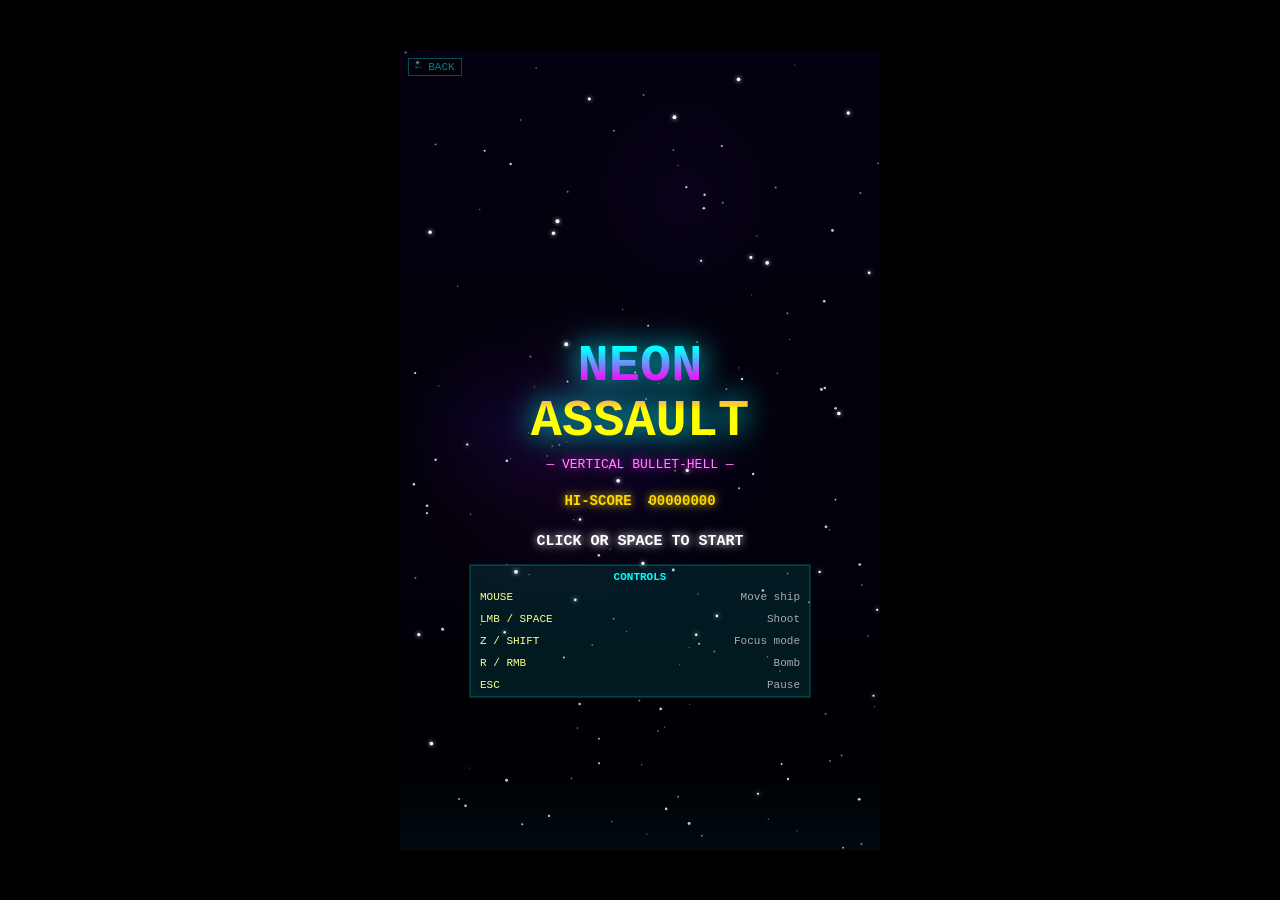
==== game.html @ c59f83ba "Swap shoot to right mouse button, bomb remains on R key / left click https://claude.ai/code/session_" ====
<!DOCTYPE html>
<html lang="en">
<head>
<meta charset="UTF-8"/>
<meta name="viewport" content="width=device-width, initial-scale=1.0"/>
<title>NEON ASSAULT</title>
<style>
  * { margin: 0; padding: 0; box-sizing: border-box; }
  body {
    background: #000;
    display: flex;
    justify-content: center;
    align-items: center;
    min-height: 100vh;
    overflow: hidden;
    font-family: 'Courier New', monospace;
  }
  #gameWrapper {
    position: relative;
    width: 480px;
    height: 800px;
  }
  canvas {
    display: block;
    width: 480px;
    height: 800px;
    image-rendering: pixelated;
  }
  #backBtn {
    position: absolute;
    top: 8px;
    left: 8px;
    color: rgba(0,255,255,0.5);
    text-decoration: none;
    font-size: 11px;
    font-family: 'Courier New', monospace;
    z-index: 10;
    padding: 2px 6px;
    border: 1px solid rgba(0,255,255,0.3);
    background: rgba(0,0,0,0.5);
    transition: color 0.2s, border-color 0.2s;
  }
  #backBtn:hover { color: #0ff; border-color: #0ff; }

  @media (max-height: 820px) {
    #gameWrapper { transform: scale(0.9); transform-origin: center center; }
  }
  @media (max-height: 740px) {
    #gameWrapper { transform: scale(0.8); transform-origin: center center; }
  }
  @media (max-width: 500px) {
    #gameWrapper { transform: scale(0.95); transform-origin: center center; }
  }
</style>
</head>
<body>
<div id="gameWrapper">
  <canvas id="c" width="480" height="800"></canvas>
  <a href="index.html" id="backBtn">&#8592; BACK</a>
</div>
<script>
// =============================================================
// NEON ASSAULT — Vertical Bullet-Hell Shoot-em-up
// =============================================================

var canvas = document.getElementById('c');
var ctx = canvas.getContext('2d');
var W = 480, H = 800;

// =============================================================
// UTILITIES
// =============================================================
function lerp(a, b, t) { return a + (b - a) * t; }
function clamp(v, lo, hi) { return Math.max(lo, Math.min(hi, v)); }
function rand(lo, hi) { return lo + Math.random() * (hi - lo); }
function randInt(lo, hi) { return Math.floor(rand(lo, hi + 1)); }
function dist(ax, ay, bx, by) { return Math.hypot(ax - bx, ay - by); }
function angTo(ax, ay, bx, by) { return Math.atan2(by - ay, bx - ax); }

function glow(color, size) {
  ctx.shadowColor = color;
  ctx.shadowBlur = size;
}
function noGlow() {
  ctx.shadowColor = 'transparent';
  ctx.shadowBlur = 0;
}

// =============================================================
// INPUT
// =============================================================
var keys = {};
var mouse = { x: W / 2, y: H - 150, down: false, rightDown: false };

canvas.addEventListener('mousemove', function(e) {
  var r = canvas.getBoundingClientRect();
  var scaleX = W / r.width;
  var scaleY = H / r.height;
  mouse.x = (e.clientX - r.left) * scaleX;
  mouse.y = (e.clientY - r.top) * scaleY;
});
canvas.addEventListener('mousedown', function(e) {
  if (e.button === 2) { mouse.down = true; e.preventDefault(); }
  if (e.button === 0) mouse.rightDown = true;
});
canvas.addEventListener('mouseup', function(e) {
  if (e.button === 2) mouse.down = false;
  if (e.button === 0) mouse.rightDown = false;
});
canvas.addEventListener('contextmenu', function(e) { e.preventDefault(); });
document.addEventListener('keydown', function(e) {
  keys[e.code] = true;
  keys[e.key] = true;
  if (e.code === 'Space') e.preventDefault();
});
document.addEventListener('keyup', function(e) {
  keys[e.code] = false;
  keys[e.key] = false;
});

// =============================================================
// GAME STATE
// =============================================================
var STATE = { MENU: 0, PLAYING: 1, STAGE_CLEAR: 2, GAME_OVER: 3, VICTORY: 4, PAUSED: 5 };
var gameState = STATE.MENU;
var score = 0;
var hiScore = 0;
var stage = 1;
var bossActive = false;
var bossDefeated = false;
var stageClearTimer = 0;
var stageAnnounceTimer = 0;
var bossAnnounceTimer = 0;
var screenShake = 0;
var gameOverTimer = 0;
var pressAnyTimer = 0;

// =============================================================
// PARALLAX STARFIELD
// =============================================================
var stars = [];
function initStars() {
  stars = [];
  var i;
  for (i = 0; i < 80; i++) stars.push({ x: rand(0, W), y: rand(0, H), r: rand(0.5, 1), speed: 0.3, layer: 0 });
  for (i = 0; i < 50; i++) stars.push({ x: rand(0, W), y: rand(0, H), r: rand(0.8, 1.5), speed: 0.7, layer: 1 });
  for (i = 0; i < 30; i++) stars.push({ x: rand(0, W), y: rand(0, H), r: rand(1, 2), speed: 1.4, layer: 2 });
}
initStars();

var nebulae = [];
function initNebulae() {
  nebulae = [];
  for (var i = 0; i < 5; i++) {
    nebulae.push({ x: rand(50, W - 50), y: rand(50, H - 50), r: rand(80, 180), hue: randInt(240, 300), alpha: rand(0.02, 0.06) });
  }
}
initNebulae();

function updateStars() {
  for (var i = 0; i < stars.length; i++) {
    stars[i].y += stars[i].speed;
    if (stars[i].y > H) { stars[i].y = 0; stars[i].x = rand(0, W); }
  }
}

function drawBackground() {
  var bgGrad = ctx.createLinearGradient(0, 0, 0, H);
  bgGrad.addColorStop(0, '#050010');
  bgGrad.addColorStop(1, '#000005');
  ctx.fillStyle = bgGrad;
  ctx.fillRect(0, 0, W, H);

  var i, n, grad;
  for (i = 0; i < nebulae.length; i++) {
    n = nebulae[i];
    grad = ctx.createRadialGradient(n.x, n.y, 0, n.x, n.y, n.r);
    grad.addColorStop(0, 'hsla(' + n.hue + ',80%,50%,' + (n.alpha * 2) + ')');
    grad.addColorStop(1, 'hsla(' + n.hue + ',80%,30%,0)');
    ctx.fillStyle = grad;
    ctx.beginPath();
    ctx.arc(n.x, n.y, n.r, 0, Math.PI * 2);
    ctx.fill();
  }

  var s;
  for (i = 0; i < stars.length; i++) {
    s = stars[i];
    var brightness = s.layer === 2 ? 1 : s.layer === 1 ? 0.8 : 0.5;
    if (s.layer === 2) glow('#fff', 4);
    ctx.fillStyle = 'rgba(255,255,255,' + brightness + ')';
    ctx.beginPath();
    ctx.arc(s.x, s.y, s.r, 0, Math.PI * 2);
    ctx.fill();
    if (s.layer === 2) noGlow();
  }

  var floorGrad = ctx.createLinearGradient(0, H - 80, 0, H);
  floorGrad.addColorStop(0, 'rgba(0,255,255,0)');
  floorGrad.addColorStop(1, 'rgba(0,255,255,0.04)');
  ctx.fillStyle = floorGrad;
  ctx.fillRect(0, H - 80, W, 80);
}

function drawScanlines() {
  ctx.fillStyle = 'rgba(0,0,0,0.03)';
  for (var y = 0; y < H; y += 3) ctx.fillRect(0, y, W, 1);
}

// =============================================================
// PARTICLES
// =============================================================
var particles = [];

function spawnParticles(x, y, count, color, speedMin, speedMax, lifeMin, lifeMax, sizeMin, sizeMax) {
  for (var i = 0; i < count; i++) {
    var a = rand(0, Math.PI * 2);
    var sp = rand(speedMin, speedMax);
    var life = rand(lifeMin, lifeMax);
    particles.push({ x: x, y: y, vx: Math.cos(a) * sp, vy: Math.sin(a) * sp, color: color, life: life, maxLife: life, size: rand(sizeMin, sizeMax), alpha: 1 });
  }
}

function spawnExplosion(x, y, color, count) {
  spawnParticles(x, y, count, color, 1, 6, 20, 50, 2, 5);
  spawnParticles(x, y, Math.floor(count / 2), '#ffffff', 0.5, 3, 10, 30, 1, 3);
}

function spawnEngineTrail(x, y) {
  if (Math.random() > 0.4) return;
  var life = rand(10, 20);
  particles.push({ x: x + rand(-3, 3), y: y + rand(0, 6), vx: rand(-0.3, 0.3), vy: rand(0.5, 1.5), color: '#00ffff', life: life, maxLife: life, size: rand(1, 3), alpha: 0.8 });
}

function spawnBombRing(x, y) {
  for (var i = 0; i < 60; i++) {
    var a = (i / 60) * Math.PI * 2;
    particles.push({ x: x, y: y, vx: Math.cos(a) * 8, vy: Math.sin(a) * 8, color: '#00ffff', life: 30, maxLife: 30, size: 3, alpha: 1 });
  }
}

function updateParticles() {
  for (var i = particles.length - 1; i >= 0; i--) {
    var p = particles[i];
    p.x += p.vx; p.y += p.vy; p.vy += 0.05;
    p.life--;
    p.alpha = p.life / p.maxLife;
    if (p.life <= 0) particles.splice(i, 1);
  }
}

function drawParticles() {
  for (var i = 0; i < particles.length; i++) {
    var p = particles[i];
    ctx.globalAlpha = p.alpha * 0.9;
    glow(p.color, 6);
    ctx.fillStyle = p.color;
    ctx.beginPath();
    ctx.arc(p.x, p.y, p.size, 0, Math.PI * 2);
    ctx.fill();
  }
  noGlow();
  ctx.globalAlpha = 1;
}

// =============================================================
// PLAYER
// =============================================================
var player = {
  x: W / 2, y: H - 150,
  lives: 3,
  weaponLevel: 1,
  bombs: 3,
  invincible: 0,
  fireTimer: 0,
  hitRadius: 6,
  alive: true,
  graze: 0
};

function resetPlayer() {
  player.x = W / 2; player.y = H - 150;
  player.invincible = 0; player.weaponLevel = 1;
  player.alive = true; player.fireTimer = 0; player.graze = 0;
}

function drawPlayerShip(px, py, focusMode) {
  ctx.save();
  ctx.translate(px, py);

  var engineGrad = ctx.createRadialGradient(0, 16, 0, 0, 20, 20);
  engineGrad.addColorStop(0, 'rgba(0,255,255,0.8)');
  engineGrad.addColorStop(1, 'rgba(0,100,255,0)');
  ctx.fillStyle = engineGrad;
  ctx.beginPath();
  ctx.ellipse(0, 18, 10, 16, 0, 0, Math.PI * 2);
  ctx.fill();

  glow('#00ffff', 12);
  ctx.strokeStyle = '#00aaff';
  ctx.lineWidth = 2;
  ctx.fillStyle = 'rgba(0,150,255,0.4)';

  ctx.beginPath();
  ctx.moveTo(0, -18); ctx.lineTo(-24, 8); ctx.lineTo(-16, 14); ctx.lineTo(-8, 6);
  ctx.closePath(); ctx.fill(); ctx.stroke();

  ctx.beginPath();
  ctx.moveTo(0, -18); ctx.lineTo(24, 8); ctx.lineTo(16, 14); ctx.lineTo(8, 6);
  ctx.closePath(); ctx.fill(); ctx.stroke();

  ctx.fillStyle = 'rgba(0,200,255,0.7)';
  ctx.strokeStyle = '#00ffff'; ctx.lineWidth = 2;
  ctx.beginPath();
  ctx.moveTo(0, -22); ctx.lineTo(-10, 12); ctx.lineTo(0, 8); ctx.lineTo(10, 12);
  ctx.closePath(); ctx.fill(); ctx.stroke();

  noGlow();
  ctx.fillStyle = '#ffffff';
  ctx.beginPath();
  ctx.moveTo(0, -14); ctx.lineTo(-4, 4); ctx.lineTo(0, 2); ctx.lineTo(4, 4);
  ctx.closePath(); ctx.fill();

  glow('#00ffff', 15);
  ctx.fillStyle = '#00ffff';
  ctx.beginPath(); ctx.arc(0, -22, 2.5, 0, Math.PI * 2); ctx.fill();
  noGlow();

  if (player.graze > 0) {
    ctx.globalAlpha = (player.graze / 20) * 0.6;
    glow('#ffff00', 20);
    ctx.strokeStyle = '#ffff00'; ctx.lineWidth = 2;
    ctx.beginPath(); ctx.arc(0, 0, 28, 0, Math.PI * 2); ctx.stroke();
    noGlow(); ctx.globalAlpha = 1;
  }

  if (focusMode) {
    ctx.globalAlpha = 0.9;
    glow('#ff0066', 8);
    ctx.strokeStyle = '#ff0066'; ctx.lineWidth = 1.5;
    ctx.beginPath(); ctx.arc(0, 0, player.hitRadius, 0, Math.PI * 2); ctx.stroke();
    ctx.fillStyle = 'rgba(255,0,100,0.3)'; ctx.fill();
    noGlow(); ctx.globalAlpha = 1;
  }

  ctx.restore();
}

function updatePlayer() {
  if (!player.alive) return;
  var focusMode = !!(keys['KeyZ'] || keys['ShiftLeft'] || keys['ShiftRight'] || keys['z'] || keys['Z']);
  var lerpSpeed = focusMode ? 0.055 : 0.11;

  player.x += (mouse.x - player.x) * lerpSpeed * 9;
  player.y += (mouse.y - player.y) * lerpSpeed * 9;
  player.x = clamp(player.x, 20, W - 20);
  player.y = clamp(player.y, 20, H - 20);

  spawnEngineTrail(player.x, player.y + 14);
  if (player.invincible > 0) player.invincible--;
  if (player.graze > 0) player.graze--;

  var firing = !!(mouse.down || keys['Space'] || keys[' ']);
  player.fireTimer++;
  var fireRate = Math.max(4, 8 - player.weaponLevel);
  if (firing && player.fireTimer >= fireRate) {
    player.fireTimer = 0;
    firePlayerBullets();
  }
}

// =============================================================
// PLAYER BULLETS
// =============================================================
var playerBullets = [];

function firePlayerBullets() {
  var wl = player.weaponLevel;
  var x = player.x, y = player.y - 22;
  addPlayerBullet(x, y, 0, -16);
  if (wl >= 2) { addPlayerBullet(x - 8, y, -0.5, -16); addPlayerBullet(x + 8, y, 0.5, -16); }
  if (wl >= 3) { addPlayerBullet(x - 4, y - 5, 0, -16); }
  if (wl >= 4) { addPlayerBullet(x - 14, y + 4, -1.5, -15); addPlayerBullet(x + 14, y + 4, 1.5, -15); }
  if (wl >= 5) { addPlayerBullet(x - 18, y + 8, -2.5, -14); addPlayerBullet(x + 18, y + 8, 2.5, -14); }
}

function addPlayerBullet(x, y, vx, vy) {
  playerBullets.push({ x: x, y: y, vx: vx, vy: vy, r: 4, damage: 1 });
}

function updatePlayerBullets() {
  for (var i = playerBullets.length - 1; i >= 0; i--) {
    var b = playerBullets[i];
    b.x += b.vx; b.y += b.vy;
    if (b.y < -20 || b.x < -20 || b.x > W + 20) playerBullets.splice(i, 1);
  }
}

function drawPlayerBullets() {
  glow('#00ffff', 12);
  for (var i = 0; i < playerBullets.length; i++) {
    var b = playerBullets[i];
    ctx.fillStyle = '#ffffff';
    ctx.beginPath(); ctx.ellipse(b.x, b.y, 2, 5, 0, 0, Math.PI * 2); ctx.fill();
    ctx.fillStyle = '#00ffff';
    ctx.beginPath(); ctx.ellipse(b.x, b.y, 1.5, 4, 0, 0, Math.PI * 2); ctx.fill();
  }
  noGlow();
}

// =============================================================
// ENEMY BULLETS
// =============================================================
var enemyBullets = [];

function addEnemyBullet(x, y, vx, vy, color, r) {
  enemyBullets.push({ x: x, y: y, vx: vx, vy: vy, color: color || '#ff4400', r: r || 5 });
}

function fireAimed(ex, ey, speed, color, spread) {
  var a = angTo(ex, ey, player.x, player.y);
  var s;
  if (spread) {
    for (s = -spread; s <= spread; s++) {
      var a2 = a + s * 0.25;
      addEnemyBullet(ex, ey, Math.cos(a2) * speed, Math.sin(a2) * speed, color);
    }
  } else {
    addEnemyBullet(ex, ey, Math.cos(a) * speed, Math.sin(a) * speed, color);
  }
}

function fireCircle(ex, ey, count, speed, color, offset) {
  for (var i = 0; i < count; i++) {
    var a = (i / count) * Math.PI * 2 + (offset || 0);
    addEnemyBullet(ex, ey, Math.cos(a) * speed, Math.sin(a) * speed, color, 5);
  }
}

function updateEnemyBullets() {
  var i, b, d;
  for (i = enemyBullets.length - 1; i >= 0; i--) {
    b = enemyBullets[i];
    b.x += b.vx; b.y += b.vy;
    if (b.y > H + 30 || b.y < -30 || b.x < -30 || b.x > W + 30) { enemyBullets.splice(i, 1); continue; }
    if (!player.alive || player.invincible > 0) continue;
    d = dist(b.x, b.y, player.x, player.y);
    if (d < player.hitRadius + b.r - 2) {
      killPlayer();
      enemyBullets.splice(i, 1);
    } else if (d < player.hitRadius + b.r + 20) {
      player.graze = 20;
      score += 10 * combo;
      floatingTexts.push({ x: player.x, y: player.y - 30, text: 'GRAZE!', color: '#ffff00', life: 40 });
    }
  }
}

function drawEnemyBullets() {
  var i, b;
  for (i = 0; i < enemyBullets.length; i++) {
    b = enemyBullets[i];
    glow(b.color, 10);
    ctx.fillStyle = '#ffffff';
    ctx.beginPath(); ctx.arc(b.x, b.y, b.r * 0.5, 0, Math.PI * 2); ctx.fill();
    ctx.fillStyle = b.color;
    ctx.globalAlpha = 0.8;
    ctx.beginPath(); ctx.arc(b.x, b.y, b.r, 0, Math.PI * 2); ctx.fill();
    ctx.globalAlpha = 1;
  }
  noGlow();
}

// =============================================================
// COMBO SYSTEM
// =============================================================
var combo = 1;
var comboTimer = 0;

function addKill(points) {
  var earned = points * combo;
  score += earned;
  combo = Math.min(combo + 1, 8);
  comboTimer = 180;
  if (combo > 2) floatingTexts.push({ x: W / 2, y: H / 2 - 50, text: 'x' + combo + ' COMBO!', color: '#ff00ff', life: 60 });
  return earned;
}

function updateCombo() {
  if (comboTimer > 0) { comboTimer--; if (comboTimer === 0) combo = 1; }
}

// =============================================================
// FLOATING TEXTS
// =============================================================
var floatingTexts = [];

function updateFloatingTexts() {
  for (var i = floatingTexts.length - 1; i >= 0; i--) {
    floatingTexts[i].y -= 0.5;
    floatingTexts[i].life--;
    if (floatingTexts[i].life <= 0) floatingTexts.splice(i, 1);
  }
}

function drawFloatingTexts() {
  for (var i = 0; i < floatingTexts.length; i++) {
    var t = floatingTexts[i];
    ctx.globalAlpha = Math.min(1, t.life / 20);
    glow(t.color, 10);
    ctx.fillStyle = t.color;
    ctx.font = 'bold 14px Courier New';
    ctx.textAlign = 'center';
    ctx.fillText(t.text, t.x, t.y);
  }
  noGlow(); ctx.globalAlpha = 1;
}

// =============================================================
// POWER-UPS
// =============================================================
var powerups = [];

function spawnPowerup(x, y) {
  if (Math.random() > 0.15) return;
  var r = Math.random();
  var type = r < 0.5 ? 'P' : r < 0.75 ? 'S' : 'B';
  if (Math.random() < 0.05) type = 'L';
  powerups.push({ x: x, y: y, type: type, vy: 1.2, life: 600 });
}

function spawnPowerupForce(x, y, type) {
  powerups.push({ x: x, y: y, type: type, vy: 1.2, life: 600 });
}

function updatePowerups() {
  for (var i = powerups.length - 1; i >= 0; i--) {
    var p = powerups[i];
    p.y += p.vy; p.life--;
    if (p.life <= 0 || p.y > H + 20) { powerups.splice(i, 1); continue; }
    if (player.alive && dist(p.x, p.y, player.x, player.y) < 20) { collectPowerup(p); powerups.splice(i, 1); }
  }
}

function collectPowerup(p) {
  if (p.type === 'P') {
    player.weaponLevel = Math.min(5, player.weaponLevel + 1);
    floatingTexts.push({ x: p.x, y: p.y, text: 'POWER UP!', color: '#00ffff', life: 60 });
  } else if (p.type === 'S') {
    player.invincible = 120;
    floatingTexts.push({ x: p.x, y: p.y, text: 'SHIELD!', color: '#00ff88', life: 60 });
  } else if (p.type === 'B') {
    player.bombs = Math.min(8, player.bombs + 1);
    floatingTexts.push({ x: p.x, y: p.y, text: 'BOMB +1', color: '#ffd700', life: 60 });
  } else if (p.type === 'L') {
    player.lives = Math.min(9, player.lives + 1);
    floatingTexts.push({ x: p.x, y: p.y, text: '1UP !!!', color: '#ff69b4', life: 80 });
  }
  score += 500;
}

var POWERUP_COLORS = { P: '#00ffff', S: '#00ff88', B: '#ffd700', L: '#ff69b4' };

function drawPowerups() {
  for (var i = 0; i < powerups.length; i++) {
    var p = powerups[i];
    var col = POWERUP_COLORS[p.type] || '#fff';
    if (p.life < 120 && Math.floor(p.life / 8) % 2 === 0) continue;
    glow(col, 15);
    ctx.fillStyle = col; ctx.strokeStyle = '#fff'; ctx.lineWidth = 1.5;
    ctx.beginPath(); ctx.arc(p.x, p.y, 10, 0, Math.PI * 2); ctx.fill(); ctx.stroke();
    noGlow();
    ctx.fillStyle = '#000'; ctx.font = 'bold 10px Courier New'; ctx.textAlign = 'center';
    ctx.fillText(p.type === 'L' ? '★' : p.type, p.x, p.y + 4);
  }
}

// =============================================================
// ENEMIES
// =============================================================
var enemies = [];

var ENEMY_DEFS = {
  DRONE:       { shape: 'diamond', color: '#9933ff', hp: 2,  score: 100, speed: 1.8, fireRate: 180, bulletSpeed: 3,   bulletColor: '#ff6600', size: 12 },
  WEAVER:      { shape: 'hex',     color: '#cc44ff', hp: 4,  score: 200, speed: 1.2, fireRate: 120, bulletSpeed: 3.5, bulletColor: '#ff4400', size: 15 },
  BOMBER:      { shape: 'rect',    color: '#990000', hp: 8,  score: 300, speed: 0.6, fireRate: 90,  bulletSpeed: 2.5, bulletColor: '#ff2200', size: 22 },
  INTERCEPTOR: { shape: 'tri',     color: '#ff8800', hp: 3,  score: 250, speed: 3,   fireRate: 100, bulletSpeed: 4,   bulletColor: '#ffaa00', size: 13 },
  TURRET:      { shape: 'oct',     color: '#668866', hp: 15, score: 500, speed: 0,   fireRate: 60,  bulletSpeed: 3,   bulletColor: '#88ff44', size: 18 }
};

function spawnEnemy(type, x, y, opts) {
  var def = ENEMY_DEFS[type];
  if (!def) return;
  var e = {
    type: type, x: x, y: y,
    vx: (opts && opts.vx !== undefined) ? opts.vx : 0,
    vy: (opts && opts.vy !== undefined) ? opts.vy : def.speed,
    hp: def.hp, maxHp: def.hp, score: def.score,
    fireTimer: Math.floor(Math.random() * def.fireRate),
    wavePhase: Math.random() * Math.PI * 2, hitFlash: 0,
    shape: def.shape, color: def.color, fireRate: def.fireRate,
    bulletSpeed: def.bulletSpeed, bulletColor: def.bulletColor, size: def.size,
    interceptPhase: null, interceptTimer: 0, fromLeft: false
  };
  if (type === 'INTERCEPTOR' && opts) {
    e.fromLeft = !!opts.fromLeft;
    e.vx = opts.fromLeft ? def.speed : -def.speed;
    e.vy = 0; e.interceptPhase = 'enter'; e.interceptTimer = 0;
  }
  enemies.push(e);
}

function updateEnemies() {
  var i, j, e, b;
  for (i = enemies.length - 1; i >= 0; i--) {
    e = enemies[i];
    e.wavePhase += 0.05;
    if (e.hitFlash > 0) e.hitFlash--;

    if (e.type === 'WEAVER') {
      e.x += Math.sin(e.wavePhase * 0.8) * 2; e.y += e.vy;
    } else if (e.type === 'INTERCEPTOR') {
      if (e.interceptPhase === 'enter') {
        e.x += e.vx; e.interceptTimer++;
        if (e.interceptTimer > 60) { e.interceptPhase = 'dive'; e.vx = 0; e.vy = 4; }
      } else { e.y += e.vy; }
    } else if (e.type === 'TURRET') {
      if (e.y < 80) e.y += 0.5;
    } else {
      e.x += e.vx; e.y += e.vy;
    }

    if (e.y > H + 60 || e.x < -80 || e.x > W + 80) { enemies.splice(i, 1); continue; }

    e.fireTimer++;
    if (e.fireTimer >= e.fireRate) { e.fireTimer = 0; enemyFire(e); }

    for (j = playerBullets.length - 1; j >= 0; j--) {
      b = playerBullets[j];
      if (dist(b.x, b.y, e.x, e.y) < e.size + 4) {
        e.hp -= b.damage; e.hitFlash = 8;
        playerBullets.splice(j, 1);
        if (e.hp <= 0) { killEnemy(e, i); break; }
      }
    }
  }
}

function enemyFire(e) {
  var spd = e.bulletSpeed * (1 + (stage - 1) * 0.15);
  var s;
  if (e.type === 'DRONE') { fireAimed(e.x, e.y, spd, e.bulletColor); }
  else if (e.type === 'WEAVER') { fireAimed(e.x, e.y, spd, e.bulletColor, 1); }
  else if (e.type === 'BOMBER') { for (s = -2; s <= 2; s++) addEnemyBullet(e.x + s * 10, e.y, s * 0.8, spd, e.bulletColor, 6); }
  else if (e.type === 'INTERCEPTOR') { fireAimed(e.x, e.y, spd, e.bulletColor); }
  else if (e.type === 'TURRET') { fireCircle(e.x, e.y, 8, spd, e.bulletColor, e.wavePhase); }
}

function killEnemy(e, idx) {
  addKill(e.score);
  spawnExplosion(e.x, e.y, e.color, 20);
  spawnPowerup(e.x, e.y);
  enemies.splice(idx, 1);
}

function drawEnemies() {
  var i, e, k, a, r;
  for (i = 0; i < enemies.length; i++) {
    e = enemies[i];
    ctx.save();
    ctx.translate(e.x, e.y);

    if (e.hitFlash > 0 && Math.floor(e.hitFlash / 2) % 2 === 0) {
      ctx.fillStyle = '#ffffff'; glow('#fff', 20);
    } else {
      ctx.fillStyle = e.color; glow(e.color, 12);
    }
    ctx.strokeStyle = '#ffffff'; ctx.lineWidth = 1.5;

    if (e.shape === 'diamond') {
      ctx.beginPath();
      ctx.moveTo(0, -e.size); ctx.lineTo(e.size * 0.7, 0);
      ctx.lineTo(0, e.size); ctx.lineTo(-e.size * 0.7, 0);
      ctx.closePath(); ctx.fill(); ctx.stroke();
    } else if (e.shape === 'hex') {
      ctx.beginPath();
      for (k = 0; k < 6; k++) {
        a = (k / 6) * Math.PI * 2 - Math.PI / 6;
        if (k === 0) ctx.moveTo(Math.cos(a) * e.size, Math.sin(a) * e.size);
        else ctx.lineTo(Math.cos(a) * e.size, Math.sin(a) * e.size);
      }
      ctx.closePath(); ctx.fill(); ctx.stroke();
    } else if (e.shape === 'rect') {
      ctx.fillRect(-e.size, -e.size * 0.5, e.size * 2, e.size);
      ctx.strokeRect(-e.size, -e.size * 0.5, e.size * 2, e.size);
    } else if (e.shape === 'tri') {
      ctx.beginPath();
      ctx.moveTo(0, -e.size); ctx.lineTo(e.size, e.size); ctx.lineTo(-e.size, e.size);
      ctx.closePath(); ctx.fill(); ctx.stroke();
    } else if (e.shape === 'oct') {
      ctx.beginPath();
      for (k = 0; k < 8; k++) {
        a = (k / 8) * Math.PI * 2 + e.wavePhase;
        if (k === 0) ctx.moveTo(Math.cos(a) * e.size, Math.sin(a) * e.size);
        else ctx.lineTo(Math.cos(a) * e.size, Math.sin(a) * e.size);
      }
      ctx.closePath(); ctx.fill(); ctx.stroke();
    }

    if (e.hp < e.maxHp) {
      noGlow();
      ctx.fillStyle = '#333'; ctx.fillRect(-e.size, e.size + 3, e.size * 2, 3);
      ctx.fillStyle = '#ff3300'; ctx.fillRect(-e.size, e.size + 3, e.size * 2 * (e.hp / e.maxHp), 3);
    }
    noGlow(); ctx.restore();
  }
}

// =============================================================
// BOSS
// =============================================================
var boss = null;
var bossCircleOffset = 0;

function spawnBoss() {
  bossActive = true; bossAnnounceTimer = 180;
  boss = {
    x: W / 2, y: -80, targetY: 120,
    hp: 300 * stage, maxHp: 300 * stage,
    phase: 1, fireTimer: 0, fireTimer2: 0, fireTimer3: 0,
    wavePhase: 0, hitFlash: 0, movePhase: 0, vx: 1,
    alive: true, size: 44, entering: true
  };
}

function updateBoss() {
  if (!boss || !boss.alive) return;
  boss.wavePhase += 0.02; boss.movePhase += 0.008; bossCircleOffset += 0.04;
  if (boss.hitFlash > 0) boss.hitFlash--;

  if (boss.entering) {
    boss.y = lerp(boss.y, boss.targetY, 0.03);
    if (Math.abs(boss.y - boss.targetY) < 2) boss.entering = false;
  } else {
    boss.x += boss.vx * 1.2;
    boss.y = boss.targetY + Math.sin(boss.movePhase) * 30;
    if (boss.x > W - 60 || boss.x < 60) boss.vx *= -1;
  }

  var hpRatio = boss.hp / boss.maxHp;
  if (hpRatio <= 0.25 && boss.phase < 3) boss.phase = 3;
  else if (hpRatio <= 0.5 && boss.phase < 2) boss.phase = 2;

  if (!boss.entering) {
    boss.fireTimer++;
    var rate1 = Math.max(25, 60 - stage * 5);
    if (boss.fireTimer >= rate1) {
      boss.fireTimer = 0;
      fireAimed(boss.x, boss.y, 3.5 + stage * 0.3, '#ff6600', 1);
      var s;
      for (s = -3; s <= 3; s++) addEnemyBullet(boss.x, boss.y, s * 1.2, 3, '#ff3300', 6);
    }
    if (boss.phase >= 2) {
      boss.fireTimer2++;
      if (boss.fireTimer2 >= 80) { boss.fireTimer2 = 0; fireCircle(boss.x, boss.y, 16, 3.5, '#ff00aa', bossCircleOffset); }
    }
    if (boss.phase >= 3) {
      boss.fireTimer3++;
      if (boss.fireTimer3 >= 30) {
        boss.fireTimer3 = 0;
        var k;
        for (k = 0; k < 8; k++) {
          var a = boss.wavePhase + (k / 8) * Math.PI * 2;
          addEnemyBullet(boss.x, boss.y, Math.cos(a) * 4, Math.sin(a) * 4, '#ff0000', 5);
        }
        fireAimed(boss.x, boss.y, 5, '#ffaa00');
      }
    }
  }

  var j, b;
  for (j = playerBullets.length - 1; j >= 0; j--) {
    b = playerBullets[j];
    if (dist(b.x, b.y, boss.x, boss.y) < boss.size + 6) {
      boss.hp -= b.damage; boss.hitFlash = 6;
      screenShake = Math.max(screenShake, 4);
      playerBullets.splice(j, 1);
      if (boss.hp <= 0) { killBoss(); return; }
    }
  }
}

function killBoss() {
  var bx = boss.x, by = boss.y;
  var idx;
  for (idx = 0; idx < 12; idx++) {
    (function(n) {
      setTimeout(function() {
        spawnExplosion(bx + rand(-60, 60), by + rand(-60, 60), '#ffd700', 30);
        screenShake = 10;
      }, n * 100);
    })(idx);
  }
  score += 5000 * stage;
  spawnPowerupForce(bx - 30, by, 'P');
  spawnPowerupForce(bx, by, 'B');
  spawnPowerupForce(bx + 30, by, 'S');
  if (Math.random() < 0.4) spawnPowerupForce(bx, by + 20, 'L');
  boss.alive = false; bossDefeated = true; bossActive = false;
  setTimeout(function() {
    if (score > hiScore) hiScore = score;
    if (stage >= 5) { gameState = STATE.VICTORY; }
    else { gameState = STATE.STAGE_CLEAR; stageClearTimer = 0; }
  }, 1500);
}

function drawBoss() {
  if (!boss || !boss.alive) return;
  ctx.save();
  ctx.translate(boss.x, boss.y);
  var flash = boss.hitFlash > 0 && Math.floor(boss.hitFlash / 2) % 2 === 0;
  glow(flash ? '#ffffff' : '#ffd700', 20);
  ctx.strokeStyle = '#fff'; ctx.lineWidth = 2.5;
  ctx.fillStyle = flash ? '#ffffff' : 'rgba(180,120,0,0.85)';

  var k, a, r;
  ctx.beginPath();
  for (k = 0; k < 8; k++) {
    a = (k / 8) * Math.PI * 2 + boss.wavePhase * 0.5;
    r = boss.size * (k % 2 === 0 ? 1 : 0.75);
    if (k === 0) ctx.moveTo(Math.cos(a) * r, Math.sin(a) * r);
    else ctx.lineTo(Math.cos(a) * r, Math.sin(a) * r);
  }
  ctx.closePath(); ctx.fill(); ctx.stroke();

  if (!flash) {
    var phaseCol = boss.phase === 3 ? '#ff0000' : boss.phase === 2 ? '#ff6600' : '#ffdd00';
    glow(phaseCol, 30); ctx.fillStyle = phaseCol;
    ctx.beginPath(); ctx.arc(0, 0, 18, 0, Math.PI * 2); ctx.fill();
  }

  noGlow(); glow('#ffd700', 8);
  ctx.strokeStyle = 'rgba(255,215,0,0.5)'; ctx.lineWidth = 1;
  ctx.beginPath(); ctx.arc(0, 0, boss.size + 12, 0, Math.PI * 2); ctx.stroke();
  for (k = 0; k < 8; k++) {
    a = bossCircleOffset + (k / 8) * Math.PI * 2;
    ctx.fillStyle = '#ffd700';
    ctx.beginPath(); ctx.arc(Math.cos(a) * (boss.size + 12), Math.sin(a) * (boss.size + 12), 3, 0, Math.PI * 2); ctx.fill();
  }
  noGlow(); ctx.restore();
}

// =============================================================
// WAVE / STAGE SPAWNING
// =============================================================
var spawnQueue = [];
var spawnTimer = 0;
var wavesDone = false;

function buildStageWaves(stg) {
  spawnQueue = []; wavesDone = false; bossDefeated = false;
  var t = 120;

  function pushFormation(spawns, duration) {
    var s;
    for (s = 0; s < spawns.length; s++) {
      spawnQueue.push({ time: t + spawns[s].delay, type: spawns[s].type, x: spawns[s].x, y: spawns[s].y, opts: spawns[s].opts || null });
    }
    t += duration;
  }

  function vFormation(type, cx, cy, count, spacing, startDelay) {
    var spawns = [], i;
    for (i = 0; i < count; i++) spawns.push({ type: type, x: cx + (i - Math.floor(count / 2)) * spacing, y: cy - Math.abs(i - Math.floor(count / 2)) * 25, delay: startDelay + i * 15 });
    return spawns;
  }
  function lineFormation(type, count, startDelay) {
    var spawns = [], i, spacing = (W - 80) / Math.max(1, count - 1);
    for (i = 0; i < count; i++) spawns.push({ type: type, x: 40 + i * spacing, y: -30, delay: startDelay + i * 20 });
    return spawns;
  }
  function diamondFormation(type, cx, cy, count) {
    var pos = [[0,0],[-1,1],[1,1],[-2,2],[0,2],[2,2],[-1,3],[1,3]], spawns = [], i;
    for (i = 0; i < Math.min(count, pos.length); i++) spawns.push({ type: type, x: cx + pos[i][0] * 35, y: cy - pos[i][1] * 25, delay: i * 25 });
    return spawns;
  }
  function scatterFormation(type, count) {
    var spawns = [], i;
    for (i = 0; i < count; i++) spawns.push({ type: type, x: rand(60, W - 60), y: rand(-60, -20), delay: i * 40 });
    return spawns;
  }
  function interceptorWave(count) {
    var spawns = [], i, fromLeft;
    for (i = 0; i < count; i++) {
      fromLeft = i % 2 === 0;
      spawns.push({ type: 'INTERCEPTOR', x: fromLeft ? -20 : W + 20, y: rand(60, 200), delay: i * 30, opts: { fromLeft: fromLeft, vx: fromLeft ? 3 : -3, vy: 0 } });
    }
    return spawns;
  }

  pushFormation(vFormation('DRONE', W/2, -20, 5, 40, 0), 300);
  pushFormation(lineFormation('DRONE', 6, 0), 250);
  pushFormation(vFormation('DRONE', W/4, -20, 4, 35, 0), 280);
  pushFormation(vFormation('DRONE', W*3/4, -20, 4, 35, 0), 280);
  pushFormation(diamondFormation('DRONE', W/2, -20, 6), 300);

  if (stg >= 2) {
    pushFormation(lineFormation('WEAVER', 4, 0), 300);
    pushFormation(vFormation('WEAVER', W/2, -20, 5, 45, 0), 350);
    pushFormation(scatterFormation('BOMBER', 3), 250);
    pushFormation(lineFormation('DRONE', 5, 0), 300);
    pushFormation(diamondFormation('WEAVER', W/2, -30, 5), 300);
  }
  if (stg >= 3) {
    pushFormation(interceptorWave(4), 200);
    pushFormation([{ type:'TURRET', x:W/4, y:-30, delay:0 }, { type:'TURRET', x:W*3/4, y:-30, delay:60 }], 300);
    pushFormation(vFormation('BOMBER', W/2, -20, 4, 50, 0), 350);
    pushFormation(interceptorWave(6), 250);
    pushFormation(lineFormation('WEAVER', 5, 0), 300);
  }
  if (stg >= 4) {
    pushFormation(scatterFormation('DRONE', 6), 300);
    pushFormation(interceptorWave(8), 250);
    pushFormation(lineFormation('BOMBER', 4, 0), 300);
    pushFormation([{ type:'TURRET', x:W/2, y:-30, delay:0 }, { type:'TURRET', x:W/4, y:-30, delay:50 }, { type:'TURRET', x:W*3/4, y:-30, delay:100 }], 350);
    pushFormation(vFormation('WEAVER', W/2, -20, 7, 35, 0), 300);
  }
  if (stg >= 5) {
    pushFormation(scatterFormation('DRONE', 8), 200);
    pushFormation(interceptorWave(10), 250);
    pushFormation(diamondFormation('BOMBER', W/2, -30, 7), 300);
    pushFormation(scatterFormation('WEAVER', 6), 200);
    pushFormation(lineFormation('DRONE', 8, 0), 300);
  }

  spawnQueue.push({ time: t, endMarker: true });
}

function processSpawnQueue() {
  spawnTimer++;
  var i, s;
  for (i = spawnQueue.length - 1; i >= 0; i--) {
    s = spawnQueue[i];
    if (spawnTimer >= s.time) {
      if (s.endMarker) { wavesDone = true; }
      else { spawnEnemy(s.type, s.x, s.y, s.opts); }
      spawnQueue.splice(i, 1);
    }
  }
  if (wavesDone && !bossActive && !bossDefeated && enemies.length === 0) spawnBoss();
}

// =============================================================
// BOMB
// =============================================================
var bombActive = false;
var bombTimer = 0;
var bombRadius = 0;
var bombCooldown = 0;

function useBomb() {
  if (player.bombs <= 0 || bombActive || bombCooldown > 0) return;
  player.bombs--;
  bombActive = true; bombTimer = 60; bombRadius = 0;
  spawnBombRing(player.x, player.y);
  screenShake = 8; player.invincible = 120;
}

function updateBomb() {
  if (!bombActive) return;
  bombTimer--;
  bombRadius = (1 - bombTimer / 60) * Math.max(W, H) * 1.5;
  var i;
  for (i = enemies.length - 1; i >= 0; i--) {
    enemies[i].hp -= 5; enemies[i].hitFlash = 8;
    if (enemies[i].hp <= 0) killEnemy(enemies[i], i);
  }
  if (boss && boss.alive) {
    boss.hp -= 15; boss.hitFlash = 8;
    if (boss.hp <= 0) killBoss();
  }
  enemyBullets = [];
  if (bombTimer <= 0) { bombActive = false; bombCooldown = 30; }
}

function drawBomb() {
  if (!bombActive) return;
  ctx.globalAlpha = (bombTimer / 60) * 0.4;
  glow('#00ffff', 30);
  ctx.strokeStyle = '#00ffff'; ctx.lineWidth = 3;
  ctx.beginPath(); ctx.arc(player.x, player.y, bombRadius, 0, Math.PI * 2); ctx.stroke();
  ctx.fillStyle = 'rgba(0,255,255,0.15)'; ctx.fillRect(0, 0, W, H);
  noGlow(); ctx.globalAlpha = 1;
}

// =============================================================
// PLAYER DEATH
// =============================================================
function killPlayer() {
  if (!player.alive || player.invincible > 0) return;
  player.alive = false; combo = 1; comboTimer = 0;
  spawnExplosion(player.x, player.y, '#ff6600', 40);
  spawnExplosion(player.x, player.y, '#ffffff', 20);
  screenShake = 15; player.lives--;
  if (player.lives <= 0) {
    setTimeout(function() {
      if (score > hiScore) hiScore = score;
      gameState = STATE.GAME_OVER; gameOverTimer = 0;
    }, 1500);
  } else {
    setTimeout(function() { resetPlayer(); player.invincible = 180; }, 1500);
  }
}

// =============================================================
// HUD
// =============================================================
function padScore(n) {
  var s = n.toString();
  while (s.length < 8) s = '0' + s;
  return s;
}

function drawHUD() {
  noGlow();
  glow('#00ffff', 8);
  ctx.fillStyle = '#00ffff'; ctx.font = 'bold 11px Courier New'; ctx.textAlign = 'left';
  ctx.fillText('LIVES', 10, 20);
  var i;
  for (i = 0; i < player.lives; i++) drawMiniShip(10 + i * 22, 28);
  noGlow();

  glow('#ffd700', 6);
  ctx.fillStyle = '#ffd700'; ctx.font = 'bold 11px Courier New'; ctx.textAlign = 'left';
  ctx.fillText('BOMB', 10, H - 40);
  for (i = 0; i < player.bombs; i++) {
    ctx.beginPath(); ctx.arc(10 + i * 16 + 8, H - 26, 5, 0, Math.PI * 2); ctx.fill();
  }
  noGlow();

  glow('#00ccff', 6);
  ctx.fillStyle = '#00ccff'; ctx.font = 'bold 10px Courier New'; ctx.textAlign = 'left';
  ctx.fillText('WPN LV.' + player.weaponLevel, 10, H - 10);
  noGlow();

  glow('#ffffff', 6);
  ctx.fillStyle = '#ffffff'; ctx.font = 'bold 13px Courier New'; ctx.textAlign = 'right';
  ctx.fillText(padScore(score), W - 10, 20);
  noGlow();

  ctx.fillStyle = '#aaaaaa'; ctx.font = '10px Courier New'; ctx.textAlign = 'right';
  ctx.fillText('HI ' + padScore(hiScore), W - 10, 34);

  glow('#ff88ff', 6);
  ctx.fillStyle = '#ff88ff'; ctx.font = 'bold 12px Courier New'; ctx.textAlign = 'right';
  ctx.fillText('STAGE ' + stage, W - 10, 50);
  noGlow();

  if (combo > 1) {
    var alpha = comboTimer > 30 ? 1 : comboTimer / 30;
    ctx.globalAlpha = alpha;
    glow('#ff00ff', 15); ctx.fillStyle = '#ff00ff';
    ctx.font = 'bold ' + (14 + combo) + 'px Courier New'; ctx.textAlign = 'center';
    ctx.fillText('x' + combo, W / 2, H / 2 - 20);
    noGlow(); ctx.globalAlpha = 1;
  }

  if (bossActive && boss && boss.alive) {
    var bw = W - 20, bx = 10, by = 60;
    glow('#ffd700', 8);
    ctx.fillStyle = '#111'; ctx.fillRect(bx, by, bw, 12);
    var hpRatio = boss.hp / boss.maxHp;
    ctx.fillStyle = hpRatio > 0.5 ? '#ffd700' : hpRatio > 0.25 ? '#ff8800' : '#ff0000';
    ctx.fillRect(bx, by, bw * hpRatio, 12);
    ctx.strokeStyle = '#ffd700'; ctx.lineWidth = 1; ctx.strokeRect(bx, by, bw, 12);
    ctx.fillStyle = '#fff'; ctx.font = 'bold 8px Courier New'; ctx.textAlign = 'center';
    ctx.fillText('BOSS', W / 2, by + 9);
    noGlow();
  }

  if (stageAnnounceTimer > 0) {
    var ann = Math.min(1, stageAnnounceTimer / 30);
    ctx.globalAlpha = ann;
    glow('#ff88ff', 20); ctx.fillStyle = '#ff88ff';
    ctx.font = 'bold 36px Courier New'; ctx.textAlign = 'center';
    ctx.fillText('STAGE ' + stage, W / 2, H / 2);
    noGlow(); ctx.globalAlpha = 1;
    stageAnnounceTimer--;
  }
  if (bossAnnounceTimer > 0) {
    var bann = Math.min(1, bossAnnounceTimer / 30);
    ctx.globalAlpha = bann;
    glow('#ff0000', 25); ctx.fillStyle = '#ff0000';
    ctx.font = 'bold 48px Courier New'; ctx.textAlign = 'center';
    ctx.fillText('BOSS!', W / 2, H / 2 - 20);
    noGlow(); ctx.globalAlpha = 1;
    bossAnnounceTimer--;
  }
}

function drawMiniShip(x, y) {
  ctx.save();
  ctx.translate(x + 8, y);
  ctx.fillStyle = '#00ffff';
  ctx.beginPath();
  ctx.moveTo(0, -7); ctx.lineTo(-6, 5); ctx.lineTo(0, 3); ctx.lineTo(6, 5);
  ctx.closePath(); ctx.fill();
  ctx.restore();
}

// =============================================================
// SCREEN SHAKE
// =============================================================
function applyScreenShake() {
  if (screenShake > 0) {
    ctx.translate(rand(-screenShake, screenShake), rand(-screenShake, screenShake));
    screenShake = Math.max(0, screenShake - 0.5);
  }
}

// =============================================================
// GAME MANAGEMENT
// =============================================================
function startNewGame() {
  score = 0; stage = 1;
  player.lives = 3; player.bombs = 3; player.weaponLevel = 1;
  resetPlayer();
  enemies = []; enemyBullets = []; playerBullets = [];
  powerups = []; particles = []; floatingTexts = [];
  boss = null; bossActive = false; bossDefeated = false;
  combo = 1; comboTimer = 0;
  bombActive = false; bombCooldown = 0;
  spawnTimer = 0; wavesDone = false;
  stageAnnounceTimer = 120; bossAnnounceTimer = 0;
  buildStageWaves(stage);
  gameState = STATE.PLAYING;
}

function nextStage() {
  stage++;
  enemies = []; enemyBullets = []; playerBullets = [];
  boss = null; bossActive = false; bossDefeated = false;
  spawnTimer = 0; wavesDone = false;
  stageAnnounceTimer = 120; bossAnnounceTimer = 0;
  buildStageWaves(stage);
  gameState = STATE.PLAYING;
}

// =============================================================
// MENU / SCREENS
// =============================================================
function drawMenu() {
  var titleGrad = ctx.createLinearGradient(0, H/2-100, 0, H/2-40);
  titleGrad.addColorStop(0, '#00ffff');
  titleGrad.addColorStop(0.5, '#ff00ff');
  titleGrad.addColorStop(1, '#ffff00');
  glow('#00ffff', 30);
  ctx.fillStyle = titleGrad; ctx.font = 'bold 52px Courier New'; ctx.textAlign = 'center';
  ctx.fillText('NEON', W/2, H/2-70);
  ctx.fillText('ASSAULT', W/2, H/2-15);
  noGlow();

  glow('#ff00ff', 10); ctx.fillStyle = '#ff88ff'; ctx.font = '13px Courier New';
  ctx.fillText('— VERTICAL BULLET-HELL —', W/2, H/2+18); noGlow();

  glow('#ffd700', 8); ctx.fillStyle = '#ffd700'; ctx.font = 'bold 14px Courier New';
  ctx.fillText('HI-SCORE  ' + padScore(hiScore), W/2, H/2+55); noGlow();

  if (Math.floor(pressAnyTimer / 30) % 2 === 0) {
    glow('#ffffff', 8); ctx.fillStyle = '#ffffff'; ctx.font = 'bold 15px Courier New';
    ctx.fillText('CLICK OR SPACE TO START', W/2, H/2+95); noGlow();
  }

  var controls = [['MOUSE','Move ship'],['LMB / SPACE','Shoot'],['Z / SHIFT','Focus mode'],['R / RMB','Bomb'],['ESC','Pause']];
  ctx.fillStyle = 'rgba(0,255,255,0.1)'; ctx.fillRect(W/2-170, H/2+115, 340, controls.length*22+22);
  ctx.strokeStyle = 'rgba(0,255,255,0.35)'; ctx.lineWidth = 1; ctx.strokeRect(W/2-170, H/2+115, 340, controls.length*22+22);
  ctx.fillStyle = '#00ffff'; ctx.font = 'bold 11px Courier New'; ctx.fillText('CONTROLS', W/2, H/2+130);
  ctx.font = '11px Courier New';
  var i;
  for (i = 0; i < controls.length; i++) {
    ctx.textAlign = 'left'; ctx.fillStyle = '#ffff88'; ctx.fillText(controls[i][0], W/2-160, H/2+150+i*22);
    ctx.textAlign = 'right'; ctx.fillStyle = '#aaaaaa'; ctx.fillText(controls[i][1], W/2+160, H/2+150+i*22);
  }
  ctx.textAlign = 'center';
}

function drawPauseScreen() {
  ctx.fillStyle = 'rgba(0,0,20,0.75)'; ctx.fillRect(0,0,W,H);
  glow('#00ffff', 20); ctx.fillStyle = '#00ffff'; ctx.font = 'bold 42px Courier New'; ctx.textAlign = 'center';
  ctx.fillText('PAUSED', W/2, H/2-20); noGlow();
  ctx.fillStyle = '#aaaaaa'; ctx.font = '14px Courier New';
  ctx.fillText('ESC / SPACE / CLICK to resume', W/2, H/2+20);
}

function drawStageClear() {
  ctx.fillStyle = 'rgba(0,0,20,0.7)'; ctx.fillRect(0,0,W,H);
  glow('#00ff88', 20); ctx.fillStyle = '#00ff88'; ctx.font = 'bold 36px Courier New'; ctx.textAlign = 'center';
  ctx.fillText('STAGE ' + stage, W/2, H/2-60);
  ctx.fillText('CLEAR!', W/2, H/2-15); noGlow();
  glow('#ffd700', 10); ctx.fillStyle = '#ffd700'; ctx.font = 'bold 18px Courier New';
  ctx.fillText('SCORE  ' + padScore(score), W/2, H/2+30); noGlow();
  if (stageClearTimer > 120 && Math.floor(pressAnyTimer/30) % 2 === 0) {
    ctx.fillStyle = '#fff'; ctx.font = '13px Courier New';
    ctx.fillText('CLICK OR SPACE TO CONTINUE', W/2, H/2+70);
  }
}

function drawGameOver() {
  ctx.fillStyle = 'rgba(20,0,0,0.8)'; ctx.fillRect(0,0,W,H);
  glow('#ff0000', 25); ctx.fillStyle = '#ff4400'; ctx.font = 'bold 48px Courier New'; ctx.textAlign = 'center';
  ctx.fillText('GAME OVER', W/2, H/2-60); noGlow();
  glow('#ffd700', 10); ctx.fillStyle = '#ffd700'; ctx.font = 'bold 18px Courier New';
  ctx.fillText('SCORE  ' + padScore(score), W/2, H/2-10);
  ctx.fillText('HI     ' + padScore(hiScore), W/2, H/2+20); noGlow();
  ctx.fillStyle = '#888'; ctx.font = '12px Courier New';
  ctx.fillText('Reached Stage ' + stage, W/2, H/2+55);
  if (gameOverTimer > 120 && Math.floor(pressAnyTimer/30) % 2 === 0) {
    ctx.fillStyle = '#fff'; ctx.font = '13px Courier New';
    ctx.fillText('CLICK OR SPACE TO RETRY', W/2, H/2+90);
  }
}

function drawVictory() {
  var grad = ctx.createLinearGradient(0,0,W,H);
  grad.addColorStop(0, 'rgba(0,0,40,0.9)'); grad.addColorStop(1, 'rgba(40,0,40,0.9)');
  ctx.fillStyle = grad; ctx.fillRect(0,0,W,H);
  glow('#ffd700', 30); ctx.fillStyle = '#ffd700'; ctx.font = 'bold 42px Courier New'; ctx.textAlign = 'center';
  ctx.fillText('VICTORY!', W/2, H/2-80); noGlow();
  glow('#ff00ff', 15); ctx.fillStyle = '#ff88ff'; ctx.font = 'bold 20px Courier New';
  ctx.fillText('ALL STAGES CLEARED!', W/2, H/2-30); noGlow();
  glow('#ffd700', 10); ctx.fillStyle = '#ffd700'; ctx.font = 'bold 18px Courier New';
  ctx.fillText('FINAL SCORE', W/2, H/2+20);
  ctx.fillText(padScore(score), W/2, H/2+48); noGlow();
  if (Math.floor(pressAnyTimer/30) % 2 === 0) {
    ctx.fillStyle = '#fff'; ctx.font = '13px Courier New';
    ctx.fillText('CLICK OR SPACE TO RETURN', W/2, H/2+90);
  }
  if (Math.random() < 0.3) {
    spawnExplosion(rand(50, W-50), rand(50, H*0.6), 'hsl(' + randInt(0,360) + ',100%,60%)', 8);
  }
}

// =============================================================
// MAIN GAME LOOP
// =============================================================
function gameLoop() {
  requestAnimationFrame(gameLoop);
  pressAnyTimer++;

  ctx.save();

  if (gameState === STATE.MENU) {
    updateStars();
    drawBackground(); drawScanlines(); drawMenu();
    ctx.restore();
    if (mouse.down || keys['Space'] || keys[' ']) { mouse.down = false; startNewGame(); }
    return;
  }

  if (gameState === STATE.PLAYING) {
    updateStars(); updateParticles(); updateCombo();
    updateFloatingTexts(); updatePowerups();
    if (player.alive) { updatePlayer(); updatePlayerBullets(); }
    updateEnemyBullets(); updateEnemies();
    if (bossActive && boss && boss.alive) updateBoss();
    processSpawnQueue(); updateBomb();
    if (bombCooldown > 0) bombCooldown--;

    if ((keys['KeyR'] || keys['r'] || keys['R'] || mouse.rightDown) && !bombActive) {
      useBomb(); keys['KeyR'] = false; keys['r'] = false; keys['R'] = false;
    }
    if (keys['Escape']) { keys['Escape'] = false; gameState = STATE.PAUSED; }

    applyScreenShake();
    drawBackground(); drawParticles(); drawPowerups();
    drawEnemies(); drawBoss(); drawEnemyBullets(); drawPlayerBullets(); drawBomb();

    if (player.alive) {
      var invFlicker = player.invincible > 0 && Math.floor(player.invincible / 5) % 2 === 0;
      if (!invFlicker) {
        var focusMode = !!(keys['KeyZ'] || keys['ShiftLeft'] || keys['ShiftRight'] || keys['z'] || keys['Z']);
        drawPlayerShip(player.x, player.y, focusMode);
      }
    }

    drawScanlines(); drawHUD(); drawFloatingTexts();
    ctx.restore();
    return;
  }

  if (gameState === STATE.PAUSED) {
    drawBackground(); drawScanlines(); drawPauseScreen();
    ctx.restore();
    if (keys['Escape'] || keys['Space'] || keys[' '] || mouse.down) {
      keys['Escape'] = false; keys['Space'] = false; keys[' '] = false; mouse.down = false;
      gameState = STATE.PLAYING;
    }
    return;
  }

  if (gameState === STATE.STAGE_CLEAR) {
    stageClearTimer++;
    updateStars(); updateParticles();
    drawBackground(); drawParticles(); drawScanlines(); drawStageClear();
    ctx.restore();
    if (stageClearTimer > 120 && (mouse.down || keys['Space'] || keys[' '])) {
      mouse.down = false; nextStage();
    }
    return;
  }

  if (gameState === STATE.GAME_OVER) {
    gameOverTimer++;
    updateStars(); updateParticles();
    drawBackground(); drawParticles(); drawScanlines(); drawGameOver();
    ctx.restore();
    if (gameOverTimer > 120 && (mouse.down || keys['Space'] || keys[' '])) {
      mouse.down = false; gameState = STATE.MENU;
    }
    return;
  }

  if (gameState === STATE.VICTORY) {
    updateStars(); updateParticles();
    drawBackground(); drawParticles(); drawScanlines(); drawVictory();
    ctx.restore();
    if (mouse.down || keys['Space'] || keys[' ']) {
      mouse.down = false;
      if (score > hiScore) hiScore = score;
      gameState = STATE.MENU;
    }
    return;
  }

  ctx.restore();
}

requestAnimationFrame(gameLoop);
</script>
</body>
</html>
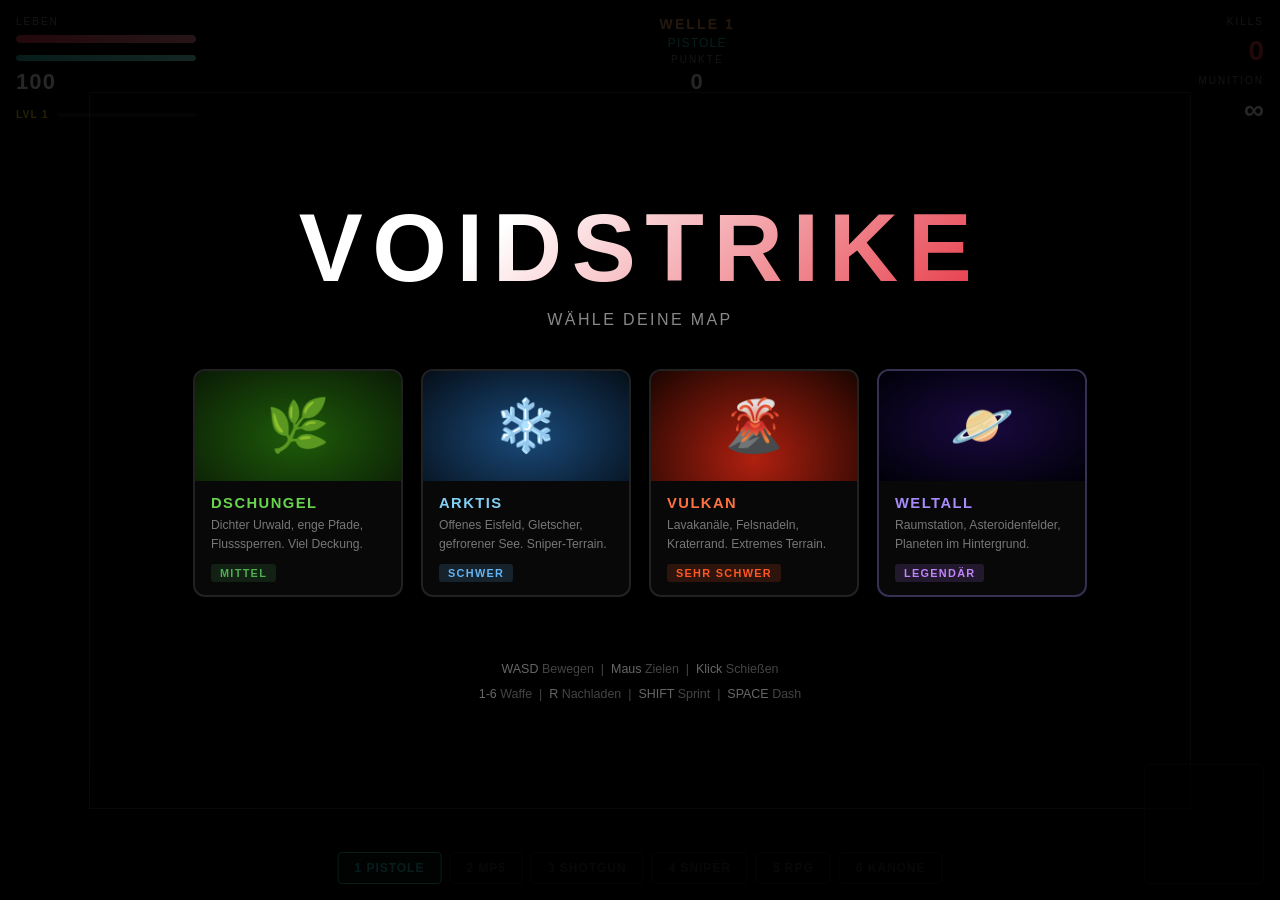
==== commit bf17096f: "Revert to VOIDSTRIKE top-down shooter https://claude.ai/code/session_01Rm9tBSxo6ha3b2U1DQVcdi" ====
--- a/game.html
+++ b/game.html
@@ -1,1341 +1,1875 @@
 <!DOCTYPE html>
-<html lang="en">
+<html lang="de">
 <head>
 <meta charset="UTF-8"/>
 <meta name="viewport" content="width=device-width, initial-scale=1.0"/>
-<title>NEON ASSAULT</title>
+<title>VOIDSTRIKE – Das Spiel</title>
 <style>
-  * { margin: 0; padding: 0; box-sizing: border-box; }
-  body {
-    background: #000;
-    display: flex;
-    justify-content: center;
-    align-items: center;
-    min-height: 100vh;
-    overflow: hidden;
-    font-family: 'Courier New', monospace;
-  }
-  #gameWrapper {
-    position: relative;
-    width: 480px;
-    height: 800px;
-  }
-  canvas {
-    display: block;
-    width: 480px;
-    height: 800px;
-    image-rendering: pixelated;
-  }
-  #backBtn {
-    position: absolute;
-    top: 8px;
-    left: 8px;
-    color: rgba(0,255,255,0.5);
-    text-decoration: none;
-    font-size: 11px;
-    font-family: 'Courier New', monospace;
-    z-index: 10;
-    padding: 2px 6px;
-    border: 1px solid rgba(0,255,255,0.3);
-    background: rgba(0,0,0,0.5);
-    transition: color 0.2s, border-color 0.2s;
-  }
-  #backBtn:hover { color: #0ff; border-color: #0ff; }
-
-  @media (max-height: 820px) {
-    #gameWrapper { transform: scale(0.9); transform-origin: center center; }
-  }
-  @media (max-height: 740px) {
-    #gameWrapper { transform: scale(0.8); transform-origin: center center; }
-  }
-  @media (max-width: 500px) {
-    #gameWrapper { transform: scale(0.95); transform-origin: center center; }
-  }
+  *{margin:0;padding:0;box-sizing:border-box;}
+  body{background:#000;display:flex;flex-direction:column;align-items:center;justify-content:center;height:100vh;overflow:hidden;font-family:'Segoe UI',sans-serif;color:#fff;}
+  #gameCanvas{display:block;cursor:crosshair;border:1px solid #333;max-width:100vw;max-height:100vh;}
+  #ui{position:fixed;top:0;left:0;right:0;bottom:0;pointer-events:none;}
+  #hud{position:absolute;top:16px;left:16px;right:16px;display:flex;justify-content:space-between;align-items:flex-start;}
+  .hud-left,.hud-right{display:flex;flex-direction:column;gap:8px;}
+  .hud-center{display:flex;flex-direction:column;align-items:center;gap:4px;}
+  .label{font-size:10px;letter-spacing:0.2em;color:#888;text-transform:uppercase;}
+  .value{font-size:22px;font-weight:900;letter-spacing:0.05em;}
+  #healthBar{width:180px;height:8px;background:rgba(255,255,255,0.1);border-radius:4px;overflow:hidden;}
+  #healthFill{height:100%;background:linear-gradient(90deg,#e63946,#ff8fa3);border-radius:4px;transition:width 0.2s;}
+  #armorBar{width:180px;height:6px;background:rgba(255,255,255,0.1);border-radius:3px;overflow:hidden;margin-top:4px;}
+  #armorFill{height:100%;background:linear-gradient(90deg,#2ec4b6,#80ffed);border-radius:3px;transition:width 0.2s;}
+  #ammoDisplay{font-size:28px;font-weight:900;color:#fff;}
+  #ammoDisplay span{font-size:14px;color:#666;}
+  #waveDisplay{font-size:14px;font-weight:700;letter-spacing:0.15em;color:#f4a261;}
+  #weaponDisplay{font-size:12px;letter-spacing:0.1em;color:#2ec4b6;}
+  #killDisplay{font-size:28px;font-weight:900;color:#e63946;}
+  #overlay{position:absolute;inset:0;display:flex;flex-direction:column;align-items:center;justify-content:center;background:rgba(0,0,0,0.85);pointer-events:all;}
+  #overlay.hidden{display:none;}
+  .overlay-title{font-size:clamp(3rem,8vw,6rem);font-weight:900;letter-spacing:0.1em;background:linear-gradient(135deg,#fff 30%,#e63946);-webkit-background-clip:text;-webkit-text-fill-color:transparent;background-clip:text;margin-bottom:8px;}
+  .overlay-sub{font-size:1rem;color:#888;letter-spacing:0.15em;margin-bottom:40px;}
+  .overlay-btn{background:#e63946;color:#fff;border:none;padding:16px 48px;font-size:1rem;font-weight:700;letter-spacing:0.1em;border-radius:4px;cursor:pointer;transition:all 0.2s;margin:6px;pointer-events:all;}
+  .overlay-btn:hover{background:#c1121f;transform:scale(1.04);}
+  .overlay-btn.sec{background:transparent;border:2px solid rgba(255,255,255,0.2);color:#ccc;}
+  .overlay-btn.sec:hover{border-color:#fff;color:#fff;}
+  .controls-hint{margin-top:32px;font-size:0.78rem;color:#444;text-align:center;line-height:2;}
+  .controls-hint span{color:#666;}
+  #waveAnnounce{position:absolute;top:50%;left:50%;transform:translate(-50%,-50%);font-size:clamp(1.5rem,4vw,3rem);font-weight:900;letter-spacing:0.2em;color:#f4a261;opacity:0;pointer-events:none;text-shadow:0 0 40px rgba(244,162,97,0.8);transition:opacity 0.4s;}
+  #crosshair{position:absolute;width:20px;height:20px;pointer-events:none;display:none;}
+  #minimap{position:absolute;bottom:16px;right:16px;width:120px;height:120px;border:1px solid rgba(255,255,255,0.1);border-radius:4px;overflow:hidden;background:rgba(0,0,0,0.5);}
+  #minimapCanvas{width:100%;height:100%;}
+  #scorePopups{position:absolute;inset:0;pointer-events:none;overflow:hidden;}
+  #weaponBar{position:absolute;bottom:16px;left:50%;transform:translateX(-50%);display:flex;gap:8px;}
+  .weapon-slot{padding:8px 16px;border:1px solid rgba(255,255,255,0.1);border-radius:4px;font-size:0.75rem;font-weight:700;letter-spacing:0.08em;color:#666;background:rgba(0,0,0,0.5);transition:all 0.2s;}
+  .weapon-slot.active{border-color:#2ec4b6;color:#2ec4b6;background:rgba(46,196,182,0.1);}
+  .weapon-slot.locked{color:#333;border-color:#222;}
+  /* MAP SELECT */
+  .map-select-grid{display:flex;gap:18px;justify-content:center;flex-wrap:wrap;margin-bottom:28px;}
+  .map-card-s{width:210px;border:2px solid rgba(255,255,255,0.1);border-radius:12px;overflow:hidden;cursor:pointer;transition:all 0.25s;background:rgba(255,255,255,0.03);}
+  .map-card-s:hover{transform:translateY(-6px);}
+  .map-card-s.jungle:hover{border-color:#4caf50;}
+  .map-card-s.arctic:hover{border-color:#64b5f6;}
+  .map-card-s.volcano:hover{border-color:#ff5722;}
+  .map-preview{height:110px;display:flex;align-items:center;justify-content:center;font-size:3.2rem;position:relative;overflow:hidden;}
+  .jungle-prev{background:radial-gradient(ellipse at 50% 60%,#1e5c0a,#0a1a05);}
+  .arctic-prev{background:radial-gradient(ellipse at 50% 60%,#1a4a7a,#050e18);}
+  .volcano-prev{background:radial-gradient(ellipse at 50% 80%,#b02010,#1a0500);}
+  .map-card-info{padding:14px 16px;}
+  .map-card-info h3{font-size:0.92rem;font-weight:900;letter-spacing:0.1em;margin-bottom:5px;}
+  .map-jungle h3{color:#69d44e;} .map-arctic h3{color:#82d0f5;} .map-volcano h3{color:#ff7043;}
+  .map-card-info p{font-size:0.76rem;color:#777;margin-bottom:10px;line-height:1.5;}
+  .map-diff{font-size:0.68rem;font-weight:700;letter-spacing:0.12em;padding:3px 9px;border-radius:3px;}
+  .diff-mid{background:rgba(76,175,80,0.15);color:#4caf50;}
+  .diff-hard{background:rgba(100,181,246,0.15);color:#64b5f6;}
+  .diff-xhard{background:rgba(255,87,34,0.15);color:#ff5722;}
+  .diff-legend{background:rgba(180,120,255,0.15);color:#c084fc;}
+  .map-space h3{color:#a78bfa;}
+  .space-prev{background:radial-gradient(ellipse at 50% 50%,#1a0a40,#000008);}
 </style>
 </head>
 <body>
-<div id="gameWrapper">
-  <canvas id="c" width="480" height="800"></canvas>
-  <a href="index.html" id="backBtn">&#8592; BACK</a>
+<canvas id="gameCanvas"></canvas>
+
+<div id="ui">
+  <div id="hud">
+    <div class="hud-left">
+      <div class="label">Leben</div>
+      <div id="healthBar"><div id="healthFill" style="width:100%"></div></div>
+      <div id="armorBar"><div id="armorFill" style="width:100%"></div></div>
+      <div class="value" id="hpValue">100</div>
+      <div id="xp-row" style="margin-top:6px;display:flex;align-items:center;gap:8px;">
+        <span style="font-size:0.65rem;color:#ffd700;font-weight:700;letter-spacing:0.1em;" id="hud-level">LVL 1</span>
+        <div style="flex:1;height:4px;background:rgba(255,255,255,0.1);border-radius:2px;overflow:hidden;">
+          <div id="xp-bar" style="height:100%;width:0%;background:linear-gradient(90deg,#ffd700,#ff8c00);border-radius:2px;transition:width 0.3s;"></div>
+        </div>
+      </div>
+    </div>
+    <div class="hud-center">
+      <div id="waveDisplay">WELLE 1</div>
+      <div id="weaponDisplay">PISTOLE</div>
+      <div class="label">Punkte</div>
+      <div class="value" id="scoreValue">0</div>
+    </div>
+    <div class="hud-right" style="align-items:flex-end;">
+      <div class="label">Kills</div>
+      <div id="killDisplay">0</div>
+      <div class="label">Munition</div>
+      <div id="ammoDisplay">∞</div>
+    </div>
+  </div>
+
+  <div id="weaponBar">
+    <div class="weapon-slot active" id="ws0">1 PISTOLE</div>
+    <div class="weapon-slot locked" id="ws1">2 MP5</div>
+    <div class="weapon-slot locked" id="ws2">3 SHOTGUN</div>
+    <div class="weapon-slot locked" id="ws3">4 SNIPER</div>
+    <div class="weapon-slot locked" id="ws4">5 RPG</div>
+    <div class="weapon-slot locked" id="ws5">6 KANONE</div>
+  </div>
+
+  <div id="minimap"><canvas id="minimapCanvas" width="120" height="120"></canvas></div>
+  <div id="waveAnnounce"></div>
+  <div id="scorePopups"></div>
+
+  <div id="overlay">
+    <div class="overlay-title">VOIDSTRIKE</div>
+    <div class="overlay-sub">WÄHLE DEINE MAP</div>
+    <div class="map-select-grid">
+      <div class="map-card-s jungle" onclick="startGame('jungle')">
+        <div class="map-preview jungle-prev">🌿</div>
+        <div class="map-card-info map-jungle">
+          <h3>DSCHUNGEL</h3>
+          <p>Dichter Urwald, enge Pfade, Flusssperren. Viel Deckung.</p>
+          <span class="map-diff diff-mid">MITTEL</span>
+        </div>
+      </div>
+      <div class="map-card-s arctic" onclick="startGame('arctic')">
+        <div class="map-preview arctic-prev">❄️</div>
+        <div class="map-card-info map-arctic">
+          <h3>ARKTIS</h3>
+          <p>Offenes Eisfeld, Gletscher, gefrorener See. Sniper-Terrain.</p>
+          <span class="map-diff diff-hard">SCHWER</span>
+        </div>
+      </div>
+      <div class="map-card-s volcano" onclick="startGame('volcano')">
+        <div class="map-preview volcano-prev">🌋</div>
+        <div class="map-card-info map-volcano">
+          <h3>VULKAN</h3>
+          <p>Lavakanäle, Felsnadeln, Kraterrand. Extremes Terrain.</p>
+          <span class="map-diff diff-xhard">SEHR SCHWER</span>
+        </div>
+      </div>
+      <div class="map-card-s" style="border-color:rgba(167,139,250,0.3)" onclick="startGame('space')">
+        <div class="map-preview space-prev">🪐</div>
+        <div class="map-card-info map-space">
+          <h3>WELTALL</h3>
+          <p>Raumstation, Asteroidenfelder, Planeten im Hintergrund.</p>
+          <span class="map-diff diff-legend">LEGENDÄR</span>
+        </div>
+      </div>
+    </div>
+    <div class="controls-hint">
+      <span>WASD</span> Bewegen &nbsp;|&nbsp; <span>Maus</span> Zielen &nbsp;|&nbsp; <span>Klick</span> Schießen<br>
+      <span>1-6</span> Waffe &nbsp;|&nbsp; <span>R</span> Nachladen &nbsp;|&nbsp; <span>SHIFT</span> Sprint &nbsp;|&nbsp; <span>SPACE</span> Dash
+    </div>
+  </div>
 </div>
+
 <script>
-// =============================================================
-// NEON ASSAULT — Vertical Bullet-Hell Shoot-em-up
-// =============================================================
-
-var canvas = document.getElementById('c');
-var ctx = canvas.getContext('2d');
-var W = 480, H = 800;
-
-// =============================================================
-// UTILITIES
-// =============================================================
-function lerp(a, b, t) { return a + (b - a) * t; }
-function clamp(v, lo, hi) { return Math.max(lo, Math.min(hi, v)); }
-function rand(lo, hi) { return lo + Math.random() * (hi - lo); }
-function randInt(lo, hi) { return Math.floor(rand(lo, hi + 1)); }
-function dist(ax, ay, bx, by) { return Math.hypot(ax - bx, ay - by); }
-function angTo(ax, ay, bx, by) { return Math.atan2(by - ay, bx - ax); }
-
-function glow(color, size) {
-  ctx.shadowColor = color;
-  ctx.shadowBlur = size;
-}
-function noGlow() {
-  ctx.shadowColor = 'transparent';
-  ctx.shadowBlur = 0;
-}
-
-// =============================================================
-// INPUT
-// =============================================================
-var keys = {};
-var mouse = { x: W / 2, y: H - 150, down: false, rightDown: false };
-
-canvas.addEventListener('mousemove', function(e) {
-  var r = canvas.getBoundingClientRect();
-  var scaleX = W / r.width;
-  var scaleY = H / r.height;
-  mouse.x = (e.clientX - r.left) * scaleX;
-  mouse.y = (e.clientY - r.top) * scaleY;
+const canvas = document.getElementById('gameCanvas');
+const ctx = canvas.getContext('2d');
+const mmCanvas = document.getElementById('minimapCanvas');
+const mmCtx = mmCanvas.getContext('2d');
+
+// ─── CANVAS RESIZE ───────────────────────────────────────────────
+function resize() {
+  const s = Math.min(window.innerWidth, window.innerHeight * 1.5, 1100);
+  canvas.width = Math.floor(s);
+  canvas.height = Math.floor(s * 0.65);
+}
+resize();
+window.addEventListener('resize', resize);
+
+// ─── CONSTANTS ───────────────────────────────────────────────────
+const MAP_W = 3200, MAP_H = 2000;
+const TILE = 64;
+
+const MAP_THEME = {
+  jungle:  { floor:'#0b1a07', grid:'rgba(0,180,0,0.04)',    wallFill:'#1e4a10', wallLine:'#2d6e1a', wallTop:'rgba(100,200,50,0.1)',  wallGlow:'#3a8a20', mmFloor:'#0d220a', mmWall:'#2a5a12' },
+  arctic:  { floor:'#08121e', grid:'rgba(140,210,255,0.04)', wallFill:'#5a9ab8', wallLine:'#90c8e8', wallTop:'rgba(200,235,255,0.2)', wallGlow:'#a0d8f8', mmFloor:'#0a1828', mmWall:'#4a8aaa' },
+  volcano: { floor:'#140800', grid:'rgba(255,80,0,0.05)',   wallFill:'#1e1208', wallLine:'#2e1c0a', wallTop:'rgba(255,90,0,0.06)',   wallGlow:'#ff4400', mmFloor:'#1a0a00', mmWall:'#2a1a08' },
+  space:   { floor:'#000008', grid:'rgba(80,60,180,0.03)',  wallFill:'#1a1a30', wallLine:'#3a3a60', wallTop:'rgba(120,140,255,0.1)',  wallGlow:'#6060ff', mmFloor:'#000010', mmWall:'#2a2a50' },
+};
+
+// ─── WEAPONS CONFIG ──────────────────────────────────────────────
+const WEAPONS = [
+  { id:0, name:'PISTOLE',  color:'#aaa',    damage:25,  rate:400,  speed:14, spread:0.04, ammo:-1,   maxAmmo:-1,  reloadTime:800,  burst:1, auto:false, unlockWave:1 },
+  { id:1, name:'MP5',      color:'#f4a261', damage:15,  rate:100,  speed:16, spread:0.10, ammo:30,   maxAmmo:30,  reloadTime:1500, burst:1, auto:true,  unlockWave:2 },
+  { id:2, name:'SHOTGUN',  color:'#e63946', damage:18,  rate:700,  speed:13, spread:0.25, ammo:8,    maxAmmo:8,   reloadTime:2000, burst:6, auto:false, unlockWave:3 },
+  { id:3, name:'SNIPER',   color:'#2ec4b6', damage:120, rate:1200, speed:22, spread:0.01, ammo:5,    maxAmmo:5,   reloadTime:2500, burst:1, auto:false, unlockWave:4 },
+  { id:4, name:'RPG',      color:'#ff6b35', damage:200, rate:2000, speed:8,  spread:0.00, ammo:3,    maxAmmo:3,   reloadTime:3000, burst:1, auto:false, unlockWave:6 },
+  { id:5, name:'KANONE',  color:'#ffd700', damage:350, rate:2500, speed:6,  spread:0.00, ammo:4,    maxAmmo:4,   reloadTime:3500, burst:1, auto:false, unlockWave:3 },
+];
+
+// ─── PERKS ───────────────────────────────────────────────────────
+const PERKS = [
+  { id:'dmg',      name:'SCHADEN+',      icon:'💥', desc:'×1.3 Schaden',         apply: p => p._dmgMult    *= 1.3 },
+  { id:'rate',     name:'FEUERRATE+',    icon:'⚡', desc:'×0.8 Schussintervall',  apply: p => p._rateMult   *= 0.8 },
+  { id:'reload',   name:'NACHLADEN+',    icon:'🔄', desc:'×0.75 Nachladezeit',    apply: p => p._reloadMult *= 0.75 },
+  { id:'speed',    name:'TEMPO+',        icon:'👟', desc:'×1.2 Bewegung',         apply: p => p._speedMult  *= 1.2 },
+  { id:'hp',       name:'LEBEN+',        icon:'❤️', desc:'+50 max HP',            apply: p => { p.maxHp += 50; p.hp = Math.min(p.hp+50, p.maxHp); } },
+  { id:'armor',    name:'RÜSTUNG+',      icon:'🛡️', desc:'+25 max Rüstung',       apply: p => { p.maxArmor += 25; p.armor = Math.min(p.armor+25, p.maxArmor); } },
+  { id:'spread',   name:'PRÄZISION+',    icon:'🎯', desc:'×0.7 Streuung',         apply: p => p._spreadMult *= 0.7 },
+  { id:'regen',    name:'REGENERATION',  icon:'💊', desc:'+2 HP/s',               apply: p => p._regen     += 2 },
+  { id:'vamp',     name:'VAMPIR',        icon:'🧛', desc:'+5 HP pro Kill',        apply: p => p._vamp      += 5 },
+  { id:'multishot',name:'MEHRFACHSCHUSS',icon:'🔱', desc:'+1 extra Kugel',        apply: p => p._multishot += 1 },
+  { id:'dmg2',     name:'SCHADEN++',     icon:'💢', desc:'×1.5 Schaden',         apply: p => p._dmgMult    *= 1.5 },
+  { id:'shield',   name:'SCHILD',        icon:'⚔️', desc:'+40 Rüstung sofort',    apply: p => { p.armor = Math.min(p.armor+40, p.maxArmor); } },
+];
+
+// ─── ENEMY TYPES ─────────────────────────────────────────────────
+const ENEMY_TYPES = [
+  { type:'grunt',   hp:60,  speed:1.2, size:14, color:'#e63946', score:10,  damage:8,  atk:800  },
+  { type:'runner',  hp:35,  speed:2.2, size:11, color:'#f4a261', score:15,  damage:5,  atk:600  },
+  { type:'heavy',   hp:200, speed:0.6, size:22, color:'#9b2226', score:30,  damage:20, atk:1200 },
+  { type:'sniper',  hp:50,  speed:0.8, size:12, color:'#a8dadc', score:25,  damage:30, atk:2000 },
+  { type:'exploder',hp:80,  speed:1.0, size:16, color:'#f77f00', score:20,  damage:50, atk:500  },
+  { type:'boss',    hp:800, speed:0.7, size:36, color:'#6a0572', score:200, damage:40, atk:1500 },
+];
+
+// ─── GAME STATE ──────────────────────────────────────────────────
+let G = {};
+function initState(mapType) {
+  G = {
+    running: false,
+    paused: false,
+    wave: 1,
+    score: 0,
+    kills: 0,
+    waveTimer: 0,
+    waveDelay: 3000,
+    waveActive: false,
+    enemies: [],
+    bullets: [],
+    particles: [],
+    drops: [],
+    walls: [],
+    decorations: [],
+    mapType: mapType || 'jungle',
+    lastTime: 0,
+    mx: 0, my: 0,
+    keys: {},
+    mouseDown: false,
+    camera: { x:0, y:0 },
+    player: {
+      x: MAP_W/2, y: MAP_H/2,
+      vx:0, vy:0,
+      hp:100, maxHp:100,
+      armor:0, maxArmor:100,
+      speed:3.2,
+      weapon: 0,
+      weapons: [{ ...WEAPONS[0], ammo:-1, reloading:false, reloadStart:0 }],
+      lastShot: 0,
+      invincible: 0,
+      dash: 0,
+      dashCooldown: 0,
+      activePerks: [],
+      _dmgMult:1, _rateMult:1, _reloadMult:1, _spreadMult:1, _speedMult:1,
+      _regen:0, _vamp:0, _multishot:1, _armor:0,
+    },
+    nextEnemyId: 0,
+    nextBulletId: 0,
+    shake: 0,
+    hitFlash: 0,
+    level: 1,
+    xp: 0,
+    xpToNext: 100,
+    activePerks: [],
+    pendingLevelUp: false,
+    levelFlash: 0,
+  };
+  generateMap();
+}
+
+// ─── MAP GENERATION ──────────────────────────────────────────────
+function generateMap() {
+  G.walls = [];
+  G.decorations = [];
+  const B = 40;
+  G.walls.push({x:0,y:0,w:MAP_W,h:B},{x:0,y:MAP_H-B,w:MAP_W,h:B},{x:0,y:0,w:B,h:MAP_H},{x:MAP_W-B,y:0,w:B,h:MAP_H});
+
+  if (G.mapType === 'jungle')       buildJungle();
+  else if (G.mapType === 'arctic')  buildArctic();
+  else if (G.mapType === 'volcano') buildVolcano();
+  else                              buildSpace();
+}
+
+function buildJungle() {
+  // Two rivers crossing the map with gaps for crossing
+  G.walls.push(
+    // Horizontal river at y≈730 — gap at x 1200-1420
+    {x:40,   y:728, w:1155, h:28},{x:1420, y:728, w:1740, h:28},
+    // Vertical river at x≈1580 — gap at y 750-950
+    {x:1573, y:40,  w:25,   h:688},{x:1573, y:952, w:25,  h:1008},
+    // NW grove — tree trunks
+    {x:180,y:100,w:32,h:150},{x:230,y:80,w:28,h:130},{x:310,y:120,w:32,h:160},{x:150,y:220,w:26,h:100},
+    {x:380,y:90,w:200,h:30}, // fallen log
+    {x:120,y:350,w:30,h:200},{x:170,y:370,w:25,h:180},
+    // NE grove
+    {x:1900,y:80,w:36,h:190},{x:1960,y:60,w:30,h:210},{x:2080,y:100,w:220,h:32}, // fallen log
+    {x:2380,y:80,w:34,h:180},{x:2460,y:110,w:28,h:150},{x:2600,y:70,w:36,h:220},
+    {x:2750,y:130,w:26,h:160},{x:2850,y:80,w:30,h:200},
+    // Center-west cover
+    {x:280,y:500,w:30,h:220},{x:340,y:520,w:26,h:200},
+    {x:500,y:460,w:180,h:30},{x:700,y:440,w:30,h:240},
+    // Center clearing — some logs
+    {x:1000,y:380,w:30,h:200},{x:1300,y:340,w:220,h:30},{x:1750,y:380,w:30,h:200},
+    // Center-east
+    {x:2100,y:480,w:28,h:210},{x:2250,y:440,w:170,h:30},{x:2500,y:400,w:30,h:250},
+    // South — dense undergrowth
+    {x:180,y:1000,w:150,h:30},{x:350,y:1000,w:30,h:220},{x:400,y:1030,w:26,h:190},
+    {x:600,y:960,w:30,h:260},{x:700,y:960,w:220,h:30},{x:950,y:940,w:30,h:300},
+    {x:1100,y:1100,w:30,h:200},{x:1200,y:1050,w:200,h:30},
+    // SE ruined compound
+    {x:2180,y:1150,w:440,h:38},{x:2180,y:1150,w:38,h:300},
+    {x:2582,y:1150,w:38,h:300},{x:2180,y:1410,w:170,h:38},{x:2448,y:1410,w:172,h:38},
+    // Far south
+    {x:300,y:1680,w:30,h:200},{x:600,y:1720,w:260,h:30},{x:1000,y:1640,w:30,h:240},
+    {x:1500,y:1700,w:38,h:200},{x:1900,y:1650,w:250,h:30},
+    {x:2400,y:1680,w:30,h:200},{x:2700,y:1600,w:30,h:280},
+  );
+  // Leaf decorations
+  const rng = seededRand(42);
+  for (let i=0;i<80;i++) G.decorations.push({type:'leaf',x:rng()*MAP_W,y:rng()*MAP_H,r:20+rng()*60,a:rng()});
+}
+
+function buildArctic() {
+  G.walls.push(
+    // Large glacier NW
+    {x:100,y:80,w:320,h:200},{x:80,y:380,w:180,h:260},{x:360,y:230,w:220,h:140},
+    // Large glacier NE
+    {x:2680,y:60,w:340,h:220},{x:2820,y:380,w:200,h:200},{x:2460,y:160,w:180,h:280},
+    // Ice ridges — long horizontal walls forcing flanking
+    {x:580,y:660,w:540,h:52},{x:2080,y:660,w:540,h:52},
+    {x:580,y:1288,w:540,h:52},{x:2080,y:1288,w:540,h:52},
+    // North ridges
+    {x:800,y:280,w:440,h:50},{x:1960,y:280,w:440,h:50},
+    // South ridges
+    {x:800,y:1680,w:440,h:50},{x:1960,y:1680,w:440,h:50},
+    // Center "frozen lake" corner pillars
+    {x:1100,y:580,w:110,h:110},{x:1990,y:580,w:110,h:110},
+    {x:1100,y:1310,w:110,h:110},{x:1990,y:1310,w:110,h:110},
+    // Lake centre obstacles
+    {x:1540,y:560,w:120,h:80},{x:1540,y:1360,w:120,h:80},
+    {x:1000,y:950,w:90,h:100},{x:2110,y:950,w:90,h:100},
+    // South glaciers
+    {x:80,y:1540,w:320,h:240},{x:480,y:1730,w:220,h:180},
+    {x:2740,y:1560,w:300,h:220},{x:2440,y:1740,w:220,h:160},
+    // Side corridors pillars
+    {x:700,y:940,w:80,h:120},{x:2420,y:940,w:80,h:120},
+    {x:200,y:760,w:120,h:80},{x:2880,y:760,w:120,h:80},
+    {x:200,y:1160,w:120,h:80},{x:2880,y:1160,w:120,h:80},
+  );
+  const rng = seededRand(77);
+  for (let i=0;i<50;i++) G.decorations.push({type:'snow',x:rng()*MAP_W,y:rng()*MAP_H,r:30+rng()*90,a:rng()});
+}
+
+function buildVolcano() {
+  G.walls.push(
+    // Central volcano mountain
+    {x:1380,y:820,w:440,h:360},
+    {x:1250,y:900,w:130,h:130},{x:1810,y:900,w:140,h:130},
+    {x:1430,y:700,w:340,h:120},
+    // Crater rim fragments
+    {x:1130,y:680,w:140,h:45},{x:1930,y:680,w:140,h:45},
+    {x:1130,y:1275,w:140,h:45},{x:1930,y:1275,w:140,h:45},
+    {x:1060,y:725,w:45,h:180},{x:2095,y:725,w:45,h:180},
+    {x:1060,y:1095,w:45,h:180},{x:2095,y:1095,w:45,h:180},
+    // Lava channels (thin long walls = channel banks)
+    {x:40,y:490,w:860,h:22},{x:2300,y:490,w:860,h:22},
+    {x:40,y:1488,w:860,h:22},{x:2300,y:1488,w:860,h:22},
+    {x:590,y:40,w:22,h:640},{x:2588,y:40,w:22,h:640},
+    {x:590,y:1320,w:22,h:640},{x:2588,y:1320,w:22,h:640},
+    // Rock spires — NW
+    {x:280,y:150,w:42,h:240},{x:360,y:100,w:30,h:280},
+    {x:160,y:280,w:34,h:320},{x:200,y:680,w:36,h:260},
+    // Rock spires — NE
+    {x:2878,y:150,w:42,h:240},{x:2810,y:100,w:30,h:280},
+    {x:3006,y:280,w:34,h:300},{x:2964,y:680,w:36,h:260},
+    // Rock spires — SW
+    {x:280,y:1600,w:42,h:260},{x:160,y:1440,w:34,h:280},
+    {x:200,y:1040,w:36,h:240},
+    // Rock spires — SE
+    {x:2878,y:1600,w:42,h:260},{x:3006,y:1440,w:34,h:280},
+    {x:2964,y:1040,w:36,h:240},
+    // Mid-field rocks
+    {x:880,y:380,w:36,h:230},{x:2284,y:380,w:36,h:230},
+    {x:880,y:1390,w:36,h:230},{x:2284,y:1390,w:36,h:230},
+    {x:1000,y:740,w:30,h:180},{x:2170,y:740,w:30,h:180},
+    {x:1000,y:1080,w:30,h:180},{x:2170,y:1080,w:30,h:180},
+  );
+  const rng = seededRand(13);
+  for (let i=0;i<60;i++) G.decorations.push({type:'lava',x:rng()*MAP_W,y:rng()*MAP_H,r:15+rng()*50,a:rng()});
+}
+
+function buildSpace() {
+  G.walls.push(
+    // Central space station hub
+    {x:1380,y:860,w:440,h:280},
+    {x:1200,y:960,w:180,h:80},{x:1820,y:960,w:180,h:80},
+    {x:1480,y:680,w:240,h:180},{x:1480,y:1140,w:240,h:180},
+    // Station corridor arms
+    {x:480, y:980,w:720,h:60},{x:2000,y:980,w:720,h:60},
+    {x:1540,y:180,w:120,h:500},{x:1540,y:1320,w:120,h:500},
+    // Station side modules
+    {x:160, y:820,w:240,h:320},{x:2800,y:820,w:240,h:320},
+    {x:1380,y:60, w:440,h:160},{x:1380,y:1780,w:440,h:160},
+    // Asteroid cluster NW
+    {x:200,y:100,w:110,h:90},{x:330,y:75,w:70,h:130},
+    {x:170,y:220,w:90,h:75},{x:460,y:130,w:55,h:110},
+    {x:110,y:360,w:130,h:70},{x:350,y:280,w:65,h:90},
+    // Asteroid cluster NE
+    {x:2850,y:100,w:110,h:90},{x:2740,y:75,w:70,h:130},
+    {x:2960,y:220,w:90,h:75},{x:2640,y:130,w:55,h:110},
+    {x:3010,y:360,w:130,h:70},{x:2780,y:280,w:65,h:90},
+    // Asteroid cluster SW
+    {x:200,y:1810,w:110,h:90},{x:330,y:1795,w:70,h:115},
+    {x:150,y:1660,w:90,h:100},{x:460,y:1830,w:130,h:70},
+    {x:110,y:1520,w:65,h:120},
+    // Asteroid cluster SE
+    {x:2850,y:1810,w:110,h:90},{x:2740,y:1795,w:70,h:115},
+    {x:2960,y:1660,w:90,h:100},{x:2540,y:1830,w:130,h:70},
+    {x:3010,y:1520,w:65,h:120},
+    // Mid-field debris
+    {x:620,y:420,w:75,h:75},{x:720,y:620,w:55,h:95},{x:520,y:680,w:90,h:55},
+    {x:2480,y:420,w:75,h:75},{x:2390,y:620,w:55,h:95},{x:2570,y:680,w:90,h:55},
+    {x:620,y:1250,w:75,h:75},{x:720,y:1380,w:55,h:95},
+    {x:2480,y:1250,w:75,h:75},{x:2390,y:1380,w:55,h:95},
+    {x:920,y:200,w:100,h:70},{x:2180,y:200,w:100,h:70},
+    {x:920,y:1730,w:100,h:70},{x:2180,y:1730,w:100,h:70},
+    {x:950,y:700,w:60,h:110},{x:2160,y:700,w:60,h:110},
+    {x:950,y:1190,w:60,h:110},{x:2160,y:1190,w:60,h:110},
+  );
+
+  // Stars — two parallax layers
+  const rng = seededRand(55);
+  for(let i=0;i<180;i++) G.decorations.push({
+    type:'star', x:rng()*MAP_W, y:rng()*MAP_H,
+    r: rng()<0.85 ? 0.8+rng()*1.2 : 2+rng()*2.5,
+    a: rng(), bright: rng()<0.08, pax: 0.08+rng()*0.25,
+    col: rng()<0.7?'#ffffff': rng()<0.5?'#ffd8a8':'#a8d8ff',
+  });
+
+  // Planets (parallax ~0.1 — very far background)
+  G.decorations.push(
+    {type:'planet',wx:580, wy:380, r:115,c1:'#e8a84a',c2:'#b07820',ring:true, ringC:'#c09040',tilt:0.32,glow:null},
+    {type:'planet',wx:2720,wy:320, r:88, c1:'#4a88e8',c2:'#2850b0',ring:false,glow:'#2060c0'},
+    {type:'planet',wx:380, wy:1620,r:68, c1:'#d04848',c2:'#901818',ring:false,glow:null},
+    {type:'planet',wx:2820,wy:1540,r:58, c1:'#a050d0',c2:'#6020a0',ring:false,glow:'#8030b8'},
+    {type:'planet',wx:1600,wy:90,  r:52, c1:'#50d090',c2:'#208858',ring:true, ringC:'#30a070',tilt:0.28,glow:null},
+    {type:'planet',wx:1600,wy:1910,r:46, c1:'#e05080',c2:'#901030',ring:false,glow:'#c02050'},
+  );
+}
+
+function tileRand(tx,ty){
+  let h=(tx*374761393+ty*668265263)|0;
+  h=((h^(h>>>13))*1274126177)|0;
+  return ((h>>>0)%1000)/1000;
+}
+
+function drawFloorTexture(ox,oy,cam){
+  const sx=Math.floor((cam.x-canvas.width/2)/TILE)*TILE;
+  const sy=Math.floor((cam.y-canvas.height/2)/TILE)*TILE;
+  for(let gx=sx;gx<cam.x+canvas.width/2+TILE;gx+=TILE){
+    for(let gy=sy;gy<cam.y+canvas.height/2+TILE;gy+=TILE){
+      const r=tileRand(gx/TILE|0,gy/TILE|0);
+      const tx=gx+ox, ty=gy+oy;
+      if(G.mapType==='jungle'){
+        if(r<0.4){ctx.fillStyle=`rgba(0,${40+r*60|0},0,${0.05+r*0.06})`;ctx.fillRect(tx,ty,TILE,TILE);}
+        if(r>0.85){ctx.fillStyle='rgba(20,80,0,0.06)';ctx.fillRect(tx+4,ty+4,TILE-8,TILE-8);}
+      } else if(G.mapType==='arctic'){
+        if(r<0.3){ctx.fillStyle=`rgba(180,220,255,${0.03+r*0.04})`;ctx.fillRect(tx,ty,TILE,TILE);}
+        if(r>0.9){ctx.fillStyle='rgba(220,240,255,0.06)';ctx.fillRect(tx,ty,TILE,6);}
+      } else if(G.mapType==='volcano'){
+        if(r>0.88){ctx.fillStyle='rgba(200,50,0,0.08)';ctx.fillRect(tx+TILE*0.3,ty+TILE*0.3,TILE*0.4,TILE*0.4);}
+        if(r<0.12){ctx.fillStyle='rgba(80,30,0,0.08)';ctx.fillRect(tx,ty,TILE,TILE);}
+      } else if(G.mapType==='space'){
+        if(r>0.95){ctx.fillStyle='rgba(100,100,200,0.05)';ctx.fillRect(tx,ty,TILE,TILE);}
+      }
+    }
+  }
+}
+
+function seededRand(seed) {
+  let s = seed;
+  return function() { s = (s*16807+0)%2147483647; return (s-1)/2147483646; };
+}
+
+// ─── WAVE SYSTEM ─────────────────────────────────────────────────
+function spawnWave(wave) {
+  const count = 5 + wave * 3;
+  const hasBoss = wave % 5 === 0;
+  const pool = ENEMY_TYPES.filter((e,i) => {
+    if (e.type === 'boss') return false;
+    if (e.type === 'heavy')   return wave >= 3;
+    if (e.type === 'sniper')  return wave >= 4;
+    if (e.type === 'exploder')return wave >= 5;
+    return true;
+  });
+
+  for (let i = 0; i < count; i++) {
+    const t = pool[Math.floor(Math.random() * pool.length)];
+    spawnEnemy(t, wave);
+  }
+  if (hasBoss) spawnEnemy(ENEMY_TYPES[5], wave);
+
+  showWaveAnnounce(wave);
+}
+
+function spawnEnemy(type, wave) {
+  let x, y;
+  do {
+    const edge = Math.floor(Math.random() * 4);
+    if (edge===0){x=60+Math.random()*(MAP_W-120);y=60;}
+    else if(edge===1){x=60+Math.random()*(MAP_W-120);y=MAP_H-60;}
+    else if(edge===2){x=60;y=60+Math.random()*(MAP_H-120);}
+    else{x=MAP_W-60;y=60+Math.random()*(MAP_H-120);}
+  } while (dist(x,y,G.player.x,G.player.y) < 300);
+
+  const hp = type.hp + wave * 10;
+  G.enemies.push({
+    id: G.nextEnemyId++,
+    ...type,
+    x, y, vx:0, vy:0,
+    hp, maxHp: hp,
+    lastAtk: 0,
+    stun: 0,
+    angle: 0,
+    trail: [],
+  });
+}
+
+// ─── COLLISION ───────────────────────────────────────────────────
+function circleRect(cx,cy,r,rx,ry,rw,rh){
+  const nx=Math.max(rx,Math.min(cx,rx+rw));
+  const ny=Math.max(ry,Math.min(cy,ry+rh));
+  return dist(cx,cy,nx,ny)<r;
+}
+
+function resolveCircleRect(obj,r,walls){
+  for(const w of walls){
+    if(!circleRect(obj.x,obj.y,r,w.x,w.y,w.w,w.h)) continue;
+    const l=obj.x-(w.x+w.w), ri=w.x-obj.x;
+    const t=obj.y-(w.y+w.h), bo=w.y-obj.y;
+    const ox=l>ri?l:ri, oy=t>bo?t:bo;
+    if(Math.abs(ox)<Math.abs(oy)) obj.x+=ox; else obj.y+=oy;
+  }
+}
+
+// ─── PLAYER UPDATE ───────────────────────────────────────────────
+function updatePlayer(dt) {
+  const p = G.player;
+  const sprint = G.keys['ShiftLeft'] || G.keys['ShiftRight'];
+  const spd = p.speed * p._speedMult * (sprint ? 1.7 : 1);
+
+  // Regen
+  if (p._regen > 0) {
+    p.hp = Math.min(p.hp + p._regen * dt / 1000, p.maxHp);
+  }
+
+  let dx = 0, dy = 0;
+  if(G.keys['KeyW']||G.keys['ArrowUp'])    dy=-1;
+  if(G.keys['KeyS']||G.keys['ArrowDown'])  dy= 1;
+  if(G.keys['KeyA']||G.keys['ArrowLeft'])  dx=-1;
+  if(G.keys['KeyD']||G.keys['ArrowRight']) dx= 1;
+  if(dx&&dy){dx*=0.707;dy*=0.707;}
+
+  // Dash
+  if((G.keys['Space']||G.keys['KeyQ']) && p.dashCooldown<=0 && (dx||dy)){
+    p.dash=200;
+    p.dashCooldown=1200;
+    addParticles(p.x,p.y,'#2ec4b6',6,3);
+  }
+  if(p.dash>0){ p.dash-=dt; dx*=3; dy*=3; }
+  if(p.dashCooldown>0) p.dashCooldown-=dt;
+
+  p.vx = dx * spd;
+  p.vy = dy * spd;
+  p.x += p.vx;
+  p.y += p.vy;
+
+  // Clamp
+  p.x=Math.max(50,Math.min(MAP_W-50,p.x));
+  p.y=Math.max(50,Math.min(MAP_H-50,p.y));
+  resolveCircleRect(p,14,G.walls);
+
+  if(p.invincible>0) p.invincible-=dt;
+
+  // Shooting
+  const w = G.player.weapons[p.weapon];
+  const now = performance.now();
+  const effectiveRate = w.rate * p._rateMult;
+  const effectiveReloadTime = w.reloadTime * p._reloadMult;
+  const canShoot = G.mouseDown && !w.reloading && w.ammo!==0 && (now-p.lastShot)>=effectiveRate;
+  if(canShoot && (w.auto || G.mouseJustDown)){
+    shoot(p, w, now);
+    G.mouseJustDown=false;
+  }
+
+  // Auto reload
+  if(w.ammo===0 && !w.reloading) startReload(w, now);
+  if(w.reloading && now-w.reloadStart>=effectiveReloadTime){
+    w.ammo=w.maxAmmo;
+    w.reloading=false;
+  }
+}
+
+function shoot(p, w, now) {
+  const wx = G.mx - canvas.width/2 + G.camera.x;
+  const wy = G.my - canvas.height/2 + G.camera.y;
+  const baseAngle = Math.atan2(wy - p.y, wx - p.x);
+  p.lastShot = now;
+  const effectiveSpread = w.spread * p._spreadMult;
+  const effectiveDamage = w.damage * p._dmgMult;
+
+  const totalShots = w.burst * p._multishot;
+  for(let b=0;b<totalShots;b++){
+    // For multishot extras, offset the angle slightly
+    const multishotOffset = p._multishot > 1 ? ((b % p._multishot) - (p._multishot-1)/2) * 0.08 : 0;
+    const angle = baseAngle + (Math.random()-0.5)*effectiveSpread*2 + multishotOffset;
+    const isExplosive = w.name==='RPG' || w.name==='KANONE';
+    G.bullets.push({
+      id: G.nextBulletId++,
+      x:p.x, y:p.y,
+      vx:Math.cos(angle)*w.speed,
+      vy:Math.sin(angle)*w.speed,
+      damage:effectiveDamage,
+      color:w.color,
+      fromPlayer:true,
+      life:1800,
+      size: w.name==='KANONE'?10:w.name==='RPG'?6:w.name==='SNIPER'?3:2,
+      explosive:isExplosive,
+      explodeRadius: w.name==='KANONE'?160:120,
+      trail:[],
+    });
+  }
+  if(w.ammo>0) w.ammo--;
+  addMuzzleFlash(p.x, p.y, w.color);
+}
+
+function startReload(w, now){
+  w.reloading=true;
+  w.reloadStart=now;
+}
+
+// ─── ENEMY UPDATE ────────────────────────────────────────────────
+function updateEnemies(dt) {
+  const now = performance.now();
+  for(let i=G.enemies.length-1;i>=0;i--){
+    const e=G.enemies[i];
+    if(e.stun>0){e.stun-=dt; continue;}
+
+    const dx=G.player.x-e.x, dy=G.player.y-e.y;
+    const d=Math.sqrt(dx*dx+dy*dy)||1;
+    const nx=dx/d, ny=dy/d;
+
+    // Sniper-type: keep distance
+    let spd=e.speed;
+    if(e.type==='sniper' && d<300) spd*=-0.5;
+
+    e.angle=Math.atan2(dy,dx);
+    e.vx=nx*spd;
+    e.vy=ny*spd;
+    e.x+=e.vx;
+    e.y+=e.vy;
+
+    e.x=Math.max(50,Math.min(MAP_W-50,e.x));
+    e.y=Math.max(50,Math.min(MAP_H-50,e.y));
+    resolveCircleRect(e,e.size,G.walls);
+
+    // Trail for boss/runner
+    if(e.type==='boss'||e.type==='runner'){
+      e.trail.push({x:e.x,y:e.y,t:now});
+      if(e.trail.length>8) e.trail.shift();
+    }
+
+    // Attack player
+    if(d<e.size+16 && now-e.lastAtk>e.atk){
+      e.lastAtk=now;
+      damagePlayer(e.damage);
+      if(e.type==='exploder'){
+        explode(e.x,e.y,80,e.damage);
+        G.enemies.splice(i,1);
+        continue;
+      }
+    }
+
+    // Sniper shoots
+    if(e.type==='sniper' && d<600 && now-e.lastAtk>e.atk){
+      e.lastAtk=now;
+      const a=Math.atan2(dy,dx)+((Math.random()-0.5)*0.08);
+      G.bullets.push({
+        id:G.nextBulletId++,
+        x:e.x,y:e.y,
+        vx:Math.cos(a)*12,vy:Math.sin(a)*12,
+        damage:e.damage, color:'#a8dadc',
+        fromPlayer:false, life:1500, size:3,
+        explosive:false, trail:[],
+      });
+    }
+  }
+}
+
+// ─── BULLET UPDATE ───────────────────────────────────────────────
+function updateBullets(dt) {
+  const now = performance.now();
+  for(let i=G.bullets.length-1;i>=0;i--){
+    const b=G.bullets[i];
+    b.trail.push({x:b.x,y:b.y});
+    if(b.trail.length>6) b.trail.shift();
+
+    b.x+=b.vx;
+    b.y+=b.vy;
+    b.life-=dt;
+
+    // Wall collision
+    let wallHit=false;
+    for(const w of G.walls){
+      if(b.x>w.x&&b.x<w.x+w.w&&b.y>w.y&&b.y<w.y+w.h){
+        wallHit=true; break;
+      }
+    }
+    if(wallHit||b.life<=0||b.x<0||b.x>MAP_W||b.y<0||b.y>MAP_H){
+      if(b.explosive) explode(b.x,b.y,b.explodeRadius||120,b.damage);
+      else addParticles(b.x,b.y,b.color,4,2);
+      G.bullets.splice(i,1); continue;
+    }
+
+    if(b.fromPlayer){
+      for(let j=G.enemies.length-1;j>=0;j--){
+        const e=G.enemies[j];
+        if(dist(b.x,b.y,e.x,e.y)<e.size+b.size){
+          if(b.explosive) explode(b.x,b.y,b.explodeRadius||120,b.damage);
+          else damageEnemy(e,b.damage,j);
+          addParticles(b.x,b.y,b.color,6,3);
+          G.bullets.splice(i,1); break;
+        }
+      }
+    } else {
+      if(dist(b.x,b.y,G.player.x,G.player.y)<14+b.size && G.player.invincible<=0){
+        damagePlayer(b.damage);
+        addParticles(b.x,b.y,b.color,6,3);
+        G.bullets.splice(i,1);
+      }
+    }
+  }
+}
+
+function explode(x,y,r,dmg){
+  G.shake = Math.min(18, G.shake + 10);
+  addParticles(x,y,'#ff6b35',24,6);
+  addParticles(x,y,'#f4a261',16,3.5);
+  addParticles(x,y,'#fff',8,8);
+  G.particles.push({type:'shockwave',x,y,r:10,maxR:r,life:500,maxLife:500});
+  G.particles.push({type:'shockwave',x,y,r:5,maxR:r*0.6,life:350,maxLife:350});
+
+  // damage enemies in radius
+  for(let j=G.enemies.length-1;j>=0;j--){
+    if(dist(x,y,G.enemies[j].x,G.enemies[j].y)<r){
+      damageEnemy(G.enemies[j],dmg,j);
+    }
+  }
+  // damage player
+  if(dist(x,y,G.player.x,G.player.y)<r && G.player.invincible<=0){
+    damagePlayer(dmg*0.5);
+  }
+}
+
+function damageEnemy(e,dmg,idx){
+  e.hp-=dmg;
+  e.stun=80;
+  showScore(e.x,e.y,dmg);
+  if(e.hp<=0){
+    G.kills++;
+    G.score+=e.score;
+    G.shake=Math.min(8,G.shake+3);
+    addParticles(e.x,e.y,e.color,14,5);
+    addParticles(e.x,e.y,'#fff',5,7);
+    addParticles(e.x,e.y,'#ffcc44',6,4);
+    if(Math.random()<0.3) dropItem(e.x,e.y);
+    gainXP(e.score);
+    if(G.player._vamp > 0) G.player.hp = Math.min(G.player.hp + G.player._vamp, G.player.maxHp);
+    G.enemies.splice(idx,1);
+    checkWaveComplete();
+  }
+}
+
+function damagePlayer(dmg){
+  const p=G.player;
+  if(p.armor>0){
+    const ab=Math.min(p.armor,dmg*0.6);
+    p.armor-=ab;
+    dmg-=ab;
+  }
+  p.hp=Math.max(0,p.hp-dmg);
+  p.invincible=400;
+  G.shake=Math.min(10,G.shake+5);
+  G.hitFlash=120;
+  addParticles(p.x,p.y,'#e63946',12,4);
+  addParticles(p.x,p.y,'#ff8888',6,6);
+  if(p.hp<=0) gameOver();
+}
+
+// ─── DROPS ───────────────────────────────────────────────────────
+function dropItem(x,y){
+  const types=['health','ammo','armor','weapon'];
+  const t=types[Math.floor(Math.random()*types.length)];
+  G.drops.push({x,y,type:t,life:8000,pulse:0});
+}
+
+function dropCannon(x,y){
+  G.drops.push({x,y,type:'cannon',life:30000,pulse:0});
+}
+
+function updateDrops(dt){
+  const now=performance.now();
+  for(let i=G.drops.length-1;i>=0;i--){
+    const d=G.drops[i];
+    d.life-=dt;
+    d.pulse=(d.pulse+dt*0.004)%(Math.PI*2);
+    if(d.life<=0){G.drops.splice(i,1);continue;}
+    if(dist(d.x,d.y,G.player.x,G.player.y)<24){
+      pickupDrop(d);
+      G.drops.splice(i,1);
+    }
+  }
+}
+
+function pickupDrop(d){
+  const p=G.player;
+  if(d.type==='health') p.hp=Math.min(p.maxHp,p.hp+40);
+  else if(d.type==='armor') p.armor=Math.min(p.maxArmor,p.armor+50);
+  else if(d.type==='ammo'){
+    const w=p.weapons[p.weapon];
+    if(w.maxAmmo>0) w.ammo=w.maxAmmo;
+  } else if(d.type==='cannon'){
+    const wDef=WEAPONS[5];
+    if(!p.weapons.find(pw=>pw.id===5)){
+      p.weapons.push({...wDef, ammo:wDef.maxAmmo, reloading:false, reloadStart:0});
+      showWaveAnnounce('💣 KANONE ERHALTEN!');
+    } else {
+      // Already have it — refill ammo
+      p.weapons.find(pw=>pw.id===5).ammo=wDef.maxAmmo;
+      showWaveAnnounce('💣 KANONENKUGELN NACHGELADEN!');
+    }
+  } else if(d.type==='weapon'){
+    const wave=G.wave;
+    const unlocked=WEAPONS.filter(w=>w.unlockWave<=wave && w.id!==5 && !p.weapons.find(pw=>pw.id===w.id));
+    if(unlocked.length>0){
+      const wDef=unlocked[Math.floor(Math.random()*unlocked.length)];
+      p.weapons.push({...wDef, ammo:wDef.maxAmmo, reloading:false, reloadStart:0});
+      showWaveAnnounce(`${wDef.name} ERHALTEN!`);
+    }
+  }
+  addParticles(d.x,d.y,'#ffff00',8,3);
+}
+
+// ─── PARTICLES ───────────────────────────────────────────────────
+function addParticles(x,y,color,count,speed){
+  for(let i=0;i<count;i++){
+    const a=Math.random()*Math.PI*2;
+    const s=speed*(0.5+Math.random());
+    G.particles.push({type:'dot',x,y,vx:Math.cos(a)*s,vy:Math.sin(a)*s,color,life:400+Math.random()*300,maxLife:700,size:2+Math.random()*2});
+  }
+}
+
+function addMuzzleFlash(x,y,color){
+  G.particles.push({type:'flash',x,y,color,life:80,maxLife:80,size:8});
+}
+
+function updateParticles(dt){
+  for(let i=G.particles.length-1;i>=0;i--){
+    const p=G.particles[i];
+    p.life-=dt;
+    if(p.life<=0){G.particles.splice(i,1);continue;}
+    if(p.type==='dot'){p.x+=p.vx;p.y+=p.vy;p.vx*=0.92;p.vy*=0.92;}
+    if(p.type==='shockwave') p.r=p.maxR*(1-p.life/p.maxLife);
+  }
+}
+
+// ─── CAMERA ──────────────────────────────────────────────────────
+function updateCamera(){
+  const p=G.player;
+  const tw=canvas.width/2, th=canvas.height/2;
+  G.camera.x=Math.max(tw,Math.min(MAP_W-tw, p.x));
+  G.camera.y=Math.max(th,Math.min(MAP_H-th, p.y));
+}
+
+// ─── WAVE MANAGEMENT ─────────────────────────────────────────────
+function unlockWavesWeapons(){
+  const p=G.player;
+  WEAPONS.forEach(w=>{
+    if(w.unlockWave<=G.wave && !p.weapons.find(pw=>pw.id===w.id)){
+      p.weapons.push({...w,ammo:w.maxAmmo,reloading:false,reloadStart:0});
+    }
+  });
+}
+
+function dist(x1,y1,x2,y2){
+  const dx=x2-x1,dy=y2-y1;
+  return Math.sqrt(dx*dx+dy*dy);
+}
+
+// ─── DRAWING ─────────────────────────────────────────────────────
+function drawMap(){
+  const c=G.camera;
+  const ox=canvas.width/2-c.x, oy=canvas.height/2-c.y;
+  const th=MAP_THEME[G.mapType];
+  const now=performance.now();
+
+  // Floor
+  ctx.fillStyle=th.floor;
+  ctx.fillRect(0,0,canvas.width,canvas.height);
+
+  // Floor tile texture (subtle per-tile variation)
+  drawFloorTexture(ox, oy, c);
+
+  // Decorations (behind grid)
+  drawDecorations(ox, oy, now, th);
+
+  // Grid
+  ctx.strokeStyle=th.grid;
+  ctx.lineWidth=1;
+  const sx=Math.floor((c.x-canvas.width/2)/TILE)*TILE;
+  const sy=Math.floor((c.y-canvas.height/2)/TILE)*TILE;
+  for(let gx=sx;gx<c.x+canvas.width/2+TILE;gx+=TILE){
+    ctx.beginPath();ctx.moveTo(gx+ox,0);ctx.lineTo(gx+ox,canvas.height);ctx.stroke();
+  }
+  for(let gy=sy;gy<c.y+canvas.height/2+TILE;gy+=TILE){
+    ctx.beginPath();ctx.moveTo(0,gy+oy);ctx.lineTo(canvas.width,gy+oy);ctx.stroke();
+  }
+
+  // Walls
+  for(const w of G.walls){
+    const wx=w.x+ox, wy=w.y+oy;
+    if(wx+w.w<0||wx>canvas.width||wy+w.h<0||wy>canvas.height) continue;
+
+    if(G.mapType==='jungle'){
+      ctx.fillStyle=th.wallFill;
+      ctx.fillRect(wx,wy,w.w,w.h);
+      ctx.strokeStyle=th.wallLine;ctx.lineWidth=2;ctx.strokeRect(wx,wy,w.w,w.h);
+      // Tree trunk look for narrow obstacles
+      if(w.w<=50&&w.h>w.w){
+        ctx.fillStyle='#2a5a14';
+        ctx.beginPath();ctx.ellipse(wx+w.w/2,wy+w.h/2,w.w*0.4,w.h*0.45,0,0,Math.PI*2);ctx.fill();
+        ctx.fillStyle='rgba(100,200,50,0.12)';
+        ctx.beginPath();ctx.ellipse(wx+w.w/2,wy-8,w.w*0.9,w.w*0.9,0,0,Math.PI*2);ctx.fill();
+      }
+      ctx.fillStyle=th.wallTop;ctx.fillRect(wx,wy,w.w,4);
+
+    } else if(G.mapType==='arctic'){
+      // Ice blocks — gradient effect
+      const grad=ctx.createLinearGradient(wx,wy,wx+w.w,wy+w.h);
+      grad.addColorStop(0,'#5a9ab8');grad.addColorStop(1,'#7abcd8');
+      ctx.fillStyle=grad;ctx.fillRect(wx,wy,w.w,w.h);
+      ctx.strokeStyle=th.wallLine;ctx.lineWidth=2;ctx.strokeRect(wx,wy,w.w,w.h);
+      // Ice crack lines
+      ctx.strokeStyle='rgba(180,230,255,0.25)';ctx.lineWidth=1;
+      ctx.beginPath();ctx.moveTo(wx+w.w*0.2,wy);ctx.lineTo(wx+w.w*0.4,wy+w.h*0.5);ctx.lineTo(wx+w.w*0.25,wy+w.h);ctx.stroke();
+      ctx.beginPath();ctx.moveTo(wx+w.w*0.7,wy);ctx.lineTo(wx+w.w*0.6,wy+w.h*0.4);ctx.stroke();
+      // Frost top
+      ctx.fillStyle='rgba(220,245,255,0.22)';ctx.fillRect(wx,wy,w.w,5);
+
+    } else if(G.mapType==='volcano'){
+      ctx.fillStyle=th.wallFill;ctx.fillRect(wx,wy,w.w,w.h);
+      ctx.strokeStyle=th.wallLine;ctx.lineWidth=2;ctx.strokeRect(wx,wy,w.w,w.h);
+      ctx.save();
+      ctx.shadowColor='#ff4400';ctx.shadowBlur=6;
+      ctx.strokeStyle='rgba(255,80,0,0.35)';ctx.lineWidth=1;
+      ctx.beginPath();ctx.moveTo(wx+w.w*0.3,wy+w.h*0.1);ctx.lineTo(wx+w.w*0.5,wy+w.h*0.6);ctx.lineTo(wx+w.w*0.7,wy+w.h*0.8);ctx.stroke();
+      ctx.restore();
+      ctx.fillStyle=th.wallTop;ctx.fillRect(wx,wy,w.w,4);
+
+    } else {
+      // Space — station panel or asteroid
+      const isStation = w.w>=100 || w.h>=100;
+      if(isStation){
+        const grad=ctx.createLinearGradient(wx,wy,wx+w.w,wy+w.h);
+        grad.addColorStop(0,'#22223a');grad.addColorStop(0.5,'#2e2e50');grad.addColorStop(1,'#18182e');
+        ctx.fillStyle=grad;ctx.fillRect(wx,wy,w.w,w.h);
+        ctx.strokeStyle='#4a4a80';ctx.lineWidth=2;ctx.strokeRect(wx,wy,w.w,w.h);
+        // Panel grid lines
+        ctx.strokeStyle='rgba(120,130,220,0.18)';ctx.lineWidth=1;
+        const step=28;
+        if(w.w>w.h){ for(let px=wx+step;px<wx+w.w-4;px+=step){ctx.beginPath();ctx.moveTo(px,wy);ctx.lineTo(px,wy+w.h);ctx.stroke();} }
+        else        { for(let py=wy+step;py<wy+w.h-4;py+=step){ctx.beginPath();ctx.moveTo(wx,py);ctx.lineTo(wx+w.w,py);ctx.stroke();} }
+        // Blue light strip
+        ctx.fillStyle='rgba(100,140,255,0.15)';ctx.fillRect(wx,wy,w.w,4);
+        ctx.fillStyle='rgba(100,140,255,0.08)';ctx.fillRect(wx,wy+w.h-4,w.w,4);
+        // Occasional orange warning light
+        ctx.fillStyle='rgba(255,140,0,0.2)';
+        ctx.fillRect(wx+w.w-8,wy+4,6,6);
+      } else {
+        // Asteroid — rocky dark
+        ctx.fillStyle='#18160e';ctx.fillRect(wx,wy,w.w,w.h);
+        ctx.strokeStyle='#28241a';ctx.lineWidth=2;ctx.strokeRect(wx,wy,w.w,w.h);
+        ctx.fillStyle='rgba(0,0,0,0.35)';
+        ctx.beginPath();ctx.arc(wx+w.w*0.3,wy+w.h*0.35,Math.min(w.w,w.h)*0.18,0,Math.PI*2);ctx.fill();
+        ctx.beginPath();ctx.arc(wx+w.w*0.65,wy+w.h*0.6,Math.min(w.w,w.h)*0.12,0,Math.PI*2);ctx.fill();
+        ctx.fillStyle='rgba(255,255,255,0.04)';ctx.fillRect(wx,wy,w.w,2);
+      }
+    }
+  }
+
+  // Ambient particles (screen-space)
+  drawAmbient(now);
+}
+
+function drawDecorations(ox, oy, now, th){
+  ctx.save();
+
+  // Planets first (very slow parallax, behind everything)
+  for(const d of G.decorations){
+    if(d.type!=='planet') continue;
+    const ppx = canvas.width/2  + (d.wx - G.camera.x)*0.10;
+    const ppy = canvas.height/2 + (d.wy - G.camera.y)*0.10;
+    if(ppx<-d.r*2||ppx>canvas.width+d.r*2||ppy<-d.r*2||ppy>canvas.height+d.r*2) continue;
+    drawPlanet(ppx, ppy, d, now);
+  }
+
+  // Stars (medium parallax)
+  for(const d of G.decorations){
+    if(d.type!=='star') continue;
+    const spx = canvas.width/2  + (d.x - G.camera.x)*d.pax;
+    const spy = canvas.height/2 + (d.y - G.camera.y)*d.pax;
+    if(spx<-8||spx>canvas.width+8||spy<-8||spy>canvas.height+8) continue;
+    const twinkle = 0.45+Math.sin(now*0.0025+d.a*9.4)*0.4;
+    ctx.globalAlpha = twinkle*(d.bright?1:0.65);
+    ctx.fillStyle = d.col||'#ffffff';
+    ctx.beginPath();ctx.arc(spx,spy,d.r,0,Math.PI*2);ctx.fill();
+    if(d.bright){
+      ctx.globalAlpha=twinkle*0.25;
+      ctx.fillStyle='#ffffcc';
+      ctx.beginPath();ctx.arc(spx,spy,d.r*3.5,0,Math.PI*2);ctx.fill();
+      // Cross flare
+      ctx.globalAlpha=twinkle*0.15;
+      ctx.strokeStyle='#ffffff';ctx.lineWidth=0.8;
+      ctx.beginPath();ctx.moveTo(spx-d.r*6,spy);ctx.lineTo(spx+d.r*6,spy);ctx.stroke();
+      ctx.beginPath();ctx.moveTo(spx,spy-d.r*6);ctx.lineTo(spx,spy+d.r*6);ctx.stroke();
+    }
+  }
+
+  // Ground-level decorations (normal parallax via ox/oy)
+  for(const d of G.decorations){
+    const px=d.x+ox, py=d.y+oy;
+    if(px<-120||px>canvas.width+120||py<-120||py>canvas.height+120) continue;
+    if(d.type==='leaf'){
+      ctx.globalAlpha=0.18+d.a*0.12;
+      ctx.fillStyle=d.a>0.5?'#2a6a12':'#3a8a1a';
+      ctx.beginPath();ctx.ellipse(px,py,d.r,d.r*0.5,d.a*Math.PI,0,Math.PI*2);ctx.fill();
+    } else if(d.type==='snow'){
+      ctx.globalAlpha=0.12+d.a*0.1;
+      ctx.fillStyle='#c8e8ff';
+      ctx.beginPath();ctx.ellipse(px,py,d.r,d.r*0.4,d.a*Math.PI*0.5,0,Math.PI*2);ctx.fill();
+    } else if(d.type==='lava'){
+      const pulse=Math.sin(now*0.002+d.a*Math.PI*2)*0.15;
+      ctx.globalAlpha=0.25+pulse;
+      ctx.fillStyle='#ff4400';
+      ctx.shadowColor='#ff4400';ctx.shadowBlur=12;
+      ctx.beginPath();ctx.ellipse(px,py,d.r,d.r*0.45,d.a*Math.PI,0,Math.PI*2);ctx.fill();
+      ctx.shadowBlur=0;
+    }
+  }
+  ctx.globalAlpha=1;
+  ctx.restore();
+}
+
+function drawPlanet(px, py, d, now) {
+  const r=d.r;
+  // Atmosphere / glow halo
+  if(d.glow){
+    const halo=ctx.createRadialGradient(px,py,r*0.8,px,py,r*1.5);
+    halo.addColorStop(0,d.glow+'55');halo.addColorStop(1,'transparent');
+    ctx.globalAlpha=0.7;
+    ctx.fillStyle=halo;
+    ctx.beginPath();ctx.arc(px,py,r*1.5,0,Math.PI*2);ctx.fill();
+  }
+  // Planet body gradient
+  const grad=ctx.createRadialGradient(px-r*0.32,py-r*0.32,r*0.06,px,py,r);
+  grad.addColorStop(0,d.c1);grad.addColorStop(0.65,d.c2);grad.addColorStop(1,'#000000');
+  ctx.globalAlpha=0.92;
+  ctx.beginPath();ctx.arc(px,py,r,0,Math.PI*2);
+  ctx.fillStyle=grad;ctx.fill();
+  // Surface bands
+  ctx.save();
+  ctx.beginPath();ctx.arc(px,py,r,0,Math.PI*2);ctx.clip();
+  ctx.globalAlpha=0.12;
+  for(let b=0;b<5;b++){
+    ctx.fillStyle=b%2===0?'#ffffff':'#000000';
+    ctx.fillRect(px-r,py-r*0.9+b*(r*0.38),r*2,r*0.2);
+  }
+  // Slow rotation feature (spot/storm)
+  const rot=now*0.00006;
+  ctx.globalAlpha=0.18;
+  ctx.fillStyle=d.c1;
+  ctx.beginPath();ctx.ellipse(px+Math.cos(rot)*r*0.35,py+Math.sin(rot)*r*0.2,r*0.22,r*0.14,rot,0,Math.PI*2);ctx.fill();
+  ctx.restore();
+  // Atmosphere rim
+  const rim=ctx.createRadialGradient(px,py,r*0.88,px,py,r*1.08);
+  rim.addColorStop(0,'transparent');rim.addColorStop(1,d.c1+'44');
+  ctx.globalAlpha=0.8;
+  ctx.fillStyle=rim;ctx.beginPath();ctx.arc(px,py,r*1.08,0,Math.PI*2);ctx.fill();
+  // Ring system
+  if(d.ring){
+    ctx.save();ctx.translate(px,py);
+    // Back half of ring (behind planet)
+    ctx.scale(1,d.tilt);
+    ctx.strokeStyle=d.ringC;ctx.lineWidth=r*0.28;ctx.globalAlpha=0.55;
+    ctx.beginPath();ctx.arc(0,0,r*1.72,Math.PI,0,true);ctx.stroke();
+    ctx.lineWidth=r*0.1;ctx.strokeStyle=d.ringC+'88';ctx.globalAlpha=0.35;
+    ctx.beginPath();ctx.arc(0,0,r*2.0,Math.PI,0,true);ctx.stroke();
+    // Redraw planet body over back ring
+    ctx.scale(1,1/d.tilt);
+    ctx.globalAlpha=0.92;
+    ctx.beginPath();ctx.arc(0,0,r,0,Math.PI*2);ctx.fillStyle=grad;ctx.fill();
+    // Front half of ring
+    ctx.scale(1,d.tilt);
+    ctx.strokeStyle=d.ringC;ctx.lineWidth=r*0.28;ctx.globalAlpha=0.72;
+    ctx.beginPath();ctx.arc(0,0,r*1.72,0,Math.PI,false);ctx.stroke();
+    ctx.lineWidth=r*0.1;ctx.strokeStyle=d.ringC+'aa';ctx.globalAlpha=0.45;
+    ctx.beginPath();ctx.arc(0,0,r*2.0,0,Math.PI,false);ctx.stroke();
+    ctx.restore();
+  }
+  ctx.globalAlpha=1;
+}
+
+function drawAmbient(now){
+  if(G.mapType==='jungle'){
+    ctx.globalAlpha=0.35;
+    for(let i=0;i<20;i++){
+      const lx=(i*487+now*0.015*(0.5+(i%3)*0.25))%canvas.width;
+      const ly=(i*317+now*0.025*(0.3+(i%4)*0.2))%canvas.height;
+      ctx.fillStyle=i%3===0?'#4caf50':'#388e3c';
+      ctx.beginPath();ctx.ellipse(lx,ly,5,3,now*0.0008*(i%5),0,Math.PI*2);ctx.fill();
+    }
+  } else if(G.mapType==='arctic'){
+    ctx.globalAlpha=0.55;ctx.fillStyle='#ddeeff';
+    for(let i=0;i<50;i++){
+      const sx=(i*379+(i%7)*canvas.width/7)%canvas.width;
+      const sy=(i*211+now*0.04*(0.4+(i%5)*0.15))%canvas.height;
+      ctx.beginPath();ctx.arc(sx,sy,1+(i%3)*0.6,0,Math.PI*2);ctx.fill();
+    }
+  } else if(G.mapType==='volcano'){
+    for(let i=0;i<22;i++){
+      const ex=(i*431+200)%canvas.width;
+      const ey=canvas.height-((i*313+now*0.07*(0.4+(i%4)*0.2))%canvas.height);
+      ctx.globalAlpha=0.5+Math.sin(now*0.003+i)*0.2;
+      ctx.fillStyle=i%2===0?'#ff6600':'#ff9900';
+      ctx.beginPath();ctx.arc(ex,ey,1.2+(i%3)*0.5,0,Math.PI*2);ctx.fill();
+    }
+  } else {
+    // Space: drifting nebula wisps + occasional shooting star
+    for(let i=0;i<8;i++){
+      const nx=(i*317+now*0.004*(0.2+(i%3)*0.1))%canvas.width;
+      const ny=(i*211+now*0.003*(0.1+(i%4)*0.08))%canvas.height;
+      ctx.globalAlpha=0.04+Math.sin(now*0.001+i)*0.02;
+      const nebCol=['rgba(80,0,180,1)','rgba(0,60,160,1)','rgba(140,0,100,1)'][i%3];
+      const ng=ctx.createRadialGradient(nx,ny,0,nx,ny,120+i*20);
+      ng.addColorStop(0,nebCol);ng.addColorStop(1,'transparent');
+      ctx.fillStyle=ng;ctx.beginPath();ctx.arc(nx,ny,140+i*20,0,Math.PI*2);ctx.fill();
+    }
+    // Shooting star
+    const period=7000;
+    const t=((now+1234)%period)/period;
+    if(t<0.04){
+      const prog=t/0.04;
+      ctx.globalAlpha=(1-prog)*0.9;
+      ctx.strokeStyle='#ffffff';ctx.lineWidth=1.5;
+      const sx=canvas.width*0.7-prog*300, sy=canvas.height*0.15+prog*80;
+      ctx.beginPath();ctx.moveTo(sx,sy);ctx.lineTo(sx+60*(1-prog),sy-20*(1-prog));ctx.stroke();
+    }
+  }
+  ctx.globalAlpha=1;
+}
+
+function drawDrops(){
+  const c=G.camera;
+  const ox=canvas.width/2-c.x, oy=canvas.height/2-c.y;
+  const colors={health:'#e63946',ammo:'#f4a261',armor:'#2ec4b6',weapon:'#a8dadc',cannon:'#ffd700'};
+  const icons={health:'❤',ammo:'🔸',armor:'🛡',weapon:'⚡',cannon:'💣'};
+
+  for(const d of G.drops){
+    const px=d.x+ox, py=d.y+oy;
+    const pulse=Math.sin(d.pulse)*3;
+    ctx.save();
+    ctx.shadowColor=colors[d.type];
+    ctx.shadowBlur=12+pulse;
+    ctx.beginPath();
+    ctx.arc(px,py,10+pulse*0.5,0,Math.PI*2);
+    ctx.fillStyle=colors[d.type]+'33';
+    ctx.fill();
+    ctx.strokeStyle=colors[d.type];
+    ctx.lineWidth=2;
+    ctx.stroke();
+    ctx.restore();
+    // Extra glow ring for cannon drop
+    if(d.type==='cannon'){
+      ctx.save();
+      ctx.strokeStyle='#ffd700';
+      ctx.lineWidth=2;
+      ctx.globalAlpha=0.4+Math.sin(d.pulse*2)*0.3;
+      ctx.beginPath();
+      ctx.arc(px,py,18+pulse,0,Math.PI*2);
+      ctx.stroke();
+      ctx.globalAlpha=1;
+      ctx.restore();
+    }
+    ctx.font='12px serif';
+    ctx.textAlign='center';
+    ctx.textBaseline='middle';
+    ctx.fillText(icons[d.type],px,py);
+    if(d.type==='cannon'){
+      ctx.font='bold 9px Segoe UI';
+      ctx.fillStyle='#ffd700';
+      ctx.fillText('KANONE',px,py+18);
+    }
+  }
+}
+
+function drawParticles(){
+  const c=G.camera;
+  const ox=canvas.width/2-c.x, oy=canvas.height/2-c.y;
+  for(const p of G.particles){
+    const px=p.x+ox, py=p.y+oy;
+    const alpha=p.life/p.maxLife;
+    if(p.type==='dot'){
+      ctx.globalAlpha=alpha;
+      ctx.fillStyle=p.color;
+      ctx.beginPath();
+      ctx.arc(px,py,p.size*(0.5+alpha*0.5),0,Math.PI*2);
+      ctx.fill();
+    } else if(p.type==='flash'){
+      ctx.globalAlpha=alpha*0.8;
+      ctx.fillStyle=p.color;
+      ctx.beginPath();
+      ctx.arc(px,py,p.size*(1-alpha*0.5),0,Math.PI*2);
+      ctx.fill();
+    } else if(p.type==='shockwave'){
+      ctx.globalAlpha=alpha*0.6;
+      ctx.save();
+      ctx.shadowColor='#ff8844';ctx.shadowBlur=12;
+      ctx.strokeStyle=`rgba(255,${100+alpha*100|0},30,${alpha})`;
+      ctx.lineWidth=3-alpha*1.5;
+      ctx.beginPath();ctx.arc(px,py,p.r,0,Math.PI*2);ctx.stroke();
+      ctx.restore();
+    }
+    ctx.globalAlpha=1;
+  }
+}
+
+function drawBullets(){
+  const c=G.camera;
+  const ox=canvas.width/2-c.x, oy=canvas.height/2-c.y;
+  for(const b of G.bullets){
+    const bx=b.x+ox, by=b.y+oy;
+    const angle=Math.atan2(b.vy,b.vx);
+    const spd=Math.sqrt(b.vx*b.vx+b.vy*b.vy);
+    const trailLen=Math.min(b.size===10?32:b.size===3?22:14, spd*2.5);
+
+    ctx.save();
+    ctx.translate(bx,by);
+    ctx.rotate(angle);
+
+    if(b.size>=10){
+      // KANONE — heavy iron ball with glow
+      ctx.shadowColor='#ffd700'; ctx.shadowBlur=20;
+      const cg=ctx.createRadialGradient(-b.size*0.3,-b.size*0.3,0,0,0,b.size);
+      cg.addColorStop(0,'#888'); cg.addColorStop(0.6,'#333'); cg.addColorStop(1,'#111');
+      ctx.fillStyle=cg;
+      ctx.beginPath();ctx.arc(0,0,b.size,0,Math.PI*2);ctx.fill();
+      ctx.strokeStyle='#ffd700';ctx.lineWidth=1.5;
+      ctx.beginPath();ctx.arc(0,0,b.size,0,Math.PI*2);ctx.stroke();
+      // Smoke trail
+      const sg=ctx.createLinearGradient(-trailLen,0,0,0);
+      sg.addColorStop(0,'rgba(100,100,100,0)');sg.addColorStop(1,'rgba(160,160,160,0.4)');
+      ctx.fillStyle=sg;ctx.shadowBlur=0;
+      ctx.beginPath();ctx.ellipse(-trailLen/2,0,trailLen/2,b.size*0.6,0,0,Math.PI*2);ctx.fill();
+    } else {
+      // Normal bullet — elongated with bright head and fading trail
+      ctx.shadowColor=b.color; ctx.shadowBlur=b.size===3?14:10;
+      const tg=ctx.createLinearGradient(-trailLen,0,b.size,0);
+      tg.addColorStop(0,'transparent');
+      tg.addColorStop(0.6,b.color+'88');
+      tg.addColorStop(1,b.color);
+      ctx.fillStyle=tg;
+      const hw=b.size*(b.fromPlayer?0.7:0.5);
+      ctx.beginPath();
+      ctx.moveTo(-trailLen,0);
+      ctx.quadraticCurveTo(-trailLen*0.3,hw,b.size,0);
+      ctx.quadraticCurveTo(-trailLen*0.3,-hw,-trailLen,0);
+      ctx.fill();
+      // Bright tip
+      ctx.shadowBlur=16;
+      ctx.fillStyle='#ffffff';
+      ctx.beginPath();ctx.arc(b.size*0.4,0,b.size*0.45,0,Math.PI*2);ctx.fill();
+    }
+    ctx.restore();
+  }
+}
+
+function drawEnemies(){
+  const c=G.camera;
+  const ox=canvas.width/2-c.x, oy=canvas.height/2-c.y;
+  for(const e of G.enemies){
+    const px=e.x+ox, py=e.y+oy;
+    if(px<-60||px>canvas.width+60||py<-60||py>canvas.height+60) continue;
+
+    // Trail
+    for(let t=0;t<e.trail.length;t++){
+      const tr=e.trail[t];
+      ctx.globalAlpha=(t/e.trail.length)*0.3;
+      ctx.fillStyle=e.color;
+      ctx.beginPath();
+      ctx.arc(tr.x+ox,tr.y+oy,e.size*0.6,0,Math.PI*2);
+      ctx.fill();
+    }
+    ctx.globalAlpha=1;
+
+    // Ground shadow
+    ctx.globalAlpha=0.28;
+    ctx.fillStyle='#000';
+    ctx.beginPath();ctx.ellipse(px,py+e.size*0.85,e.size*0.75,e.size*0.22,0,0,Math.PI*2);ctx.fill();
+    ctx.globalAlpha=1;
+
+    // Body glow + draw
+    ctx.save();
+    ctx.shadowColor=e.color;
+    ctx.shadowBlur=e.type==='boss'?30:e.stun>0?20:10;
+    ctx.translate(px,py);
+    ctx.rotate(e.angle+Math.PI/2);
+    // Stun tint — white flash
+    if(e.stun>60){ctx.globalAlpha=0.45;ctx.fillStyle='#fff';ctx.beginPath();ctx.arc(0,0,e.size*1.1,0,Math.PI*2);ctx.fill();ctx.globalAlpha=1;}
+    drawHumanFigure(e.type, e.color, e.size, {now: performance.now()});
+    ctx.restore();
+
+    // HP bar — rounded with gradient
+    const hw=e.size*2+8;
+    const hbx=px-hw/2, hby=py-e.size*1.6-8;
+    const hpFrac=e.hp/e.maxHp;
+    ctx.fillStyle='rgba(0,0,0,0.6)';
+    ctx.beginPath();ctx.roundRect(hbx-1,hby-1,hw+2,8,3);ctx.fill();
+    const hpG=ctx.createLinearGradient(hbx,hby,hbx+hw,hby);
+    if(hpFrac>0.5){hpG.addColorStop(0,'#1aaa8a');hpG.addColorStop(1,'#2ec4b6');}
+    else if(hpFrac>0.25){hpG.addColorStop(0,'#cc8800');hpG.addColorStop(1,'#ffcc00');}
+    else{hpG.addColorStop(0,'#aa1122');hpG.addColorStop(1,'#e63946');}
+    ctx.fillStyle=hpG;
+    ctx.beginPath();ctx.roundRect(hbx,hby,hw*hpFrac,6,2);ctx.fill();
+    // Type label for boss
+    if(e.type==='boss'){
+      ctx.font='bold 10px Segoe UI';ctx.textAlign='center';ctx.textBaseline='bottom';
+      ctx.fillStyle='#ffd700';ctx.fillText('BOSS',px,hby-2);
+    }
+  }
+}
+
+function drawHumanFigure(type, color, size, options={}) {
+  const s = size;
+  const now = options.now || 0;
+  const lw = Math.max(1.5, s * 0.18);
+  const walk = Math.sin(now * 0.007) * s * 0.22;
+  const skin = '#e8c49a';
+  const headR = s * 0.34;
+  const shoulderY = -s * 0.52;
+  const hipY = s * 0.2;
+  const footY = s * (type==='runner' ? 1.0 : 0.88);
+  const bw = (type==='heavy'||type==='boss') ? s*0.52 : s*0.36;
+
+  ctx.lineCap = 'round';
+  ctx.lineJoin = 'round';
+
+  // LEGS
+  ctx.strokeStyle = color;
+  ctx.lineWidth = lw * 1.1;
+  ctx.beginPath(); ctx.moveTo(-s*0.18, hipY); ctx.lineTo(-s*0.22 + walk, footY); ctx.stroke();
+  ctx.beginPath(); ctx.moveTo( s*0.18, hipY); ctx.lineTo( s*0.22 - walk, footY); ctx.stroke();
+
+  // Shoes
+  ctx.fillStyle = type==='boss'?'#6c3483':type==='heavy'?'#333':'#222';
+  ctx.beginPath(); ctx.ellipse(-s*0.22+walk, footY, s*0.17, s*0.08, 0, 0, Math.PI*2); ctx.fill();
+  ctx.beginPath(); ctx.ellipse( s*0.22-walk, footY, s*0.17, s*0.08, 0, 0, Math.PI*2); ctx.fill();
+
+  // TORSO
+  ctx.fillStyle = color;
+  ctx.beginPath();
+  ctx.moveTo(-bw, shoulderY);
+  ctx.lineTo( bw, shoulderY);
+  ctx.lineTo( bw*0.75, hipY);
+  ctx.lineTo(-bw*0.75, hipY);
+  ctx.closePath(); ctx.fill();
+  ctx.strokeStyle = 'rgba(0,0,0,0.18)'; ctx.lineWidth = 1; ctx.stroke();
+
+  // ARMS
+  ctx.lineWidth = lw;
+  if (options.gunColor) {
+    ctx.strokeStyle = skin;
+    ctx.beginPath(); ctx.moveTo(bw, shoulderY+s*0.05); ctx.lineTo(bw+s*0.28, shoulderY-s*0.3); ctx.stroke();
+    ctx.beginPath(); ctx.moveTo(-bw, shoulderY+s*0.05); ctx.lineTo(-bw-s*0.22, hipY-s*0.05+walk*0.4); ctx.stroke();
+    ctx.strokeStyle = options.gunColor; ctx.lineWidth = lw*0.85;
+    ctx.beginPath(); ctx.moveTo(bw+s*0.28, shoulderY-s*0.3); ctx.lineTo(bw+s*0.4, shoulderY-s*0.75); ctx.stroke();
+  } else {
+    ctx.strokeStyle = skin;
+    ctx.beginPath(); ctx.moveTo( bw, shoulderY+s*0.05); ctx.lineTo( bw+s*0.26, hipY-walk*0.35); ctx.stroke();
+    ctx.beginPath(); ctx.moveTo(-bw, shoulderY+s*0.05); ctx.lineTo(-bw-s*0.26, hipY+walk*0.35); ctx.stroke();
+  }
+
+  // NECK
+  ctx.strokeStyle = skin; ctx.lineWidth = lw*0.65;
+  ctx.beginPath(); ctx.moveTo(0, shoulderY); ctx.lineTo(0, -s*0.62+headR); ctx.stroke();
+
+  // HEAD
+  const headY = -s * 0.65;
+  ctx.beginPath(); ctx.arc(0, headY, headR, 0, Math.PI*2);
+  ctx.fillStyle = skin; ctx.fill();
+  ctx.strokeStyle = 'rgba(0,0,0,0.1)'; ctx.lineWidth = 1; ctx.stroke();
+
+  // HAIR / HELMET / ACCESSORY
+  if (type==='player') {
+    ctx.fillStyle = '#3d2b1f';
+    ctx.beginPath(); ctx.arc(0, headY, headR, Math.PI*1.05, Math.PI*1.95); ctx.fill();
+    ctx.fillStyle = '#2a1f17';
+    ctx.fillRect(-headR*1.1, headY-headR*0.18, headR*2.2, headR*0.22);
+  } else if (type==='grunt') {
+    ctx.fillStyle = '#1c1c1c';
+    ctx.beginPath(); ctx.arc(0, headY, headR, Math.PI, 0); ctx.fill();
+  } else if (type==='runner') {
+    ctx.fillStyle = '#7b0000';
+    ctx.beginPath(); ctx.arc(0, headY, headR, Math.PI*1.05, 0); ctx.fill();
+  } else if (type==='heavy') {
+    ctx.fillStyle = '#3a3a3a';
+    ctx.beginPath(); ctx.arc(0, headY, headR*1.15, Math.PI, 0); ctx.fill();
+    ctx.fillStyle = '#222'; ctx.fillRect(-headR*1.2, headY-headR*0.05, headR*2.4, headR*0.22);
+  } else if (type==='sniper') {
+    ctx.fillStyle = '#0a2a0a';
+    ctx.beginPath(); ctx.arc(0, headY, headR, Math.PI*1.05, Math.PI*1.95); ctx.fill();
+    ctx.fillStyle = '#1a3d1a';
+    ctx.fillRect(-headR*0.3, headY-headR*1.2, headR*0.6, headR*0.7);
+  } else if (type==='exploder') {
+    ctx.fillStyle = '#cc3300';
+    for (let i=0;i<6;i++){
+      const a=(i/6)*Math.PI-0.1;
+      ctx.beginPath();
+      ctx.moveTo(Math.cos(a-0.15)*headR*0.85, headY+Math.sin(a-0.15)*headR*0.85);
+      ctx.lineTo(Math.cos(a)*headR*1.7, headY+Math.sin(a)*headR*1.7);
+      ctx.lineTo(Math.cos(a+0.15)*headR*0.85, headY+Math.sin(a+0.15)*headR*0.85);
+      ctx.closePath(); ctx.fill();
+    }
+  } else if (type==='boss') {
+    ctx.fillStyle = '#5c1a8c';
+    ctx.beginPath(); ctx.arc(0, headY, headR, Math.PI, 0); ctx.fill();
+    ctx.fillStyle = '#ffd700';
+    for (let i=0;i<5;i++){
+      const bx = -headR + (i/4)*headR*2;
+      ctx.beginPath();
+      ctx.moveTo(bx-headR*0.18, headY-headR*0.08);
+      ctx.lineTo(bx, headY-headR*(0.55+(i%2)*0.38));
+      ctx.lineTo(bx+headR*0.18, headY-headR*0.08);
+      ctx.closePath(); ctx.fill();
+    }
+  }
+
+  // EYES
+  const eyeY = headY - headR*0.06;
+  const er = headR*0.22;
+  ctx.fillStyle = '#fff';
+  ctx.beginPath(); ctx.ellipse( headR*0.33, eyeY, er, er*0.85, 0, 0, Math.PI*2); ctx.fill();
+  ctx.beginPath(); ctx.ellipse(-headR*0.33, eyeY, er, er*0.85, 0, 0, Math.PI*2); ctx.fill();
+  const pupil = type==='boss'?'#9b59b6':type==='exploder'?'#ff2200':'#111';
+  ctx.fillStyle = pupil;
+  ctx.beginPath(); ctx.arc( headR*0.33, eyeY, er*0.48, 0, Math.PI*2); ctx.fill();
+  ctx.beginPath(); ctx.arc(-headR*0.33, eyeY, er*0.48, 0, Math.PI*2); ctx.fill();
+
+  // MOUTH
+  ctx.strokeStyle = 'rgba(0,0,0,0.32)'; ctx.lineWidth = headR*0.09;
+  ctx.beginPath();
+  if (type==='boss'||type==='heavy') {
+    ctx.arc(0, eyeY+headR*0.55, headR*0.22, 0.3, Math.PI-0.3);
+  } else {
+    ctx.moveTo(-headR*0.2, eyeY+headR*0.54); ctx.lineTo(headR*0.2, eyeY+headR*0.54);
+  }
+  ctx.stroke();
+
+  // BOSS shoulder pads
+  if (type==='boss') {
+    ctx.fillStyle = '#6c3483';
+    ctx.beginPath(); ctx.arc(-bw, shoulderY, s*0.18, 0, Math.PI*2); ctx.fill();
+    ctx.beginPath(); ctx.arc( bw, shoulderY, s*0.18, 0, Math.PI*2); ctx.fill();
+  }
+
+  // EXPLODER bomb vest
+  if (type==='exploder') {
+    ctx.fillStyle = '#ff8800';
+    ctx.font = `bold ${Math.max(7,s*0.34)}px monospace`;
+    ctx.textAlign = 'center'; ctx.textBaseline = 'middle';
+    ctx.fillText('!', 0, (shoulderY+hipY)*0.5);
+  }
+}
+
+function drawPlayer(){
+  const p=G.player;
+  const c=G.camera;
+  const ox=canvas.width/2-c.x, oy=canvas.height/2-c.y;
+  const px=p.x+ox, py=p.y+oy;
+  const wx=G.mx-canvas.width/2+c.x;
+  const wy=G.my-canvas.height/2+c.y;
+  const angle=Math.atan2(wy-p.y,wx-p.x);
+
+  // Invincible flicker
+  if(p.invincible>0 && Math.floor(p.invincible/80)%2===0) return;
+
+  // Ground shadow
+  ctx.globalAlpha=0.3;
+  ctx.fillStyle='#000';
+  ctx.beginPath();ctx.ellipse(px,py+12,14,5,0,0,Math.PI*2);ctx.fill();
+  ctx.globalAlpha=1;
+
+  ctx.save();
+  ctx.translate(px,py);
+  ctx.rotate(angle+Math.PI/2);
+  ctx.shadowColor='#2ec4b6';
+  ctx.shadowBlur=20;
+  const pw=G.player.weapons[G.player.weapon];
+  drawHumanFigure('player','#3a7bd5',14,{now:performance.now(),gunColor:pw.color});
+  ctx.restore();
+
+  // Dash cooldown arc
+  if(p.dashCooldown>0){
+    const frac=1-p.dashCooldown/1200;
+    ctx.strokeStyle='rgba(46,196,182,0.5)';
+    ctx.lineWidth=2;
+    ctx.beginPath();ctx.arc(px,py,20,-Math.PI/2,-Math.PI/2+frac*Math.PI*2);ctx.stroke();
+    // Dash ready flash
+    if(frac>0.99){
+      ctx.strokeStyle='rgba(46,196,182,0.8)';ctx.lineWidth=1;
+      ctx.beginPath();ctx.arc(px,py,22,0,Math.PI*2);ctx.stroke();
+    }
+  }
+}
+
+function drawCrosshair(){
+  const mx=G.mx, my=G.my;
+  const w=G.player.weapons[G.player.weapon];
+  const spread=w.spread*55;
+  const effectiveRT = w.reloadTime * (G.player._reloadMult||1);
+  const reloadProg=w.reloading?(performance.now()-w.reloadStart)/effectiveRT:0;
+  const col=w.reloading?'rgba(255,180,0,0.85)':'rgba(255,255,255,0.85)';
+  const s=7;
+
+  ctx.save();
+  ctx.shadowColor=w.color;ctx.shadowBlur=8;
+  ctx.strokeStyle=col;ctx.lineWidth=1.5;
+  ctx.beginPath();
+  ctx.moveTo(mx-s-spread,my);ctx.lineTo(mx-2,my);
+  ctx.moveTo(mx+2,my);      ctx.lineTo(mx+s+spread,my);
+  ctx.moveTo(mx,my-s-spread);ctx.lineTo(mx,my-2);
+  ctx.moveTo(mx,my+2);      ctx.lineTo(mx,my+s+spread);
+  ctx.stroke();
+  ctx.fillStyle=col;
+  ctx.beginPath();ctx.arc(mx,my,1.5,0,Math.PI*2);ctx.fill();
+  // Reload arc
+  if(w.reloading){
+    ctx.strokeStyle='rgba(255,180,0,0.7)';ctx.lineWidth=2;
+    ctx.beginPath();ctx.arc(mx,my,s+spread+6,-Math.PI/2,-Math.PI/2+reloadProg*Math.PI*2);ctx.stroke();
+  }
+  ctx.restore();
+}
+
+// ─── MINIMAP ─────────────────────────────────────────────────────
+function drawMinimap(){
+  const mm=mmCanvas;
+  const s=mm.width/MAP_W;
+  const th=MAP_THEME[G.mapType];
+  mmCtx.fillStyle=th.mmFloor;
+  mmCtx.fillRect(0,0,mm.width,mm.height);
+  mmCtx.fillStyle=th.mmWall;
+  for(const w of G.walls) mmCtx.fillRect(w.x*s,w.y*s,Math.max(1,w.w*s),Math.max(1,w.h*s));
+  for(const e of G.enemies){ mmCtx.fillStyle=e.color; mmCtx.fillRect(e.x*s-1,e.y*s-1,3,3); }
+  mmCtx.fillStyle='#2ec4b6';
+  mmCtx.beginPath();mmCtx.arc(G.player.x*s,G.player.y*s,3,0,Math.PI*2);mmCtx.fill();
+}
+
+// ─── HUD UPDATE ──────────────────────────────────────────────────
+function updateHUD(){
+  const p=G.player;
+  document.getElementById('healthFill').style.width=(p.hp/p.maxHp*100)+'%';
+  document.getElementById('armorFill').style.width=(p.armor/p.maxArmor*100)+'%';
+  document.getElementById('hpValue').textContent=Math.ceil(p.hp);
+  document.getElementById('scoreValue').textContent=G.score.toLocaleString('de');
+  document.getElementById('killDisplay').textContent=G.kills;
+  document.getElementById('waveDisplay').textContent='WELLE '+G.wave;
+
+  const w=p.weapons[p.weapon];
+  document.getElementById('weaponDisplay').textContent=w.name;
+  const ammoEl=document.getElementById('ammoDisplay');
+  if(w.ammo<0) ammoEl.innerHTML='∞';
+  else if(w.reloading) ammoEl.innerHTML='<span style="color:#f4a261">NACHLADEN...</span>';
+  else ammoEl.innerHTML=w.ammo+'<span>/'+w.maxAmmo+'</span>';
+
+  // XP / Level
+  document.getElementById('hud-level').textContent = `LVL ${G.level}`;
+  const xpPct = G.xp / G.xpToNext * 100;
+  document.getElementById('xp-bar').style.width = xpPct + '%';
+
+  // Weapon bar
+  for(let i=0;i<6;i++){
+    const slot=document.getElementById('ws'+i);
+    const wDef=WEAPONS[i];
+    const owned=p.weapons.find(pw=>pw.id===i);
+    const isActive=owned && p.weapons.indexOf(owned)===p.weapon;
+    slot.className='weapon-slot'+(owned?(isActive?' active':''):(wDef.unlockWave<=G.wave?' ':' locked'));
+    if(i===5 && owned) slot.style.borderColor='#ffd700'; else if(i!==5) slot.style.borderColor='';
+  }
+}
+
+// ─── OVERLAY EFFECTS ─────────────────────────────────────────────
+function drawVignette(){
+  // Static vignette
+  const vg=ctx.createRadialGradient(canvas.width/2,canvas.height/2,canvas.height*0.28,canvas.width/2,canvas.height/2,canvas.height*0.9);
+  vg.addColorStop(0,'transparent');vg.addColorStop(1,'rgba(0,0,0,0.55)');
+  ctx.fillStyle=vg;ctx.fillRect(0,0,canvas.width,canvas.height);
+
+  // Low health pulse
+  const p=G.player;
+  if(p.hp/p.maxHp<0.35){
+    const danger=(1-p.hp/p.maxHp)*0.55*(0.5+Math.sin(performance.now()*0.005)*0.5);
+    const dg=ctx.createRadialGradient(canvas.width/2,canvas.height/2,canvas.height*0.2,canvas.width/2,canvas.height/2,canvas.height);
+    dg.addColorStop(0,'transparent');dg.addColorStop(1,`rgba(180,0,0,${danger})`);
+    ctx.fillStyle=dg;ctx.fillRect(0,0,canvas.width,canvas.height);
+  }
+
+  // Hit flash
+  if(G.hitFlash>0){
+    ctx.globalAlpha=G.hitFlash/120*0.35;
+    ctx.fillStyle='#ff2222';ctx.fillRect(0,0,canvas.width,canvas.height);
+    ctx.globalAlpha=1;
+  }
+
+  // Level-up flash (gold)
+  if(G.levelFlash>0){
+    ctx.fillStyle=`rgba(255,215,0,${G.levelFlash*0.35})`;
+    ctx.fillRect(0,0,canvas.width,canvas.height);
+  }
+}
+
+// ─── SCORE POPUP ─────────────────────────────────────────────────
+function showScore(wx,wy,val){
+  const c=G.camera;
+  const sx=wx-c.x+canvas.width/2;
+  const sy=wy-c.y+canvas.height/2;
+  const el=document.createElement('div');
+  el.textContent='+'+val;
+  el.style.cssText=`position:absolute;left:${sx}px;top:${sy}px;font-size:14px;font-weight:900;color:#f4a261;pointer-events:none;animation:floatUp 0.8s ease forwards;transform:translateX(-50%);`;
+  document.getElementById('scorePopups').appendChild(el);
+  setTimeout(()=>el.remove(),800);
+}
+
+function showWaveAnnounce(text){
+  const el=document.getElementById('waveAnnounce');
+  el.textContent=typeof text==='number'?`WELLE ${text}`:text;
+  el.style.opacity='1';
+  clearTimeout(el._t);
+  el._t=setTimeout(()=>el.style.opacity='0',2000);
+}
+
+// ─── XP / LEVEL SYSTEM ──────────────────────────────────────────
+function gainXP(amount) {
+  G.xp += amount;
+  while (G.xp >= G.xpToNext) {
+    G.xp -= G.xpToNext;
+    G.level++;
+    G.xpToNext = Math.floor(80 * Math.pow(1.35, G.level - 1));
+    triggerLevelUp();
+  }
+  updateHUD();
+}
+
+function triggerLevelUp() {
+  const shuffled = [...PERKS].sort(() => Math.random() - 0.5);
+  showPerkOverlay(shuffled.slice(0, 3));
+}
+
+function showPerkOverlay(perks) {
+  const overlay = document.getElementById('level-up-overlay');
+  document.getElementById('level-up-num').textContent = `LEVEL ${G.level}`;
+  const container = document.getElementById('perk-cards');
+  container.innerHTML = '';
+  perks.forEach(perk => {
+    const card = document.createElement('div');
+    card.style.cssText = 'width:180px;background:#1a1a28;border:2px solid rgba(255,215,0,0.3);border-radius:12px;padding:28px 20px;text-align:center;cursor:pointer;transition:all 0.2s;';
+    card.innerHTML = `<div style="font-size:2.5rem;margin-bottom:12px;">${perk.icon}</div><div style="font-size:0.9rem;font-weight:900;color:#fff;letter-spacing:0.08em;margin-bottom:8px;">${perk.name}</div><div style="font-size:0.78rem;color:#aaa;">${perk.desc}</div>`;
+    card.onmouseenter = () => { card.style.borderColor='#ffd700'; card.style.transform='translateY(-4px)'; card.style.background='#24243a'; };
+    card.onmouseleave = () => { card.style.borderColor='rgba(255,215,0,0.3)'; card.style.transform=''; card.style.background='#1a1a28'; };
+    card.onclick = () => {
+      perk.apply(G.player);
+      G.player.activePerks.push(perk.id);
+      overlay.style.display = 'none';
+      G.paused = false;
+      G.levelFlash = 1.0;
+      requestAnimationFrame(gameLoop);
+    };
+    container.appendChild(card);
+  });
+  overlay.style.display = 'flex';
+  G.paused = true;
+}
+
+// ─── GAME LOOP ───────────────────────────────────────────────────
+function gameLoop(ts){
+  if(!G.running) return;
+  if(G.paused) return;
+  const dt=Math.min(ts-G.lastTime,50);
+  G.lastTime=ts;
+
+  // Wave timing
+  if(!G.waveActive){
+    G.waveTimer-=dt;
+    if(G.waveTimer<=0){
+      G.waveActive=true;
+      spawnWave(G.wave);
+    }
+  }
+
+  updatePlayer(dt);
+  updateEnemies(dt);
+  updateBullets(dt);
+  updateParticles(dt);
+  updateDrops(dt);
+  updateCamera();
+
+  // Decay effects
+  if(G.shake>0.3){ G.shake*=0.82; } else G.shake=0;
+  if(G.hitFlash>0) G.hitFlash-=dt;
+  if(G.levelFlash>0) G.levelFlash-=0.03;
+
+  // Draw
+  ctx.clearRect(0,0,canvas.width,canvas.height);
+  ctx.save();
+  if(G.shake>0.5){
+    ctx.translate((Math.random()-0.5)*G.shake,(Math.random()-0.5)*G.shake);
+  }
+  drawMap();
+  drawDrops();
+  drawParticles();
+  drawBullets();
+  drawEnemies();
+  drawPlayer();
+  ctx.restore();
+  drawVignette();
+  drawCrosshair();
+  updateHUD();
+  drawMinimap();
+
+  requestAnimationFrame(gameLoop);
+}
+
+// ─── GAME OVER / WIN ─────────────────────────────────────────────
+function gameOver(){
+  G.running=false;
+  const o=document.getElementById('overlay');
+  o.innerHTML=`
+    <div class="overlay-title" style="background:linear-gradient(135deg,#fff 30%,#e63946);-webkit-background-clip:text;-webkit-text-fill-color:transparent;background-clip:text;">GAME OVER</div>
+    <div class="overlay-sub">WELLE ${G.wave} &nbsp;|&nbsp; SCORE: ${G.score.toLocaleString('de')} &nbsp;|&nbsp; KILLS: ${G.kills}</div>
+    <button class="overlay-btn" onclick="startGame(G.mapType)">NOCHMAL SPIELEN</button>
+    <button class="overlay-btn sec" onclick="location.reload()">MAP WECHSELN</button>
+    <button class="overlay-btn sec" onclick="location.href='index.html'">ZUM MENÜ</button>
+  `;
+  o.classList.remove('hidden');
+}
+
+function nextWave(){
+  G.wave++;
+  G.waveTimer=G.waveDelay;
+  G.waveActive=false;
+}
+
+function checkWaveComplete(){
+  if(G.enemies.length===0 && G.waveActive){
+    G.waveActive=false;
+    G.score+=G.wave*50;
+    showWaveAnnounce('WELLE ABGESCHLOSSEN! +'+G.wave*50);
+    gainXP(G.wave * 20);
+    unlockWavesWeapons();
+    // Wave 3: drop the cannon near the player
+    if(G.wave===3){
+      setTimeout(()=>{
+        dropCannon(G.player.x + 60, G.player.y);
+        showWaveAnnounce('💣 KANONE IN DER NÄHE!');
+      }, 1500);
+    }
+    setTimeout(nextWave, G.waveDelay);
+  }
+}
+
+// ─── INPUT ───────────────────────────────────────────────────────
+window.addEventListener('keydown',e=>{
+  G.keys[e.code]=true;
+  if(!G.running) return;
+  // Weapon switch
+  if(e.code==='Digit1') switchWeapon(0);
+  if(e.code==='Digit2') switchWeapon(1);
+  if(e.code==='Digit3') switchWeapon(2);
+  if(e.code==='Digit4') switchWeapon(3);
+  if(e.code==='Digit5') switchWeapon(4);
+  if(e.code==='Digit6') switchWeapon(5);
+  // Reload
+  if(e.code==='KeyR'){
+    const w=G.player.weapons[G.player.weapon];
+    if(w.maxAmmo>0 && !w.reloading && w.ammo<w.maxAmmo) startReload(w,performance.now());
+  }
+  // Pick up
+  if(e.code==='KeyE'){
+    for(let i=G.drops.length-1;i>=0;i--){
+      if(dist(G.drops[i].x,G.drops[i].y,G.player.x,G.player.y)<50){
+        pickupDrop(G.drops[i]);
+        G.drops.splice(i,1);
+        break;
+      }
+    }
+  }
+  if(e.code==='Escape'){
+    if(G.paused) return; // level-up overlay open, ignore
+    G.running=!G.running;
+    if(G.running) requestAnimationFrame(gameLoop);
+  }
+  e.preventDefault();
 });
-canvas.addEventListener('mousedown', function(e) {
-  if (e.button === 2) { mouse.down = true; e.preventDefault(); }
-  if (e.button === 0) mouse.rightDown = true;
+window.addEventListener('keyup',e=>{G.keys[e.code]=false;});
+
+canvas.addEventListener('mousemove',e=>{
+  const r=canvas.getBoundingClientRect();
+  const scaleX=canvas.width/r.width;
+  const scaleY=canvas.height/r.height;
+  G.mx=(e.clientX-r.left)*scaleX;
+  G.my=(e.clientY-r.top)*scaleY;
 });
-canvas.addEventListener('mouseup', function(e) {
-  if (e.button === 2) mouse.down = false;
-  if (e.button === 0) mouse.rightDown = false;
+canvas.addEventListener('mousedown',e=>{if(e.button===0){G.mouseDown=true;G.mouseJustDown=true;}});
+canvas.addEventListener('mouseup',e=>{if(e.button===0)G.mouseDown=false;});
+canvas.addEventListener('contextmenu',e=>e.preventDefault());
+
+canvas.addEventListener('wheel',e=>{
+  if(!G.running) return;
+  const dir=e.deltaY>0?1:-1;
+  const p=G.player;
+  let idx=(p.weapon+dir+p.weapons.length)%p.weapons.length;
+  p.weapon=idx;
 });
-canvas.addEventListener('contextmenu', function(e) { e.preventDefault(); });
-document.addEventListener('keydown', function(e) {
-  keys[e.code] = true;
-  keys[e.key] = true;
-  if (e.code === 'Space') e.preventDefault();
-});
-document.addEventListener('keyup', function(e) {
-  keys[e.code] = false;
-  keys[e.key] = false;
-});
-
-// =============================================================
-// GAME STATE
-// =============================================================
-var STATE = { MENU: 0, PLAYING: 1, STAGE_CLEAR: 2, GAME_OVER: 3, VICTORY: 4, PAUSED: 5 };
-var gameState = STATE.MENU;
-var score = 0;
-var hiScore = 0;
-var stage = 1;
-var bossActive = false;
-var bossDefeated = false;
-var stageClearTimer = 0;
-var stageAnnounceTimer = 0;
-var bossAnnounceTimer = 0;
-var screenShake = 0;
-var gameOverTimer = 0;
-var pressAnyTimer = 0;
-
-// =============================================================
-// PARALLAX STARFIELD
-// =============================================================
-var stars = [];
-function initStars() {
-  stars = [];
-  var i;
-  for (i = 0; i < 80; i++) stars.push({ x: rand(0, W), y: rand(0, H), r: rand(0.5, 1), speed: 0.3, layer: 0 });
-  for (i = 0; i < 50; i++) stars.push({ x: rand(0, W), y: rand(0, H), r: rand(0.8, 1.5), speed: 0.7, layer: 1 });
-  for (i = 0; i < 30; i++) stars.push({ x: rand(0, W), y: rand(0, H), r: rand(1, 2), speed: 1.4, layer: 2 });
-}
-initStars();
-
-var nebulae = [];
-function initNebulae() {
-  nebulae = [];
-  for (var i = 0; i < 5; i++) {
-    nebulae.push({ x: rand(50, W - 50), y: rand(50, H - 50), r: rand(80, 180), hue: randInt(240, 300), alpha: rand(0.02, 0.06) });
-  }
-}
-initNebulae();
-
-function updateStars() {
-  for (var i = 0; i < stars.length; i++) {
-    stars[i].y += stars[i].speed;
-    if (stars[i].y > H) { stars[i].y = 0; stars[i].x = rand(0, W); }
-  }
-}
-
-function drawBackground() {
-  var bgGrad = ctx.createLinearGradient(0, 0, 0, H);
-  bgGrad.addColorStop(0, '#050010');
-  bgGrad.addColorStop(1, '#000005');
-  ctx.fillStyle = bgGrad;
-  ctx.fillRect(0, 0, W, H);
-
-  var i, n, grad;
-  for (i = 0; i < nebulae.length; i++) {
-    n = nebulae[i];
-    grad = ctx.createRadialGradient(n.x, n.y, 0, n.x, n.y, n.r);
-    grad.addColorStop(0, 'hsla(' + n.hue + ',80%,50%,' + (n.alpha * 2) + ')');
-    grad.addColorStop(1, 'hsla(' + n.hue + ',80%,30%,0)');
-    ctx.fillStyle = grad;
-    ctx.beginPath();
-    ctx.arc(n.x, n.y, n.r, 0, Math.PI * 2);
-    ctx.fill();
-  }
-
-  var s;
-  for (i = 0; i < stars.length; i++) {
-    s = stars[i];
-    var brightness = s.layer === 2 ? 1 : s.layer === 1 ? 0.8 : 0.5;
-    if (s.layer === 2) glow('#fff', 4);
-    ctx.fillStyle = 'rgba(255,255,255,' + brightness + ')';
-    ctx.beginPath();
-    ctx.arc(s.x, s.y, s.r, 0, Math.PI * 2);
-    ctx.fill();
-    if (s.layer === 2) noGlow();
-  }
-
-  var floorGrad = ctx.createLinearGradient(0, H - 80, 0, H);
-  floorGrad.addColorStop(0, 'rgba(0,255,255,0)');
-  floorGrad.addColorStop(1, 'rgba(0,255,255,0.04)');
-  ctx.fillStyle = floorGrad;
-  ctx.fillRect(0, H - 80, W, 80);
-}
-
-function drawScanlines() {
-  ctx.fillStyle = 'rgba(0,0,0,0.03)';
-  for (var y = 0; y < H; y += 3) ctx.fillRect(0, y, W, 1);
-}
-
-// =============================================================
-// PARTICLES
-// =============================================================
-var particles = [];
-
-function spawnParticles(x, y, count, color, speedMin, speedMax, lifeMin, lifeMax, sizeMin, sizeMax) {
-  for (var i = 0; i < count; i++) {
-    var a = rand(0, Math.PI * 2);
-    var sp = rand(speedMin, speedMax);
-    var life = rand(lifeMin, lifeMax);
-    particles.push({ x: x, y: y, vx: Math.cos(a) * sp, vy: Math.sin(a) * sp, color: color, life: life, maxLife: life, size: rand(sizeMin, sizeMax), alpha: 1 });
-  }
-}
-
-function spawnExplosion(x, y, color, count) {
-  spawnParticles(x, y, count, color, 1, 6, 20, 50, 2, 5);
-  spawnParticles(x, y, Math.floor(count / 2), '#ffffff', 0.5, 3, 10, 30, 1, 3);
-}
-
-function spawnEngineTrail(x, y) {
-  if (Math.random() > 0.4) return;
-  var life = rand(10, 20);
-  particles.push({ x: x + rand(-3, 3), y: y + rand(0, 6), vx: rand(-0.3, 0.3), vy: rand(0.5, 1.5), color: '#00ffff', life: life, maxLife: life, size: rand(1, 3), alpha: 0.8 });
-}
-
-function spawnBombRing(x, y) {
-  for (var i = 0; i < 60; i++) {
-    var a = (i / 60) * Math.PI * 2;
-    particles.push({ x: x, y: y, vx: Math.cos(a) * 8, vy: Math.sin(a) * 8, color: '#00ffff', life: 30, maxLife: 30, size: 3, alpha: 1 });
-  }
-}
-
-function updateParticles() {
-  for (var i = particles.length - 1; i >= 0; i--) {
-    var p = particles[i];
-    p.x += p.vx; p.y += p.vy; p.vy += 0.05;
-    p.life--;
-    p.alpha = p.life / p.maxLife;
-    if (p.life <= 0) particles.splice(i, 1);
-  }
-}
-
-function drawParticles() {
-  for (var i = 0; i < particles.length; i++) {
-    var p = particles[i];
-    ctx.globalAlpha = p.alpha * 0.9;
-    glow(p.color, 6);
-    ctx.fillStyle = p.color;
-    ctx.beginPath();
-    ctx.arc(p.x, p.y, p.size, 0, Math.PI * 2);
-    ctx.fill();
-  }
-  noGlow();
-  ctx.globalAlpha = 1;
-}
-
-// =============================================================
-// PLAYER
-// =============================================================
-var player = {
-  x: W / 2, y: H - 150,
-  lives: 3,
-  weaponLevel: 1,
-  bombs: 3,
-  invincible: 0,
-  fireTimer: 0,
-  hitRadius: 6,
-  alive: true,
-  graze: 0
-};
-
-function resetPlayer() {
-  player.x = W / 2; player.y = H - 150;
-  player.invincible = 0; player.weaponLevel = 1;
-  player.alive = true; player.fireTimer = 0; player.graze = 0;
-}
-
-function drawPlayerShip(px, py, focusMode) {
-  ctx.save();
-  ctx.translate(px, py);
-
-  var engineGrad = ctx.createRadialGradient(0, 16, 0, 0, 20, 20);
-  engineGrad.addColorStop(0, 'rgba(0,255,255,0.8)');
-  engineGrad.addColorStop(1, 'rgba(0,100,255,0)');
-  ctx.fillStyle = engineGrad;
-  ctx.beginPath();
-  ctx.ellipse(0, 18, 10, 16, 0, 0, Math.PI * 2);
-  ctx.fill();
-
-  glow('#00ffff', 12);
-  ctx.strokeStyle = '#00aaff';
-  ctx.lineWidth = 2;
-  ctx.fillStyle = 'rgba(0,150,255,0.4)';
-
-  ctx.beginPath();
-  ctx.moveTo(0, -18); ctx.lineTo(-24, 8); ctx.lineTo(-16, 14); ctx.lineTo(-8, 6);
-  ctx.closePath(); ctx.fill(); ctx.stroke();
-
-  ctx.beginPath();
-  ctx.moveTo(0, -18); ctx.lineTo(24, 8); ctx.lineTo(16, 14); ctx.lineTo(8, 6);
-  ctx.closePath(); ctx.fill(); ctx.stroke();
-
-  ctx.fillStyle = 'rgba(0,200,255,0.7)';
-  ctx.strokeStyle = '#00ffff'; ctx.lineWidth = 2;
-  ctx.beginPath();
-  ctx.moveTo(0, -22); ctx.lineTo(-10, 12); ctx.lineTo(0, 8); ctx.lineTo(10, 12);
-  ctx.closePath(); ctx.fill(); ctx.stroke();
-
-  noGlow();
-  ctx.fillStyle = '#ffffff';
-  ctx.beginPath();
-  ctx.moveTo(0, -14); ctx.lineTo(-4, 4); ctx.lineTo(0, 2); ctx.lineTo(4, 4);
-  ctx.closePath(); ctx.fill();
-
-  glow('#00ffff', 15);
-  ctx.fillStyle = '#00ffff';
-  ctx.beginPath(); ctx.arc(0, -22, 2.5, 0, Math.PI * 2); ctx.fill();
-  noGlow();
-
-  if (player.graze > 0) {
-    ctx.globalAlpha = (player.graze / 20) * 0.6;
-    glow('#ffff00', 20);
-    ctx.strokeStyle = '#ffff00'; ctx.lineWidth = 2;
-    ctx.beginPath(); ctx.arc(0, 0, 28, 0, Math.PI * 2); ctx.stroke();
-    noGlow(); ctx.globalAlpha = 1;
-  }
-
-  if (focusMode) {
-    ctx.globalAlpha = 0.9;
-    glow('#ff0066', 8);
-    ctx.strokeStyle = '#ff0066'; ctx.lineWidth = 1.5;
-    ctx.beginPath(); ctx.arc(0, 0, player.hitRadius, 0, Math.PI * 2); ctx.stroke();
-    ctx.fillStyle = 'rgba(255,0,100,0.3)'; ctx.fill();
-    noGlow(); ctx.globalAlpha = 1;
-  }
-
-  ctx.restore();
-}
-
-function updatePlayer() {
-  if (!player.alive) return;
-  var focusMode = !!(keys['KeyZ'] || keys['ShiftLeft'] || keys['ShiftRight'] || keys['z'] || keys['Z']);
-  var lerpSpeed = focusMode ? 0.055 : 0.11;
-
-  player.x += (mouse.x - player.x) * lerpSpeed * 9;
-  player.y += (mouse.y - player.y) * lerpSpeed * 9;
-  player.x = clamp(player.x, 20, W - 20);
-  player.y = clamp(player.y, 20, H - 20);
-
-  spawnEngineTrail(player.x, player.y + 14);
-  if (player.invincible > 0) player.invincible--;
-  if (player.graze > 0) player.graze--;
-
-  var firing = !!(mouse.down || keys['Space'] || keys[' ']);
-  player.fireTimer++;
-  var fireRate = Math.max(4, 8 - player.weaponLevel);
-  if (firing && player.fireTimer >= fireRate) {
-    player.fireTimer = 0;
-    firePlayerBullets();
-  }
-}
-
-// =============================================================
-// PLAYER BULLETS
-// =============================================================
-var playerBullets = [];
-
-function firePlayerBullets() {
-  var wl = player.weaponLevel;
-  var x = player.x, y = player.y - 22;
-  addPlayerBullet(x, y, 0, -16);
-  if (wl >= 2) { addPlayerBullet(x - 8, y, -0.5, -16); addPlayerBullet(x + 8, y, 0.5, -16); }
-  if (wl >= 3) { addPlayerBullet(x - 4, y - 5, 0, -16); }
-  if (wl >= 4) { addPlayerBullet(x - 14, y + 4, -1.5, -15); addPlayerBullet(x + 14, y + 4, 1.5, -15); }
-  if (wl >= 5) { addPlayerBullet(x - 18, y + 8, -2.5, -14); addPlayerBullet(x + 18, y + 8, 2.5, -14); }
-}
-
-function addPlayerBullet(x, y, vx, vy) {
-  playerBullets.push({ x: x, y: y, vx: vx, vy: vy, r: 4, damage: 1 });
-}
-
-function updatePlayerBullets() {
-  for (var i = playerBullets.length - 1; i >= 0; i--) {
-    var b = playerBullets[i];
-    b.x += b.vx; b.y += b.vy;
-    if (b.y < -20 || b.x < -20 || b.x > W + 20) playerBullets.splice(i, 1);
-  }
-}
-
-function drawPlayerBullets() {
-  glow('#00ffff', 12);
-  for (var i = 0; i < playerBullets.length; i++) {
-    var b = playerBullets[i];
-    ctx.fillStyle = '#ffffff';
-    ctx.beginPath(); ctx.ellipse(b.x, b.y, 2, 5, 0, 0, Math.PI * 2); ctx.fill();
-    ctx.fillStyle = '#00ffff';
-    ctx.beginPath(); ctx.ellipse(b.x, b.y, 1.5, 4, 0, 0, Math.PI * 2); ctx.fill();
-  }
-  noGlow();
-}
-
-// =============================================================
-// ENEMY BULLETS
-// =============================================================
-var enemyBullets = [];
-
-function addEnemyBullet(x, y, vx, vy, color, r) {
-  enemyBullets.push({ x: x, y: y, vx: vx, vy: vy, color: color || '#ff4400', r: r || 5 });
-}
-
-function fireAimed(ex, ey, speed, color, spread) {
-  var a = angTo(ex, ey, player.x, player.y);
-  var s;
-  if (spread) {
-    for (s = -spread; s <= spread; s++) {
-      var a2 = a + s * 0.25;
-      addEnemyBullet(ex, ey, Math.cos(a2) * speed, Math.sin(a2) * speed, color);
-    }
-  } else {
-    addEnemyBullet(ex, ey, Math.cos(a) * speed, Math.sin(a) * speed, color);
-  }
-}
-
-function fireCircle(ex, ey, count, speed, color, offset) {
-  for (var i = 0; i < count; i++) {
-    var a = (i / count) * Math.PI * 2 + (offset || 0);
-    addEnemyBullet(ex, ey, Math.cos(a) * speed, Math.sin(a) * speed, color, 5);
-  }
-}
-
-function updateEnemyBullets() {
-  var i, b, d;
-  for (i = enemyBullets.length - 1; i >= 0; i--) {
-    b = enemyBullets[i];
-    b.x += b.vx; b.y += b.vy;
-    if (b.y > H + 30 || b.y < -30 || b.x < -30 || b.x > W + 30) { enemyBullets.splice(i, 1); continue; }
-    if (!player.alive || player.invincible > 0) continue;
-    d = dist(b.x, b.y, player.x, player.y);
-    if (d < player.hitRadius + b.r - 2) {
-      killPlayer();
-      enemyBullets.splice(i, 1);
-    } else if (d < player.hitRadius + b.r + 20) {
-      player.graze = 20;
-      score += 10 * combo;
-      floatingTexts.push({ x: player.x, y: player.y - 30, text: 'GRAZE!', color: '#ffff00', life: 40 });
-    }
-  }
-}
-
-function drawEnemyBullets() {
-  var i, b;
-  for (i = 0; i < enemyBullets.length; i++) {
-    b = enemyBullets[i];
-    glow(b.color, 10);
-    ctx.fillStyle = '#ffffff';
-    ctx.beginPath(); ctx.arc(b.x, b.y, b.r * 0.5, 0, Math.PI * 2); ctx.fill();
-    ctx.fillStyle = b.color;
-    ctx.globalAlpha = 0.8;
-    ctx.beginPath(); ctx.arc(b.x, b.y, b.r, 0, Math.PI * 2); ctx.fill();
-    ctx.globalAlpha = 1;
-  }
-  noGlow();
-}
-
-// =============================================================
-// COMBO SYSTEM
-// =============================================================
-var combo = 1;
-var comboTimer = 0;
-
-function addKill(points) {
-  var earned = points * combo;
-  score += earned;
-  combo = Math.min(combo + 1, 8);
-  comboTimer = 180;
-  if (combo > 2) floatingTexts.push({ x: W / 2, y: H / 2 - 50, text: 'x' + combo + ' COMBO!', color: '#ff00ff', life: 60 });
-  return earned;
-}
-
-function updateCombo() {
-  if (comboTimer > 0) { comboTimer--; if (comboTimer === 0) combo = 1; }
-}
-
-// =============================================================
-// FLOATING TEXTS
-// =============================================================
-var floatingTexts = [];
-
-function updateFloatingTexts() {
-  for (var i = floatingTexts.length - 1; i >= 0; i--) {
-    floatingTexts[i].y -= 0.5;
-    floatingTexts[i].life--;
-    if (floatingTexts[i].life <= 0) floatingTexts.splice(i, 1);
-  }
-}
-
-function drawFloatingTexts() {
-  for (var i = 0; i < floatingTexts.length; i++) {
-    var t = floatingTexts[i];
-    ctx.globalAlpha = Math.min(1, t.life / 20);
-    glow(t.color, 10);
-    ctx.fillStyle = t.color;
-    ctx.font = 'bold 14px Courier New';
-    ctx.textAlign = 'center';
-    ctx.fillText(t.text, t.x, t.y);
-  }
-  noGlow(); ctx.globalAlpha = 1;
-}
-
-// =============================================================
-// POWER-UPS
-// =============================================================
-var powerups = [];
-
-function spawnPowerup(x, y) {
-  if (Math.random() > 0.15) return;
-  var r = Math.random();
-  var type = r < 0.5 ? 'P' : r < 0.75 ? 'S' : 'B';
-  if (Math.random() < 0.05) type = 'L';
-  powerups.push({ x: x, y: y, type: type, vy: 1.2, life: 600 });
-}
-
-function spawnPowerupForce(x, y, type) {
-  powerups.push({ x: x, y: y, type: type, vy: 1.2, life: 600 });
-}
-
-function updatePowerups() {
-  for (var i = powerups.length - 1; i >= 0; i--) {
-    var p = powerups[i];
-    p.y += p.vy; p.life--;
-    if (p.life <= 0 || p.y > H + 20) { powerups.splice(i, 1); continue; }
-    if (player.alive && dist(p.x, p.y, player.x, player.y) < 20) { collectPowerup(p); powerups.splice(i, 1); }
-  }
-}
-
-function collectPowerup(p) {
-  if (p.type === 'P') {
-    player.weaponLevel = Math.min(5, player.weaponLevel + 1);
-    floatingTexts.push({ x: p.x, y: p.y, text: 'POWER UP!', color: '#00ffff', life: 60 });
-  } else if (p.type === 'S') {
-    player.invincible = 120;
-    floatingTexts.push({ x: p.x, y: p.y, text: 'SHIELD!', color: '#00ff88', life: 60 });
-  } else if (p.type === 'B') {
-    player.bombs = Math.min(8, player.bombs + 1);
-    floatingTexts.push({ x: p.x, y: p.y, text: 'BOMB +1', color: '#ffd700', life: 60 });
-  } else if (p.type === 'L') {
-    player.lives = Math.min(9, player.lives + 1);
-    floatingTexts.push({ x: p.x, y: p.y, text: '1UP !!!', color: '#ff69b4', life: 80 });
-  }
-  score += 500;
-}
-
-var POWERUP_COLORS = { P: '#00ffff', S: '#00ff88', B: '#ffd700', L: '#ff69b4' };
-
-function drawPowerups() {
-  for (var i = 0; i < powerups.length; i++) {
-    var p = powerups[i];
-    var col = POWERUP_COLORS[p.type] || '#fff';
-    if (p.life < 120 && Math.floor(p.life / 8) % 2 === 0) continue;
-    glow(col, 15);
-    ctx.fillStyle = col; ctx.strokeStyle = '#fff'; ctx.lineWidth = 1.5;
-    ctx.beginPath(); ctx.arc(p.x, p.y, 10, 0, Math.PI * 2); ctx.fill(); ctx.stroke();
-    noGlow();
-    ctx.fillStyle = '#000'; ctx.font = 'bold 10px Courier New'; ctx.textAlign = 'center';
-    ctx.fillText(p.type === 'L' ? '★' : p.type, p.x, p.y + 4);
-  }
-}
-
-// =============================================================
-// ENEMIES
-// =============================================================
-var enemies = [];
-
-var ENEMY_DEFS = {
-  DRONE:       { shape: 'diamond', color: '#9933ff', hp: 2,  score: 100, speed: 1.8, fireRate: 180, bulletSpeed: 3,   bulletColor: '#ff6600', size: 12 },
-  WEAVER:      { shape: 'hex',     color: '#cc44ff', hp: 4,  score: 200, speed: 1.2, fireRate: 120, bulletSpeed: 3.5, bulletColor: '#ff4400', size: 15 },
-  BOMBER:      { shape: 'rect',    color: '#990000', hp: 8,  score: 300, speed: 0.6, fireRate: 90,  bulletSpeed: 2.5, bulletColor: '#ff2200', size: 22 },
-  INTERCEPTOR: { shape: 'tri',     color: '#ff8800', hp: 3,  score: 250, speed: 3,   fireRate: 100, bulletSpeed: 4,   bulletColor: '#ffaa00', size: 13 },
-  TURRET:      { shape: 'oct',     color: '#668866', hp: 15, score: 500, speed: 0,   fireRate: 60,  bulletSpeed: 3,   bulletColor: '#88ff44', size: 18 }
-};
-
-function spawnEnemy(type, x, y, opts) {
-  var def = ENEMY_DEFS[type];
-  if (!def) return;
-  var e = {
-    type: type, x: x, y: y,
-    vx: (opts && opts.vx !== undefined) ? opts.vx : 0,
-    vy: (opts && opts.vy !== undefined) ? opts.vy : def.speed,
-    hp: def.hp, maxHp: def.hp, score: def.score,
-    fireTimer: Math.floor(Math.random() * def.fireRate),
-    wavePhase: Math.random() * Math.PI * 2, hitFlash: 0,
-    shape: def.shape, color: def.color, fireRate: def.fireRate,
-    bulletSpeed: def.bulletSpeed, bulletColor: def.bulletColor, size: def.size,
-    interceptPhase: null, interceptTimer: 0, fromLeft: false
-  };
-  if (type === 'INTERCEPTOR' && opts) {
-    e.fromLeft = !!opts.fromLeft;
-    e.vx = opts.fromLeft ? def.speed : -def.speed;
-    e.vy = 0; e.interceptPhase = 'enter'; e.interceptTimer = 0;
-  }
-  enemies.push(e);
-}
-
-function updateEnemies() {
-  var i, j, e, b;
-  for (i = enemies.length - 1; i >= 0; i--) {
-    e = enemies[i];
-    e.wavePhase += 0.05;
-    if (e.hitFlash > 0) e.hitFlash--;
-
-    if (e.type === 'WEAVER') {
-      e.x += Math.sin(e.wavePhase * 0.8) * 2; e.y += e.vy;
-    } else if (e.type === 'INTERCEPTOR') {
-      if (e.interceptPhase === 'enter') {
-        e.x += e.vx; e.interceptTimer++;
-        if (e.interceptTimer > 60) { e.interceptPhase = 'dive'; e.vx = 0; e.vy = 4; }
-      } else { e.y += e.vy; }
-    } else if (e.type === 'TURRET') {
-      if (e.y < 80) e.y += 0.5;
-    } else {
-      e.x += e.vx; e.y += e.vy;
-    }
-
-    if (e.y > H + 60 || e.x < -80 || e.x > W + 80) { enemies.splice(i, 1); continue; }
-
-    e.fireTimer++;
-    if (e.fireTimer >= e.fireRate) { e.fireTimer = 0; enemyFire(e); }
-
-    for (j = playerBullets.length - 1; j >= 0; j--) {
-      b = playerBullets[j];
-      if (dist(b.x, b.y, e.x, e.y) < e.size + 4) {
-        e.hp -= b.damage; e.hitFlash = 8;
-        playerBullets.splice(j, 1);
-        if (e.hp <= 0) { killEnemy(e, i); break; }
-      }
-    }
-  }
-}
-
-function enemyFire(e) {
-  var spd = e.bulletSpeed * (1 + (stage - 1) * 0.15);
-  var s;
-  if (e.type === 'DRONE') { fireAimed(e.x, e.y, spd, e.bulletColor); }
-  else if (e.type === 'WEAVER') { fireAimed(e.x, e.y, spd, e.bulletColor, 1); }
-  else if (e.type === 'BOMBER') { for (s = -2; s <= 2; s++) addEnemyBullet(e.x + s * 10, e.y, s * 0.8, spd, e.bulletColor, 6); }
-  else if (e.type === 'INTERCEPTOR') { fireAimed(e.x, e.y, spd, e.bulletColor); }
-  else if (e.type === 'TURRET') { fireCircle(e.x, e.y, 8, spd, e.bulletColor, e.wavePhase); }
-}
-
-function killEnemy(e, idx) {
-  addKill(e.score);
-  spawnExplosion(e.x, e.y, e.color, 20);
-  spawnPowerup(e.x, e.y);
-  enemies.splice(idx, 1);
-}
-
-function drawEnemies() {
-  var i, e, k, a, r;
-  for (i = 0; i < enemies.length; i++) {
-    e = enemies[i];
-    ctx.save();
-    ctx.translate(e.x, e.y);
-
-    if (e.hitFlash > 0 && Math.floor(e.hitFlash / 2) % 2 === 0) {
-      ctx.fillStyle = '#ffffff'; glow('#fff', 20);
-    } else {
-      ctx.fillStyle = e.color; glow(e.color, 12);
-    }
-    ctx.strokeStyle = '#ffffff'; ctx.lineWidth = 1.5;
-
-    if (e.shape === 'diamond') {
-      ctx.beginPath();
-      ctx.moveTo(0, -e.size); ctx.lineTo(e.size * 0.7, 0);
-      ctx.lineTo(0, e.size); ctx.lineTo(-e.size * 0.7, 0);
-      ctx.closePath(); ctx.fill(); ctx.stroke();
-    } else if (e.shape === 'hex') {
-      ctx.beginPath();
-      for (k = 0; k < 6; k++) {
-        a = (k / 6) * Math.PI * 2 - Math.PI / 6;
-        if (k === 0) ctx.moveTo(Math.cos(a) * e.size, Math.sin(a) * e.size);
-        else ctx.lineTo(Math.cos(a) * e.size, Math.sin(a) * e.size);
-      }
-      ctx.closePath(); ctx.fill(); ctx.stroke();
-    } else if (e.shape === 'rect') {
-      ctx.fillRect(-e.size, -e.size * 0.5, e.size * 2, e.size);
-      ctx.strokeRect(-e.size, -e.size * 0.5, e.size * 2, e.size);
-    } else if (e.shape === 'tri') {
-      ctx.beginPath();
-      ctx.moveTo(0, -e.size); ctx.lineTo(e.size, e.size); ctx.lineTo(-e.size, e.size);
-      ctx.closePath(); ctx.fill(); ctx.stroke();
-    } else if (e.shape === 'oct') {
-      ctx.beginPath();
-      for (k = 0; k < 8; k++) {
-        a = (k / 8) * Math.PI * 2 + e.wavePhase;
-        if (k === 0) ctx.moveTo(Math.cos(a) * e.size, Math.sin(a) * e.size);
-        else ctx.lineTo(Math.cos(a) * e.size, Math.sin(a) * e.size);
-      }
-      ctx.closePath(); ctx.fill(); ctx.stroke();
-    }
-
-    if (e.hp < e.maxHp) {
-      noGlow();
-      ctx.fillStyle = '#333'; ctx.fillRect(-e.size, e.size + 3, e.size * 2, 3);
-      ctx.fillStyle = '#ff3300'; ctx.fillRect(-e.size, e.size + 3, e.size * 2 * (e.hp / e.maxHp), 3);
-    }
-    noGlow(); ctx.restore();
-  }
-}
-
-// =============================================================
-// BOSS
-// =============================================================
-var boss = null;
-var bossCircleOffset = 0;
-
-function spawnBoss() {
-  bossActive = true; bossAnnounceTimer = 180;
-  boss = {
-    x: W / 2, y: -80, targetY: 120,
-    hp: 300 * stage, maxHp: 300 * stage,
-    phase: 1, fireTimer: 0, fireTimer2: 0, fireTimer3: 0,
-    wavePhase: 0, hitFlash: 0, movePhase: 0, vx: 1,
-    alive: true, size: 44, entering: true
-  };
-}
-
-function updateBoss() {
-  if (!boss || !boss.alive) return;
-  boss.wavePhase += 0.02; boss.movePhase += 0.008; bossCircleOffset += 0.04;
-  if (boss.hitFlash > 0) boss.hitFlash--;
-
-  if (boss.entering) {
-    boss.y = lerp(boss.y, boss.targetY, 0.03);
-    if (Math.abs(boss.y - boss.targetY) < 2) boss.entering = false;
-  } else {
-    boss.x += boss.vx * 1.2;
-    boss.y = boss.targetY + Math.sin(boss.movePhase) * 30;
-    if (boss.x > W - 60 || boss.x < 60) boss.vx *= -1;
-  }
-
-  var hpRatio = boss.hp / boss.maxHp;
-  if (hpRatio <= 0.25 && boss.phase < 3) boss.phase = 3;
-  else if (hpRatio <= 0.5 && boss.phase < 2) boss.phase = 2;
-
-  if (!boss.entering) {
-    boss.fireTimer++;
-    var rate1 = Math.max(25, 60 - stage * 5);
-    if (boss.fireTimer >= rate1) {
-      boss.fireTimer = 0;
-      fireAimed(boss.x, boss.y, 3.5 + stage * 0.3, '#ff6600', 1);
-      var s;
-      for (s = -3; s <= 3; s++) addEnemyBullet(boss.x, boss.y, s * 1.2, 3, '#ff3300', 6);
-    }
-    if (boss.phase >= 2) {
-      boss.fireTimer2++;
-      if (boss.fireTimer2 >= 80) { boss.fireTimer2 = 0; fireCircle(boss.x, boss.y, 16, 3.5, '#ff00aa', bossCircleOffset); }
-    }
-    if (boss.phase >= 3) {
-      boss.fireTimer3++;
-      if (boss.fireTimer3 >= 30) {
-        boss.fireTimer3 = 0;
-        var k;
-        for (k = 0; k < 8; k++) {
-          var a = boss.wavePhase + (k / 8) * Math.PI * 2;
-          addEnemyBullet(boss.x, boss.y, Math.cos(a) * 4, Math.sin(a) * 4, '#ff0000', 5);
-        }
-        fireAimed(boss.x, boss.y, 5, '#ffaa00');
-      }
-    }
-  }
-
-  var j, b;
-  for (j = playerBullets.length - 1; j >= 0; j--) {
-    b = playerBullets[j];
-    if (dist(b.x, b.y, boss.x, boss.y) < boss.size + 6) {
-      boss.hp -= b.damage; boss.hitFlash = 6;
-      screenShake = Math.max(screenShake, 4);
-      playerBullets.splice(j, 1);
-      if (boss.hp <= 0) { killBoss(); return; }
-    }
-  }
-}
-
-function killBoss() {
-  var bx = boss.x, by = boss.y;
-  var idx;
-  for (idx = 0; idx < 12; idx++) {
-    (function(n) {
-      setTimeout(function() {
-        spawnExplosion(bx + rand(-60, 60), by + rand(-60, 60), '#ffd700', 30);
-        screenShake = 10;
-      }, n * 100);
-    })(idx);
-  }
-  score += 5000 * stage;
-  spawnPowerupForce(bx - 30, by, 'P');
-  spawnPowerupForce(bx, by, 'B');
-  spawnPowerupForce(bx + 30, by, 'S');
-  if (Math.random() < 0.4) spawnPowerupForce(bx, by + 20, 'L');
-  boss.alive = false; bossDefeated = true; bossActive = false;
-  setTimeout(function() {
-    if (score > hiScore) hiScore = score;
-    if (stage >= 5) { gameState = STATE.VICTORY; }
-    else { gameState = STATE.STAGE_CLEAR; stageClearTimer = 0; }
-  }, 1500);
-}
-
-function drawBoss() {
-  if (!boss || !boss.alive) return;
-  ctx.save();
-  ctx.translate(boss.x, boss.y);
-  var flash = boss.hitFlash > 0 && Math.floor(boss.hitFlash / 2) % 2 === 0;
-  glow(flash ? '#ffffff' : '#ffd700', 20);
-  ctx.strokeStyle = '#fff'; ctx.lineWidth = 2.5;
-  ctx.fillStyle = flash ? '#ffffff' : 'rgba(180,120,0,0.85)';
-
-  var k, a, r;
-  ctx.beginPath();
-  for (k = 0; k < 8; k++) {
-    a = (k / 8) * Math.PI * 2 + boss.wavePhase * 0.5;
-    r = boss.size * (k % 2 === 0 ? 1 : 0.75);
-    if (k === 0) ctx.moveTo(Math.cos(a) * r, Math.sin(a) * r);
-    else ctx.lineTo(Math.cos(a) * r, Math.sin(a) * r);
-  }
-  ctx.closePath(); ctx.fill(); ctx.stroke();
-
-  if (!flash) {
-    var phaseCol = boss.phase === 3 ? '#ff0000' : boss.phase === 2 ? '#ff6600' : '#ffdd00';
-    glow(phaseCol, 30); ctx.fillStyle = phaseCol;
-    ctx.beginPath(); ctx.arc(0, 0, 18, 0, Math.PI * 2); ctx.fill();
-  }
-
-  noGlow(); glow('#ffd700', 8);
-  ctx.strokeStyle = 'rgba(255,215,0,0.5)'; ctx.lineWidth = 1;
-  ctx.beginPath(); ctx.arc(0, 0, boss.size + 12, 0, Math.PI * 2); ctx.stroke();
-  for (k = 0; k < 8; k++) {
-    a = bossCircleOffset + (k / 8) * Math.PI * 2;
-    ctx.fillStyle = '#ffd700';
-    ctx.beginPath(); ctx.arc(Math.cos(a) * (boss.size + 12), Math.sin(a) * (boss.size + 12), 3, 0, Math.PI * 2); ctx.fill();
-  }
-  noGlow(); ctx.restore();
-}
-
-// =============================================================
-// WAVE / STAGE SPAWNING
-// =============================================================
-var spawnQueue = [];
-var spawnTimer = 0;
-var wavesDone = false;
-
-function buildStageWaves(stg) {
-  spawnQueue = []; wavesDone = false; bossDefeated = false;
-  var t = 120;
-
-  function pushFormation(spawns, duration) {
-    var s;
-    for (s = 0; s < spawns.length; s++) {
-      spawnQueue.push({ time: t + spawns[s].delay, type: spawns[s].type, x: spawns[s].x, y: spawns[s].y, opts: spawns[s].opts || null });
-    }
-    t += duration;
-  }
-
-  function vFormation(type, cx, cy, count, spacing, startDelay) {
-    var spawns = [], i;
-    for (i = 0; i < count; i++) spawns.push({ type: type, x: cx + (i - Math.floor(count / 2)) * spacing, y: cy - Math.abs(i - Math.floor(count / 2)) * 25, delay: startDelay + i * 15 });
-    return spawns;
-  }
-  function lineFormation(type, count, startDelay) {
-    var spawns = [], i, spacing = (W - 80) / Math.max(1, count - 1);
-    for (i = 0; i < count; i++) spawns.push({ type: type, x: 40 + i * spacing, y: -30, delay: startDelay + i * 20 });
-    return spawns;
-  }
-  function diamondFormation(type, cx, cy, count) {
-    var pos = [[0,0],[-1,1],[1,1],[-2,2],[0,2],[2,2],[-1,3],[1,3]], spawns = [], i;
-    for (i = 0; i < Math.min(count, pos.length); i++) spawns.push({ type: type, x: cx + pos[i][0] * 35, y: cy - pos[i][1] * 25, delay: i * 25 });
-    return spawns;
-  }
-  function scatterFormation(type, count) {
-    var spawns = [], i;
-    for (i = 0; i < count; i++) spawns.push({ type: type, x: rand(60, W - 60), y: rand(-60, -20), delay: i * 40 });
-    return spawns;
-  }
-  function interceptorWave(count) {
-    var spawns = [], i, fromLeft;
-    for (i = 0; i < count; i++) {
-      fromLeft = i % 2 === 0;
-      spawns.push({ type: 'INTERCEPTOR', x: fromLeft ? -20 : W + 20, y: rand(60, 200), delay: i * 30, opts: { fromLeft: fromLeft, vx: fromLeft ? 3 : -3, vy: 0 } });
-    }
-    return spawns;
-  }
-
-  pushFormation(vFormation('DRONE', W/2, -20, 5, 40, 0), 300);
-  pushFormation(lineFormation('DRONE', 6, 0), 250);
-  pushFormation(vFormation('DRONE', W/4, -20, 4, 35, 0), 280);
-  pushFormation(vFormation('DRONE', W*3/4, -20, 4, 35, 0), 280);
-  pushFormation(diamondFormation('DRONE', W/2, -20, 6), 300);
-
-  if (stg >= 2) {
-    pushFormation(lineFormation('WEAVER', 4, 0), 300);
-    pushFormation(vFormation('WEAVER', W/2, -20, 5, 45, 0), 350);
-    pushFormation(scatterFormation('BOMBER', 3), 250);
-    pushFormation(lineFormation('DRONE', 5, 0), 300);
-    pushFormation(diamondFormation('WEAVER', W/2, -30, 5), 300);
-  }
-  if (stg >= 3) {
-    pushFormation(interceptorWave(4), 200);
-    pushFormation([{ type:'TURRET', x:W/4, y:-30, delay:0 }, { type:'TURRET', x:W*3/4, y:-30, delay:60 }], 300);
-    pushFormation(vFormation('BOMBER', W/2, -20, 4, 50, 0), 350);
-    pushFormation(interceptorWave(6), 250);
-    pushFormation(lineFormation('WEAVER', 5, 0), 300);
-  }
-  if (stg >= 4) {
-    pushFormation(scatterFormation('DRONE', 6), 300);
-    pushFormation(interceptorWave(8), 250);
-    pushFormation(lineFormation('BOMBER', 4, 0), 300);
-    pushFormation([{ type:'TURRET', x:W/2, y:-30, delay:0 }, { type:'TURRET', x:W/4, y:-30, delay:50 }, { type:'TURRET', x:W*3/4, y:-30, delay:100 }], 350);
-    pushFormation(vFormation('WEAVER', W/2, -20, 7, 35, 0), 300);
-  }
-  if (stg >= 5) {
-    pushFormation(scatterFormation('DRONE', 8), 200);
-    pushFormation(interceptorWave(10), 250);
-    pushFormation(diamondFormation('BOMBER', W/2, -30, 7), 300);
-    pushFormation(scatterFormation('WEAVER', 6), 200);
-    pushFormation(lineFormation('DRONE', 8, 0), 300);
-  }
-
-  spawnQueue.push({ time: t, endMarker: true });
-}
-
-function processSpawnQueue() {
-  spawnTimer++;
-  var i, s;
-  for (i = spawnQueue.length - 1; i >= 0; i--) {
-    s = spawnQueue[i];
-    if (spawnTimer >= s.time) {
-      if (s.endMarker) { wavesDone = true; }
-      else { spawnEnemy(s.type, s.x, s.y, s.opts); }
-      spawnQueue.splice(i, 1);
-    }
-  }
-  if (wavesDone && !bossActive && !bossDefeated && enemies.length === 0) spawnBoss();
-}
-
-// =============================================================
-// BOMB
-// =============================================================
-var bombActive = false;
-var bombTimer = 0;
-var bombRadius = 0;
-var bombCooldown = 0;
-
-function useBomb() {
-  if (player.bombs <= 0 || bombActive || bombCooldown > 0) return;
-  player.bombs--;
-  bombActive = true; bombTimer = 60; bombRadius = 0;
-  spawnBombRing(player.x, player.y);
-  screenShake = 8; player.invincible = 120;
-}
-
-function updateBomb() {
-  if (!bombActive) return;
-  bombTimer--;
-  bombRadius = (1 - bombTimer / 60) * Math.max(W, H) * 1.5;
-  var i;
-  for (i = enemies.length - 1; i >= 0; i--) {
-    enemies[i].hp -= 5; enemies[i].hitFlash = 8;
-    if (enemies[i].hp <= 0) killEnemy(enemies[i], i);
-  }
-  if (boss && boss.alive) {
-    boss.hp -= 15; boss.hitFlash = 8;
-    if (boss.hp <= 0) killBoss();
-  }
-  enemyBullets = [];
-  if (bombTimer <= 0) { bombActive = false; bombCooldown = 30; }
-}
-
-function drawBomb() {
-  if (!bombActive) return;
-  ctx.globalAlpha = (bombTimer / 60) * 0.4;
-  glow('#00ffff', 30);
-  ctx.strokeStyle = '#00ffff'; ctx.lineWidth = 3;
-  ctx.beginPath(); ctx.arc(player.x, player.y, bombRadius, 0, Math.PI * 2); ctx.stroke();
-  ctx.fillStyle = 'rgba(0,255,255,0.15)'; ctx.fillRect(0, 0, W, H);
-  noGlow(); ctx.globalAlpha = 1;
-}
-
-// =============================================================
-// PLAYER DEATH
-// =============================================================
-function killPlayer() {
-  if (!player.alive || player.invincible > 0) return;
-  player.alive = false; combo = 1; comboTimer = 0;
-  spawnExplosion(player.x, player.y, '#ff6600', 40);
-  spawnExplosion(player.x, player.y, '#ffffff', 20);
-  screenShake = 15; player.lives--;
-  if (player.lives <= 0) {
-    setTimeout(function() {
-      if (score > hiScore) hiScore = score;
-      gameState = STATE.GAME_OVER; gameOverTimer = 0;
-    }, 1500);
-  } else {
-    setTimeout(function() { resetPlayer(); player.invincible = 180; }, 1500);
-  }
-}
-
-// =============================================================
-// HUD
-// =============================================================
-function padScore(n) {
-  var s = n.toString();
-  while (s.length < 8) s = '0' + s;
-  return s;
-}
-
-function drawHUD() {
-  noGlow();
-  glow('#00ffff', 8);
-  ctx.fillStyle = '#00ffff'; ctx.font = 'bold 11px Courier New'; ctx.textAlign = 'left';
-  ctx.fillText('LIVES', 10, 20);
-  var i;
-  for (i = 0; i < player.lives; i++) drawMiniShip(10 + i * 22, 28);
-  noGlow();
-
-  glow('#ffd700', 6);
-  ctx.fillStyle = '#ffd700'; ctx.font = 'bold 11px Courier New'; ctx.textAlign = 'left';
-  ctx.fillText('BOMB', 10, H - 40);
-  for (i = 0; i < player.bombs; i++) {
-    ctx.beginPath(); ctx.arc(10 + i * 16 + 8, H - 26, 5, 0, Math.PI * 2); ctx.fill();
-  }
-  noGlow();
-
-  glow('#00ccff', 6);
-  ctx.fillStyle = '#00ccff'; ctx.font = 'bold 10px Courier New'; ctx.textAlign = 'left';
-  ctx.fillText('WPN LV.' + player.weaponLevel, 10, H - 10);
-  noGlow();
-
-  glow('#ffffff', 6);
-  ctx.fillStyle = '#ffffff'; ctx.font = 'bold 13px Courier New'; ctx.textAlign = 'right';
-  ctx.fillText(padScore(score), W - 10, 20);
-  noGlow();
-
-  ctx.fillStyle = '#aaaaaa'; ctx.font = '10px Courier New'; ctx.textAlign = 'right';
-  ctx.fillText('HI ' + padScore(hiScore), W - 10, 34);
-
-  glow('#ff88ff', 6);
-  ctx.fillStyle = '#ff88ff'; ctx.font = 'bold 12px Courier New'; ctx.textAlign = 'right';
-  ctx.fillText('STAGE ' + stage, W - 10, 50);
-  noGlow();
-
-  if (combo > 1) {
-    var alpha = comboTimer > 30 ? 1 : comboTimer / 30;
-    ctx.globalAlpha = alpha;
-    glow('#ff00ff', 15); ctx.fillStyle = '#ff00ff';
-    ctx.font = 'bold ' + (14 + combo) + 'px Courier New'; ctx.textAlign = 'center';
-    ctx.fillText('x' + combo, W / 2, H / 2 - 20);
-    noGlow(); ctx.globalAlpha = 1;
-  }
-
-  if (bossActive && boss && boss.alive) {
-    var bw = W - 20, bx = 10, by = 60;
-    glow('#ffd700', 8);
-    ctx.fillStyle = '#111'; ctx.fillRect(bx, by, bw, 12);
-    var hpRatio = boss.hp / boss.maxHp;
-    ctx.fillStyle = hpRatio > 0.5 ? '#ffd700' : hpRatio > 0.25 ? '#ff8800' : '#ff0000';
-    ctx.fillRect(bx, by, bw * hpRatio, 12);
-    ctx.strokeStyle = '#ffd700'; ctx.lineWidth = 1; ctx.strokeRect(bx, by, bw, 12);
-    ctx.fillStyle = '#fff'; ctx.font = 'bold 8px Courier New'; ctx.textAlign = 'center';
-    ctx.fillText('BOSS', W / 2, by + 9);
-    noGlow();
-  }
-
-  if (stageAnnounceTimer > 0) {
-    var ann = Math.min(1, stageAnnounceTimer / 30);
-    ctx.globalAlpha = ann;
-    glow('#ff88ff', 20); ctx.fillStyle = '#ff88ff';
-    ctx.font = 'bold 36px Courier New'; ctx.textAlign = 'center';
-    ctx.fillText('STAGE ' + stage, W / 2, H / 2);
-    noGlow(); ctx.globalAlpha = 1;
-    stageAnnounceTimer--;
-  }
-  if (bossAnnounceTimer > 0) {
-    var bann = Math.min(1, bossAnnounceTimer / 30);
-    ctx.globalAlpha = bann;
-    glow('#ff0000', 25); ctx.fillStyle = '#ff0000';
-    ctx.font = 'bold 48px Courier New'; ctx.textAlign = 'center';
-    ctx.fillText('BOSS!', W / 2, H / 2 - 20);
-    noGlow(); ctx.globalAlpha = 1;
-    bossAnnounceTimer--;
-  }
-}
-
-function drawMiniShip(x, y) {
-  ctx.save();
-  ctx.translate(x + 8, y);
-  ctx.fillStyle = '#00ffff';
-  ctx.beginPath();
-  ctx.moveTo(0, -7); ctx.lineTo(-6, 5); ctx.lineTo(0, 3); ctx.lineTo(6, 5);
-  ctx.closePath(); ctx.fill();
-  ctx.restore();
-}
-
-// =============================================================
-// SCREEN SHAKE
-// =============================================================
-function applyScreenShake() {
-  if (screenShake > 0) {
-    ctx.translate(rand(-screenShake, screenShake), rand(-screenShake, screenShake));
-    screenShake = Math.max(0, screenShake - 0.5);
-  }
-}
-
-// =============================================================
-// GAME MANAGEMENT
-// =============================================================
-function startNewGame() {
-  score = 0; stage = 1;
-  player.lives = 3; player.bombs = 3; player.weaponLevel = 1;
-  resetPlayer();
-  enemies = []; enemyBullets = []; playerBullets = [];
-  powerups = []; particles = []; floatingTexts = [];
-  boss = null; bossActive = false; bossDefeated = false;
-  combo = 1; comboTimer = 0;
-  bombActive = false; bombCooldown = 0;
-  spawnTimer = 0; wavesDone = false;
-  stageAnnounceTimer = 120; bossAnnounceTimer = 0;
-  buildStageWaves(stage);
-  gameState = STATE.PLAYING;
-}
-
-function nextStage() {
-  stage++;
-  enemies = []; enemyBullets = []; playerBullets = [];
-  boss = null; bossActive = false; bossDefeated = false;
-  spawnTimer = 0; wavesDone = false;
-  stageAnnounceTimer = 120; bossAnnounceTimer = 0;
-  buildStageWaves(stage);
-  gameState = STATE.PLAYING;
-}
-
-// =============================================================
-// MENU / SCREENS
-// =============================================================
-function drawMenu() {
-  var titleGrad = ctx.createLinearGradient(0, H/2-100, 0, H/2-40);
-  titleGrad.addColorStop(0, '#00ffff');
-  titleGrad.addColorStop(0.5, '#ff00ff');
-  titleGrad.addColorStop(1, '#ffff00');
-  glow('#00ffff', 30);
-  ctx.fillStyle = titleGrad; ctx.font = 'bold 52px Courier New'; ctx.textAlign = 'center';
-  ctx.fillText('NEON', W/2, H/2-70);
-  ctx.fillText('ASSAULT', W/2, H/2-15);
-  noGlow();
-
-  glow('#ff00ff', 10); ctx.fillStyle = '#ff88ff'; ctx.font = '13px Courier New';
-  ctx.fillText('— VERTICAL BULLET-HELL —', W/2, H/2+18); noGlow();
-
-  glow('#ffd700', 8); ctx.fillStyle = '#ffd700'; ctx.font = 'bold 14px Courier New';
-  ctx.fillText('HI-SCORE  ' + padScore(hiScore), W/2, H/2+55); noGlow();
-
-  if (Math.floor(pressAnyTimer / 30) % 2 === 0) {
-    glow('#ffffff', 8); ctx.fillStyle = '#ffffff'; ctx.font = 'bold 15px Courier New';
-    ctx.fillText('CLICK OR SPACE TO START', W/2, H/2+95); noGlow();
-  }
-
-  var controls = [['MOUSE','Move ship'],['LMB / SPACE','Shoot'],['Z / SHIFT','Focus mode'],['R / RMB','Bomb'],['ESC','Pause']];
-  ctx.fillStyle = 'rgba(0,255,255,0.1)'; ctx.fillRect(W/2-170, H/2+115, 340, controls.length*22+22);
-  ctx.strokeStyle = 'rgba(0,255,255,0.35)'; ctx.lineWidth = 1; ctx.strokeRect(W/2-170, H/2+115, 340, controls.length*22+22);
-  ctx.fillStyle = '#00ffff'; ctx.font = 'bold 11px Courier New'; ctx.fillText('CONTROLS', W/2, H/2+130);
-  ctx.font = '11px Courier New';
-  var i;
-  for (i = 0; i < controls.length; i++) {
-    ctx.textAlign = 'left'; ctx.fillStyle = '#ffff88'; ctx.fillText(controls[i][0], W/2-160, H/2+150+i*22);
-    ctx.textAlign = 'right'; ctx.fillStyle = '#aaaaaa'; ctx.fillText(controls[i][1], W/2+160, H/2+150+i*22);
-  }
-  ctx.textAlign = 'center';
-}
-
-function drawPauseScreen() {
-  ctx.fillStyle = 'rgba(0,0,20,0.75)'; ctx.fillRect(0,0,W,H);
-  glow('#00ffff', 20); ctx.fillStyle = '#00ffff'; ctx.font = 'bold 42px Courier New'; ctx.textAlign = 'center';
-  ctx.fillText('PAUSED', W/2, H/2-20); noGlow();
-  ctx.fillStyle = '#aaaaaa'; ctx.font = '14px Courier New';
-  ctx.fillText('ESC / SPACE / CLICK to resume', W/2, H/2+20);
-}
-
-function drawStageClear() {
-  ctx.fillStyle = 'rgba(0,0,20,0.7)'; ctx.fillRect(0,0,W,H);
-  glow('#00ff88', 20); ctx.fillStyle = '#00ff88'; ctx.font = 'bold 36px Courier New'; ctx.textAlign = 'center';
-  ctx.fillText('STAGE ' + stage, W/2, H/2-60);
-  ctx.fillText('CLEAR!', W/2, H/2-15); noGlow();
-  glow('#ffd700', 10); ctx.fillStyle = '#ffd700'; ctx.font = 'bold 18px Courier New';
-  ctx.fillText('SCORE  ' + padScore(score), W/2, H/2+30); noGlow();
-  if (stageClearTimer > 120 && Math.floor(pressAnyTimer/30) % 2 === 0) {
-    ctx.fillStyle = '#fff'; ctx.font = '13px Courier New';
-    ctx.fillText('CLICK OR SPACE TO CONTINUE', W/2, H/2+70);
-  }
-}
-
-function drawGameOver() {
-  ctx.fillStyle = 'rgba(20,0,0,0.8)'; ctx.fillRect(0,0,W,H);
-  glow('#ff0000', 25); ctx.fillStyle = '#ff4400'; ctx.font = 'bold 48px Courier New'; ctx.textAlign = 'center';
-  ctx.fillText('GAME OVER', W/2, H/2-60); noGlow();
-  glow('#ffd700', 10); ctx.fillStyle = '#ffd700'; ctx.font = 'bold 18px Courier New';
-  ctx.fillText('SCORE  ' + padScore(score), W/2, H/2-10);
-  ctx.fillText('HI     ' + padScore(hiScore), W/2, H/2+20); noGlow();
-  ctx.fillStyle = '#888'; ctx.font = '12px Courier New';
-  ctx.fillText('Reached Stage ' + stage, W/2, H/2+55);
-  if (gameOverTimer > 120 && Math.floor(pressAnyTimer/30) % 2 === 0) {
-    ctx.fillStyle = '#fff'; ctx.font = '13px Courier New';
-    ctx.fillText('CLICK OR SPACE TO RETRY', W/2, H/2+90);
-  }
-}
-
-function drawVictory() {
-  var grad = ctx.createLinearGradient(0,0,W,H);
-  grad.addColorStop(0, 'rgba(0,0,40,0.9)'); grad.addColorStop(1, 'rgba(40,0,40,0.9)');
-  ctx.fillStyle = grad; ctx.fillRect(0,0,W,H);
-  glow('#ffd700', 30); ctx.fillStyle = '#ffd700'; ctx.font = 'bold 42px Courier New'; ctx.textAlign = 'center';
-  ctx.fillText('VICTORY!', W/2, H/2-80); noGlow();
-  glow('#ff00ff', 15); ctx.fillStyle = '#ff88ff'; ctx.font = 'bold 20px Courier New';
-  ctx.fillText('ALL STAGES CLEARED!', W/2, H/2-30); noGlow();
-  glow('#ffd700', 10); ctx.fillStyle = '#ffd700'; ctx.font = 'bold 18px Courier New';
-  ctx.fillText('FINAL SCORE', W/2, H/2+20);
-  ctx.fillText(padScore(score), W/2, H/2+48); noGlow();
-  if (Math.floor(pressAnyTimer/30) % 2 === 0) {
-    ctx.fillStyle = '#fff'; ctx.font = '13px Courier New';
-    ctx.fillText('CLICK OR SPACE TO RETURN', W/2, H/2+90);
-  }
-  if (Math.random() < 0.3) {
-    spawnExplosion(rand(50, W-50), rand(50, H*0.6), 'hsl(' + randInt(0,360) + ',100%,60%)', 8);
-  }
-}
-
-// =============================================================
-// MAIN GAME LOOP
-// =============================================================
-function gameLoop() {
+
+function switchWeapon(id){
+  const p=G.player;
+  const idx=p.weapons.findIndex(w=>w.id===id);
+  if(idx>=0) p.weapon=idx;
+}
+
+// ─── START ───────────────────────────────────────────────────────
+function startGame(mapType){
+  document.getElementById('overlay').classList.add('hidden');
+  initState(mapType||'jungle');
+  G.running=true;
+  G.lastTime=performance.now();
   requestAnimationFrame(gameLoop);
-  pressAnyTimer++;
-
-  ctx.save();
-
-  if (gameState === STATE.MENU) {
-    updateStars();
-    drawBackground(); drawScanlines(); drawMenu();
-    ctx.restore();
-    if (mouse.down || keys['Space'] || keys[' ']) { mouse.down = false; startNewGame(); }
-    return;
-  }
-
-  if (gameState === STATE.PLAYING) {
-    updateStars(); updateParticles(); updateCombo();
-    updateFloatingTexts(); updatePowerups();
-    if (player.alive) { updatePlayer(); updatePlayerBullets(); }
-    updateEnemyBullets(); updateEnemies();
-    if (bossActive && boss && boss.alive) updateBoss();
-    processSpawnQueue(); updateBomb();
-    if (bombCooldown > 0) bombCooldown--;
-
-    if ((keys['KeyR'] || keys['r'] || keys['R'] || mouse.rightDown) && !bombActive) {
-      useBomb(); keys['KeyR'] = false; keys['r'] = false; keys['R'] = false;
-    }
-    if (keys['Escape']) { keys['Escape'] = false; gameState = STATE.PAUSED; }
-
-    applyScreenShake();
-    drawBackground(); drawParticles(); drawPowerups();
-    drawEnemies(); drawBoss(); drawEnemyBullets(); drawPlayerBullets(); drawBomb();
-
-    if (player.alive) {
-      var invFlicker = player.invincible > 0 && Math.floor(player.invincible / 5) % 2 === 0;
-      if (!invFlicker) {
-        var focusMode = !!(keys['KeyZ'] || keys['ShiftLeft'] || keys['ShiftRight'] || keys['z'] || keys['Z']);
-        drawPlayerShip(player.x, player.y, focusMode);
-      }
-    }
-
-    drawScanlines(); drawHUD(); drawFloatingTexts();
-    ctx.restore();
-    return;
-  }
-
-  if (gameState === STATE.PAUSED) {
-    drawBackground(); drawScanlines(); drawPauseScreen();
-    ctx.restore();
-    if (keys['Escape'] || keys['Space'] || keys[' '] || mouse.down) {
-      keys['Escape'] = false; keys['Space'] = false; keys[' '] = false; mouse.down = false;
-      gameState = STATE.PLAYING;
-    }
-    return;
-  }
-
-  if (gameState === STATE.STAGE_CLEAR) {
-    stageClearTimer++;
-    updateStars(); updateParticles();
-    drawBackground(); drawParticles(); drawScanlines(); drawStageClear();
-    ctx.restore();
-    if (stageClearTimer > 120 && (mouse.down || keys['Space'] || keys[' '])) {
-      mouse.down = false; nextStage();
-    }
-    return;
-  }
-
-  if (gameState === STATE.GAME_OVER) {
-    gameOverTimer++;
-    updateStars(); updateParticles();
-    drawBackground(); drawParticles(); drawScanlines(); drawGameOver();
-    ctx.restore();
-    if (gameOverTimer > 120 && (mouse.down || keys['Space'] || keys[' '])) {
-      mouse.down = false; gameState = STATE.MENU;
-    }
-    return;
-  }
-
-  if (gameState === STATE.VICTORY) {
-    updateStars(); updateParticles();
-    drawBackground(); drawParticles(); drawScanlines(); drawVictory();
-    ctx.restore();
-    if (mouse.down || keys['Space'] || keys[' ']) {
-      mouse.down = false;
-      if (score > hiScore) hiScore = score;
-      gameState = STATE.MENU;
-    }
-    return;
-  }
-
-  ctx.restore();
-}
-
-requestAnimationFrame(gameLoop);
+}
+
+// CSS animation for score popups
+const style=document.createElement('style');
+style.textContent=`@keyframes floatUp{0%{opacity:1;transform:translateX(-50%) translateY(0)}100%{opacity:0;transform:translateX(-50%) translateY(-40px)}}`;
+document.head.appendChild(style);
 </script>
+
+<div id="level-up-overlay" style="display:none;position:fixed;inset:0;background:rgba(0,0,0,0.82);z-index:200;flex-direction:column;align-items:center;justify-content:center;gap:32px;">
+  <div style="text-align:center;">
+    <div id="level-up-title" style="font-size:2.5rem;font-weight:900;color:#ffd700;letter-spacing:0.15em;text-shadow:0 0 30px #ffd700;">LEVEL UP!</div>
+    <div id="level-up-num" style="font-size:1.1rem;color:#aaa;margin-top:8px;letter-spacing:0.1em;">LEVEL 2</div>
+    <div style="font-size:0.85rem;color:#888;margin-top:4px;">Wähle eine Verbesserung</div>
+  </div>
+  <div id="perk-cards" style="display:flex;gap:20px;flex-wrap:wrap;justify-content:center;"></div>
+</div>
 </body>
 </html>
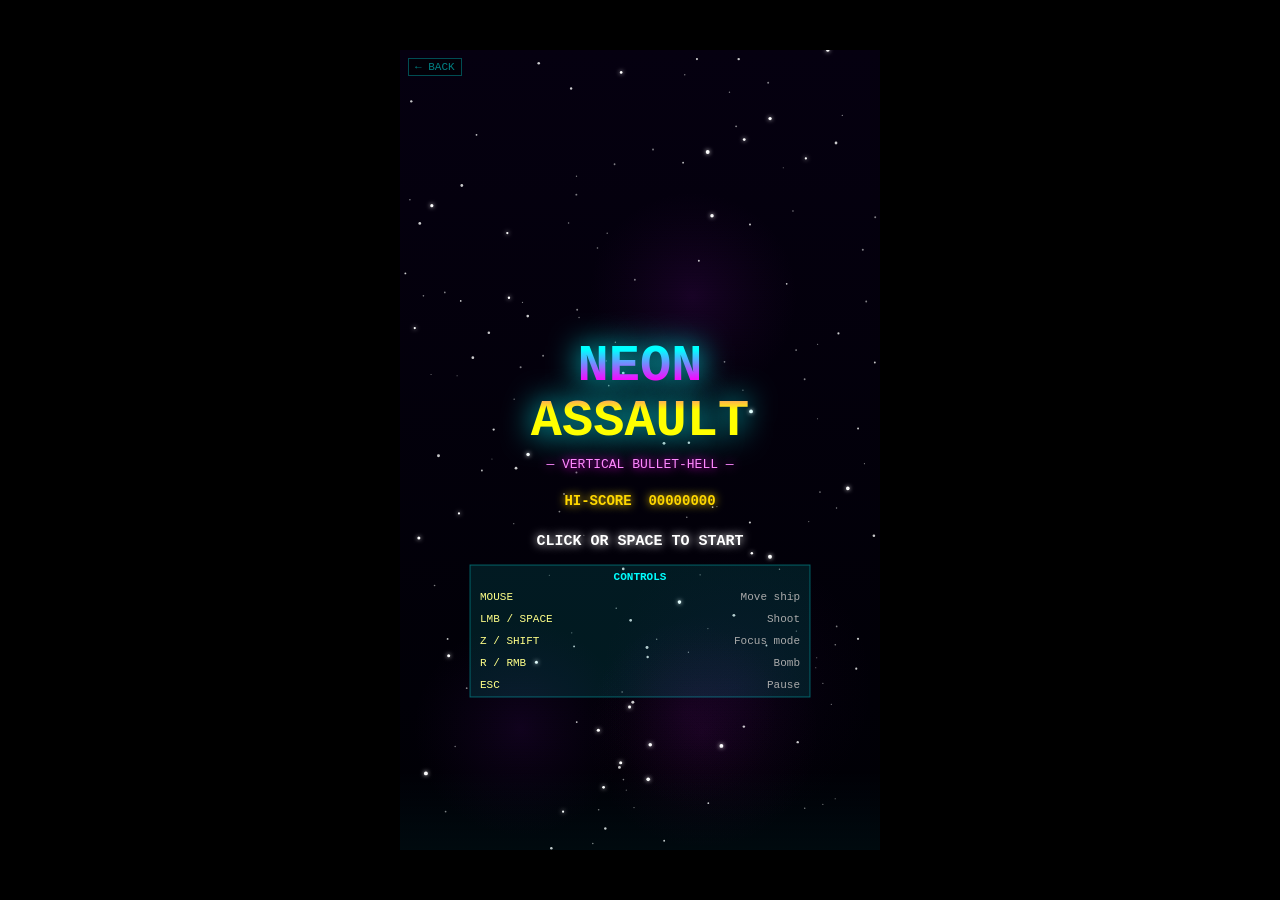
==== commit 84518768: "Restore NEON ASSAULT bullet-hell shmup https://claude.ai/code/session_01Rm9tBSxo6ha3b2U1DQVcdi" ====
--- a/game.html
+++ b/game.html
@@ -1,1875 +1,1341 @@
 <!DOCTYPE html>
-<html lang="de">
+<html lang="en">
 <head>
 <meta charset="UTF-8"/>
 <meta name="viewport" content="width=device-width, initial-scale=1.0"/>
-<title>VOIDSTRIKE – Das Spiel</title>
+<title>NEON ASSAULT</title>
 <style>
-  *{margin:0;padding:0;box-sizing:border-box;}
-  body{background:#000;display:flex;flex-direction:column;align-items:center;justify-content:center;height:100vh;overflow:hidden;font-family:'Segoe UI',sans-serif;color:#fff;}
-  #gameCanvas{display:block;cursor:crosshair;border:1px solid #333;max-width:100vw;max-height:100vh;}
-  #ui{position:fixed;top:0;left:0;right:0;bottom:0;pointer-events:none;}
-  #hud{position:absolute;top:16px;left:16px;right:16px;display:flex;justify-content:space-between;align-items:flex-start;}
-  .hud-left,.hud-right{display:flex;flex-direction:column;gap:8px;}
-  .hud-center{display:flex;flex-direction:column;align-items:center;gap:4px;}
-  .label{font-size:10px;letter-spacing:0.2em;color:#888;text-transform:uppercase;}
-  .value{font-size:22px;font-weight:900;letter-spacing:0.05em;}
-  #healthBar{width:180px;height:8px;background:rgba(255,255,255,0.1);border-radius:4px;overflow:hidden;}
-  #healthFill{height:100%;background:linear-gradient(90deg,#e63946,#ff8fa3);border-radius:4px;transition:width 0.2s;}
-  #armorBar{width:180px;height:6px;background:rgba(255,255,255,0.1);border-radius:3px;overflow:hidden;margin-top:4px;}
-  #armorFill{height:100%;background:linear-gradient(90deg,#2ec4b6,#80ffed);border-radius:3px;transition:width 0.2s;}
-  #ammoDisplay{font-size:28px;font-weight:900;color:#fff;}
-  #ammoDisplay span{font-size:14px;color:#666;}
-  #waveDisplay{font-size:14px;font-weight:700;letter-spacing:0.15em;color:#f4a261;}
-  #weaponDisplay{font-size:12px;letter-spacing:0.1em;color:#2ec4b6;}
-  #killDisplay{font-size:28px;font-weight:900;color:#e63946;}
-  #overlay{position:absolute;inset:0;display:flex;flex-direction:column;align-items:center;justify-content:center;background:rgba(0,0,0,0.85);pointer-events:all;}
-  #overlay.hidden{display:none;}
-  .overlay-title{font-size:clamp(3rem,8vw,6rem);font-weight:900;letter-spacing:0.1em;background:linear-gradient(135deg,#fff 30%,#e63946);-webkit-background-clip:text;-webkit-text-fill-color:transparent;background-clip:text;margin-bottom:8px;}
-  .overlay-sub{font-size:1rem;color:#888;letter-spacing:0.15em;margin-bottom:40px;}
-  .overlay-btn{background:#e63946;color:#fff;border:none;padding:16px 48px;font-size:1rem;font-weight:700;letter-spacing:0.1em;border-radius:4px;cursor:pointer;transition:all 0.2s;margin:6px;pointer-events:all;}
-  .overlay-btn:hover{background:#c1121f;transform:scale(1.04);}
-  .overlay-btn.sec{background:transparent;border:2px solid rgba(255,255,255,0.2);color:#ccc;}
-  .overlay-btn.sec:hover{border-color:#fff;color:#fff;}
-  .controls-hint{margin-top:32px;font-size:0.78rem;color:#444;text-align:center;line-height:2;}
-  .controls-hint span{color:#666;}
-  #waveAnnounce{position:absolute;top:50%;left:50%;transform:translate(-50%,-50%);font-size:clamp(1.5rem,4vw,3rem);font-weight:900;letter-spacing:0.2em;color:#f4a261;opacity:0;pointer-events:none;text-shadow:0 0 40px rgba(244,162,97,0.8);transition:opacity 0.4s;}
-  #crosshair{position:absolute;width:20px;height:20px;pointer-events:none;display:none;}
-  #minimap{position:absolute;bottom:16px;right:16px;width:120px;height:120px;border:1px solid rgba(255,255,255,0.1);border-radius:4px;overflow:hidden;background:rgba(0,0,0,0.5);}
-  #minimapCanvas{width:100%;height:100%;}
-  #scorePopups{position:absolute;inset:0;pointer-events:none;overflow:hidden;}
-  #weaponBar{position:absolute;bottom:16px;left:50%;transform:translateX(-50%);display:flex;gap:8px;}
-  .weapon-slot{padding:8px 16px;border:1px solid rgba(255,255,255,0.1);border-radius:4px;font-size:0.75rem;font-weight:700;letter-spacing:0.08em;color:#666;background:rgba(0,0,0,0.5);transition:all 0.2s;}
-  .weapon-slot.active{border-color:#2ec4b6;color:#2ec4b6;background:rgba(46,196,182,0.1);}
-  .weapon-slot.locked{color:#333;border-color:#222;}
-  /* MAP SELECT */
-  .map-select-grid{display:flex;gap:18px;justify-content:center;flex-wrap:wrap;margin-bottom:28px;}
-  .map-card-s{width:210px;border:2px solid rgba(255,255,255,0.1);border-radius:12px;overflow:hidden;cursor:pointer;transition:all 0.25s;background:rgba(255,255,255,0.03);}
-  .map-card-s:hover{transform:translateY(-6px);}
-  .map-card-s.jungle:hover{border-color:#4caf50;}
-  .map-card-s.arctic:hover{border-color:#64b5f6;}
-  .map-card-s.volcano:hover{border-color:#ff5722;}
-  .map-preview{height:110px;display:flex;align-items:center;justify-content:center;font-size:3.2rem;position:relative;overflow:hidden;}
-  .jungle-prev{background:radial-gradient(ellipse at 50% 60%,#1e5c0a,#0a1a05);}
-  .arctic-prev{background:radial-gradient(ellipse at 50% 60%,#1a4a7a,#050e18);}
-  .volcano-prev{background:radial-gradient(ellipse at 50% 80%,#b02010,#1a0500);}
-  .map-card-info{padding:14px 16px;}
-  .map-card-info h3{font-size:0.92rem;font-weight:900;letter-spacing:0.1em;margin-bottom:5px;}
-  .map-jungle h3{color:#69d44e;} .map-arctic h3{color:#82d0f5;} .map-volcano h3{color:#ff7043;}
-  .map-card-info p{font-size:0.76rem;color:#777;margin-bottom:10px;line-height:1.5;}
-  .map-diff{font-size:0.68rem;font-weight:700;letter-spacing:0.12em;padding:3px 9px;border-radius:3px;}
-  .diff-mid{background:rgba(76,175,80,0.15);color:#4caf50;}
-  .diff-hard{background:rgba(100,181,246,0.15);color:#64b5f6;}
-  .diff-xhard{background:rgba(255,87,34,0.15);color:#ff5722;}
-  .diff-legend{background:rgba(180,120,255,0.15);color:#c084fc;}
-  .map-space h3{color:#a78bfa;}
-  .space-prev{background:radial-gradient(ellipse at 50% 50%,#1a0a40,#000008);}
+  * { margin: 0; padding: 0; box-sizing: border-box; }
+  body {
+    background: #000;
+    display: flex;
+    justify-content: center;
+    align-items: center;
+    min-height: 100vh;
+    overflow: hidden;
+    font-family: 'Courier New', monospace;
+  }
+  #gameWrapper {
+    position: relative;
+    width: 480px;
+    height: 800px;
+  }
+  canvas {
+    display: block;
+    width: 480px;
+    height: 800px;
+    image-rendering: pixelated;
+  }
+  #backBtn {
+    position: absolute;
+    top: 8px;
+    left: 8px;
+    color: rgba(0,255,255,0.5);
+    text-decoration: none;
+    font-size: 11px;
+    font-family: 'Courier New', monospace;
+    z-index: 10;
+    padding: 2px 6px;
+    border: 1px solid rgba(0,255,255,0.3);
+    background: rgba(0,0,0,0.5);
+    transition: color 0.2s, border-color 0.2s;
+  }
+  #backBtn:hover { color: #0ff; border-color: #0ff; }
+
+  @media (max-height: 820px) {
+    #gameWrapper { transform: scale(0.9); transform-origin: center center; }
+  }
+  @media (max-height: 740px) {
+    #gameWrapper { transform: scale(0.8); transform-origin: center center; }
+  }
+  @media (max-width: 500px) {
+    #gameWrapper { transform: scale(0.95); transform-origin: center center; }
+  }
 </style>
 </head>
 <body>
-<canvas id="gameCanvas"></canvas>
-
-<div id="ui">
-  <div id="hud">
-    <div class="hud-left">
-      <div class="label">Leben</div>
-      <div id="healthBar"><div id="healthFill" style="width:100%"></div></div>
-      <div id="armorBar"><div id="armorFill" style="width:100%"></div></div>
-      <div class="value" id="hpValue">100</div>
-      <div id="xp-row" style="margin-top:6px;display:flex;align-items:center;gap:8px;">
-        <span style="font-size:0.65rem;color:#ffd700;font-weight:700;letter-spacing:0.1em;" id="hud-level">LVL 1</span>
-        <div style="flex:1;height:4px;background:rgba(255,255,255,0.1);border-radius:2px;overflow:hidden;">
-          <div id="xp-bar" style="height:100%;width:0%;background:linear-gradient(90deg,#ffd700,#ff8c00);border-radius:2px;transition:width 0.3s;"></div>
-        </div>
-      </div>
-    </div>
-    <div class="hud-center">
-      <div id="waveDisplay">WELLE 1</div>
-      <div id="weaponDisplay">PISTOLE</div>
-      <div class="label">Punkte</div>
-      <div class="value" id="scoreValue">0</div>
-    </div>
-    <div class="hud-right" style="align-items:flex-end;">
-      <div class="label">Kills</div>
-      <div id="killDisplay">0</div>
-      <div class="label">Munition</div>
-      <div id="ammoDisplay">∞</div>
-    </div>
-  </div>
-
-  <div id="weaponBar">
-    <div class="weapon-slot active" id="ws0">1 PISTOLE</div>
-    <div class="weapon-slot locked" id="ws1">2 MP5</div>
-    <div class="weapon-slot locked" id="ws2">3 SHOTGUN</div>
-    <div class="weapon-slot locked" id="ws3">4 SNIPER</div>
-    <div class="weapon-slot locked" id="ws4">5 RPG</div>
-    <div class="weapon-slot locked" id="ws5">6 KANONE</div>
-  </div>
-
-  <div id="minimap"><canvas id="minimapCanvas" width="120" height="120"></canvas></div>
-  <div id="waveAnnounce"></div>
-  <div id="scorePopups"></div>
-
-  <div id="overlay">
-    <div class="overlay-title">VOIDSTRIKE</div>
-    <div class="overlay-sub">WÄHLE DEINE MAP</div>
-    <div class="map-select-grid">
-      <div class="map-card-s jungle" onclick="startGame('jungle')">
-        <div class="map-preview jungle-prev">🌿</div>
-        <div class="map-card-info map-jungle">
-          <h3>DSCHUNGEL</h3>
-          <p>Dichter Urwald, enge Pfade, Flusssperren. Viel Deckung.</p>
-          <span class="map-diff diff-mid">MITTEL</span>
-        </div>
-      </div>
-      <div class="map-card-s arctic" onclick="startGame('arctic')">
-        <div class="map-preview arctic-prev">❄️</div>
-        <div class="map-card-info map-arctic">
-          <h3>ARKTIS</h3>
-          <p>Offenes Eisfeld, Gletscher, gefrorener See. Sniper-Terrain.</p>
-          <span class="map-diff diff-hard">SCHWER</span>
-        </div>
-      </div>
-      <div class="map-card-s volcano" onclick="startGame('volcano')">
-        <div class="map-preview volcano-prev">🌋</div>
-        <div class="map-card-info map-volcano">
-          <h3>VULKAN</h3>
-          <p>Lavakanäle, Felsnadeln, Kraterrand. Extremes Terrain.</p>
-          <span class="map-diff diff-xhard">SEHR SCHWER</span>
-        </div>
-      </div>
-      <div class="map-card-s" style="border-color:rgba(167,139,250,0.3)" onclick="startGame('space')">
-        <div class="map-preview space-prev">🪐</div>
-        <div class="map-card-info map-space">
-          <h3>WELTALL</h3>
-          <p>Raumstation, Asteroidenfelder, Planeten im Hintergrund.</p>
-          <span class="map-diff diff-legend">LEGENDÄR</span>
-        </div>
-      </div>
-    </div>
-    <div class="controls-hint">
-      <span>WASD</span> Bewegen &nbsp;|&nbsp; <span>Maus</span> Zielen &nbsp;|&nbsp; <span>Klick</span> Schießen<br>
-      <span>1-6</span> Waffe &nbsp;|&nbsp; <span>R</span> Nachladen &nbsp;|&nbsp; <span>SHIFT</span> Sprint &nbsp;|&nbsp; <span>SPACE</span> Dash
-    </div>
-  </div>
+<div id="gameWrapper">
+  <canvas id="c" width="480" height="800"></canvas>
+  <a href="index.html" id="backBtn">&#8592; BACK</a>
 </div>
-
 <script>
-const canvas = document.getElementById('gameCanvas');
-const ctx = canvas.getContext('2d');
-const mmCanvas = document.getElementById('minimapCanvas');
-const mmCtx = mmCanvas.getContext('2d');
-
-// ─── CANVAS RESIZE ───────────────────────────────────────────────
-function resize() {
-  const s = Math.min(window.innerWidth, window.innerHeight * 1.5, 1100);
-  canvas.width = Math.floor(s);
-  canvas.height = Math.floor(s * 0.65);
-}
-resize();
-window.addEventListener('resize', resize);
-
-// ─── CONSTANTS ───────────────────────────────────────────────────
-const MAP_W = 3200, MAP_H = 2000;
-const TILE = 64;
-
-const MAP_THEME = {
-  jungle:  { floor:'#0b1a07', grid:'rgba(0,180,0,0.04)',    wallFill:'#1e4a10', wallLine:'#2d6e1a', wallTop:'rgba(100,200,50,0.1)',  wallGlow:'#3a8a20', mmFloor:'#0d220a', mmWall:'#2a5a12' },
-  arctic:  { floor:'#08121e', grid:'rgba(140,210,255,0.04)', wallFill:'#5a9ab8', wallLine:'#90c8e8', wallTop:'rgba(200,235,255,0.2)', wallGlow:'#a0d8f8', mmFloor:'#0a1828', mmWall:'#4a8aaa' },
-  volcano: { floor:'#140800', grid:'rgba(255,80,0,0.05)',   wallFill:'#1e1208', wallLine:'#2e1c0a', wallTop:'rgba(255,90,0,0.06)',   wallGlow:'#ff4400', mmFloor:'#1a0a00', mmWall:'#2a1a08' },
-  space:   { floor:'#000008', grid:'rgba(80,60,180,0.03)',  wallFill:'#1a1a30', wallLine:'#3a3a60', wallTop:'rgba(120,140,255,0.1)',  wallGlow:'#6060ff', mmFloor:'#000010', mmWall:'#2a2a50' },
+// =============================================================
+// NEON ASSAULT — Vertical Bullet-Hell Shoot-em-up
+// =============================================================
+
+var canvas = document.getElementById('c');
+var ctx = canvas.getContext('2d');
+var W = 480, H = 800;
+
+// =============================================================
+// UTILITIES
+// =============================================================
+function lerp(a, b, t) { return a + (b - a) * t; }
+function clamp(v, lo, hi) { return Math.max(lo, Math.min(hi, v)); }
+function rand(lo, hi) { return lo + Math.random() * (hi - lo); }
+function randInt(lo, hi) { return Math.floor(rand(lo, hi + 1)); }
+function dist(ax, ay, bx, by) { return Math.hypot(ax - bx, ay - by); }
+function angTo(ax, ay, bx, by) { return Math.atan2(by - ay, bx - ax); }
+
+function glow(color, size) {
+  ctx.shadowColor = color;
+  ctx.shadowBlur = size;
+}
+function noGlow() {
+  ctx.shadowColor = 'transparent';
+  ctx.shadowBlur = 0;
+}
+
+// =============================================================
+// INPUT
+// =============================================================
+var keys = {};
+var mouse = { x: W / 2, y: H - 150, down: false, rightDown: false };
+
+canvas.addEventListener('mousemove', function(e) {
+  var r = canvas.getBoundingClientRect();
+  var scaleX = W / r.width;
+  var scaleY = H / r.height;
+  mouse.x = (e.clientX - r.left) * scaleX;
+  mouse.y = (e.clientY - r.top) * scaleY;
+});
+canvas.addEventListener('mousedown', function(e) {
+  if (e.button === 0) mouse.down = true;
+  if (e.button === 2) { mouse.rightDown = true; e.preventDefault(); }
+});
+canvas.addEventListener('mouseup', function(e) {
+  if (e.button === 0) mouse.down = false;
+  if (e.button === 2) mouse.rightDown = false;
+});
+canvas.addEventListener('contextmenu', function(e) { e.preventDefault(); });
+document.addEventListener('keydown', function(e) {
+  keys[e.code] = true;
+  keys[e.key] = true;
+  if (e.code === 'Space') e.preventDefault();
+});
+document.addEventListener('keyup', function(e) {
+  keys[e.code] = false;
+  keys[e.key] = false;
+});
+
+// =============================================================
+// GAME STATE
+// =============================================================
+var STATE = { MENU: 0, PLAYING: 1, STAGE_CLEAR: 2, GAME_OVER: 3, VICTORY: 4, PAUSED: 5 };
+var gameState = STATE.MENU;
+var score = 0;
+var hiScore = 0;
+var stage = 1;
+var bossActive = false;
+var bossDefeated = false;
+var stageClearTimer = 0;
+var stageAnnounceTimer = 0;
+var bossAnnounceTimer = 0;
+var screenShake = 0;
+var gameOverTimer = 0;
+var pressAnyTimer = 0;
+
+// =============================================================
+// PARALLAX STARFIELD
+// =============================================================
+var stars = [];
+function initStars() {
+  stars = [];
+  var i;
+  for (i = 0; i < 80; i++) stars.push({ x: rand(0, W), y: rand(0, H), r: rand(0.5, 1), speed: 0.3, layer: 0 });
+  for (i = 0; i < 50; i++) stars.push({ x: rand(0, W), y: rand(0, H), r: rand(0.8, 1.5), speed: 0.7, layer: 1 });
+  for (i = 0; i < 30; i++) stars.push({ x: rand(0, W), y: rand(0, H), r: rand(1, 2), speed: 1.4, layer: 2 });
+}
+initStars();
+
+var nebulae = [];
+function initNebulae() {
+  nebulae = [];
+  for (var i = 0; i < 5; i++) {
+    nebulae.push({ x: rand(50, W - 50), y: rand(50, H - 50), r: rand(80, 180), hue: randInt(240, 300), alpha: rand(0.02, 0.06) });
+  }
+}
+initNebulae();
+
+function updateStars() {
+  for (var i = 0; i < stars.length; i++) {
+    stars[i].y += stars[i].speed;
+    if (stars[i].y > H) { stars[i].y = 0; stars[i].x = rand(0, W); }
+  }
+}
+
+function drawBackground() {
+  var bgGrad = ctx.createLinearGradient(0, 0, 0, H);
+  bgGrad.addColorStop(0, '#050010');
+  bgGrad.addColorStop(1, '#000005');
+  ctx.fillStyle = bgGrad;
+  ctx.fillRect(0, 0, W, H);
+
+  var i, n, grad;
+  for (i = 0; i < nebulae.length; i++) {
+    n = nebulae[i];
+    grad = ctx.createRadialGradient(n.x, n.y, 0, n.x, n.y, n.r);
+    grad.addColorStop(0, 'hsla(' + n.hue + ',80%,50%,' + (n.alpha * 2) + ')');
+    grad.addColorStop(1, 'hsla(' + n.hue + ',80%,30%,0)');
+    ctx.fillStyle = grad;
+    ctx.beginPath();
+    ctx.arc(n.x, n.y, n.r, 0, Math.PI * 2);
+    ctx.fill();
+  }
+
+  var s;
+  for (i = 0; i < stars.length; i++) {
+    s = stars[i];
+    var brightness = s.layer === 2 ? 1 : s.layer === 1 ? 0.8 : 0.5;
+    if (s.layer === 2) glow('#fff', 4);
+    ctx.fillStyle = 'rgba(255,255,255,' + brightness + ')';
+    ctx.beginPath();
+    ctx.arc(s.x, s.y, s.r, 0, Math.PI * 2);
+    ctx.fill();
+    if (s.layer === 2) noGlow();
+  }
+
+  var floorGrad = ctx.createLinearGradient(0, H - 80, 0, H);
+  floorGrad.addColorStop(0, 'rgba(0,255,255,0)');
+  floorGrad.addColorStop(1, 'rgba(0,255,255,0.04)');
+  ctx.fillStyle = floorGrad;
+  ctx.fillRect(0, H - 80, W, 80);
+}
+
+function drawScanlines() {
+  ctx.fillStyle = 'rgba(0,0,0,0.03)';
+  for (var y = 0; y < H; y += 3) ctx.fillRect(0, y, W, 1);
+}
+
+// =============================================================
+// PARTICLES
+// =============================================================
+var particles = [];
+
+function spawnParticles(x, y, count, color, speedMin, speedMax, lifeMin, lifeMax, sizeMin, sizeMax) {
+  for (var i = 0; i < count; i++) {
+    var a = rand(0, Math.PI * 2);
+    var sp = rand(speedMin, speedMax);
+    var life = rand(lifeMin, lifeMax);
+    particles.push({ x: x, y: y, vx: Math.cos(a) * sp, vy: Math.sin(a) * sp, color: color, life: life, maxLife: life, size: rand(sizeMin, sizeMax), alpha: 1 });
+  }
+}
+
+function spawnExplosion(x, y, color, count) {
+  spawnParticles(x, y, count, color, 1, 6, 20, 50, 2, 5);
+  spawnParticles(x, y, Math.floor(count / 2), '#ffffff', 0.5, 3, 10, 30, 1, 3);
+}
+
+function spawnEngineTrail(x, y) {
+  if (Math.random() > 0.4) return;
+  var life = rand(10, 20);
+  particles.push({ x: x + rand(-3, 3), y: y + rand(0, 6), vx: rand(-0.3, 0.3), vy: rand(0.5, 1.5), color: '#00ffff', life: life, maxLife: life, size: rand(1, 3), alpha: 0.8 });
+}
+
+function spawnBombRing(x, y) {
+  for (var i = 0; i < 60; i++) {
+    var a = (i / 60) * Math.PI * 2;
+    particles.push({ x: x, y: y, vx: Math.cos(a) * 8, vy: Math.sin(a) * 8, color: '#00ffff', life: 30, maxLife: 30, size: 3, alpha: 1 });
+  }
+}
+
+function updateParticles() {
+  for (var i = particles.length - 1; i >= 0; i--) {
+    var p = particles[i];
+    p.x += p.vx; p.y += p.vy; p.vy += 0.05;
+    p.life--;
+    p.alpha = p.life / p.maxLife;
+    if (p.life <= 0) particles.splice(i, 1);
+  }
+}
+
+function drawParticles() {
+  for (var i = 0; i < particles.length; i++) {
+    var p = particles[i];
+    ctx.globalAlpha = p.alpha * 0.9;
+    glow(p.color, 6);
+    ctx.fillStyle = p.color;
+    ctx.beginPath();
+    ctx.arc(p.x, p.y, p.size, 0, Math.PI * 2);
+    ctx.fill();
+  }
+  noGlow();
+  ctx.globalAlpha = 1;
+}
+
+// =============================================================
+// PLAYER
+// =============================================================
+var player = {
+  x: W / 2, y: H - 150,
+  lives: 3,
+  weaponLevel: 1,
+  bombs: 3,
+  invincible: 0,
+  fireTimer: 0,
+  hitRadius: 6,
+  alive: true,
+  graze: 0
 };
 
-// ─── WEAPONS CONFIG ──────────────────────────────────────────────
-const WEAPONS = [
-  { id:0, name:'PISTOLE',  color:'#aaa',    damage:25,  rate:400,  speed:14, spread:0.04, ammo:-1,   maxAmmo:-1,  reloadTime:800,  burst:1, auto:false, unlockWave:1 },
-  { id:1, name:'MP5',      color:'#f4a261', damage:15,  rate:100,  speed:16, spread:0.10, ammo:30,   maxAmmo:30,  reloadTime:1500, burst:1, auto:true,  unlockWave:2 },
-  { id:2, name:'SHOTGUN',  color:'#e63946', damage:18,  rate:700,  speed:13, spread:0.25, ammo:8,    maxAmmo:8,   reloadTime:2000, burst:6, auto:false, unlockWave:3 },
-  { id:3, name:'SNIPER',   color:'#2ec4b6', damage:120, rate:1200, speed:22, spread:0.01, ammo:5,    maxAmmo:5,   reloadTime:2500, burst:1, auto:false, unlockWave:4 },
-  { id:4, name:'RPG',      color:'#ff6b35', damage:200, rate:2000, speed:8,  spread:0.00, ammo:3,    maxAmmo:3,   reloadTime:3000, burst:1, auto:false, unlockWave:6 },
-  { id:5, name:'KANONE',  color:'#ffd700', damage:350, rate:2500, speed:6,  spread:0.00, ammo:4,    maxAmmo:4,   reloadTime:3500, burst:1, auto:false, unlockWave:3 },
-];
-
-// ─── PERKS ───────────────────────────────────────────────────────
-const PERKS = [
-  { id:'dmg',      name:'SCHADEN+',      icon:'💥', desc:'×1.3 Schaden',         apply: p => p._dmgMult    *= 1.3 },
-  { id:'rate',     name:'FEUERRATE+',    icon:'⚡', desc:'×0.8 Schussintervall',  apply: p => p._rateMult   *= 0.8 },
-  { id:'reload',   name:'NACHLADEN+',    icon:'🔄', desc:'×0.75 Nachladezeit',    apply: p => p._reloadMult *= 0.75 },
-  { id:'speed',    name:'TEMPO+',        icon:'👟', desc:'×1.2 Bewegung',         apply: p => p._speedMult  *= 1.2 },
-  { id:'hp',       name:'LEBEN+',        icon:'❤️', desc:'+50 max HP',            apply: p => { p.maxHp += 50; p.hp = Math.min(p.hp+50, p.maxHp); } },
-  { id:'armor',    name:'RÜSTUNG+',      icon:'🛡️', desc:'+25 max Rüstung',       apply: p => { p.maxArmor += 25; p.armor = Math.min(p.armor+25, p.maxArmor); } },
-  { id:'spread',   name:'PRÄZISION+',    icon:'🎯', desc:'×0.7 Streuung',         apply: p => p._spreadMult *= 0.7 },
-  { id:'regen',    name:'REGENERATION',  icon:'💊', desc:'+2 HP/s',               apply: p => p._regen     += 2 },
-  { id:'vamp',     name:'VAMPIR',        icon:'🧛', desc:'+5 HP pro Kill',        apply: p => p._vamp      += 5 },
-  { id:'multishot',name:'MEHRFACHSCHUSS',icon:'🔱', desc:'+1 extra Kugel',        apply: p => p._multishot += 1 },
-  { id:'dmg2',     name:'SCHADEN++',     icon:'💢', desc:'×1.5 Schaden',         apply: p => p._dmgMult    *= 1.5 },
-  { id:'shield',   name:'SCHILD',        icon:'⚔️', desc:'+40 Rüstung sofort',    apply: p => { p.armor = Math.min(p.armor+40, p.maxArmor); } },
-];
-
-// ─── ENEMY TYPES ─────────────────────────────────────────────────
-const ENEMY_TYPES = [
-  { type:'grunt',   hp:60,  speed:1.2, size:14, color:'#e63946', score:10,  damage:8,  atk:800  },
-  { type:'runner',  hp:35,  speed:2.2, size:11, color:'#f4a261', score:15,  damage:5,  atk:600  },
-  { type:'heavy',   hp:200, speed:0.6, size:22, color:'#9b2226', score:30,  damage:20, atk:1200 },
-  { type:'sniper',  hp:50,  speed:0.8, size:12, color:'#a8dadc', score:25,  damage:30, atk:2000 },
-  { type:'exploder',hp:80,  speed:1.0, size:16, color:'#f77f00', score:20,  damage:50, atk:500  },
-  { type:'boss',    hp:800, speed:0.7, size:36, color:'#6a0572', score:200, damage:40, atk:1500 },
-];
-
-// ─── GAME STATE ──────────────────────────────────────────────────
-let G = {};
-function initState(mapType) {
-  G = {
-    running: false,
-    paused: false,
-    wave: 1,
-    score: 0,
-    kills: 0,
-    waveTimer: 0,
-    waveDelay: 3000,
-    waveActive: false,
-    enemies: [],
-    bullets: [],
-    particles: [],
-    drops: [],
-    walls: [],
-    decorations: [],
-    mapType: mapType || 'jungle',
-    lastTime: 0,
-    mx: 0, my: 0,
-    keys: {},
-    mouseDown: false,
-    camera: { x:0, y:0 },
-    player: {
-      x: MAP_W/2, y: MAP_H/2,
-      vx:0, vy:0,
-      hp:100, maxHp:100,
-      armor:0, maxArmor:100,
-      speed:3.2,
-      weapon: 0,
-      weapons: [{ ...WEAPONS[0], ammo:-1, reloading:false, reloadStart:0 }],
-      lastShot: 0,
-      invincible: 0,
-      dash: 0,
-      dashCooldown: 0,
-      activePerks: [],
-      _dmgMult:1, _rateMult:1, _reloadMult:1, _spreadMult:1, _speedMult:1,
-      _regen:0, _vamp:0, _multishot:1, _armor:0,
-    },
-    nextEnemyId: 0,
-    nextBulletId: 0,
-    shake: 0,
-    hitFlash: 0,
-    level: 1,
-    xp: 0,
-    xpToNext: 100,
-    activePerks: [],
-    pendingLevelUp: false,
-    levelFlash: 0,
+function resetPlayer() {
+  player.x = W / 2; player.y = H - 150;
+  player.invincible = 0; player.weaponLevel = 1;
+  player.alive = true; player.fireTimer = 0; player.graze = 0;
+}
+
+function drawPlayerShip(px, py, focusMode) {
+  ctx.save();
+  ctx.translate(px, py);
+
+  var engineGrad = ctx.createRadialGradient(0, 16, 0, 0, 20, 20);
+  engineGrad.addColorStop(0, 'rgba(0,255,255,0.8)');
+  engineGrad.addColorStop(1, 'rgba(0,100,255,0)');
+  ctx.fillStyle = engineGrad;
+  ctx.beginPath();
+  ctx.ellipse(0, 18, 10, 16, 0, 0, Math.PI * 2);
+  ctx.fill();
+
+  glow('#00ffff', 12);
+  ctx.strokeStyle = '#00aaff';
+  ctx.lineWidth = 2;
+  ctx.fillStyle = 'rgba(0,150,255,0.4)';
+
+  ctx.beginPath();
+  ctx.moveTo(0, -18); ctx.lineTo(-24, 8); ctx.lineTo(-16, 14); ctx.lineTo(-8, 6);
+  ctx.closePath(); ctx.fill(); ctx.stroke();
+
+  ctx.beginPath();
+  ctx.moveTo(0, -18); ctx.lineTo(24, 8); ctx.lineTo(16, 14); ctx.lineTo(8, 6);
+  ctx.closePath(); ctx.fill(); ctx.stroke();
+
+  ctx.fillStyle = 'rgba(0,200,255,0.7)';
+  ctx.strokeStyle = '#00ffff'; ctx.lineWidth = 2;
+  ctx.beginPath();
+  ctx.moveTo(0, -22); ctx.lineTo(-10, 12); ctx.lineTo(0, 8); ctx.lineTo(10, 12);
+  ctx.closePath(); ctx.fill(); ctx.stroke();
+
+  noGlow();
+  ctx.fillStyle = '#ffffff';
+  ctx.beginPath();
+  ctx.moveTo(0, -14); ctx.lineTo(-4, 4); ctx.lineTo(0, 2); ctx.lineTo(4, 4);
+  ctx.closePath(); ctx.fill();
+
+  glow('#00ffff', 15);
+  ctx.fillStyle = '#00ffff';
+  ctx.beginPath(); ctx.arc(0, -22, 2.5, 0, Math.PI * 2); ctx.fill();
+  noGlow();
+
+  if (player.graze > 0) {
+    ctx.globalAlpha = (player.graze / 20) * 0.6;
+    glow('#ffff00', 20);
+    ctx.strokeStyle = '#ffff00'; ctx.lineWidth = 2;
+    ctx.beginPath(); ctx.arc(0, 0, 28, 0, Math.PI * 2); ctx.stroke();
+    noGlow(); ctx.globalAlpha = 1;
+  }
+
+  if (focusMode) {
+    ctx.globalAlpha = 0.9;
+    glow('#ff0066', 8);
+    ctx.strokeStyle = '#ff0066'; ctx.lineWidth = 1.5;
+    ctx.beginPath(); ctx.arc(0, 0, player.hitRadius, 0, Math.PI * 2); ctx.stroke();
+    ctx.fillStyle = 'rgba(255,0,100,0.3)'; ctx.fill();
+    noGlow(); ctx.globalAlpha = 1;
+  }
+
+  ctx.restore();
+}
+
+function updatePlayer() {
+  if (!player.alive) return;
+  var focusMode = !!(keys['KeyZ'] || keys['ShiftLeft'] || keys['ShiftRight'] || keys['z'] || keys['Z']);
+  var lerpSpeed = focusMode ? 0.055 : 0.11;
+
+  player.x += (mouse.x - player.x) * lerpSpeed * 9;
+  player.y += (mouse.y - player.y) * lerpSpeed * 9;
+  player.x = clamp(player.x, 20, W - 20);
+  player.y = clamp(player.y, 20, H - 20);
+
+  spawnEngineTrail(player.x, player.y + 14);
+  if (player.invincible > 0) player.invincible--;
+  if (player.graze > 0) player.graze--;
+
+  var firing = !!(mouse.down || keys['Space'] || keys[' ']);
+  player.fireTimer++;
+  var fireRate = Math.max(4, 8 - player.weaponLevel);
+  if (firing && player.fireTimer >= fireRate) {
+    player.fireTimer = 0;
+    firePlayerBullets();
+  }
+}
+
+// =============================================================
+// PLAYER BULLETS
+// =============================================================
+var playerBullets = [];
+
+function firePlayerBullets() {
+  var wl = player.weaponLevel;
+  var x = player.x, y = player.y - 22;
+  addPlayerBullet(x, y, 0, -16);
+  if (wl >= 2) { addPlayerBullet(x - 8, y, -0.5, -16); addPlayerBullet(x + 8, y, 0.5, -16); }
+  if (wl >= 3) { addPlayerBullet(x - 4, y - 5, 0, -16); }
+  if (wl >= 4) { addPlayerBullet(x - 14, y + 4, -1.5, -15); addPlayerBullet(x + 14, y + 4, 1.5, -15); }
+  if (wl >= 5) { addPlayerBullet(x - 18, y + 8, -2.5, -14); addPlayerBullet(x + 18, y + 8, 2.5, -14); }
+}
+
+function addPlayerBullet(x, y, vx, vy) {
+  playerBullets.push({ x: x, y: y, vx: vx, vy: vy, r: 4, damage: 1 });
+}
+
+function updatePlayerBullets() {
+  for (var i = playerBullets.length - 1; i >= 0; i--) {
+    var b = playerBullets[i];
+    b.x += b.vx; b.y += b.vy;
+    if (b.y < -20 || b.x < -20 || b.x > W + 20) playerBullets.splice(i, 1);
+  }
+}
+
+function drawPlayerBullets() {
+  glow('#00ffff', 12);
+  for (var i = 0; i < playerBullets.length; i++) {
+    var b = playerBullets[i];
+    ctx.fillStyle = '#ffffff';
+    ctx.beginPath(); ctx.ellipse(b.x, b.y, 2, 5, 0, 0, Math.PI * 2); ctx.fill();
+    ctx.fillStyle = '#00ffff';
+    ctx.beginPath(); ctx.ellipse(b.x, b.y, 1.5, 4, 0, 0, Math.PI * 2); ctx.fill();
+  }
+  noGlow();
+}
+
+// =============================================================
+// ENEMY BULLETS
+// =============================================================
+var enemyBullets = [];
+
+function addEnemyBullet(x, y, vx, vy, color, r) {
+  enemyBullets.push({ x: x, y: y, vx: vx, vy: vy, color: color || '#ff4400', r: r || 5 });
+}
+
+function fireAimed(ex, ey, speed, color, spread) {
+  var a = angTo(ex, ey, player.x, player.y);
+  var s;
+  if (spread) {
+    for (s = -spread; s <= spread; s++) {
+      var a2 = a + s * 0.25;
+      addEnemyBullet(ex, ey, Math.cos(a2) * speed, Math.sin(a2) * speed, color);
+    }
+  } else {
+    addEnemyBullet(ex, ey, Math.cos(a) * speed, Math.sin(a) * speed, color);
+  }
+}
+
+function fireCircle(ex, ey, count, speed, color, offset) {
+  for (var i = 0; i < count; i++) {
+    var a = (i / count) * Math.PI * 2 + (offset || 0);
+    addEnemyBullet(ex, ey, Math.cos(a) * speed, Math.sin(a) * speed, color, 5);
+  }
+}
+
+function updateEnemyBullets() {
+  var i, b, d;
+  for (i = enemyBullets.length - 1; i >= 0; i--) {
+    b = enemyBullets[i];
+    b.x += b.vx; b.y += b.vy;
+    if (b.y > H + 30 || b.y < -30 || b.x < -30 || b.x > W + 30) { enemyBullets.splice(i, 1); continue; }
+    if (!player.alive || player.invincible > 0) continue;
+    d = dist(b.x, b.y, player.x, player.y);
+    if (d < player.hitRadius + b.r - 2) {
+      killPlayer();
+      enemyBullets.splice(i, 1);
+    } else if (d < player.hitRadius + b.r + 20) {
+      player.graze = 20;
+      score += 10 * combo;
+      floatingTexts.push({ x: player.x, y: player.y - 30, text: 'GRAZE!', color: '#ffff00', life: 40 });
+    }
+  }
+}
+
+function drawEnemyBullets() {
+  var i, b;
+  for (i = 0; i < enemyBullets.length; i++) {
+    b = enemyBullets[i];
+    glow(b.color, 10);
+    ctx.fillStyle = '#ffffff';
+    ctx.beginPath(); ctx.arc(b.x, b.y, b.r * 0.5, 0, Math.PI * 2); ctx.fill();
+    ctx.fillStyle = b.color;
+    ctx.globalAlpha = 0.8;
+    ctx.beginPath(); ctx.arc(b.x, b.y, b.r, 0, Math.PI * 2); ctx.fill();
+    ctx.globalAlpha = 1;
+  }
+  noGlow();
+}
+
+// =============================================================
+// COMBO SYSTEM
+// =============================================================
+var combo = 1;
+var comboTimer = 0;
+
+function addKill(points) {
+  var earned = points * combo;
+  score += earned;
+  combo = Math.min(combo + 1, 8);
+  comboTimer = 180;
+  if (combo > 2) floatingTexts.push({ x: W / 2, y: H / 2 - 50, text: 'x' + combo + ' COMBO!', color: '#ff00ff', life: 60 });
+  return earned;
+}
+
+function updateCombo() {
+  if (comboTimer > 0) { comboTimer--; if (comboTimer === 0) combo = 1; }
+}
+
+// =============================================================
+// FLOATING TEXTS
+// =============================================================
+var floatingTexts = [];
+
+function updateFloatingTexts() {
+  for (var i = floatingTexts.length - 1; i >= 0; i--) {
+    floatingTexts[i].y -= 0.5;
+    floatingTexts[i].life--;
+    if (floatingTexts[i].life <= 0) floatingTexts.splice(i, 1);
+  }
+}
+
+function drawFloatingTexts() {
+  for (var i = 0; i < floatingTexts.length; i++) {
+    var t = floatingTexts[i];
+    ctx.globalAlpha = Math.min(1, t.life / 20);
+    glow(t.color, 10);
+    ctx.fillStyle = t.color;
+    ctx.font = 'bold 14px Courier New';
+    ctx.textAlign = 'center';
+    ctx.fillText(t.text, t.x, t.y);
+  }
+  noGlow(); ctx.globalAlpha = 1;
+}
+
+// =============================================================
+// POWER-UPS
+// =============================================================
+var powerups = [];
+
+function spawnPowerup(x, y) {
+  if (Math.random() > 0.15) return;
+  var r = Math.random();
+  var type = r < 0.5 ? 'P' : r < 0.75 ? 'S' : 'B';
+  if (Math.random() < 0.05) type = 'L';
+  powerups.push({ x: x, y: y, type: type, vy: 1.2, life: 600 });
+}
+
+function spawnPowerupForce(x, y, type) {
+  powerups.push({ x: x, y: y, type: type, vy: 1.2, life: 600 });
+}
+
+function updatePowerups() {
+  for (var i = powerups.length - 1; i >= 0; i--) {
+    var p = powerups[i];
+    p.y += p.vy; p.life--;
+    if (p.life <= 0 || p.y > H + 20) { powerups.splice(i, 1); continue; }
+    if (player.alive && dist(p.x, p.y, player.x, player.y) < 20) { collectPowerup(p); powerups.splice(i, 1); }
+  }
+}
+
+function collectPowerup(p) {
+  if (p.type === 'P') {
+    player.weaponLevel = Math.min(5, player.weaponLevel + 1);
+    floatingTexts.push({ x: p.x, y: p.y, text: 'POWER UP!', color: '#00ffff', life: 60 });
+  } else if (p.type === 'S') {
+    player.invincible = 120;
+    floatingTexts.push({ x: p.x, y: p.y, text: 'SHIELD!', color: '#00ff88', life: 60 });
+  } else if (p.type === 'B') {
+    player.bombs = Math.min(8, player.bombs + 1);
+    floatingTexts.push({ x: p.x, y: p.y, text: 'BOMB +1', color: '#ffd700', life: 60 });
+  } else if (p.type === 'L') {
+    player.lives = Math.min(9, player.lives + 1);
+    floatingTexts.push({ x: p.x, y: p.y, text: '1UP !!!', color: '#ff69b4', life: 80 });
+  }
+  score += 500;
+}
+
+var POWERUP_COLORS = { P: '#00ffff', S: '#00ff88', B: '#ffd700', L: '#ff69b4' };
+
+function drawPowerups() {
+  for (var i = 0; i < powerups.length; i++) {
+    var p = powerups[i];
+    var col = POWERUP_COLORS[p.type] || '#fff';
+    if (p.life < 120 && Math.floor(p.life / 8) % 2 === 0) continue;
+    glow(col, 15);
+    ctx.fillStyle = col; ctx.strokeStyle = '#fff'; ctx.lineWidth = 1.5;
+    ctx.beginPath(); ctx.arc(p.x, p.y, 10, 0, Math.PI * 2); ctx.fill(); ctx.stroke();
+    noGlow();
+    ctx.fillStyle = '#000'; ctx.font = 'bold 10px Courier New'; ctx.textAlign = 'center';
+    ctx.fillText(p.type === 'L' ? '★' : p.type, p.x, p.y + 4);
+  }
+}
+
+// =============================================================
+// ENEMIES
+// =============================================================
+var enemies = [];
+
+var ENEMY_DEFS = {
+  DRONE:       { shape: 'diamond', color: '#9933ff', hp: 2,  score: 100, speed: 1.8, fireRate: 180, bulletSpeed: 3,   bulletColor: '#ff6600', size: 12 },
+  WEAVER:      { shape: 'hex',     color: '#cc44ff', hp: 4,  score: 200, speed: 1.2, fireRate: 120, bulletSpeed: 3.5, bulletColor: '#ff4400', size: 15 },
+  BOMBER:      { shape: 'rect',    color: '#990000', hp: 8,  score: 300, speed: 0.6, fireRate: 90,  bulletSpeed: 2.5, bulletColor: '#ff2200', size: 22 },
+  INTERCEPTOR: { shape: 'tri',     color: '#ff8800', hp: 3,  score: 250, speed: 3,   fireRate: 100, bulletSpeed: 4,   bulletColor: '#ffaa00', size: 13 },
+  TURRET:      { shape: 'oct',     color: '#668866', hp: 15, score: 500, speed: 0,   fireRate: 60,  bulletSpeed: 3,   bulletColor: '#88ff44', size: 18 }
+};
+
+function spawnEnemy(type, x, y, opts) {
+  var def = ENEMY_DEFS[type];
+  if (!def) return;
+  var e = {
+    type: type, x: x, y: y,
+    vx: (opts && opts.vx !== undefined) ? opts.vx : 0,
+    vy: (opts && opts.vy !== undefined) ? opts.vy : def.speed,
+    hp: def.hp, maxHp: def.hp, score: def.score,
+    fireTimer: Math.floor(Math.random() * def.fireRate),
+    wavePhase: Math.random() * Math.PI * 2, hitFlash: 0,
+    shape: def.shape, color: def.color, fireRate: def.fireRate,
+    bulletSpeed: def.bulletSpeed, bulletColor: def.bulletColor, size: def.size,
+    interceptPhase: null, interceptTimer: 0, fromLeft: false
   };
-  generateMap();
-}
-
-// ─── MAP GENERATION ──────────────────────────────────────────────
-function generateMap() {
-  G.walls = [];
-  G.decorations = [];
-  const B = 40;
-  G.walls.push({x:0,y:0,w:MAP_W,h:B},{x:0,y:MAP_H-B,w:MAP_W,h:B},{x:0,y:0,w:B,h:MAP_H},{x:MAP_W-B,y:0,w:B,h:MAP_H});
-
-  if (G.mapType === 'jungle')       buildJungle();
-  else if (G.mapType === 'arctic')  buildArctic();
-  else if (G.mapType === 'volcano') buildVolcano();
-  else                              buildSpace();
-}
-
-function buildJungle() {
-  // Two rivers crossing the map with gaps for crossing
-  G.walls.push(
-    // Horizontal river at y≈730 — gap at x 1200-1420
-    {x:40,   y:728, w:1155, h:28},{x:1420, y:728, w:1740, h:28},
-    // Vertical river at x≈1580 — gap at y 750-950
-    {x:1573, y:40,  w:25,   h:688},{x:1573, y:952, w:25,  h:1008},
-    // NW grove — tree trunks
-    {x:180,y:100,w:32,h:150},{x:230,y:80,w:28,h:130},{x:310,y:120,w:32,h:160},{x:150,y:220,w:26,h:100},
-    {x:380,y:90,w:200,h:30}, // fallen log
-    {x:120,y:350,w:30,h:200},{x:170,y:370,w:25,h:180},
-    // NE grove
-    {x:1900,y:80,w:36,h:190},{x:1960,y:60,w:30,h:210},{x:2080,y:100,w:220,h:32}, // fallen log
-    {x:2380,y:80,w:34,h:180},{x:2460,y:110,w:28,h:150},{x:2600,y:70,w:36,h:220},
-    {x:2750,y:130,w:26,h:160},{x:2850,y:80,w:30,h:200},
-    // Center-west cover
-    {x:280,y:500,w:30,h:220},{x:340,y:520,w:26,h:200},
-    {x:500,y:460,w:180,h:30},{x:700,y:440,w:30,h:240},
-    // Center clearing — some logs
-    {x:1000,y:380,w:30,h:200},{x:1300,y:340,w:220,h:30},{x:1750,y:380,w:30,h:200},
-    // Center-east
-    {x:2100,y:480,w:28,h:210},{x:2250,y:440,w:170,h:30},{x:2500,y:400,w:30,h:250},
-    // South — dense undergrowth
-    {x:180,y:1000,w:150,h:30},{x:350,y:1000,w:30,h:220},{x:400,y:1030,w:26,h:190},
-    {x:600,y:960,w:30,h:260},{x:700,y:960,w:220,h:30},{x:950,y:940,w:30,h:300},
-    {x:1100,y:1100,w:30,h:200},{x:1200,y:1050,w:200,h:30},
-    // SE ruined compound
-    {x:2180,y:1150,w:440,h:38},{x:2180,y:1150,w:38,h:300},
-    {x:2582,y:1150,w:38,h:300},{x:2180,y:1410,w:170,h:38},{x:2448,y:1410,w:172,h:38},
-    // Far south
-    {x:300,y:1680,w:30,h:200},{x:600,y:1720,w:260,h:30},{x:1000,y:1640,w:30,h:240},
-    {x:1500,y:1700,w:38,h:200},{x:1900,y:1650,w:250,h:30},
-    {x:2400,y:1680,w:30,h:200},{x:2700,y:1600,w:30,h:280},
-  );
-  // Leaf decorations
-  const rng = seededRand(42);
-  for (let i=0;i<80;i++) G.decorations.push({type:'leaf',x:rng()*MAP_W,y:rng()*MAP_H,r:20+rng()*60,a:rng()});
-}
-
-function buildArctic() {
-  G.walls.push(
-    // Large glacier NW
-    {x:100,y:80,w:320,h:200},{x:80,y:380,w:180,h:260},{x:360,y:230,w:220,h:140},
-    // Large glacier NE
-    {x:2680,y:60,w:340,h:220},{x:2820,y:380,w:200,h:200},{x:2460,y:160,w:180,h:280},
-    // Ice ridges — long horizontal walls forcing flanking
-    {x:580,y:660,w:540,h:52},{x:2080,y:660,w:540,h:52},
-    {x:580,y:1288,w:540,h:52},{x:2080,y:1288,w:540,h:52},
-    // North ridges
-    {x:800,y:280,w:440,h:50},{x:1960,y:280,w:440,h:50},
-    // South ridges
-    {x:800,y:1680,w:440,h:50},{x:1960,y:1680,w:440,h:50},
-    // Center "frozen lake" corner pillars
-    {x:1100,y:580,w:110,h:110},{x:1990,y:580,w:110,h:110},
-    {x:1100,y:1310,w:110,h:110},{x:1990,y:1310,w:110,h:110},
-    // Lake centre obstacles
-    {x:1540,y:560,w:120,h:80},{x:1540,y:1360,w:120,h:80},
-    {x:1000,y:950,w:90,h:100},{x:2110,y:950,w:90,h:100},
-    // South glaciers
-    {x:80,y:1540,w:320,h:240},{x:480,y:1730,w:220,h:180},
-    {x:2740,y:1560,w:300,h:220},{x:2440,y:1740,w:220,h:160},
-    // Side corridors pillars
-    {x:700,y:940,w:80,h:120},{x:2420,y:940,w:80,h:120},
-    {x:200,y:760,w:120,h:80},{x:2880,y:760,w:120,h:80},
-    {x:200,y:1160,w:120,h:80},{x:2880,y:1160,w:120,h:80},
-  );
-  const rng = seededRand(77);
-  for (let i=0;i<50;i++) G.decorations.push({type:'snow',x:rng()*MAP_W,y:rng()*MAP_H,r:30+rng()*90,a:rng()});
-}
-
-function buildVolcano() {
-  G.walls.push(
-    // Central volcano mountain
-    {x:1380,y:820,w:440,h:360},
-    {x:1250,y:900,w:130,h:130},{x:1810,y:900,w:140,h:130},
-    {x:1430,y:700,w:340,h:120},
-    // Crater rim fragments
-    {x:1130,y:680,w:140,h:45},{x:1930,y:680,w:140,h:45},
-    {x:1130,y:1275,w:140,h:45},{x:1930,y:1275,w:140,h:45},
-    {x:1060,y:725,w:45,h:180},{x:2095,y:725,w:45,h:180},
-    {x:1060,y:1095,w:45,h:180},{x:2095,y:1095,w:45,h:180},
-    // Lava channels (thin long walls = channel banks)
-    {x:40,y:490,w:860,h:22},{x:2300,y:490,w:860,h:22},
-    {x:40,y:1488,w:860,h:22},{x:2300,y:1488,w:860,h:22},
-    {x:590,y:40,w:22,h:640},{x:2588,y:40,w:22,h:640},
-    {x:590,y:1320,w:22,h:640},{x:2588,y:1320,w:22,h:640},
-    // Rock spires — NW
-    {x:280,y:150,w:42,h:240},{x:360,y:100,w:30,h:280},
-    {x:160,y:280,w:34,h:320},{x:200,y:680,w:36,h:260},
-    // Rock spires — NE
-    {x:2878,y:150,w:42,h:240},{x:2810,y:100,w:30,h:280},
-    {x:3006,y:280,w:34,h:300},{x:2964,y:680,w:36,h:260},
-    // Rock spires — SW
-    {x:280,y:1600,w:42,h:260},{x:160,y:1440,w:34,h:280},
-    {x:200,y:1040,w:36,h:240},
-    // Rock spires — SE
-    {x:2878,y:1600,w:42,h:260},{x:3006,y:1440,w:34,h:280},
-    {x:2964,y:1040,w:36,h:240},
-    // Mid-field rocks
-    {x:880,y:380,w:36,h:230},{x:2284,y:380,w:36,h:230},
-    {x:880,y:1390,w:36,h:230},{x:2284,y:1390,w:36,h:230},
-    {x:1000,y:740,w:30,h:180},{x:2170,y:740,w:30,h:180},
-    {x:1000,y:1080,w:30,h:180},{x:2170,y:1080,w:30,h:180},
-  );
-  const rng = seededRand(13);
-  for (let i=0;i<60;i++) G.decorations.push({type:'lava',x:rng()*MAP_W,y:rng()*MAP_H,r:15+rng()*50,a:rng()});
-}
-
-function buildSpace() {
-  G.walls.push(
-    // Central space station hub
-    {x:1380,y:860,w:440,h:280},
-    {x:1200,y:960,w:180,h:80},{x:1820,y:960,w:180,h:80},
-    {x:1480,y:680,w:240,h:180},{x:1480,y:1140,w:240,h:180},
-    // Station corridor arms
-    {x:480, y:980,w:720,h:60},{x:2000,y:980,w:720,h:60},
-    {x:1540,y:180,w:120,h:500},{x:1540,y:1320,w:120,h:500},
-    // Station side modules
-    {x:160, y:820,w:240,h:320},{x:2800,y:820,w:240,h:320},
-    {x:1380,y:60, w:440,h:160},{x:1380,y:1780,w:440,h:160},
-    // Asteroid cluster NW
-    {x:200,y:100,w:110,h:90},{x:330,y:75,w:70,h:130},
-    {x:170,y:220,w:90,h:75},{x:460,y:130,w:55,h:110},
-    {x:110,y:360,w:130,h:70},{x:350,y:280,w:65,h:90},
-    // Asteroid cluster NE
-    {x:2850,y:100,w:110,h:90},{x:2740,y:75,w:70,h:130},
-    {x:2960,y:220,w:90,h:75},{x:2640,y:130,w:55,h:110},
-    {x:3010,y:360,w:130,h:70},{x:2780,y:280,w:65,h:90},
-    // Asteroid cluster SW
-    {x:200,y:1810,w:110,h:90},{x:330,y:1795,w:70,h:115},
-    {x:150,y:1660,w:90,h:100},{x:460,y:1830,w:130,h:70},
-    {x:110,y:1520,w:65,h:120},
-    // Asteroid cluster SE
-    {x:2850,y:1810,w:110,h:90},{x:2740,y:1795,w:70,h:115},
-    {x:2960,y:1660,w:90,h:100},{x:2540,y:1830,w:130,h:70},
-    {x:3010,y:1520,w:65,h:120},
-    // Mid-field debris
-    {x:620,y:420,w:75,h:75},{x:720,y:620,w:55,h:95},{x:520,y:680,w:90,h:55},
-    {x:2480,y:420,w:75,h:75},{x:2390,y:620,w:55,h:95},{x:2570,y:680,w:90,h:55},
-    {x:620,y:1250,w:75,h:75},{x:720,y:1380,w:55,h:95},
-    {x:2480,y:1250,w:75,h:75},{x:2390,y:1380,w:55,h:95},
-    {x:920,y:200,w:100,h:70},{x:2180,y:200,w:100,h:70},
-    {x:920,y:1730,w:100,h:70},{x:2180,y:1730,w:100,h:70},
-    {x:950,y:700,w:60,h:110},{x:2160,y:700,w:60,h:110},
-    {x:950,y:1190,w:60,h:110},{x:2160,y:1190,w:60,h:110},
-  );
-
-  // Stars — two parallax layers
-  const rng = seededRand(55);
-  for(let i=0;i<180;i++) G.decorations.push({
-    type:'star', x:rng()*MAP_W, y:rng()*MAP_H,
-    r: rng()<0.85 ? 0.8+rng()*1.2 : 2+rng()*2.5,
-    a: rng(), bright: rng()<0.08, pax: 0.08+rng()*0.25,
-    col: rng()<0.7?'#ffffff': rng()<0.5?'#ffd8a8':'#a8d8ff',
-  });
-
-  // Planets (parallax ~0.1 — very far background)
-  G.decorations.push(
-    {type:'planet',wx:580, wy:380, r:115,c1:'#e8a84a',c2:'#b07820',ring:true, ringC:'#c09040',tilt:0.32,glow:null},
-    {type:'planet',wx:2720,wy:320, r:88, c1:'#4a88e8',c2:'#2850b0',ring:false,glow:'#2060c0'},
-    {type:'planet',wx:380, wy:1620,r:68, c1:'#d04848',c2:'#901818',ring:false,glow:null},
-    {type:'planet',wx:2820,wy:1540,r:58, c1:'#a050d0',c2:'#6020a0',ring:false,glow:'#8030b8'},
-    {type:'planet',wx:1600,wy:90,  r:52, c1:'#50d090',c2:'#208858',ring:true, ringC:'#30a070',tilt:0.28,glow:null},
-    {type:'planet',wx:1600,wy:1910,r:46, c1:'#e05080',c2:'#901030',ring:false,glow:'#c02050'},
-  );
-}
-
-function tileRand(tx,ty){
-  let h=(tx*374761393+ty*668265263)|0;
-  h=((h^(h>>>13))*1274126177)|0;
-  return ((h>>>0)%1000)/1000;
-}
-
-function drawFloorTexture(ox,oy,cam){
-  const sx=Math.floor((cam.x-canvas.width/2)/TILE)*TILE;
-  const sy=Math.floor((cam.y-canvas.height/2)/TILE)*TILE;
-  for(let gx=sx;gx<cam.x+canvas.width/2+TILE;gx+=TILE){
-    for(let gy=sy;gy<cam.y+canvas.height/2+TILE;gy+=TILE){
-      const r=tileRand(gx/TILE|0,gy/TILE|0);
-      const tx=gx+ox, ty=gy+oy;
-      if(G.mapType==='jungle'){
-        if(r<0.4){ctx.fillStyle=`rgba(0,${40+r*60|0},0,${0.05+r*0.06})`;ctx.fillRect(tx,ty,TILE,TILE);}
-        if(r>0.85){ctx.fillStyle='rgba(20,80,0,0.06)';ctx.fillRect(tx+4,ty+4,TILE-8,TILE-8);}
-      } else if(G.mapType==='arctic'){
-        if(r<0.3){ctx.fillStyle=`rgba(180,220,255,${0.03+r*0.04})`;ctx.fillRect(tx,ty,TILE,TILE);}
-        if(r>0.9){ctx.fillStyle='rgba(220,240,255,0.06)';ctx.fillRect(tx,ty,TILE,6);}
-      } else if(G.mapType==='volcano'){
-        if(r>0.88){ctx.fillStyle='rgba(200,50,0,0.08)';ctx.fillRect(tx+TILE*0.3,ty+TILE*0.3,TILE*0.4,TILE*0.4);}
-        if(r<0.12){ctx.fillStyle='rgba(80,30,0,0.08)';ctx.fillRect(tx,ty,TILE,TILE);}
-      } else if(G.mapType==='space'){
-        if(r>0.95){ctx.fillStyle='rgba(100,100,200,0.05)';ctx.fillRect(tx,ty,TILE,TILE);}
+  if (type === 'INTERCEPTOR' && opts) {
+    e.fromLeft = !!opts.fromLeft;
+    e.vx = opts.fromLeft ? def.speed : -def.speed;
+    e.vy = 0; e.interceptPhase = 'enter'; e.interceptTimer = 0;
+  }
+  enemies.push(e);
+}
+
+function updateEnemies() {
+  var i, j, e, b;
+  for (i = enemies.length - 1; i >= 0; i--) {
+    e = enemies[i];
+    e.wavePhase += 0.05;
+    if (e.hitFlash > 0) e.hitFlash--;
+
+    if (e.type === 'WEAVER') {
+      e.x += Math.sin(e.wavePhase * 0.8) * 2; e.y += e.vy;
+    } else if (e.type === 'INTERCEPTOR') {
+      if (e.interceptPhase === 'enter') {
+        e.x += e.vx; e.interceptTimer++;
+        if (e.interceptTimer > 60) { e.interceptPhase = 'dive'; e.vx = 0; e.vy = 4; }
+      } else { e.y += e.vy; }
+    } else if (e.type === 'TURRET') {
+      if (e.y < 80) e.y += 0.5;
+    } else {
+      e.x += e.vx; e.y += e.vy;
+    }
+
+    if (e.y > H + 60 || e.x < -80 || e.x > W + 80) { enemies.splice(i, 1); continue; }
+
+    e.fireTimer++;
+    if (e.fireTimer >= e.fireRate) { e.fireTimer = 0; enemyFire(e); }
+
+    for (j = playerBullets.length - 1; j >= 0; j--) {
+      b = playerBullets[j];
+      if (dist(b.x, b.y, e.x, e.y) < e.size + 4) {
+        e.hp -= b.damage; e.hitFlash = 8;
+        playerBullets.splice(j, 1);
+        if (e.hp <= 0) { killEnemy(e, i); break; }
       }
     }
   }
 }
 
-function seededRand(seed) {
-  let s = seed;
-  return function() { s = (s*16807+0)%2147483647; return (s-1)/2147483646; };
-}
-
-// ─── WAVE SYSTEM ─────────────────────────────────────────────────
-function spawnWave(wave) {
-  const count = 5 + wave * 3;
-  const hasBoss = wave % 5 === 0;
-  const pool = ENEMY_TYPES.filter((e,i) => {
-    if (e.type === 'boss') return false;
-    if (e.type === 'heavy')   return wave >= 3;
-    if (e.type === 'sniper')  return wave >= 4;
-    if (e.type === 'exploder')return wave >= 5;
-    return true;
-  });
-
-  for (let i = 0; i < count; i++) {
-    const t = pool[Math.floor(Math.random() * pool.length)];
-    spawnEnemy(t, wave);
-  }
-  if (hasBoss) spawnEnemy(ENEMY_TYPES[5], wave);
-
-  showWaveAnnounce(wave);
-}
-
-function spawnEnemy(type, wave) {
-  let x, y;
-  do {
-    const edge = Math.floor(Math.random() * 4);
-    if (edge===0){x=60+Math.random()*(MAP_W-120);y=60;}
-    else if(edge===1){x=60+Math.random()*(MAP_W-120);y=MAP_H-60;}
-    else if(edge===2){x=60;y=60+Math.random()*(MAP_H-120);}
-    else{x=MAP_W-60;y=60+Math.random()*(MAP_H-120);}
-  } while (dist(x,y,G.player.x,G.player.y) < 300);
-
-  const hp = type.hp + wave * 10;
-  G.enemies.push({
-    id: G.nextEnemyId++,
-    ...type,
-    x, y, vx:0, vy:0,
-    hp, maxHp: hp,
-    lastAtk: 0,
-    stun: 0,
-    angle: 0,
-    trail: [],
-  });
-}
-
-// ─── COLLISION ───────────────────────────────────────────────────
-function circleRect(cx,cy,r,rx,ry,rw,rh){
-  const nx=Math.max(rx,Math.min(cx,rx+rw));
-  const ny=Math.max(ry,Math.min(cy,ry+rh));
-  return dist(cx,cy,nx,ny)<r;
-}
-
-function resolveCircleRect(obj,r,walls){
-  for(const w of walls){
-    if(!circleRect(obj.x,obj.y,r,w.x,w.y,w.w,w.h)) continue;
-    const l=obj.x-(w.x+w.w), ri=w.x-obj.x;
-    const t=obj.y-(w.y+w.h), bo=w.y-obj.y;
-    const ox=l>ri?l:ri, oy=t>bo?t:bo;
-    if(Math.abs(ox)<Math.abs(oy)) obj.x+=ox; else obj.y+=oy;
-  }
-}
-
-// ─── PLAYER UPDATE ───────────────────────────────────────────────
-function updatePlayer(dt) {
-  const p = G.player;
-  const sprint = G.keys['ShiftLeft'] || G.keys['ShiftRight'];
-  const spd = p.speed * p._speedMult * (sprint ? 1.7 : 1);
-
-  // Regen
-  if (p._regen > 0) {
-    p.hp = Math.min(p.hp + p._regen * dt / 1000, p.maxHp);
-  }
-
-  let dx = 0, dy = 0;
-  if(G.keys['KeyW']||G.keys['ArrowUp'])    dy=-1;
-  if(G.keys['KeyS']||G.keys['ArrowDown'])  dy= 1;
-  if(G.keys['KeyA']||G.keys['ArrowLeft'])  dx=-1;
-  if(G.keys['KeyD']||G.keys['ArrowRight']) dx= 1;
-  if(dx&&dy){dx*=0.707;dy*=0.707;}
-
-  // Dash
-  if((G.keys['Space']||G.keys['KeyQ']) && p.dashCooldown<=0 && (dx||dy)){
-    p.dash=200;
-    p.dashCooldown=1200;
-    addParticles(p.x,p.y,'#2ec4b6',6,3);
-  }
-  if(p.dash>0){ p.dash-=dt; dx*=3; dy*=3; }
-  if(p.dashCooldown>0) p.dashCooldown-=dt;
-
-  p.vx = dx * spd;
-  p.vy = dy * spd;
-  p.x += p.vx;
-  p.y += p.vy;
-
-  // Clamp
-  p.x=Math.max(50,Math.min(MAP_W-50,p.x));
-  p.y=Math.max(50,Math.min(MAP_H-50,p.y));
-  resolveCircleRect(p,14,G.walls);
-
-  if(p.invincible>0) p.invincible-=dt;
-
-  // Shooting
-  const w = G.player.weapons[p.weapon];
-  const now = performance.now();
-  const effectiveRate = w.rate * p._rateMult;
-  const effectiveReloadTime = w.reloadTime * p._reloadMult;
-  const canShoot = G.mouseDown && !w.reloading && w.ammo!==0 && (now-p.lastShot)>=effectiveRate;
-  if(canShoot && (w.auto || G.mouseJustDown)){
-    shoot(p, w, now);
-    G.mouseJustDown=false;
-  }
-
-  // Auto reload
-  if(w.ammo===0 && !w.reloading) startReload(w, now);
-  if(w.reloading && now-w.reloadStart>=effectiveReloadTime){
-    w.ammo=w.maxAmmo;
-    w.reloading=false;
-  }
-}
-
-function shoot(p, w, now) {
-  const wx = G.mx - canvas.width/2 + G.camera.x;
-  const wy = G.my - canvas.height/2 + G.camera.y;
-  const baseAngle = Math.atan2(wy - p.y, wx - p.x);
-  p.lastShot = now;
-  const effectiveSpread = w.spread * p._spreadMult;
-  const effectiveDamage = w.damage * p._dmgMult;
-
-  const totalShots = w.burst * p._multishot;
-  for(let b=0;b<totalShots;b++){
-    // For multishot extras, offset the angle slightly
-    const multishotOffset = p._multishot > 1 ? ((b % p._multishot) - (p._multishot-1)/2) * 0.08 : 0;
-    const angle = baseAngle + (Math.random()-0.5)*effectiveSpread*2 + multishotOffset;
-    const isExplosive = w.name==='RPG' || w.name==='KANONE';
-    G.bullets.push({
-      id: G.nextBulletId++,
-      x:p.x, y:p.y,
-      vx:Math.cos(angle)*w.speed,
-      vy:Math.sin(angle)*w.speed,
-      damage:effectiveDamage,
-      color:w.color,
-      fromPlayer:true,
-      life:1800,
-      size: w.name==='KANONE'?10:w.name==='RPG'?6:w.name==='SNIPER'?3:2,
-      explosive:isExplosive,
-      explodeRadius: w.name==='KANONE'?160:120,
-      trail:[],
-    });
-  }
-  if(w.ammo>0) w.ammo--;
-  addMuzzleFlash(p.x, p.y, w.color);
-}
-
-function startReload(w, now){
-  w.reloading=true;
-  w.reloadStart=now;
-}
-
-// ─── ENEMY UPDATE ────────────────────────────────────────────────
-function updateEnemies(dt) {
-  const now = performance.now();
-  for(let i=G.enemies.length-1;i>=0;i--){
-    const e=G.enemies[i];
-    if(e.stun>0){e.stun-=dt; continue;}
-
-    const dx=G.player.x-e.x, dy=G.player.y-e.y;
-    const d=Math.sqrt(dx*dx+dy*dy)||1;
-    const nx=dx/d, ny=dy/d;
-
-    // Sniper-type: keep distance
-    let spd=e.speed;
-    if(e.type==='sniper' && d<300) spd*=-0.5;
-
-    e.angle=Math.atan2(dy,dx);
-    e.vx=nx*spd;
-    e.vy=ny*spd;
-    e.x+=e.vx;
-    e.y+=e.vy;
-
-    e.x=Math.max(50,Math.min(MAP_W-50,e.x));
-    e.y=Math.max(50,Math.min(MAP_H-50,e.y));
-    resolveCircleRect(e,e.size,G.walls);
-
-    // Trail for boss/runner
-    if(e.type==='boss'||e.type==='runner'){
-      e.trail.push({x:e.x,y:e.y,t:now});
-      if(e.trail.length>8) e.trail.shift();
-    }
-
-    // Attack player
-    if(d<e.size+16 && now-e.lastAtk>e.atk){
-      e.lastAtk=now;
-      damagePlayer(e.damage);
-      if(e.type==='exploder'){
-        explode(e.x,e.y,80,e.damage);
-        G.enemies.splice(i,1);
-        continue;
+function enemyFire(e) {
+  var spd = e.bulletSpeed * (1 + (stage - 1) * 0.15);
+  var s;
+  if (e.type === 'DRONE') { fireAimed(e.x, e.y, spd, e.bulletColor); }
+  else if (e.type === 'WEAVER') { fireAimed(e.x, e.y, spd, e.bulletColor, 1); }
+  else if (e.type === 'BOMBER') { for (s = -2; s <= 2; s++) addEnemyBullet(e.x + s * 10, e.y, s * 0.8, spd, e.bulletColor, 6); }
+  else if (e.type === 'INTERCEPTOR') { fireAimed(e.x, e.y, spd, e.bulletColor); }
+  else if (e.type === 'TURRET') { fireCircle(e.x, e.y, 8, spd, e.bulletColor, e.wavePhase); }
+}
+
+function killEnemy(e, idx) {
+  addKill(e.score);
+  spawnExplosion(e.x, e.y, e.color, 20);
+  spawnPowerup(e.x, e.y);
+  enemies.splice(idx, 1);
+}
+
+function drawEnemies() {
+  var i, e, k, a, r;
+  for (i = 0; i < enemies.length; i++) {
+    e = enemies[i];
+    ctx.save();
+    ctx.translate(e.x, e.y);
+
+    if (e.hitFlash > 0 && Math.floor(e.hitFlash / 2) % 2 === 0) {
+      ctx.fillStyle = '#ffffff'; glow('#fff', 20);
+    } else {
+      ctx.fillStyle = e.color; glow(e.color, 12);
+    }
+    ctx.strokeStyle = '#ffffff'; ctx.lineWidth = 1.5;
+
+    if (e.shape === 'diamond') {
+      ctx.beginPath();
+      ctx.moveTo(0, -e.size); ctx.lineTo(e.size * 0.7, 0);
+      ctx.lineTo(0, e.size); ctx.lineTo(-e.size * 0.7, 0);
+      ctx.closePath(); ctx.fill(); ctx.stroke();
+    } else if (e.shape === 'hex') {
+      ctx.beginPath();
+      for (k = 0; k < 6; k++) {
+        a = (k / 6) * Math.PI * 2 - Math.PI / 6;
+        if (k === 0) ctx.moveTo(Math.cos(a) * e.size, Math.sin(a) * e.size);
+        else ctx.lineTo(Math.cos(a) * e.size, Math.sin(a) * e.size);
       }
-    }
-
-    // Sniper shoots
-    if(e.type==='sniper' && d<600 && now-e.lastAtk>e.atk){
-      e.lastAtk=now;
-      const a=Math.atan2(dy,dx)+((Math.random()-0.5)*0.08);
-      G.bullets.push({
-        id:G.nextBulletId++,
-        x:e.x,y:e.y,
-        vx:Math.cos(a)*12,vy:Math.sin(a)*12,
-        damage:e.damage, color:'#a8dadc',
-        fromPlayer:false, life:1500, size:3,
-        explosive:false, trail:[],
-      });
-    }
-  }
-}
-
-// ─── BULLET UPDATE ───────────────────────────────────────────────
-function updateBullets(dt) {
-  const now = performance.now();
-  for(let i=G.bullets.length-1;i>=0;i--){
-    const b=G.bullets[i];
-    b.trail.push({x:b.x,y:b.y});
-    if(b.trail.length>6) b.trail.shift();
-
-    b.x+=b.vx;
-    b.y+=b.vy;
-    b.life-=dt;
-
-    // Wall collision
-    let wallHit=false;
-    for(const w of G.walls){
-      if(b.x>w.x&&b.x<w.x+w.w&&b.y>w.y&&b.y<w.y+w.h){
-        wallHit=true; break;
+      ctx.closePath(); ctx.fill(); ctx.stroke();
+    } else if (e.shape === 'rect') {
+      ctx.fillRect(-e.size, -e.size * 0.5, e.size * 2, e.size);
+      ctx.strokeRect(-e.size, -e.size * 0.5, e.size * 2, e.size);
+    } else if (e.shape === 'tri') {
+      ctx.beginPath();
+      ctx.moveTo(0, -e.size); ctx.lineTo(e.size, e.size); ctx.lineTo(-e.size, e.size);
+      ctx.closePath(); ctx.fill(); ctx.stroke();
+    } else if (e.shape === 'oct') {
+      ctx.beginPath();
+      for (k = 0; k < 8; k++) {
+        a = (k / 8) * Math.PI * 2 + e.wavePhase;
+        if (k === 0) ctx.moveTo(Math.cos(a) * e.size, Math.sin(a) * e.size);
+        else ctx.lineTo(Math.cos(a) * e.size, Math.sin(a) * e.size);
       }
-    }
-    if(wallHit||b.life<=0||b.x<0||b.x>MAP_W||b.y<0||b.y>MAP_H){
-      if(b.explosive) explode(b.x,b.y,b.explodeRadius||120,b.damage);
-      else addParticles(b.x,b.y,b.color,4,2);
-      G.bullets.splice(i,1); continue;
-    }
-
-    if(b.fromPlayer){
-      for(let j=G.enemies.length-1;j>=0;j--){
-        const e=G.enemies[j];
-        if(dist(b.x,b.y,e.x,e.y)<e.size+b.size){
-          if(b.explosive) explode(b.x,b.y,b.explodeRadius||120,b.damage);
-          else damageEnemy(e,b.damage,j);
-          addParticles(b.x,b.y,b.color,6,3);
-          G.bullets.splice(i,1); break;
+      ctx.closePath(); ctx.fill(); ctx.stroke();
+    }
+
+    if (e.hp < e.maxHp) {
+      noGlow();
+      ctx.fillStyle = '#333'; ctx.fillRect(-e.size, e.size + 3, e.size * 2, 3);
+      ctx.fillStyle = '#ff3300'; ctx.fillRect(-e.size, e.size + 3, e.size * 2 * (e.hp / e.maxHp), 3);
+    }
+    noGlow(); ctx.restore();
+  }
+}
+
+// =============================================================
+// BOSS
+// =============================================================
+var boss = null;
+var bossCircleOffset = 0;
+
+function spawnBoss() {
+  bossActive = true; bossAnnounceTimer = 180;
+  boss = {
+    x: W / 2, y: -80, targetY: 120,
+    hp: 300 * stage, maxHp: 300 * stage,
+    phase: 1, fireTimer: 0, fireTimer2: 0, fireTimer3: 0,
+    wavePhase: 0, hitFlash: 0, movePhase: 0, vx: 1,
+    alive: true, size: 44, entering: true
+  };
+}
+
+function updateBoss() {
+  if (!boss || !boss.alive) return;
+  boss.wavePhase += 0.02; boss.movePhase += 0.008; bossCircleOffset += 0.04;
+  if (boss.hitFlash > 0) boss.hitFlash--;
+
+  if (boss.entering) {
+    boss.y = lerp(boss.y, boss.targetY, 0.03);
+    if (Math.abs(boss.y - boss.targetY) < 2) boss.entering = false;
+  } else {
+    boss.x += boss.vx * 1.2;
+    boss.y = boss.targetY + Math.sin(boss.movePhase) * 30;
+    if (boss.x > W - 60 || boss.x < 60) boss.vx *= -1;
+  }
+
+  var hpRatio = boss.hp / boss.maxHp;
+  if (hpRatio <= 0.25 && boss.phase < 3) boss.phase = 3;
+  else if (hpRatio <= 0.5 && boss.phase < 2) boss.phase = 2;
+
+  if (!boss.entering) {
+    boss.fireTimer++;
+    var rate1 = Math.max(25, 60 - stage * 5);
+    if (boss.fireTimer >= rate1) {
+      boss.fireTimer = 0;
+      fireAimed(boss.x, boss.y, 3.5 + stage * 0.3, '#ff6600', 1);
+      var s;
+      for (s = -3; s <= 3; s++) addEnemyBullet(boss.x, boss.y, s * 1.2, 3, '#ff3300', 6);
+    }
+    if (boss.phase >= 2) {
+      boss.fireTimer2++;
+      if (boss.fireTimer2 >= 80) { boss.fireTimer2 = 0; fireCircle(boss.x, boss.y, 16, 3.5, '#ff00aa', bossCircleOffset); }
+    }
+    if (boss.phase >= 3) {
+      boss.fireTimer3++;
+      if (boss.fireTimer3 >= 30) {
+        boss.fireTimer3 = 0;
+        var k;
+        for (k = 0; k < 8; k++) {
+          var a = boss.wavePhase + (k / 8) * Math.PI * 2;
+          addEnemyBullet(boss.x, boss.y, Math.cos(a) * 4, Math.sin(a) * 4, '#ff0000', 5);
         }
+        fireAimed(boss.x, boss.y, 5, '#ffaa00');
       }
-    } else {
-      if(dist(b.x,b.y,G.player.x,G.player.y)<14+b.size && G.player.invincible<=0){
-        damagePlayer(b.damage);
-        addParticles(b.x,b.y,b.color,6,3);
-        G.bullets.splice(i,1);
+    }
+  }
+
+  var j, b;
+  for (j = playerBullets.length - 1; j >= 0; j--) {
+    b = playerBullets[j];
+    if (dist(b.x, b.y, boss.x, boss.y) < boss.size + 6) {
+      boss.hp -= b.damage; boss.hitFlash = 6;
+      screenShake = Math.max(screenShake, 4);
+      playerBullets.splice(j, 1);
+      if (boss.hp <= 0) { killBoss(); return; }
+    }
+  }
+}
+
+function killBoss() {
+  var bx = boss.x, by = boss.y;
+  var idx;
+  for (idx = 0; idx < 12; idx++) {
+    (function(n) {
+      setTimeout(function() {
+        spawnExplosion(bx + rand(-60, 60), by + rand(-60, 60), '#ffd700', 30);
+        screenShake = 10;
+      }, n * 100);
+    })(idx);
+  }
+  score += 5000 * stage;
+  spawnPowerupForce(bx - 30, by, 'P');
+  spawnPowerupForce(bx, by, 'B');
+  spawnPowerupForce(bx + 30, by, 'S');
+  if (Math.random() < 0.4) spawnPowerupForce(bx, by + 20, 'L');
+  boss.alive = false; bossDefeated = true; bossActive = false;
+  setTimeout(function() {
+    if (score > hiScore) hiScore = score;
+    if (stage >= 5) { gameState = STATE.VICTORY; }
+    else { gameState = STATE.STAGE_CLEAR; stageClearTimer = 0; }
+  }, 1500);
+}
+
+function drawBoss() {
+  if (!boss || !boss.alive) return;
+  ctx.save();
+  ctx.translate(boss.x, boss.y);
+  var flash = boss.hitFlash > 0 && Math.floor(boss.hitFlash / 2) % 2 === 0;
+  glow(flash ? '#ffffff' : '#ffd700', 20);
+  ctx.strokeStyle = '#fff'; ctx.lineWidth = 2.5;
+  ctx.fillStyle = flash ? '#ffffff' : 'rgba(180,120,0,0.85)';
+
+  var k, a, r;
+  ctx.beginPath();
+  for (k = 0; k < 8; k++) {
+    a = (k / 8) * Math.PI * 2 + boss.wavePhase * 0.5;
+    r = boss.size * (k % 2 === 0 ? 1 : 0.75);
+    if (k === 0) ctx.moveTo(Math.cos(a) * r, Math.sin(a) * r);
+    else ctx.lineTo(Math.cos(a) * r, Math.sin(a) * r);
+  }
+  ctx.closePath(); ctx.fill(); ctx.stroke();
+
+  if (!flash) {
+    var phaseCol = boss.phase === 3 ? '#ff0000' : boss.phase === 2 ? '#ff6600' : '#ffdd00';
+    glow(phaseCol, 30); ctx.fillStyle = phaseCol;
+    ctx.beginPath(); ctx.arc(0, 0, 18, 0, Math.PI * 2); ctx.fill();
+  }
+
+  noGlow(); glow('#ffd700', 8);
+  ctx.strokeStyle = 'rgba(255,215,0,0.5)'; ctx.lineWidth = 1;
+  ctx.beginPath(); ctx.arc(0, 0, boss.size + 12, 0, Math.PI * 2); ctx.stroke();
+  for (k = 0; k < 8; k++) {
+    a = bossCircleOffset + (k / 8) * Math.PI * 2;
+    ctx.fillStyle = '#ffd700';
+    ctx.beginPath(); ctx.arc(Math.cos(a) * (boss.size + 12), Math.sin(a) * (boss.size + 12), 3, 0, Math.PI * 2); ctx.fill();
+  }
+  noGlow(); ctx.restore();
+}
+
+// =============================================================
+// WAVE / STAGE SPAWNING
+// =============================================================
+var spawnQueue = [];
+var spawnTimer = 0;
+var wavesDone = false;
+
+function buildStageWaves(stg) {
+  spawnQueue = []; wavesDone = false; bossDefeated = false;
+  var t = 120;
+
+  function pushFormation(spawns, duration) {
+    var s;
+    for (s = 0; s < spawns.length; s++) {
+      spawnQueue.push({ time: t + spawns[s].delay, type: spawns[s].type, x: spawns[s].x, y: spawns[s].y, opts: spawns[s].opts || null });
+    }
+    t += duration;
+  }
+
+  function vFormation(type, cx, cy, count, spacing, startDelay) {
+    var spawns = [], i;
+    for (i = 0; i < count; i++) spawns.push({ type: type, x: cx + (i - Math.floor(count / 2)) * spacing, y: cy - Math.abs(i - Math.floor(count / 2)) * 25, delay: startDelay + i * 15 });
+    return spawns;
+  }
+  function lineFormation(type, count, startDelay) {
+    var spawns = [], i, spacing = (W - 80) / Math.max(1, count - 1);
+    for (i = 0; i < count; i++) spawns.push({ type: type, x: 40 + i * spacing, y: -30, delay: startDelay + i * 20 });
+    return spawns;
+  }
+  function diamondFormation(type, cx, cy, count) {
+    var pos = [[0,0],[-1,1],[1,1],[-2,2],[0,2],[2,2],[-1,3],[1,3]], spawns = [], i;
+    for (i = 0; i < Math.min(count, pos.length); i++) spawns.push({ type: type, x: cx + pos[i][0] * 35, y: cy - pos[i][1] * 25, delay: i * 25 });
+    return spawns;
+  }
+  function scatterFormation(type, count) {
+    var spawns = [], i;
+    for (i = 0; i < count; i++) spawns.push({ type: type, x: rand(60, W - 60), y: rand(-60, -20), delay: i * 40 });
+    return spawns;
+  }
+  function interceptorWave(count) {
+    var spawns = [], i, fromLeft;
+    for (i = 0; i < count; i++) {
+      fromLeft = i % 2 === 0;
+      spawns.push({ type: 'INTERCEPTOR', x: fromLeft ? -20 : W + 20, y: rand(60, 200), delay: i * 30, opts: { fromLeft: fromLeft, vx: fromLeft ? 3 : -3, vy: 0 } });
+    }
+    return spawns;
+  }
+
+  pushFormation(vFormation('DRONE', W/2, -20, 5, 40, 0), 300);
+  pushFormation(lineFormation('DRONE', 6, 0), 250);
+  pushFormation(vFormation('DRONE', W/4, -20, 4, 35, 0), 280);
+  pushFormation(vFormation('DRONE', W*3/4, -20, 4, 35, 0), 280);
+  pushFormation(diamondFormation('DRONE', W/2, -20, 6), 300);
+
+  if (stg >= 2) {
+    pushFormation(lineFormation('WEAVER', 4, 0), 300);
+    pushFormation(vFormation('WEAVER', W/2, -20, 5, 45, 0), 350);
+    pushFormation(scatterFormation('BOMBER', 3), 250);
+    pushFormation(lineFormation('DRONE', 5, 0), 300);
+    pushFormation(diamondFormation('WEAVER', W/2, -30, 5), 300);
+  }
+  if (stg >= 3) {
+    pushFormation(interceptorWave(4), 200);
+    pushFormation([{ type:'TURRET', x:W/4, y:-30, delay:0 }, { type:'TURRET', x:W*3/4, y:-30, delay:60 }], 300);
+    pushFormation(vFormation('BOMBER', W/2, -20, 4, 50, 0), 350);
+    pushFormation(interceptorWave(6), 250);
+    pushFormation(lineFormation('WEAVER', 5, 0), 300);
+  }
+  if (stg >= 4) {
+    pushFormation(scatterFormation('DRONE', 6), 300);
+    pushFormation(interceptorWave(8), 250);
+    pushFormation(lineFormation('BOMBER', 4, 0), 300);
+    pushFormation([{ type:'TURRET', x:W/2, y:-30, delay:0 }, { type:'TURRET', x:W/4, y:-30, delay:50 }, { type:'TURRET', x:W*3/4, y:-30, delay:100 }], 350);
+    pushFormation(vFormation('WEAVER', W/2, -20, 7, 35, 0), 300);
+  }
+  if (stg >= 5) {
+    pushFormation(scatterFormation('DRONE', 8), 200);
+    pushFormation(interceptorWave(10), 250);
+    pushFormation(diamondFormation('BOMBER', W/2, -30, 7), 300);
+    pushFormation(scatterFormation('WEAVER', 6), 200);
+    pushFormation(lineFormation('DRONE', 8, 0), 300);
+  }
+
+  spawnQueue.push({ time: t, endMarker: true });
+}
+
+function processSpawnQueue() {
+  spawnTimer++;
+  var i, s;
+  for (i = spawnQueue.length - 1; i >= 0; i--) {
+    s = spawnQueue[i];
+    if (spawnTimer >= s.time) {
+      if (s.endMarker) { wavesDone = true; }
+      else { spawnEnemy(s.type, s.x, s.y, s.opts); }
+      spawnQueue.splice(i, 1);
+    }
+  }
+  if (wavesDone && !bossActive && !bossDefeated && enemies.length === 0) spawnBoss();
+}
+
+// =============================================================
+// BOMB
+// =============================================================
+var bombActive = false;
+var bombTimer = 0;
+var bombRadius = 0;
+var bombCooldown = 0;
+
+function useBomb() {
+  if (player.bombs <= 0 || bombActive || bombCooldown > 0) return;
+  player.bombs--;
+  bombActive = true; bombTimer = 60; bombRadius = 0;
+  spawnBombRing(player.x, player.y);
+  screenShake = 8; player.invincible = 120;
+}
+
+function updateBomb() {
+  if (!bombActive) return;
+  bombTimer--;
+  bombRadius = (1 - bombTimer / 60) * Math.max(W, H) * 1.5;
+  var i;
+  for (i = enemies.length - 1; i >= 0; i--) {
+    enemies[i].hp -= 5; enemies[i].hitFlash = 8;
+    if (enemies[i].hp <= 0) killEnemy(enemies[i], i);
+  }
+  if (boss && boss.alive) {
+    boss.hp -= 15; boss.hitFlash = 8;
+    if (boss.hp <= 0) killBoss();
+  }
+  enemyBullets = [];
+  if (bombTimer <= 0) { bombActive = false; bombCooldown = 30; }
+}
+
+function drawBomb() {
+  if (!bombActive) return;
+  ctx.globalAlpha = (bombTimer / 60) * 0.4;
+  glow('#00ffff', 30);
+  ctx.strokeStyle = '#00ffff'; ctx.lineWidth = 3;
+  ctx.beginPath(); ctx.arc(player.x, player.y, bombRadius, 0, Math.PI * 2); ctx.stroke();
+  ctx.fillStyle = 'rgba(0,255,255,0.15)'; ctx.fillRect(0, 0, W, H);
+  noGlow(); ctx.globalAlpha = 1;
+}
+
+// =============================================================
+// PLAYER DEATH
+// =============================================================
+function killPlayer() {
+  if (!player.alive || player.invincible > 0) return;
+  player.alive = false; combo = 1; comboTimer = 0;
+  spawnExplosion(player.x, player.y, '#ff6600', 40);
+  spawnExplosion(player.x, player.y, '#ffffff', 20);
+  screenShake = 15; player.lives--;
+  if (player.lives <= 0) {
+    setTimeout(function() {
+      if (score > hiScore) hiScore = score;
+      gameState = STATE.GAME_OVER; gameOverTimer = 0;
+    }, 1500);
+  } else {
+    setTimeout(function() { resetPlayer(); player.invincible = 180; }, 1500);
+  }
+}
+
+// =============================================================
+// HUD
+// =============================================================
+function padScore(n) {
+  var s = n.toString();
+  while (s.length < 8) s = '0' + s;
+  return s;
+}
+
+function drawHUD() {
+  noGlow();
+  glow('#00ffff', 8);
+  ctx.fillStyle = '#00ffff'; ctx.font = 'bold 11px Courier New'; ctx.textAlign = 'left';
+  ctx.fillText('LIVES', 10, 20);
+  var i;
+  for (i = 0; i < player.lives; i++) drawMiniShip(10 + i * 22, 28);
+  noGlow();
+
+  glow('#ffd700', 6);
+  ctx.fillStyle = '#ffd700'; ctx.font = 'bold 11px Courier New'; ctx.textAlign = 'left';
+  ctx.fillText('BOMB', 10, H - 40);
+  for (i = 0; i < player.bombs; i++) {
+    ctx.beginPath(); ctx.arc(10 + i * 16 + 8, H - 26, 5, 0, Math.PI * 2); ctx.fill();
+  }
+  noGlow();
+
+  glow('#00ccff', 6);
+  ctx.fillStyle = '#00ccff'; ctx.font = 'bold 10px Courier New'; ctx.textAlign = 'left';
+  ctx.fillText('WPN LV.' + player.weaponLevel, 10, H - 10);
+  noGlow();
+
+  glow('#ffffff', 6);
+  ctx.fillStyle = '#ffffff'; ctx.font = 'bold 13px Courier New'; ctx.textAlign = 'right';
+  ctx.fillText(padScore(score), W - 10, 20);
+  noGlow();
+
+  ctx.fillStyle = '#aaaaaa'; ctx.font = '10px Courier New'; ctx.textAlign = 'right';
+  ctx.fillText('HI ' + padScore(hiScore), W - 10, 34);
+
+  glow('#ff88ff', 6);
+  ctx.fillStyle = '#ff88ff'; ctx.font = 'bold 12px Courier New'; ctx.textAlign = 'right';
+  ctx.fillText('STAGE ' + stage, W - 10, 50);
+  noGlow();
+
+  if (combo > 1) {
+    var alpha = comboTimer > 30 ? 1 : comboTimer / 30;
+    ctx.globalAlpha = alpha;
+    glow('#ff00ff', 15); ctx.fillStyle = '#ff00ff';
+    ctx.font = 'bold ' + (14 + combo) + 'px Courier New'; ctx.textAlign = 'center';
+    ctx.fillText('x' + combo, W / 2, H / 2 - 20);
+    noGlow(); ctx.globalAlpha = 1;
+  }
+
+  if (bossActive && boss && boss.alive) {
+    var bw = W - 20, bx = 10, by = 60;
+    glow('#ffd700', 8);
+    ctx.fillStyle = '#111'; ctx.fillRect(bx, by, bw, 12);
+    var hpRatio = boss.hp / boss.maxHp;
+    ctx.fillStyle = hpRatio > 0.5 ? '#ffd700' : hpRatio > 0.25 ? '#ff8800' : '#ff0000';
+    ctx.fillRect(bx, by, bw * hpRatio, 12);
+    ctx.strokeStyle = '#ffd700'; ctx.lineWidth = 1; ctx.strokeRect(bx, by, bw, 12);
+    ctx.fillStyle = '#fff'; ctx.font = 'bold 8px Courier New'; ctx.textAlign = 'center';
+    ctx.fillText('BOSS', W / 2, by + 9);
+    noGlow();
+  }
+
+  if (stageAnnounceTimer > 0) {
+    var ann = Math.min(1, stageAnnounceTimer / 30);
+    ctx.globalAlpha = ann;
+    glow('#ff88ff', 20); ctx.fillStyle = '#ff88ff';
+    ctx.font = 'bold 36px Courier New'; ctx.textAlign = 'center';
+    ctx.fillText('STAGE ' + stage, W / 2, H / 2);
+    noGlow(); ctx.globalAlpha = 1;
+    stageAnnounceTimer--;
+  }
+  if (bossAnnounceTimer > 0) {
+    var bann = Math.min(1, bossAnnounceTimer / 30);
+    ctx.globalAlpha = bann;
+    glow('#ff0000', 25); ctx.fillStyle = '#ff0000';
+    ctx.font = 'bold 48px Courier New'; ctx.textAlign = 'center';
+    ctx.fillText('BOSS!', W / 2, H / 2 - 20);
+    noGlow(); ctx.globalAlpha = 1;
+    bossAnnounceTimer--;
+  }
+}
+
+function drawMiniShip(x, y) {
+  ctx.save();
+  ctx.translate(x + 8, y);
+  ctx.fillStyle = '#00ffff';
+  ctx.beginPath();
+  ctx.moveTo(0, -7); ctx.lineTo(-6, 5); ctx.lineTo(0, 3); ctx.lineTo(6, 5);
+  ctx.closePath(); ctx.fill();
+  ctx.restore();
+}
+
+// =============================================================
+// SCREEN SHAKE
+// =============================================================
+function applyScreenShake() {
+  if (screenShake > 0) {
+    ctx.translate(rand(-screenShake, screenShake), rand(-screenShake, screenShake));
+    screenShake = Math.max(0, screenShake - 0.5);
+  }
+}
+
+// =============================================================
+// GAME MANAGEMENT
+// =============================================================
+function startNewGame() {
+  score = 0; stage = 1;
+  player.lives = 3; player.bombs = 3; player.weaponLevel = 1;
+  resetPlayer();
+  enemies = []; enemyBullets = []; playerBullets = [];
+  powerups = []; particles = []; floatingTexts = [];
+  boss = null; bossActive = false; bossDefeated = false;
+  combo = 1; comboTimer = 0;
+  bombActive = false; bombCooldown = 0;
+  spawnTimer = 0; wavesDone = false;
+  stageAnnounceTimer = 120; bossAnnounceTimer = 0;
+  buildStageWaves(stage);
+  gameState = STATE.PLAYING;
+}
+
+function nextStage() {
+  stage++;
+  enemies = []; enemyBullets = []; playerBullets = [];
+  boss = null; bossActive = false; bossDefeated = false;
+  spawnTimer = 0; wavesDone = false;
+  stageAnnounceTimer = 120; bossAnnounceTimer = 0;
+  buildStageWaves(stage);
+  gameState = STATE.PLAYING;
+}
+
+// =============================================================
+// MENU / SCREENS
+// =============================================================
+function drawMenu() {
+  var titleGrad = ctx.createLinearGradient(0, H/2-100, 0, H/2-40);
+  titleGrad.addColorStop(0, '#00ffff');
+  titleGrad.addColorStop(0.5, '#ff00ff');
+  titleGrad.addColorStop(1, '#ffff00');
+  glow('#00ffff', 30);
+  ctx.fillStyle = titleGrad; ctx.font = 'bold 52px Courier New'; ctx.textAlign = 'center';
+  ctx.fillText('NEON', W/2, H/2-70);
+  ctx.fillText('ASSAULT', W/2, H/2-15);
+  noGlow();
+
+  glow('#ff00ff', 10); ctx.fillStyle = '#ff88ff'; ctx.font = '13px Courier New';
+  ctx.fillText('— VERTICAL BULLET-HELL —', W/2, H/2+18); noGlow();
+
+  glow('#ffd700', 8); ctx.fillStyle = '#ffd700'; ctx.font = 'bold 14px Courier New';
+  ctx.fillText('HI-SCORE  ' + padScore(hiScore), W/2, H/2+55); noGlow();
+
+  if (Math.floor(pressAnyTimer / 30) % 2 === 0) {
+    glow('#ffffff', 8); ctx.fillStyle = '#ffffff'; ctx.font = 'bold 15px Courier New';
+    ctx.fillText('CLICK OR SPACE TO START', W/2, H/2+95); noGlow();
+  }
+
+  var controls = [['MOUSE','Move ship'],['LMB / SPACE','Shoot'],['Z / SHIFT','Focus mode'],['R / RMB','Bomb'],['ESC','Pause']];
+  ctx.fillStyle = 'rgba(0,255,255,0.1)'; ctx.fillRect(W/2-170, H/2+115, 340, controls.length*22+22);
+  ctx.strokeStyle = 'rgba(0,255,255,0.35)'; ctx.lineWidth = 1; ctx.strokeRect(W/2-170, H/2+115, 340, controls.length*22+22);
+  ctx.fillStyle = '#00ffff'; ctx.font = 'bold 11px Courier New'; ctx.fillText('CONTROLS', W/2, H/2+130);
+  ctx.font = '11px Courier New';
+  var i;
+  for (i = 0; i < controls.length; i++) {
+    ctx.textAlign = 'left'; ctx.fillStyle = '#ffff88'; ctx.fillText(controls[i][0], W/2-160, H/2+150+i*22);
+    ctx.textAlign = 'right'; ctx.fillStyle = '#aaaaaa'; ctx.fillText(controls[i][1], W/2+160, H/2+150+i*22);
+  }
+  ctx.textAlign = 'center';
+}
+
+function drawPauseScreen() {
+  ctx.fillStyle = 'rgba(0,0,20,0.75)'; ctx.fillRect(0,0,W,H);
+  glow('#00ffff', 20); ctx.fillStyle = '#00ffff'; ctx.font = 'bold 42px Courier New'; ctx.textAlign = 'center';
+  ctx.fillText('PAUSED', W/2, H/2-20); noGlow();
+  ctx.fillStyle = '#aaaaaa'; ctx.font = '14px Courier New';
+  ctx.fillText('ESC / SPACE / CLICK to resume', W/2, H/2+20);
+}
+
+function drawStageClear() {
+  ctx.fillStyle = 'rgba(0,0,20,0.7)'; ctx.fillRect(0,0,W,H);
+  glow('#00ff88', 20); ctx.fillStyle = '#00ff88'; ctx.font = 'bold 36px Courier New'; ctx.textAlign = 'center';
+  ctx.fillText('STAGE ' + stage, W/2, H/2-60);
+  ctx.fillText('CLEAR!', W/2, H/2-15); noGlow();
+  glow('#ffd700', 10); ctx.fillStyle = '#ffd700'; ctx.font = 'bold 18px Courier New';
+  ctx.fillText('SCORE  ' + padScore(score), W/2, H/2+30); noGlow();
+  if (stageClearTimer > 120 && Math.floor(pressAnyTimer/30) % 2 === 0) {
+    ctx.fillStyle = '#fff'; ctx.font = '13px Courier New';
+    ctx.fillText('CLICK OR SPACE TO CONTINUE', W/2, H/2+70);
+  }
+}
+
+function drawGameOver() {
+  ctx.fillStyle = 'rgba(20,0,0,0.8)'; ctx.fillRect(0,0,W,H);
+  glow('#ff0000', 25); ctx.fillStyle = '#ff4400'; ctx.font = 'bold 48px Courier New'; ctx.textAlign = 'center';
+  ctx.fillText('GAME OVER', W/2, H/2-60); noGlow();
+  glow('#ffd700', 10); ctx.fillStyle = '#ffd700'; ctx.font = 'bold 18px Courier New';
+  ctx.fillText('SCORE  ' + padScore(score), W/2, H/2-10);
+  ctx.fillText('HI     ' + padScore(hiScore), W/2, H/2+20); noGlow();
+  ctx.fillStyle = '#888'; ctx.font = '12px Courier New';
+  ctx.fillText('Reached Stage ' + stage, W/2, H/2+55);
+  if (gameOverTimer > 120 && Math.floor(pressAnyTimer/30) % 2 === 0) {
+    ctx.fillStyle = '#fff'; ctx.font = '13px Courier New';
+    ctx.fillText('CLICK OR SPACE TO RETRY', W/2, H/2+90);
+  }
+}
+
+function drawVictory() {
+  var grad = ctx.createLinearGradient(0,0,W,H);
+  grad.addColorStop(0, 'rgba(0,0,40,0.9)'); grad.addColorStop(1, 'rgba(40,0,40,0.9)');
+  ctx.fillStyle = grad; ctx.fillRect(0,0,W,H);
+  glow('#ffd700', 30); ctx.fillStyle = '#ffd700'; ctx.font = 'bold 42px Courier New'; ctx.textAlign = 'center';
+  ctx.fillText('VICTORY!', W/2, H/2-80); noGlow();
+  glow('#ff00ff', 15); ctx.fillStyle = '#ff88ff'; ctx.font = 'bold 20px Courier New';
+  ctx.fillText('ALL STAGES CLEARED!', W/2, H/2-30); noGlow();
+  glow('#ffd700', 10); ctx.fillStyle = '#ffd700'; ctx.font = 'bold 18px Courier New';
+  ctx.fillText('FINAL SCORE', W/2, H/2+20);
+  ctx.fillText(padScore(score), W/2, H/2+48); noGlow();
+  if (Math.floor(pressAnyTimer/30) % 2 === 0) {
+    ctx.fillStyle = '#fff'; ctx.font = '13px Courier New';
+    ctx.fillText('CLICK OR SPACE TO RETURN', W/2, H/2+90);
+  }
+  if (Math.random() < 0.3) {
+    spawnExplosion(rand(50, W-50), rand(50, H*0.6), 'hsl(' + randInt(0,360) + ',100%,60%)', 8);
+  }
+}
+
+// =============================================================
+// MAIN GAME LOOP
+// =============================================================
+function gameLoop() {
+  requestAnimationFrame(gameLoop);
+  pressAnyTimer++;
+
+  ctx.save();
+
+  if (gameState === STATE.MENU) {
+    updateStars();
+    drawBackground(); drawScanlines(); drawMenu();
+    ctx.restore();
+    if (mouse.down || keys['Space'] || keys[' ']) { mouse.down = false; startNewGame(); }
+    return;
+  }
+
+  if (gameState === STATE.PLAYING) {
+    updateStars(); updateParticles(); updateCombo();
+    updateFloatingTexts(); updatePowerups();
+    if (player.alive) { updatePlayer(); updatePlayerBullets(); }
+    updateEnemyBullets(); updateEnemies();
+    if (bossActive && boss && boss.alive) updateBoss();
+    processSpawnQueue(); updateBomb();
+    if (bombCooldown > 0) bombCooldown--;
+
+    if ((keys['KeyR'] || keys['r'] || keys['R'] || mouse.rightDown) && !bombActive) {
+      useBomb(); keys['KeyR'] = false; keys['r'] = false; keys['R'] = false;
+    }
+    if (keys['Escape']) { keys['Escape'] = false; gameState = STATE.PAUSED; }
+
+    applyScreenShake();
+    drawBackground(); drawParticles(); drawPowerups();
+    drawEnemies(); drawBoss(); drawEnemyBullets(); drawPlayerBullets(); drawBomb();
+
+    if (player.alive) {
+      var invFlicker = player.invincible > 0 && Math.floor(player.invincible / 5) % 2 === 0;
+      if (!invFlicker) {
+        var focusMode = !!(keys['KeyZ'] || keys['ShiftLeft'] || keys['ShiftRight'] || keys['z'] || keys['Z']);
+        drawPlayerShip(player.x, player.y, focusMode);
       }
     }
-  }
-}
-
-function explode(x,y,r,dmg){
-  G.shake = Math.min(18, G.shake + 10);
-  addParticles(x,y,'#ff6b35',24,6);
-  addParticles(x,y,'#f4a261',16,3.5);
-  addParticles(x,y,'#fff',8,8);
-  G.particles.push({type:'shockwave',x,y,r:10,maxR:r,life:500,maxLife:500});
-  G.particles.push({type:'shockwave',x,y,r:5,maxR:r*0.6,life:350,maxLife:350});
-
-  // damage enemies in radius
-  for(let j=G.enemies.length-1;j>=0;j--){
-    if(dist(x,y,G.enemies[j].x,G.enemies[j].y)<r){
-      damageEnemy(G.enemies[j],dmg,j);
-    }
-  }
-  // damage player
-  if(dist(x,y,G.player.x,G.player.y)<r && G.player.invincible<=0){
-    damagePlayer(dmg*0.5);
-  }
-}
-
-function damageEnemy(e,dmg,idx){
-  e.hp-=dmg;
-  e.stun=80;
-  showScore(e.x,e.y,dmg);
-  if(e.hp<=0){
-    G.kills++;
-    G.score+=e.score;
-    G.shake=Math.min(8,G.shake+3);
-    addParticles(e.x,e.y,e.color,14,5);
-    addParticles(e.x,e.y,'#fff',5,7);
-    addParticles(e.x,e.y,'#ffcc44',6,4);
-    if(Math.random()<0.3) dropItem(e.x,e.y);
-    gainXP(e.score);
-    if(G.player._vamp > 0) G.player.hp = Math.min(G.player.hp + G.player._vamp, G.player.maxHp);
-    G.enemies.splice(idx,1);
-    checkWaveComplete();
-  }
-}
-
-function damagePlayer(dmg){
-  const p=G.player;
-  if(p.armor>0){
-    const ab=Math.min(p.armor,dmg*0.6);
-    p.armor-=ab;
-    dmg-=ab;
-  }
-  p.hp=Math.max(0,p.hp-dmg);
-  p.invincible=400;
-  G.shake=Math.min(10,G.shake+5);
-  G.hitFlash=120;
-  addParticles(p.x,p.y,'#e63946',12,4);
-  addParticles(p.x,p.y,'#ff8888',6,6);
-  if(p.hp<=0) gameOver();
-}
-
-// ─── DROPS ───────────────────────────────────────────────────────
-function dropItem(x,y){
-  const types=['health','ammo','armor','weapon'];
-  const t=types[Math.floor(Math.random()*types.length)];
-  G.drops.push({x,y,type:t,life:8000,pulse:0});
-}
-
-function dropCannon(x,y){
-  G.drops.push({x,y,type:'cannon',life:30000,pulse:0});
-}
-
-function updateDrops(dt){
-  const now=performance.now();
-  for(let i=G.drops.length-1;i>=0;i--){
-    const d=G.drops[i];
-    d.life-=dt;
-    d.pulse=(d.pulse+dt*0.004)%(Math.PI*2);
-    if(d.life<=0){G.drops.splice(i,1);continue;}
-    if(dist(d.x,d.y,G.player.x,G.player.y)<24){
-      pickupDrop(d);
-      G.drops.splice(i,1);
-    }
-  }
-}
-
-function pickupDrop(d){
-  const p=G.player;
-  if(d.type==='health') p.hp=Math.min(p.maxHp,p.hp+40);
-  else if(d.type==='armor') p.armor=Math.min(p.maxArmor,p.armor+50);
-  else if(d.type==='ammo'){
-    const w=p.weapons[p.weapon];
-    if(w.maxAmmo>0) w.ammo=w.maxAmmo;
-  } else if(d.type==='cannon'){
-    const wDef=WEAPONS[5];
-    if(!p.weapons.find(pw=>pw.id===5)){
-      p.weapons.push({...wDef, ammo:wDef.maxAmmo, reloading:false, reloadStart:0});
-      showWaveAnnounce('💣 KANONE ERHALTEN!');
-    } else {
-      // Already have it — refill ammo
-      p.weapons.find(pw=>pw.id===5).ammo=wDef.maxAmmo;
-      showWaveAnnounce('💣 KANONENKUGELN NACHGELADEN!');
-    }
-  } else if(d.type==='weapon'){
-    const wave=G.wave;
-    const unlocked=WEAPONS.filter(w=>w.unlockWave<=wave && w.id!==5 && !p.weapons.find(pw=>pw.id===w.id));
-    if(unlocked.length>0){
-      const wDef=unlocked[Math.floor(Math.random()*unlocked.length)];
-      p.weapons.push({...wDef, ammo:wDef.maxAmmo, reloading:false, reloadStart:0});
-      showWaveAnnounce(`${wDef.name} ERHALTEN!`);
-    }
-  }
-  addParticles(d.x,d.y,'#ffff00',8,3);
-}
-
-// ─── PARTICLES ───────────────────────────────────────────────────
-function addParticles(x,y,color,count,speed){
-  for(let i=0;i<count;i++){
-    const a=Math.random()*Math.PI*2;
-    const s=speed*(0.5+Math.random());
-    G.particles.push({type:'dot',x,y,vx:Math.cos(a)*s,vy:Math.sin(a)*s,color,life:400+Math.random()*300,maxLife:700,size:2+Math.random()*2});
-  }
-}
-
-function addMuzzleFlash(x,y,color){
-  G.particles.push({type:'flash',x,y,color,life:80,maxLife:80,size:8});
-}
-
-function updateParticles(dt){
-  for(let i=G.particles.length-1;i>=0;i--){
-    const p=G.particles[i];
-    p.life-=dt;
-    if(p.life<=0){G.particles.splice(i,1);continue;}
-    if(p.type==='dot'){p.x+=p.vx;p.y+=p.vy;p.vx*=0.92;p.vy*=0.92;}
-    if(p.type==='shockwave') p.r=p.maxR*(1-p.life/p.maxLife);
-  }
-}
-
-// ─── CAMERA ──────────────────────────────────────────────────────
-function updateCamera(){
-  const p=G.player;
-  const tw=canvas.width/2, th=canvas.height/2;
-  G.camera.x=Math.max(tw,Math.min(MAP_W-tw, p.x));
-  G.camera.y=Math.max(th,Math.min(MAP_H-th, p.y));
-}
-
-// ─── WAVE MANAGEMENT ─────────────────────────────────────────────
-function unlockWavesWeapons(){
-  const p=G.player;
-  WEAPONS.forEach(w=>{
-    if(w.unlockWave<=G.wave && !p.weapons.find(pw=>pw.id===w.id)){
-      p.weapons.push({...w,ammo:w.maxAmmo,reloading:false,reloadStart:0});
-    }
-  });
-}
-
-function dist(x1,y1,x2,y2){
-  const dx=x2-x1,dy=y2-y1;
-  return Math.sqrt(dx*dx+dy*dy);
-}
-
-// ─── DRAWING ─────────────────────────────────────────────────────
-function drawMap(){
-  const c=G.camera;
-  const ox=canvas.width/2-c.x, oy=canvas.height/2-c.y;
-  const th=MAP_THEME[G.mapType];
-  const now=performance.now();
-
-  // Floor
-  ctx.fillStyle=th.floor;
-  ctx.fillRect(0,0,canvas.width,canvas.height);
-
-  // Floor tile texture (subtle per-tile variation)
-  drawFloorTexture(ox, oy, c);
-
-  // Decorations (behind grid)
-  drawDecorations(ox, oy, now, th);
-
-  // Grid
-  ctx.strokeStyle=th.grid;
-  ctx.lineWidth=1;
-  const sx=Math.floor((c.x-canvas.width/2)/TILE)*TILE;
-  const sy=Math.floor((c.y-canvas.height/2)/TILE)*TILE;
-  for(let gx=sx;gx<c.x+canvas.width/2+TILE;gx+=TILE){
-    ctx.beginPath();ctx.moveTo(gx+ox,0);ctx.lineTo(gx+ox,canvas.height);ctx.stroke();
-  }
-  for(let gy=sy;gy<c.y+canvas.height/2+TILE;gy+=TILE){
-    ctx.beginPath();ctx.moveTo(0,gy+oy);ctx.lineTo(canvas.width,gy+oy);ctx.stroke();
-  }
-
-  // Walls
-  for(const w of G.walls){
-    const wx=w.x+ox, wy=w.y+oy;
-    if(wx+w.w<0||wx>canvas.width||wy+w.h<0||wy>canvas.height) continue;
-
-    if(G.mapType==='jungle'){
-      ctx.fillStyle=th.wallFill;
-      ctx.fillRect(wx,wy,w.w,w.h);
-      ctx.strokeStyle=th.wallLine;ctx.lineWidth=2;ctx.strokeRect(wx,wy,w.w,w.h);
-      // Tree trunk look for narrow obstacles
-      if(w.w<=50&&w.h>w.w){
-        ctx.fillStyle='#2a5a14';
-        ctx.beginPath();ctx.ellipse(wx+w.w/2,wy+w.h/2,w.w*0.4,w.h*0.45,0,0,Math.PI*2);ctx.fill();
-        ctx.fillStyle='rgba(100,200,50,0.12)';
-        ctx.beginPath();ctx.ellipse(wx+w.w/2,wy-8,w.w*0.9,w.w*0.9,0,0,Math.PI*2);ctx.fill();
-      }
-      ctx.fillStyle=th.wallTop;ctx.fillRect(wx,wy,w.w,4);
-
-    } else if(G.mapType==='arctic'){
-      // Ice blocks — gradient effect
-      const grad=ctx.createLinearGradient(wx,wy,wx+w.w,wy+w.h);
-      grad.addColorStop(0,'#5a9ab8');grad.addColorStop(1,'#7abcd8');
-      ctx.fillStyle=grad;ctx.fillRect(wx,wy,w.w,w.h);
-      ctx.strokeStyle=th.wallLine;ctx.lineWidth=2;ctx.strokeRect(wx,wy,w.w,w.h);
-      // Ice crack lines
-      ctx.strokeStyle='rgba(180,230,255,0.25)';ctx.lineWidth=1;
-      ctx.beginPath();ctx.moveTo(wx+w.w*0.2,wy);ctx.lineTo(wx+w.w*0.4,wy+w.h*0.5);ctx.lineTo(wx+w.w*0.25,wy+w.h);ctx.stroke();
-      ctx.beginPath();ctx.moveTo(wx+w.w*0.7,wy);ctx.lineTo(wx+w.w*0.6,wy+w.h*0.4);ctx.stroke();
-      // Frost top
-      ctx.fillStyle='rgba(220,245,255,0.22)';ctx.fillRect(wx,wy,w.w,5);
-
-    } else if(G.mapType==='volcano'){
-      ctx.fillStyle=th.wallFill;ctx.fillRect(wx,wy,w.w,w.h);
-      ctx.strokeStyle=th.wallLine;ctx.lineWidth=2;ctx.strokeRect(wx,wy,w.w,w.h);
-      ctx.save();
-      ctx.shadowColor='#ff4400';ctx.shadowBlur=6;
-      ctx.strokeStyle='rgba(255,80,0,0.35)';ctx.lineWidth=1;
-      ctx.beginPath();ctx.moveTo(wx+w.w*0.3,wy+w.h*0.1);ctx.lineTo(wx+w.w*0.5,wy+w.h*0.6);ctx.lineTo(wx+w.w*0.7,wy+w.h*0.8);ctx.stroke();
-      ctx.restore();
-      ctx.fillStyle=th.wallTop;ctx.fillRect(wx,wy,w.w,4);
-
-    } else {
-      // Space — station panel or asteroid
-      const isStation = w.w>=100 || w.h>=100;
-      if(isStation){
-        const grad=ctx.createLinearGradient(wx,wy,wx+w.w,wy+w.h);
-        grad.addColorStop(0,'#22223a');grad.addColorStop(0.5,'#2e2e50');grad.addColorStop(1,'#18182e');
-        ctx.fillStyle=grad;ctx.fillRect(wx,wy,w.w,w.h);
-        ctx.strokeStyle='#4a4a80';ctx.lineWidth=2;ctx.strokeRect(wx,wy,w.w,w.h);
-        // Panel grid lines
-        ctx.strokeStyle='rgba(120,130,220,0.18)';ctx.lineWidth=1;
-        const step=28;
-        if(w.w>w.h){ for(let px=wx+step;px<wx+w.w-4;px+=step){ctx.beginPath();ctx.moveTo(px,wy);ctx.lineTo(px,wy+w.h);ctx.stroke();} }
-        else        { for(let py=wy+step;py<wy+w.h-4;py+=step){ctx.beginPath();ctx.moveTo(wx,py);ctx.lineTo(wx+w.w,py);ctx.stroke();} }
-        // Blue light strip
-        ctx.fillStyle='rgba(100,140,255,0.15)';ctx.fillRect(wx,wy,w.w,4);
-        ctx.fillStyle='rgba(100,140,255,0.08)';ctx.fillRect(wx,wy+w.h-4,w.w,4);
-        // Occasional orange warning light
-        ctx.fillStyle='rgba(255,140,0,0.2)';
-        ctx.fillRect(wx+w.w-8,wy+4,6,6);
-      } else {
-        // Asteroid — rocky dark
-        ctx.fillStyle='#18160e';ctx.fillRect(wx,wy,w.w,w.h);
-        ctx.strokeStyle='#28241a';ctx.lineWidth=2;ctx.strokeRect(wx,wy,w.w,w.h);
-        ctx.fillStyle='rgba(0,0,0,0.35)';
-        ctx.beginPath();ctx.arc(wx+w.w*0.3,wy+w.h*0.35,Math.min(w.w,w.h)*0.18,0,Math.PI*2);ctx.fill();
-        ctx.beginPath();ctx.arc(wx+w.w*0.65,wy+w.h*0.6,Math.min(w.w,w.h)*0.12,0,Math.PI*2);ctx.fill();
-        ctx.fillStyle='rgba(255,255,255,0.04)';ctx.fillRect(wx,wy,w.w,2);
-      }
-    }
-  }
-
-  // Ambient particles (screen-space)
-  drawAmbient(now);
-}
-
-function drawDecorations(ox, oy, now, th){
-  ctx.save();
-
-  // Planets first (very slow parallax, behind everything)
-  for(const d of G.decorations){
-    if(d.type!=='planet') continue;
-    const ppx = canvas.width/2  + (d.wx - G.camera.x)*0.10;
-    const ppy = canvas.height/2 + (d.wy - G.camera.y)*0.10;
-    if(ppx<-d.r*2||ppx>canvas.width+d.r*2||ppy<-d.r*2||ppy>canvas.height+d.r*2) continue;
-    drawPlanet(ppx, ppy, d, now);
-  }
-
-  // Stars (medium parallax)
-  for(const d of G.decorations){
-    if(d.type!=='star') continue;
-    const spx = canvas.width/2  + (d.x - G.camera.x)*d.pax;
-    const spy = canvas.height/2 + (d.y - G.camera.y)*d.pax;
-    if(spx<-8||spx>canvas.width+8||spy<-8||spy>canvas.height+8) continue;
-    const twinkle = 0.45+Math.sin(now*0.0025+d.a*9.4)*0.4;
-    ctx.globalAlpha = twinkle*(d.bright?1:0.65);
-    ctx.fillStyle = d.col||'#ffffff';
-    ctx.beginPath();ctx.arc(spx,spy,d.r,0,Math.PI*2);ctx.fill();
-    if(d.bright){
-      ctx.globalAlpha=twinkle*0.25;
-      ctx.fillStyle='#ffffcc';
-      ctx.beginPath();ctx.arc(spx,spy,d.r*3.5,0,Math.PI*2);ctx.fill();
-      // Cross flare
-      ctx.globalAlpha=twinkle*0.15;
-      ctx.strokeStyle='#ffffff';ctx.lineWidth=0.8;
-      ctx.beginPath();ctx.moveTo(spx-d.r*6,spy);ctx.lineTo(spx+d.r*6,spy);ctx.stroke();
-      ctx.beginPath();ctx.moveTo(spx,spy-d.r*6);ctx.lineTo(spx,spy+d.r*6);ctx.stroke();
-    }
-  }
-
-  // Ground-level decorations (normal parallax via ox/oy)
-  for(const d of G.decorations){
-    const px=d.x+ox, py=d.y+oy;
-    if(px<-120||px>canvas.width+120||py<-120||py>canvas.height+120) continue;
-    if(d.type==='leaf'){
-      ctx.globalAlpha=0.18+d.a*0.12;
-      ctx.fillStyle=d.a>0.5?'#2a6a12':'#3a8a1a';
-      ctx.beginPath();ctx.ellipse(px,py,d.r,d.r*0.5,d.a*Math.PI,0,Math.PI*2);ctx.fill();
-    } else if(d.type==='snow'){
-      ctx.globalAlpha=0.12+d.a*0.1;
-      ctx.fillStyle='#c8e8ff';
-      ctx.beginPath();ctx.ellipse(px,py,d.r,d.r*0.4,d.a*Math.PI*0.5,0,Math.PI*2);ctx.fill();
-    } else if(d.type==='lava'){
-      const pulse=Math.sin(now*0.002+d.a*Math.PI*2)*0.15;
-      ctx.globalAlpha=0.25+pulse;
-      ctx.fillStyle='#ff4400';
-      ctx.shadowColor='#ff4400';ctx.shadowBlur=12;
-      ctx.beginPath();ctx.ellipse(px,py,d.r,d.r*0.45,d.a*Math.PI,0,Math.PI*2);ctx.fill();
-      ctx.shadowBlur=0;
-    }
-  }
-  ctx.globalAlpha=1;
+
+    drawScanlines(); drawHUD(); drawFloatingTexts();
+    ctx.restore();
+    return;
+  }
+
+  if (gameState === STATE.PAUSED) {
+    drawBackground(); drawScanlines(); drawPauseScreen();
+    ctx.restore();
+    if (keys['Escape'] || keys['Space'] || keys[' '] || mouse.down) {
+      keys['Escape'] = false; keys['Space'] = false; keys[' '] = false; mouse.down = false;
+      gameState = STATE.PLAYING;
+    }
+    return;
+  }
+
+  if (gameState === STATE.STAGE_CLEAR) {
+    stageClearTimer++;
+    updateStars(); updateParticles();
+    drawBackground(); drawParticles(); drawScanlines(); drawStageClear();
+    ctx.restore();
+    if (stageClearTimer > 120 && (mouse.down || keys['Space'] || keys[' '])) {
+      mouse.down = false; nextStage();
+    }
+    return;
+  }
+
+  if (gameState === STATE.GAME_OVER) {
+    gameOverTimer++;
+    updateStars(); updateParticles();
+    drawBackground(); drawParticles(); drawScanlines(); drawGameOver();
+    ctx.restore();
+    if (gameOverTimer > 120 && (mouse.down || keys['Space'] || keys[' '])) {
+      mouse.down = false; gameState = STATE.MENU;
+    }
+    return;
+  }
+
+  if (gameState === STATE.VICTORY) {
+    updateStars(); updateParticles();
+    drawBackground(); drawParticles(); drawScanlines(); drawVictory();
+    ctx.restore();
+    if (mouse.down || keys['Space'] || keys[' ']) {
+      mouse.down = false;
+      if (score > hiScore) hiScore = score;
+      gameState = STATE.MENU;
+    }
+    return;
+  }
+
   ctx.restore();
 }
 
-function drawPlanet(px, py, d, now) {
-  const r=d.r;
-  // Atmosphere / glow halo
-  if(d.glow){
-    const halo=ctx.createRadialGradient(px,py,r*0.8,px,py,r*1.5);
-    halo.addColorStop(0,d.glow+'55');halo.addColorStop(1,'transparent');
-    ctx.globalAlpha=0.7;
-    ctx.fillStyle=halo;
-    ctx.beginPath();ctx.arc(px,py,r*1.5,0,Math.PI*2);ctx.fill();
-  }
-  // Planet body gradient
-  const grad=ctx.createRadialGradient(px-r*0.32,py-r*0.32,r*0.06,px,py,r);
-  grad.addColorStop(0,d.c1);grad.addColorStop(0.65,d.c2);grad.addColorStop(1,'#000000');
-  ctx.globalAlpha=0.92;
-  ctx.beginPath();ctx.arc(px,py,r,0,Math.PI*2);
-  ctx.fillStyle=grad;ctx.fill();
-  // Surface bands
-  ctx.save();
-  ctx.beginPath();ctx.arc(px,py,r,0,Math.PI*2);ctx.clip();
-  ctx.globalAlpha=0.12;
-  for(let b=0;b<5;b++){
-    ctx.fillStyle=b%2===0?'#ffffff':'#000000';
-    ctx.fillRect(px-r,py-r*0.9+b*(r*0.38),r*2,r*0.2);
-  }
-  // Slow rotation feature (spot/storm)
-  const rot=now*0.00006;
-  ctx.globalAlpha=0.18;
-  ctx.fillStyle=d.c1;
-  ctx.beginPath();ctx.ellipse(px+Math.cos(rot)*r*0.35,py+Math.sin(rot)*r*0.2,r*0.22,r*0.14,rot,0,Math.PI*2);ctx.fill();
-  ctx.restore();
-  // Atmosphere rim
-  const rim=ctx.createRadialGradient(px,py,r*0.88,px,py,r*1.08);
-  rim.addColorStop(0,'transparent');rim.addColorStop(1,d.c1+'44');
-  ctx.globalAlpha=0.8;
-  ctx.fillStyle=rim;ctx.beginPath();ctx.arc(px,py,r*1.08,0,Math.PI*2);ctx.fill();
-  // Ring system
-  if(d.ring){
-    ctx.save();ctx.translate(px,py);
-    // Back half of ring (behind planet)
-    ctx.scale(1,d.tilt);
-    ctx.strokeStyle=d.ringC;ctx.lineWidth=r*0.28;ctx.globalAlpha=0.55;
-    ctx.beginPath();ctx.arc(0,0,r*1.72,Math.PI,0,true);ctx.stroke();
-    ctx.lineWidth=r*0.1;ctx.strokeStyle=d.ringC+'88';ctx.globalAlpha=0.35;
-    ctx.beginPath();ctx.arc(0,0,r*2.0,Math.PI,0,true);ctx.stroke();
-    // Redraw planet body over back ring
-    ctx.scale(1,1/d.tilt);
-    ctx.globalAlpha=0.92;
-    ctx.beginPath();ctx.arc(0,0,r,0,Math.PI*2);ctx.fillStyle=grad;ctx.fill();
-    // Front half of ring
-    ctx.scale(1,d.tilt);
-    ctx.strokeStyle=d.ringC;ctx.lineWidth=r*0.28;ctx.globalAlpha=0.72;
-    ctx.beginPath();ctx.arc(0,0,r*1.72,0,Math.PI,false);ctx.stroke();
-    ctx.lineWidth=r*0.1;ctx.strokeStyle=d.ringC+'aa';ctx.globalAlpha=0.45;
-    ctx.beginPath();ctx.arc(0,0,r*2.0,0,Math.PI,false);ctx.stroke();
-    ctx.restore();
-  }
-  ctx.globalAlpha=1;
-}
-
-function drawAmbient(now){
-  if(G.mapType==='jungle'){
-    ctx.globalAlpha=0.35;
-    for(let i=0;i<20;i++){
-      const lx=(i*487+now*0.015*(0.5+(i%3)*0.25))%canvas.width;
-      const ly=(i*317+now*0.025*(0.3+(i%4)*0.2))%canvas.height;
-      ctx.fillStyle=i%3===0?'#4caf50':'#388e3c';
-      ctx.beginPath();ctx.ellipse(lx,ly,5,3,now*0.0008*(i%5),0,Math.PI*2);ctx.fill();
-    }
-  } else if(G.mapType==='arctic'){
-    ctx.globalAlpha=0.55;ctx.fillStyle='#ddeeff';
-    for(let i=0;i<50;i++){
-      const sx=(i*379+(i%7)*canvas.width/7)%canvas.width;
-      const sy=(i*211+now*0.04*(0.4+(i%5)*0.15))%canvas.height;
-      ctx.beginPath();ctx.arc(sx,sy,1+(i%3)*0.6,0,Math.PI*2);ctx.fill();
-    }
-  } else if(G.mapType==='volcano'){
-    for(let i=0;i<22;i++){
-      const ex=(i*431+200)%canvas.width;
-      const ey=canvas.height-((i*313+now*0.07*(0.4+(i%4)*0.2))%canvas.height);
-      ctx.globalAlpha=0.5+Math.sin(now*0.003+i)*0.2;
-      ctx.fillStyle=i%2===0?'#ff6600':'#ff9900';
-      ctx.beginPath();ctx.arc(ex,ey,1.2+(i%3)*0.5,0,Math.PI*2);ctx.fill();
-    }
-  } else {
-    // Space: drifting nebula wisps + occasional shooting star
-    for(let i=0;i<8;i++){
-      const nx=(i*317+now*0.004*(0.2+(i%3)*0.1))%canvas.width;
-      const ny=(i*211+now*0.003*(0.1+(i%4)*0.08))%canvas.height;
-      ctx.globalAlpha=0.04+Math.sin(now*0.001+i)*0.02;
-      const nebCol=['rgba(80,0,180,1)','rgba(0,60,160,1)','rgba(140,0,100,1)'][i%3];
-      const ng=ctx.createRadialGradient(nx,ny,0,nx,ny,120+i*20);
-      ng.addColorStop(0,nebCol);ng.addColorStop(1,'transparent');
-      ctx.fillStyle=ng;ctx.beginPath();ctx.arc(nx,ny,140+i*20,0,Math.PI*2);ctx.fill();
-    }
-    // Shooting star
-    const period=7000;
-    const t=((now+1234)%period)/period;
-    if(t<0.04){
-      const prog=t/0.04;
-      ctx.globalAlpha=(1-prog)*0.9;
-      ctx.strokeStyle='#ffffff';ctx.lineWidth=1.5;
-      const sx=canvas.width*0.7-prog*300, sy=canvas.height*0.15+prog*80;
-      ctx.beginPath();ctx.moveTo(sx,sy);ctx.lineTo(sx+60*(1-prog),sy-20*(1-prog));ctx.stroke();
-    }
-  }
-  ctx.globalAlpha=1;
-}
-
-function drawDrops(){
-  const c=G.camera;
-  const ox=canvas.width/2-c.x, oy=canvas.height/2-c.y;
-  const colors={health:'#e63946',ammo:'#f4a261',armor:'#2ec4b6',weapon:'#a8dadc',cannon:'#ffd700'};
-  const icons={health:'❤',ammo:'🔸',armor:'🛡',weapon:'⚡',cannon:'💣'};
-
-  for(const d of G.drops){
-    const px=d.x+ox, py=d.y+oy;
-    const pulse=Math.sin(d.pulse)*3;
-    ctx.save();
-    ctx.shadowColor=colors[d.type];
-    ctx.shadowBlur=12+pulse;
-    ctx.beginPath();
-    ctx.arc(px,py,10+pulse*0.5,0,Math.PI*2);
-    ctx.fillStyle=colors[d.type]+'33';
-    ctx.fill();
-    ctx.strokeStyle=colors[d.type];
-    ctx.lineWidth=2;
-    ctx.stroke();
-    ctx.restore();
-    // Extra glow ring for cannon drop
-    if(d.type==='cannon'){
-      ctx.save();
-      ctx.strokeStyle='#ffd700';
-      ctx.lineWidth=2;
-      ctx.globalAlpha=0.4+Math.sin(d.pulse*2)*0.3;
-      ctx.beginPath();
-      ctx.arc(px,py,18+pulse,0,Math.PI*2);
-      ctx.stroke();
-      ctx.globalAlpha=1;
-      ctx.restore();
-    }
-    ctx.font='12px serif';
-    ctx.textAlign='center';
-    ctx.textBaseline='middle';
-    ctx.fillText(icons[d.type],px,py);
-    if(d.type==='cannon'){
-      ctx.font='bold 9px Segoe UI';
-      ctx.fillStyle='#ffd700';
-      ctx.fillText('KANONE',px,py+18);
-    }
-  }
-}
-
-function drawParticles(){
-  const c=G.camera;
-  const ox=canvas.width/2-c.x, oy=canvas.height/2-c.y;
-  for(const p of G.particles){
-    const px=p.x+ox, py=p.y+oy;
-    const alpha=p.life/p.maxLife;
-    if(p.type==='dot'){
-      ctx.globalAlpha=alpha;
-      ctx.fillStyle=p.color;
-      ctx.beginPath();
-      ctx.arc(px,py,p.size*(0.5+alpha*0.5),0,Math.PI*2);
-      ctx.fill();
-    } else if(p.type==='flash'){
-      ctx.globalAlpha=alpha*0.8;
-      ctx.fillStyle=p.color;
-      ctx.beginPath();
-      ctx.arc(px,py,p.size*(1-alpha*0.5),0,Math.PI*2);
-      ctx.fill();
-    } else if(p.type==='shockwave'){
-      ctx.globalAlpha=alpha*0.6;
-      ctx.save();
-      ctx.shadowColor='#ff8844';ctx.shadowBlur=12;
-      ctx.strokeStyle=`rgba(255,${100+alpha*100|0},30,${alpha})`;
-      ctx.lineWidth=3-alpha*1.5;
-      ctx.beginPath();ctx.arc(px,py,p.r,0,Math.PI*2);ctx.stroke();
-      ctx.restore();
-    }
-    ctx.globalAlpha=1;
-  }
-}
-
-function drawBullets(){
-  const c=G.camera;
-  const ox=canvas.width/2-c.x, oy=canvas.height/2-c.y;
-  for(const b of G.bullets){
-    const bx=b.x+ox, by=b.y+oy;
-    const angle=Math.atan2(b.vy,b.vx);
-    const spd=Math.sqrt(b.vx*b.vx+b.vy*b.vy);
-    const trailLen=Math.min(b.size===10?32:b.size===3?22:14, spd*2.5);
-
-    ctx.save();
-    ctx.translate(bx,by);
-    ctx.rotate(angle);
-
-    if(b.size>=10){
-      // KANONE — heavy iron ball with glow
-      ctx.shadowColor='#ffd700'; ctx.shadowBlur=20;
-      const cg=ctx.createRadialGradient(-b.size*0.3,-b.size*0.3,0,0,0,b.size);
-      cg.addColorStop(0,'#888'); cg.addColorStop(0.6,'#333'); cg.addColorStop(1,'#111');
-      ctx.fillStyle=cg;
-      ctx.beginPath();ctx.arc(0,0,b.size,0,Math.PI*2);ctx.fill();
-      ctx.strokeStyle='#ffd700';ctx.lineWidth=1.5;
-      ctx.beginPath();ctx.arc(0,0,b.size,0,Math.PI*2);ctx.stroke();
-      // Smoke trail
-      const sg=ctx.createLinearGradient(-trailLen,0,0,0);
-      sg.addColorStop(0,'rgba(100,100,100,0)');sg.addColorStop(1,'rgba(160,160,160,0.4)');
-      ctx.fillStyle=sg;ctx.shadowBlur=0;
-      ctx.beginPath();ctx.ellipse(-trailLen/2,0,trailLen/2,b.size*0.6,0,0,Math.PI*2);ctx.fill();
-    } else {
-      // Normal bullet — elongated with bright head and fading trail
-      ctx.shadowColor=b.color; ctx.shadowBlur=b.size===3?14:10;
-      const tg=ctx.createLinearGradient(-trailLen,0,b.size,0);
-      tg.addColorStop(0,'transparent');
-      tg.addColorStop(0.6,b.color+'88');
-      tg.addColorStop(1,b.color);
-      ctx.fillStyle=tg;
-      const hw=b.size*(b.fromPlayer?0.7:0.5);
-      ctx.beginPath();
-      ctx.moveTo(-trailLen,0);
-      ctx.quadraticCurveTo(-trailLen*0.3,hw,b.size,0);
-      ctx.quadraticCurveTo(-trailLen*0.3,-hw,-trailLen,0);
-      ctx.fill();
-      // Bright tip
-      ctx.shadowBlur=16;
-      ctx.fillStyle='#ffffff';
-      ctx.beginPath();ctx.arc(b.size*0.4,0,b.size*0.45,0,Math.PI*2);ctx.fill();
-    }
-    ctx.restore();
-  }
-}
-
-function drawEnemies(){
-  const c=G.camera;
-  const ox=canvas.width/2-c.x, oy=canvas.height/2-c.y;
-  for(const e of G.enemies){
-    const px=e.x+ox, py=e.y+oy;
-    if(px<-60||px>canvas.width+60||py<-60||py>canvas.height+60) continue;
-
-    // Trail
-    for(let t=0;t<e.trail.length;t++){
-      const tr=e.trail[t];
-      ctx.globalAlpha=(t/e.trail.length)*0.3;
-      ctx.fillStyle=e.color;
-      ctx.beginPath();
-      ctx.arc(tr.x+ox,tr.y+oy,e.size*0.6,0,Math.PI*2);
-      ctx.fill();
-    }
-    ctx.globalAlpha=1;
-
-    // Ground shadow
-    ctx.globalAlpha=0.28;
-    ctx.fillStyle='#000';
-    ctx.beginPath();ctx.ellipse(px,py+e.size*0.85,e.size*0.75,e.size*0.22,0,0,Math.PI*2);ctx.fill();
-    ctx.globalAlpha=1;
-
-    // Body glow + draw
-    ctx.save();
-    ctx.shadowColor=e.color;
-    ctx.shadowBlur=e.type==='boss'?30:e.stun>0?20:10;
-    ctx.translate(px,py);
-    ctx.rotate(e.angle+Math.PI/2);
-    // Stun tint — white flash
-    if(e.stun>60){ctx.globalAlpha=0.45;ctx.fillStyle='#fff';ctx.beginPath();ctx.arc(0,0,e.size*1.1,0,Math.PI*2);ctx.fill();ctx.globalAlpha=1;}
-    drawHumanFigure(e.type, e.color, e.size, {now: performance.now()});
-    ctx.restore();
-
-    // HP bar — rounded with gradient
-    const hw=e.size*2+8;
-    const hbx=px-hw/2, hby=py-e.size*1.6-8;
-    const hpFrac=e.hp/e.maxHp;
-    ctx.fillStyle='rgba(0,0,0,0.6)';
-    ctx.beginPath();ctx.roundRect(hbx-1,hby-1,hw+2,8,3);ctx.fill();
-    const hpG=ctx.createLinearGradient(hbx,hby,hbx+hw,hby);
-    if(hpFrac>0.5){hpG.addColorStop(0,'#1aaa8a');hpG.addColorStop(1,'#2ec4b6');}
-    else if(hpFrac>0.25){hpG.addColorStop(0,'#cc8800');hpG.addColorStop(1,'#ffcc00');}
-    else{hpG.addColorStop(0,'#aa1122');hpG.addColorStop(1,'#e63946');}
-    ctx.fillStyle=hpG;
-    ctx.beginPath();ctx.roundRect(hbx,hby,hw*hpFrac,6,2);ctx.fill();
-    // Type label for boss
-    if(e.type==='boss'){
-      ctx.font='bold 10px Segoe UI';ctx.textAlign='center';ctx.textBaseline='bottom';
-      ctx.fillStyle='#ffd700';ctx.fillText('BOSS',px,hby-2);
-    }
-  }
-}
-
-function drawHumanFigure(type, color, size, options={}) {
-  const s = size;
-  const now = options.now || 0;
-  const lw = Math.max(1.5, s * 0.18);
-  const walk = Math.sin(now * 0.007) * s * 0.22;
-  const skin = '#e8c49a';
-  const headR = s * 0.34;
-  const shoulderY = -s * 0.52;
-  const hipY = s * 0.2;
-  const footY = s * (type==='runner' ? 1.0 : 0.88);
-  const bw = (type==='heavy'||type==='boss') ? s*0.52 : s*0.36;
-
-  ctx.lineCap = 'round';
-  ctx.lineJoin = 'round';
-
-  // LEGS
-  ctx.strokeStyle = color;
-  ctx.lineWidth = lw * 1.1;
-  ctx.beginPath(); ctx.moveTo(-s*0.18, hipY); ctx.lineTo(-s*0.22 + walk, footY); ctx.stroke();
-  ctx.beginPath(); ctx.moveTo( s*0.18, hipY); ctx.lineTo( s*0.22 - walk, footY); ctx.stroke();
-
-  // Shoes
-  ctx.fillStyle = type==='boss'?'#6c3483':type==='heavy'?'#333':'#222';
-  ctx.beginPath(); ctx.ellipse(-s*0.22+walk, footY, s*0.17, s*0.08, 0, 0, Math.PI*2); ctx.fill();
-  ctx.beginPath(); ctx.ellipse( s*0.22-walk, footY, s*0.17, s*0.08, 0, 0, Math.PI*2); ctx.fill();
-
-  // TORSO
-  ctx.fillStyle = color;
-  ctx.beginPath();
-  ctx.moveTo(-bw, shoulderY);
-  ctx.lineTo( bw, shoulderY);
-  ctx.lineTo( bw*0.75, hipY);
-  ctx.lineTo(-bw*0.75, hipY);
-  ctx.closePath(); ctx.fill();
-  ctx.strokeStyle = 'rgba(0,0,0,0.18)'; ctx.lineWidth = 1; ctx.stroke();
-
-  // ARMS
-  ctx.lineWidth = lw;
-  if (options.gunColor) {
-    ctx.strokeStyle = skin;
-    ctx.beginPath(); ctx.moveTo(bw, shoulderY+s*0.05); ctx.lineTo(bw+s*0.28, shoulderY-s*0.3); ctx.stroke();
-    ctx.beginPath(); ctx.moveTo(-bw, shoulderY+s*0.05); ctx.lineTo(-bw-s*0.22, hipY-s*0.05+walk*0.4); ctx.stroke();
-    ctx.strokeStyle = options.gunColor; ctx.lineWidth = lw*0.85;
-    ctx.beginPath(); ctx.moveTo(bw+s*0.28, shoulderY-s*0.3); ctx.lineTo(bw+s*0.4, shoulderY-s*0.75); ctx.stroke();
-  } else {
-    ctx.strokeStyle = skin;
-    ctx.beginPath(); ctx.moveTo( bw, shoulderY+s*0.05); ctx.lineTo( bw+s*0.26, hipY-walk*0.35); ctx.stroke();
-    ctx.beginPath(); ctx.moveTo(-bw, shoulderY+s*0.05); ctx.lineTo(-bw-s*0.26, hipY+walk*0.35); ctx.stroke();
-  }
-
-  // NECK
-  ctx.strokeStyle = skin; ctx.lineWidth = lw*0.65;
-  ctx.beginPath(); ctx.moveTo(0, shoulderY); ctx.lineTo(0, -s*0.62+headR); ctx.stroke();
-
-  // HEAD
-  const headY = -s * 0.65;
-  ctx.beginPath(); ctx.arc(0, headY, headR, 0, Math.PI*2);
-  ctx.fillStyle = skin; ctx.fill();
-  ctx.strokeStyle = 'rgba(0,0,0,0.1)'; ctx.lineWidth = 1; ctx.stroke();
-
-  // HAIR / HELMET / ACCESSORY
-  if (type==='player') {
-    ctx.fillStyle = '#3d2b1f';
-    ctx.beginPath(); ctx.arc(0, headY, headR, Math.PI*1.05, Math.PI*1.95); ctx.fill();
-    ctx.fillStyle = '#2a1f17';
-    ctx.fillRect(-headR*1.1, headY-headR*0.18, headR*2.2, headR*0.22);
-  } else if (type==='grunt') {
-    ctx.fillStyle = '#1c1c1c';
-    ctx.beginPath(); ctx.arc(0, headY, headR, Math.PI, 0); ctx.fill();
-  } else if (type==='runner') {
-    ctx.fillStyle = '#7b0000';
-    ctx.beginPath(); ctx.arc(0, headY, headR, Math.PI*1.05, 0); ctx.fill();
-  } else if (type==='heavy') {
-    ctx.fillStyle = '#3a3a3a';
-    ctx.beginPath(); ctx.arc(0, headY, headR*1.15, Math.PI, 0); ctx.fill();
-    ctx.fillStyle = '#222'; ctx.fillRect(-headR*1.2, headY-headR*0.05, headR*2.4, headR*0.22);
-  } else if (type==='sniper') {
-    ctx.fillStyle = '#0a2a0a';
-    ctx.beginPath(); ctx.arc(0, headY, headR, Math.PI*1.05, Math.PI*1.95); ctx.fill();
-    ctx.fillStyle = '#1a3d1a';
-    ctx.fillRect(-headR*0.3, headY-headR*1.2, headR*0.6, headR*0.7);
-  } else if (type==='exploder') {
-    ctx.fillStyle = '#cc3300';
-    for (let i=0;i<6;i++){
-      const a=(i/6)*Math.PI-0.1;
-      ctx.beginPath();
-      ctx.moveTo(Math.cos(a-0.15)*headR*0.85, headY+Math.sin(a-0.15)*headR*0.85);
-      ctx.lineTo(Math.cos(a)*headR*1.7, headY+Math.sin(a)*headR*1.7);
-      ctx.lineTo(Math.cos(a+0.15)*headR*0.85, headY+Math.sin(a+0.15)*headR*0.85);
-      ctx.closePath(); ctx.fill();
-    }
-  } else if (type==='boss') {
-    ctx.fillStyle = '#5c1a8c';
-    ctx.beginPath(); ctx.arc(0, headY, headR, Math.PI, 0); ctx.fill();
-    ctx.fillStyle = '#ffd700';
-    for (let i=0;i<5;i++){
-      const bx = -headR + (i/4)*headR*2;
-      ctx.beginPath();
-      ctx.moveTo(bx-headR*0.18, headY-headR*0.08);
-      ctx.lineTo(bx, headY-headR*(0.55+(i%2)*0.38));
-      ctx.lineTo(bx+headR*0.18, headY-headR*0.08);
-      ctx.closePath(); ctx.fill();
-    }
-  }
-
-  // EYES
-  const eyeY = headY - headR*0.06;
-  const er = headR*0.22;
-  ctx.fillStyle = '#fff';
-  ctx.beginPath(); ctx.ellipse( headR*0.33, eyeY, er, er*0.85, 0, 0, Math.PI*2); ctx.fill();
-  ctx.beginPath(); ctx.ellipse(-headR*0.33, eyeY, er, er*0.85, 0, 0, Math.PI*2); ctx.fill();
-  const pupil = type==='boss'?'#9b59b6':type==='exploder'?'#ff2200':'#111';
-  ctx.fillStyle = pupil;
-  ctx.beginPath(); ctx.arc( headR*0.33, eyeY, er*0.48, 0, Math.PI*2); ctx.fill();
-  ctx.beginPath(); ctx.arc(-headR*0.33, eyeY, er*0.48, 0, Math.PI*2); ctx.fill();
-
-  // MOUTH
-  ctx.strokeStyle = 'rgba(0,0,0,0.32)'; ctx.lineWidth = headR*0.09;
-  ctx.beginPath();
-  if (type==='boss'||type==='heavy') {
-    ctx.arc(0, eyeY+headR*0.55, headR*0.22, 0.3, Math.PI-0.3);
-  } else {
-    ctx.moveTo(-headR*0.2, eyeY+headR*0.54); ctx.lineTo(headR*0.2, eyeY+headR*0.54);
-  }
-  ctx.stroke();
-
-  // BOSS shoulder pads
-  if (type==='boss') {
-    ctx.fillStyle = '#6c3483';
-    ctx.beginPath(); ctx.arc(-bw, shoulderY, s*0.18, 0, Math.PI*2); ctx.fill();
-    ctx.beginPath(); ctx.arc( bw, shoulderY, s*0.18, 0, Math.PI*2); ctx.fill();
-  }
-
-  // EXPLODER bomb vest
-  if (type==='exploder') {
-    ctx.fillStyle = '#ff8800';
-    ctx.font = `bold ${Math.max(7,s*0.34)}px monospace`;
-    ctx.textAlign = 'center'; ctx.textBaseline = 'middle';
-    ctx.fillText('!', 0, (shoulderY+hipY)*0.5);
-  }
-}
-
-function drawPlayer(){
-  const p=G.player;
-  const c=G.camera;
-  const ox=canvas.width/2-c.x, oy=canvas.height/2-c.y;
-  const px=p.x+ox, py=p.y+oy;
-  const wx=G.mx-canvas.width/2+c.x;
-  const wy=G.my-canvas.height/2+c.y;
-  const angle=Math.atan2(wy-p.y,wx-p.x);
-
-  // Invincible flicker
-  if(p.invincible>0 && Math.floor(p.invincible/80)%2===0) return;
-
-  // Ground shadow
-  ctx.globalAlpha=0.3;
-  ctx.fillStyle='#000';
-  ctx.beginPath();ctx.ellipse(px,py+12,14,5,0,0,Math.PI*2);ctx.fill();
-  ctx.globalAlpha=1;
-
-  ctx.save();
-  ctx.translate(px,py);
-  ctx.rotate(angle+Math.PI/2);
-  ctx.shadowColor='#2ec4b6';
-  ctx.shadowBlur=20;
-  const pw=G.player.weapons[G.player.weapon];
-  drawHumanFigure('player','#3a7bd5',14,{now:performance.now(),gunColor:pw.color});
-  ctx.restore();
-
-  // Dash cooldown arc
-  if(p.dashCooldown>0){
-    const frac=1-p.dashCooldown/1200;
-    ctx.strokeStyle='rgba(46,196,182,0.5)';
-    ctx.lineWidth=2;
-    ctx.beginPath();ctx.arc(px,py,20,-Math.PI/2,-Math.PI/2+frac*Math.PI*2);ctx.stroke();
-    // Dash ready flash
-    if(frac>0.99){
-      ctx.strokeStyle='rgba(46,196,182,0.8)';ctx.lineWidth=1;
-      ctx.beginPath();ctx.arc(px,py,22,0,Math.PI*2);ctx.stroke();
-    }
-  }
-}
-
-function drawCrosshair(){
-  const mx=G.mx, my=G.my;
-  const w=G.player.weapons[G.player.weapon];
-  const spread=w.spread*55;
-  const effectiveRT = w.reloadTime * (G.player._reloadMult||1);
-  const reloadProg=w.reloading?(performance.now()-w.reloadStart)/effectiveRT:0;
-  const col=w.reloading?'rgba(255,180,0,0.85)':'rgba(255,255,255,0.85)';
-  const s=7;
-
-  ctx.save();
-  ctx.shadowColor=w.color;ctx.shadowBlur=8;
-  ctx.strokeStyle=col;ctx.lineWidth=1.5;
-  ctx.beginPath();
-  ctx.moveTo(mx-s-spread,my);ctx.lineTo(mx-2,my);
-  ctx.moveTo(mx+2,my);      ctx.lineTo(mx+s+spread,my);
-  ctx.moveTo(mx,my-s-spread);ctx.lineTo(mx,my-2);
-  ctx.moveTo(mx,my+2);      ctx.lineTo(mx,my+s+spread);
-  ctx.stroke();
-  ctx.fillStyle=col;
-  ctx.beginPath();ctx.arc(mx,my,1.5,0,Math.PI*2);ctx.fill();
-  // Reload arc
-  if(w.reloading){
-    ctx.strokeStyle='rgba(255,180,0,0.7)';ctx.lineWidth=2;
-    ctx.beginPath();ctx.arc(mx,my,s+spread+6,-Math.PI/2,-Math.PI/2+reloadProg*Math.PI*2);ctx.stroke();
-  }
-  ctx.restore();
-}
-
-// ─── MINIMAP ─────────────────────────────────────────────────────
-function drawMinimap(){
-  const mm=mmCanvas;
-  const s=mm.width/MAP_W;
-  const th=MAP_THEME[G.mapType];
-  mmCtx.fillStyle=th.mmFloor;
-  mmCtx.fillRect(0,0,mm.width,mm.height);
-  mmCtx.fillStyle=th.mmWall;
-  for(const w of G.walls) mmCtx.fillRect(w.x*s,w.y*s,Math.max(1,w.w*s),Math.max(1,w.h*s));
-  for(const e of G.enemies){ mmCtx.fillStyle=e.color; mmCtx.fillRect(e.x*s-1,e.y*s-1,3,3); }
-  mmCtx.fillStyle='#2ec4b6';
-  mmCtx.beginPath();mmCtx.arc(G.player.x*s,G.player.y*s,3,0,Math.PI*2);mmCtx.fill();
-}
-
-// ─── HUD UPDATE ──────────────────────────────────────────────────
-function updateHUD(){
-  const p=G.player;
-  document.getElementById('healthFill').style.width=(p.hp/p.maxHp*100)+'%';
-  document.getElementById('armorFill').style.width=(p.armor/p.maxArmor*100)+'%';
-  document.getElementById('hpValue').textContent=Math.ceil(p.hp);
-  document.getElementById('scoreValue').textContent=G.score.toLocaleString('de');
-  document.getElementById('killDisplay').textContent=G.kills;
-  document.getElementById('waveDisplay').textContent='WELLE '+G.wave;
-
-  const w=p.weapons[p.weapon];
-  document.getElementById('weaponDisplay').textContent=w.name;
-  const ammoEl=document.getElementById('ammoDisplay');
-  if(w.ammo<0) ammoEl.innerHTML='∞';
-  else if(w.reloading) ammoEl.innerHTML='<span style="color:#f4a261">NACHLADEN...</span>';
-  else ammoEl.innerHTML=w.ammo+'<span>/'+w.maxAmmo+'</span>';
-
-  // XP / Level
-  document.getElementById('hud-level').textContent = `LVL ${G.level}`;
-  const xpPct = G.xp / G.xpToNext * 100;
-  document.getElementById('xp-bar').style.width = xpPct + '%';
-
-  // Weapon bar
-  for(let i=0;i<6;i++){
-    const slot=document.getElementById('ws'+i);
-    const wDef=WEAPONS[i];
-    const owned=p.weapons.find(pw=>pw.id===i);
-    const isActive=owned && p.weapons.indexOf(owned)===p.weapon;
-    slot.className='weapon-slot'+(owned?(isActive?' active':''):(wDef.unlockWave<=G.wave?' ':' locked'));
-    if(i===5 && owned) slot.style.borderColor='#ffd700'; else if(i!==5) slot.style.borderColor='';
-  }
-}
-
-// ─── OVERLAY EFFECTS ─────────────────────────────────────────────
-function drawVignette(){
-  // Static vignette
-  const vg=ctx.createRadialGradient(canvas.width/2,canvas.height/2,canvas.height*0.28,canvas.width/2,canvas.height/2,canvas.height*0.9);
-  vg.addColorStop(0,'transparent');vg.addColorStop(1,'rgba(0,0,0,0.55)');
-  ctx.fillStyle=vg;ctx.fillRect(0,0,canvas.width,canvas.height);
-
-  // Low health pulse
-  const p=G.player;
-  if(p.hp/p.maxHp<0.35){
-    const danger=(1-p.hp/p.maxHp)*0.55*(0.5+Math.sin(performance.now()*0.005)*0.5);
-    const dg=ctx.createRadialGradient(canvas.width/2,canvas.height/2,canvas.height*0.2,canvas.width/2,canvas.height/2,canvas.height);
-    dg.addColorStop(0,'transparent');dg.addColorStop(1,`rgba(180,0,0,${danger})`);
-    ctx.fillStyle=dg;ctx.fillRect(0,0,canvas.width,canvas.height);
-  }
-
-  // Hit flash
-  if(G.hitFlash>0){
-    ctx.globalAlpha=G.hitFlash/120*0.35;
-    ctx.fillStyle='#ff2222';ctx.fillRect(0,0,canvas.width,canvas.height);
-    ctx.globalAlpha=1;
-  }
-
-  // Level-up flash (gold)
-  if(G.levelFlash>0){
-    ctx.fillStyle=`rgba(255,215,0,${G.levelFlash*0.35})`;
-    ctx.fillRect(0,0,canvas.width,canvas.height);
-  }
-}
-
-// ─── SCORE POPUP ─────────────────────────────────────────────────
-function showScore(wx,wy,val){
-  const c=G.camera;
-  const sx=wx-c.x+canvas.width/2;
-  const sy=wy-c.y+canvas.height/2;
-  const el=document.createElement('div');
-  el.textContent='+'+val;
-  el.style.cssText=`position:absolute;left:${sx}px;top:${sy}px;font-size:14px;font-weight:900;color:#f4a261;pointer-events:none;animation:floatUp 0.8s ease forwards;transform:translateX(-50%);`;
-  document.getElementById('scorePopups').appendChild(el);
-  setTimeout(()=>el.remove(),800);
-}
-
-function showWaveAnnounce(text){
-  const el=document.getElementById('waveAnnounce');
-  el.textContent=typeof text==='number'?`WELLE ${text}`:text;
-  el.style.opacity='1';
-  clearTimeout(el._t);
-  el._t=setTimeout(()=>el.style.opacity='0',2000);
-}
-
-// ─── XP / LEVEL SYSTEM ──────────────────────────────────────────
-function gainXP(amount) {
-  G.xp += amount;
-  while (G.xp >= G.xpToNext) {
-    G.xp -= G.xpToNext;
-    G.level++;
-    G.xpToNext = Math.floor(80 * Math.pow(1.35, G.level - 1));
-    triggerLevelUp();
-  }
-  updateHUD();
-}
-
-function triggerLevelUp() {
-  const shuffled = [...PERKS].sort(() => Math.random() - 0.5);
-  showPerkOverlay(shuffled.slice(0, 3));
-}
-
-function showPerkOverlay(perks) {
-  const overlay = document.getElementById('level-up-overlay');
-  document.getElementById('level-up-num').textContent = `LEVEL ${G.level}`;
-  const container = document.getElementById('perk-cards');
-  container.innerHTML = '';
-  perks.forEach(perk => {
-    const card = document.createElement('div');
-    card.style.cssText = 'width:180px;background:#1a1a28;border:2px solid rgba(255,215,0,0.3);border-radius:12px;padding:28px 20px;text-align:center;cursor:pointer;transition:all 0.2s;';
-    card.innerHTML = `<div style="font-size:2.5rem;margin-bottom:12px;">${perk.icon}</div><div style="font-size:0.9rem;font-weight:900;color:#fff;letter-spacing:0.08em;margin-bottom:8px;">${perk.name}</div><div style="font-size:0.78rem;color:#aaa;">${perk.desc}</div>`;
-    card.onmouseenter = () => { card.style.borderColor='#ffd700'; card.style.transform='translateY(-4px)'; card.style.background='#24243a'; };
-    card.onmouseleave = () => { card.style.borderColor='rgba(255,215,0,0.3)'; card.style.transform=''; card.style.background='#1a1a28'; };
-    card.onclick = () => {
-      perk.apply(G.player);
-      G.player.activePerks.push(perk.id);
-      overlay.style.display = 'none';
-      G.paused = false;
-      G.levelFlash = 1.0;
-      requestAnimationFrame(gameLoop);
-    };
-    container.appendChild(card);
-  });
-  overlay.style.display = 'flex';
-  G.paused = true;
-}
-
-// ─── GAME LOOP ───────────────────────────────────────────────────
-function gameLoop(ts){
-  if(!G.running) return;
-  if(G.paused) return;
-  const dt=Math.min(ts-G.lastTime,50);
-  G.lastTime=ts;
-
-  // Wave timing
-  if(!G.waveActive){
-    G.waveTimer-=dt;
-    if(G.waveTimer<=0){
-      G.waveActive=true;
-      spawnWave(G.wave);
-    }
-  }
-
-  updatePlayer(dt);
-  updateEnemies(dt);
-  updateBullets(dt);
-  updateParticles(dt);
-  updateDrops(dt);
-  updateCamera();
-
-  // Decay effects
-  if(G.shake>0.3){ G.shake*=0.82; } else G.shake=0;
-  if(G.hitFlash>0) G.hitFlash-=dt;
-  if(G.levelFlash>0) G.levelFlash-=0.03;
-
-  // Draw
-  ctx.clearRect(0,0,canvas.width,canvas.height);
-  ctx.save();
-  if(G.shake>0.5){
-    ctx.translate((Math.random()-0.5)*G.shake,(Math.random()-0.5)*G.shake);
-  }
-  drawMap();
-  drawDrops();
-  drawParticles();
-  drawBullets();
-  drawEnemies();
-  drawPlayer();
-  ctx.restore();
-  drawVignette();
-  drawCrosshair();
-  updateHUD();
-  drawMinimap();
-
-  requestAnimationFrame(gameLoop);
-}
-
-// ─── GAME OVER / WIN ─────────────────────────────────────────────
-function gameOver(){
-  G.running=false;
-  const o=document.getElementById('overlay');
-  o.innerHTML=`
-    <div class="overlay-title" style="background:linear-gradient(135deg,#fff 30%,#e63946);-webkit-background-clip:text;-webkit-text-fill-color:transparent;background-clip:text;">GAME OVER</div>
-    <div class="overlay-sub">WELLE ${G.wave} &nbsp;|&nbsp; SCORE: ${G.score.toLocaleString('de')} &nbsp;|&nbsp; KILLS: ${G.kills}</div>
-    <button class="overlay-btn" onclick="startGame(G.mapType)">NOCHMAL SPIELEN</button>
-    <button class="overlay-btn sec" onclick="location.reload()">MAP WECHSELN</button>
-    <button class="overlay-btn sec" onclick="location.href='index.html'">ZUM MENÜ</button>
-  `;
-  o.classList.remove('hidden');
-}
-
-function nextWave(){
-  G.wave++;
-  G.waveTimer=G.waveDelay;
-  G.waveActive=false;
-}
-
-function checkWaveComplete(){
-  if(G.enemies.length===0 && G.waveActive){
-    G.waveActive=false;
-    G.score+=G.wave*50;
-    showWaveAnnounce('WELLE ABGESCHLOSSEN! +'+G.wave*50);
-    gainXP(G.wave * 20);
-    unlockWavesWeapons();
-    // Wave 3: drop the cannon near the player
-    if(G.wave===3){
-      setTimeout(()=>{
-        dropCannon(G.player.x + 60, G.player.y);
-        showWaveAnnounce('💣 KANONE IN DER NÄHE!');
-      }, 1500);
-    }
-    setTimeout(nextWave, G.waveDelay);
-  }
-}
-
-// ─── INPUT ───────────────────────────────────────────────────────
-window.addEventListener('keydown',e=>{
-  G.keys[e.code]=true;
-  if(!G.running) return;
-  // Weapon switch
-  if(e.code==='Digit1') switchWeapon(0);
-  if(e.code==='Digit2') switchWeapon(1);
-  if(e.code==='Digit3') switchWeapon(2);
-  if(e.code==='Digit4') switchWeapon(3);
-  if(e.code==='Digit5') switchWeapon(4);
-  if(e.code==='Digit6') switchWeapon(5);
-  // Reload
-  if(e.code==='KeyR'){
-    const w=G.player.weapons[G.player.weapon];
-    if(w.maxAmmo>0 && !w.reloading && w.ammo<w.maxAmmo) startReload(w,performance.now());
-  }
-  // Pick up
-  if(e.code==='KeyE'){
-    for(let i=G.drops.length-1;i>=0;i--){
-      if(dist(G.drops[i].x,G.drops[i].y,G.player.x,G.player.y)<50){
-        pickupDrop(G.drops[i]);
-        G.drops.splice(i,1);
-        break;
-      }
-    }
-  }
-  if(e.code==='Escape'){
-    if(G.paused) return; // level-up overlay open, ignore
-    G.running=!G.running;
-    if(G.running) requestAnimationFrame(gameLoop);
-  }
-  e.preventDefault();
-});
-window.addEventListener('keyup',e=>{G.keys[e.code]=false;});
-
-canvas.addEventListener('mousemove',e=>{
-  const r=canvas.getBoundingClientRect();
-  const scaleX=canvas.width/r.width;
-  const scaleY=canvas.height/r.height;
-  G.mx=(e.clientX-r.left)*scaleX;
-  G.my=(e.clientY-r.top)*scaleY;
-});
-canvas.addEventListener('mousedown',e=>{if(e.button===0){G.mouseDown=true;G.mouseJustDown=true;}});
-canvas.addEventListener('mouseup',e=>{if(e.button===0)G.mouseDown=false;});
-canvas.addEventListener('contextmenu',e=>e.preventDefault());
-
-canvas.addEventListener('wheel',e=>{
-  if(!G.running) return;
-  const dir=e.deltaY>0?1:-1;
-  const p=G.player;
-  let idx=(p.weapon+dir+p.weapons.length)%p.weapons.length;
-  p.weapon=idx;
-});
-
-function switchWeapon(id){
-  const p=G.player;
-  const idx=p.weapons.findIndex(w=>w.id===id);
-  if(idx>=0) p.weapon=idx;
-}
-
-// ─── START ───────────────────────────────────────────────────────
-function startGame(mapType){
-  document.getElementById('overlay').classList.add('hidden');
-  initState(mapType||'jungle');
-  G.running=true;
-  G.lastTime=performance.now();
-  requestAnimationFrame(gameLoop);
-}
-
-// CSS animation for score popups
-const style=document.createElement('style');
-style.textContent=`@keyframes floatUp{0%{opacity:1;transform:translateX(-50%) translateY(0)}100%{opacity:0;transform:translateX(-50%) translateY(-40px)}}`;
-document.head.appendChild(style);
+requestAnimationFrame(gameLoop);
 </script>
-
-<div id="level-up-overlay" style="display:none;position:fixed;inset:0;background:rgba(0,0,0,0.82);z-index:200;flex-direction:column;align-items:center;justify-content:center;gap:32px;">
-  <div style="text-align:center;">
-    <div id="level-up-title" style="font-size:2.5rem;font-weight:900;color:#ffd700;letter-spacing:0.15em;text-shadow:0 0 30px #ffd700;">LEVEL UP!</div>
-    <div id="level-up-num" style="font-size:1.1rem;color:#aaa;margin-top:8px;letter-spacing:0.1em;">LEVEL 2</div>
-    <div style="font-size:0.85rem;color:#888;margin-top:4px;">Wähle eine Verbesserung</div>
-  </div>
-  <div id="perk-cards" style="display:flex;gap:20px;flex-wrap:wrap;justify-content:center;"></div>
-</div>
 </body>
 </html>
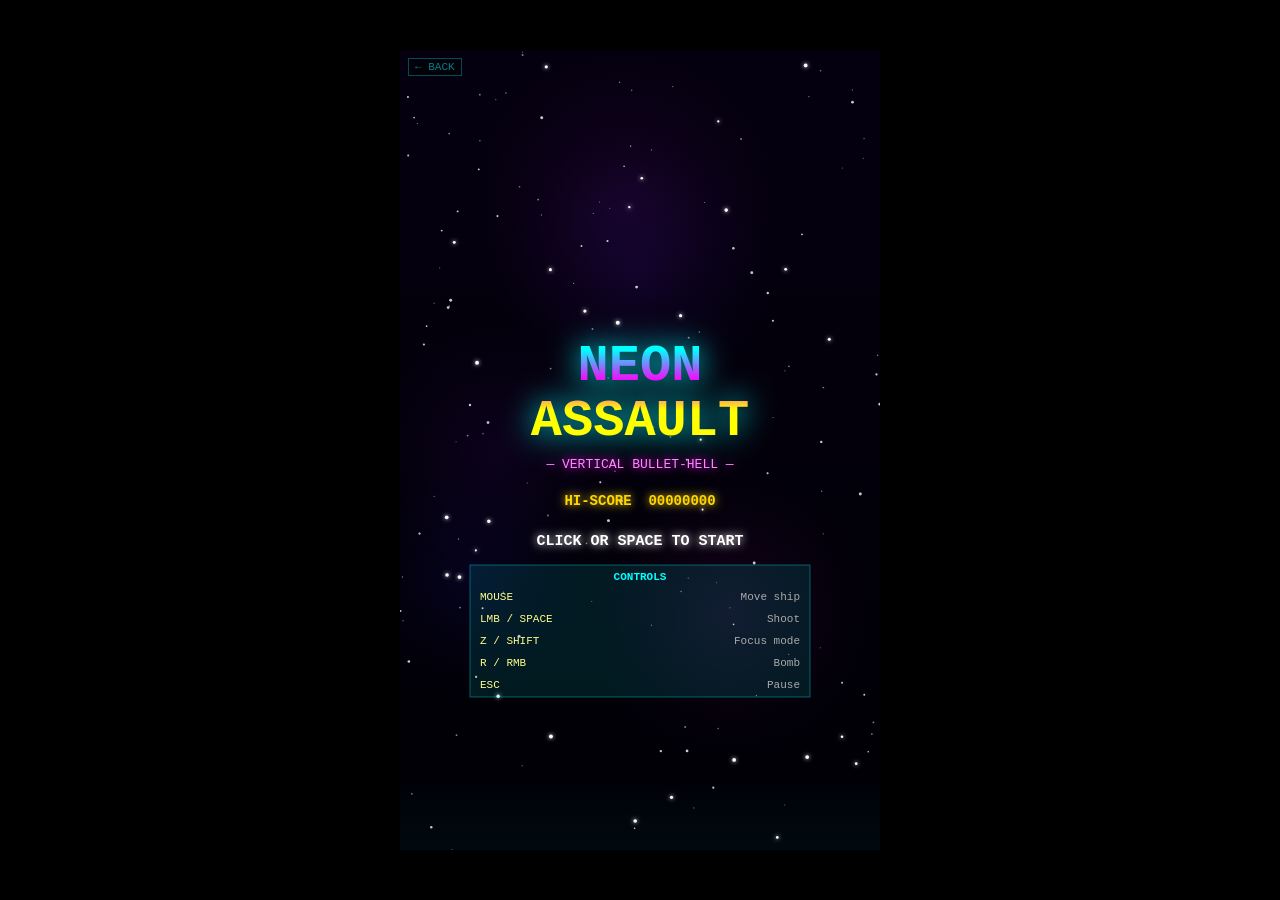
==== commit 3a7faa6c: "Easier Stage 1 boss: half HP, slower fire rate, slower bullets, smaller spread https://claude.ai/cod" ====
--- a/game.html
+++ b/game.html
@@ -726,7 +726,7 @@
   bossActive = true; bossAnnounceTimer = 180;
   boss = {
     x: W / 2, y: -80, targetY: 120,
-    hp: 300 * stage, maxHp: 300 * stage,
+    hp: stage === 1 ? 150 : 300 * stage, maxHp: stage === 1 ? 150 : 300 * stage,
     phase: 1, fireTimer: 0, fireTimer2: 0, fireTimer3: 0,
     wavePhase: 0, hitFlash: 0, movePhase: 0, vx: 1,
     alive: true, size: 44, entering: true
@@ -753,12 +753,13 @@
 
   if (!boss.entering) {
     boss.fireTimer++;
-    var rate1 = Math.max(25, 60 - stage * 5);
+    var rate1 = stage === 1 ? 90 : Math.max(25, 60 - stage * 5);
     if (boss.fireTimer >= rate1) {
       boss.fireTimer = 0;
-      fireAimed(boss.x, boss.y, 3.5 + stage * 0.3, '#ff6600', 1);
+      fireAimed(boss.x, boss.y, stage === 1 ? 2.5 : 3.5 + stage * 0.3, '#ff6600', 1);
       var s;
-      for (s = -3; s <= 3; s++) addEnemyBullet(boss.x, boss.y, s * 1.2, 3, '#ff3300', 6);
+      var spread = stage === 1 ? 2 : 3;
+      for (s = -spread; s <= spread; s++) addEnemyBullet(boss.x, boss.y, s * 1.0, stage === 1 ? 2 : 3, '#ff3300', 6);
     }
     if (boss.phase >= 2) {
       boss.fireTimer2++;
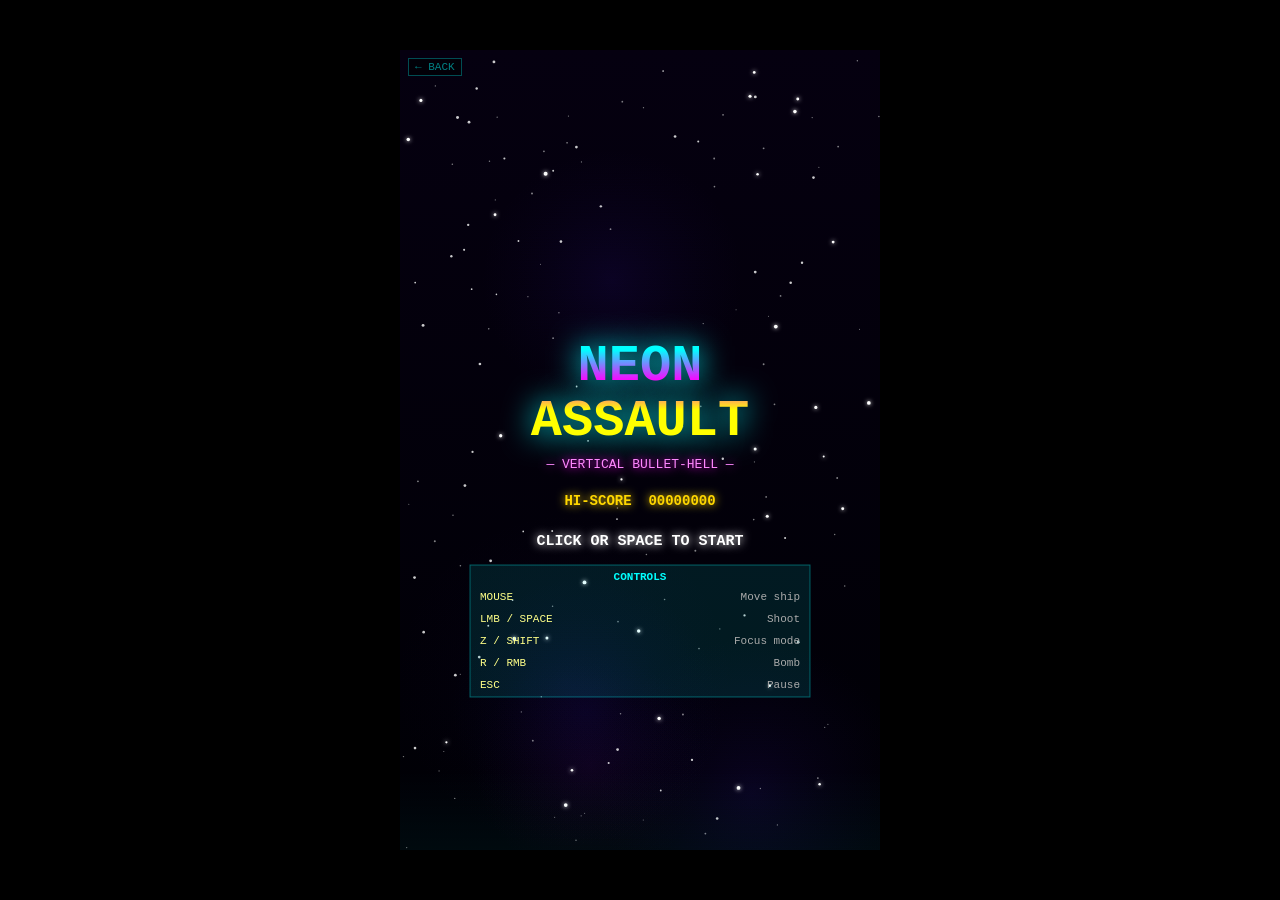
==== commit de9a41ea: "Add laser attack on X key: beam, cooldown bar, enemy/boss damage, bullet clear https://claude.ai/cod" ====
--- a/game.html
+++ b/game.html
@@ -959,6 +959,92 @@
 var bombRadius = 0;
 var bombCooldown = 0;
 
+// =============================================================
+// LASER ATTACK (X key)
+// =============================================================
+var laserActive = false;
+var laserTimer = 0;
+var laserDuration = 50;   // frames the beam stays on
+var laserCooldown = 0;
+var laserMaxCooldown = 240; // 4 seconds at 60fps
+
+function useLaser() {
+  if (laserActive || laserCooldown > 0) return;
+  laserActive = true;
+  laserTimer = laserDuration;
+  laserCooldown = laserMaxCooldown;
+  screenShake = 4;
+}
+
+function updateLaser() {
+  if (!laserActive) return;
+  laserTimer--;
+
+  var lx = player.x;
+  // Damage enemies
+  var i;
+  for (i = enemies.length - 1; i >= 0; i--) {
+    var e = enemies[i];
+    if (Math.abs(e.x - lx) < 18) {
+      e.hp -= 4; e.hitFlash = 6;
+      if (e.hp <= 0) killEnemy(e, i);
+    }
+  }
+  // Damage boss
+  if (boss && boss.alive && Math.abs(boss.x - lx) < boss.size + 10) {
+    boss.hp -= 3; boss.hitFlash = 4;
+    if (boss.hp <= 0) killBoss();
+  }
+  // Destroy enemy bullets in beam path
+  for (i = enemyBullets.length - 1; i >= 0; i--) {
+    if (Math.abs(enemyBullets[i].x - lx) < 14) {
+      spawnParticles(enemyBullets[i].x, enemyBullets[i].y, 3, '#ff0044', 1, 3, 8, 16, 1, 2);
+      enemyBullets.splice(i, 1);
+    }
+  }
+
+  if (laserTimer <= 0) laserActive = false;
+}
+
+function drawLaser() {
+  if (!laserActive) return;
+  var progress = laserTimer / laserDuration;
+  var lx = player.x;
+  var alpha = Math.min(1, progress * 3);
+
+  ctx.save();
+  // Outer glow beam
+  glow('#ff00ff', 40);
+  ctx.globalAlpha = alpha * 0.5;
+  ctx.strokeStyle = '#ff00ff';
+  ctx.lineWidth = 18;
+  ctx.beginPath(); ctx.moveTo(lx, player.y); ctx.lineTo(lx, 0); ctx.stroke();
+
+  // Mid beam
+  glow('#ff88ff', 20);
+  ctx.globalAlpha = alpha * 0.8;
+  ctx.strokeStyle = '#ff44ff';
+  ctx.lineWidth = 8;
+  ctx.beginPath(); ctx.moveTo(lx, player.y); ctx.lineTo(lx, 0); ctx.stroke();
+
+  // Core white beam
+  noGlow();
+  ctx.globalAlpha = alpha;
+  ctx.strokeStyle = '#ffffff';
+  ctx.lineWidth = 3;
+  ctx.beginPath(); ctx.moveTo(lx, player.y); ctx.lineTo(lx, 0); ctx.stroke();
+
+  // Sparks at player origin
+  ctx.globalAlpha = alpha;
+  glow('#ff00ff', 20);
+  ctx.fillStyle = '#ffffff';
+  ctx.beginPath(); ctx.arc(lx, player.y, 6, 0, Math.PI * 2); ctx.fill();
+
+  ctx.globalAlpha = 1;
+  noGlow();
+  ctx.restore();
+}
+
 function useBomb() {
   if (player.bombs <= 0 || bombActive || bombCooldown > 0) return;
   player.bombs--;
@@ -1044,6 +1130,19 @@
   ctx.fillText('WPN LV.' + player.weaponLevel, 10, H - 10);
   noGlow();
 
+  // Laser cooldown bar
+  var laserReady = laserCooldown <= 0 && !laserActive;
+  var laserFill = laserActive ? 1 : 1 - laserCooldown / laserMaxCooldown;
+  ctx.fillStyle = 'rgba(255,255,255,0.1)';
+  ctx.fillRect(10, H - 32, 80, 7);
+  glow(laserReady ? '#ff00ff' : '#aa00aa', laserReady ? 8 : 3);
+  ctx.fillStyle = laserActive ? '#ffffff' : (laserReady ? '#ff00ff' : '#880088');
+  ctx.fillRect(10, H - 32, 80 * laserFill, 7);
+  noGlow();
+  ctx.fillStyle = laserReady ? '#ff88ff' : '#884488';
+  ctx.font = 'bold 9px Courier New'; ctx.textAlign = 'left';
+  ctx.fillText('LASER [X]' + (laserReady ? ' READY' : ''), 10, H - 36);
+
   glow('#ffffff', 6);
   ctx.fillStyle = '#ffffff'; ctx.font = 'bold 13px Courier New'; ctx.textAlign = 'right';
   ctx.fillText(padScore(score), W - 10, 20);
@@ -1130,7 +1229,7 @@
   powerups = []; particles = []; floatingTexts = [];
   boss = null; bossActive = false; bossDefeated = false;
   combo = 1; comboTimer = 0;
-  bombActive = false; bombCooldown = 0;
+  bombActive = false; bombCooldown = 0; laserActive = false; laserTimer = 0; laserCooldown = 0;
   spawnTimer = 0; wavesDone = false;
   stageAnnounceTimer = 120; bossAnnounceTimer = 0;
   buildStageWaves(stage);
@@ -1264,17 +1363,21 @@
     if (player.alive) { updatePlayer(); updatePlayerBullets(); }
     updateEnemyBullets(); updateEnemies();
     if (bossActive && boss && boss.alive) updateBoss();
-    processSpawnQueue(); updateBomb();
+    processSpawnQueue(); updateBomb(); updateLaser();
     if (bombCooldown > 0) bombCooldown--;
+    if (laserCooldown > 0) laserCooldown--;
 
     if ((keys['KeyR'] || keys['r'] || keys['R'] || mouse.rightDown) && !bombActive) {
       useBomb(); keys['KeyR'] = false; keys['r'] = false; keys['R'] = false;
     }
+    if (keys['KeyX'] || keys['x'] || keys['X']) {
+      useLaser(); keys['KeyX'] = false; keys['x'] = false; keys['X'] = false;
+    }
     if (keys['Escape']) { keys['Escape'] = false; gameState = STATE.PAUSED; }
 
     applyScreenShake();
     drawBackground(); drawParticles(); drawPowerups();
-    drawEnemies(); drawBoss(); drawEnemyBullets(); drawPlayerBullets(); drawBomb();
+    drawEnemies(); drawBoss(); drawEnemyBullets(); drawPlayerBullets(); drawBomb(); drawLaser();
 
     if (player.alive) {
       var invFlicker = player.invincible > 0 && Math.floor(player.invincible / 5) % 2 === 0;
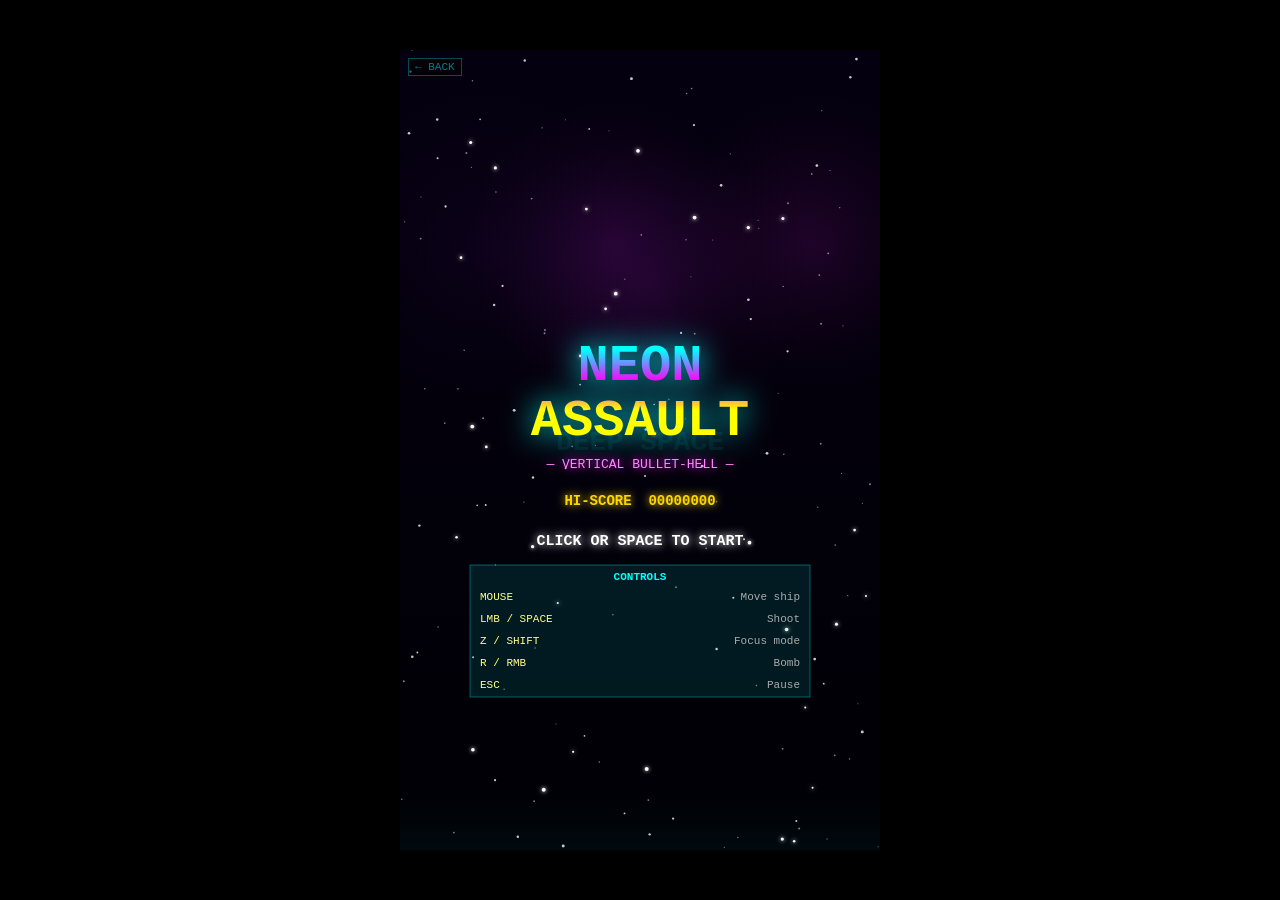
==== commit 6835d69e: "Add 5 map themes per stage + 3 new enemy types (Ghost, Splitter, Shielder) https://claude.ai/code/se" ====
--- a/game.html
+++ b/game.html
@@ -139,20 +139,35 @@
 // PARALLAX STARFIELD
 // =============================================================
 var stars = [];
+// =============================================================
+// MAP THEMES (one per stage)
+// =============================================================
+var MAP_THEMES = {
+  1: { name: 'DEEP SPACE',   bg0: '#050010', bg1: '#000005', nebulaHue: [240,300], starColor: '#ffffff', floorColor: 'rgba(0,255,255,0.04)',  accentColor: '#00ffff' },
+  2: { name: 'CYBER CITY',   bg0: '#001020', bg1: '#000810', nebulaHue: [180,220], starColor: '#44ffff', floorColor: 'rgba(0,180,255,0.06)',  accentColor: '#00ccff' },
+  3: { name: 'LAVA WORLD',   bg0: '#1a0500', bg1: '#0a0200', nebulaHue: [0,40],    starColor: '#ffaa44', floorColor: 'rgba(255,80,0,0.06)',   accentColor: '#ff4400' },
+  4: { name: 'NEON FOREST',  bg0: '#001a08', bg1: '#000802', nebulaHue: [100,160], starColor: '#88ff44', floorColor: 'rgba(0,255,80,0.05)',   accentColor: '#00ff44' },
+  5: { name: 'VOID RIFT',    bg0: '#0a0020', bg1: '#050015', nebulaHue: [280,340], starColor: '#ff88ff', floorColor: 'rgba(200,0,255,0.06)',  accentColor: '#cc00ff' },
+};
+
+function getTheme() { return MAP_THEMES[stage] || MAP_THEMES[1]; }
+
 function initStars() {
   stars = [];
-  var i;
-  for (i = 0; i < 80; i++) stars.push({ x: rand(0, W), y: rand(0, H), r: rand(0.5, 1), speed: 0.3, layer: 0 });
+  var i, theme = getTheme();
+  for (i = 0; i < 80; i++) stars.push({ x: rand(0, W), y: rand(0, H), r: rand(0.5, 1),   speed: 0.3, layer: 0 });
   for (i = 0; i < 50; i++) stars.push({ x: rand(0, W), y: rand(0, H), r: rand(0.8, 1.5), speed: 0.7, layer: 1 });
-  for (i = 0; i < 30; i++) stars.push({ x: rand(0, W), y: rand(0, H), r: rand(1, 2), speed: 1.4, layer: 2 });
+  for (i = 0; i < 30; i++) stars.push({ x: rand(0, W), y: rand(0, H), r: rand(1, 2),     speed: 1.4, layer: 2 });
 }
 initStars();
 
 var nebulae = [];
 function initNebulae() {
   nebulae = [];
+  var theme = getTheme();
+  var lo = theme.nebulaHue[0], hi = theme.nebulaHue[1];
   for (var i = 0; i < 5; i++) {
-    nebulae.push({ x: rand(50, W - 50), y: rand(50, H - 50), r: rand(80, 180), hue: randInt(240, 300), alpha: rand(0.02, 0.06) });
+    nebulae.push({ x: rand(50, W-50), y: rand(50, H-50), r: rand(80,180), hue: randInt(lo, hi), alpha: rand(0.02,0.07) });
   }
 }
 initNebulae();
@@ -165,11 +180,44 @@
 }
 
 function drawBackground() {
+  var theme = getTheme();
   var bgGrad = ctx.createLinearGradient(0, 0, 0, H);
-  bgGrad.addColorStop(0, '#050010');
-  bgGrad.addColorStop(1, '#000005');
+  bgGrad.addColorStop(0, theme.bg0);
+  bgGrad.addColorStop(1, theme.bg1);
   ctx.fillStyle = bgGrad;
   ctx.fillRect(0, 0, W, H);
+
+  // Stage-specific ambient effects
+  var t = performance.now() * 0.001;
+  if (stage === 3) {
+    // Lava: glowing cracks at bottom
+    var lx;
+    for (lx = 0; lx < W; lx += 40) {
+      var lg = ctx.createLinearGradient(lx, H - 60, lx + 20, H);
+      lg.addColorStop(0, 'rgba(255,80,0,0)');
+      lg.addColorStop(1, 'rgba(255,120,0,0.12)');
+      ctx.fillStyle = lg;
+      ctx.fillRect(lx, H - 60, 20, 60);
+    }
+  } else if (stage === 4) {
+    // Forest: subtle vertical light beams
+    for (var bx = 30; bx < W; bx += 70) {
+      var beam = ctx.createLinearGradient(bx, 0, bx, H);
+      beam.addColorStop(0, 'rgba(0,255,60,0.03)');
+      beam.addColorStop(0.5, 'rgba(0,255,60,0.06)');
+      beam.addColorStop(1, 'rgba(0,255,60,0.01)');
+      ctx.fillStyle = beam;
+      ctx.fillRect(bx - 10, 0, 20, H);
+    }
+  } else if (stage === 5) {
+    // Void rift: shifting energy lines
+    ctx.strokeStyle = 'rgba(180,0,255,0.08)';
+    ctx.lineWidth = 1;
+    for (var li = 0; li < 6; li++) {
+      var liy = ((t * 30 + li * 120) % (H + 40)) - 20;
+      ctx.beginPath(); ctx.moveTo(0, liy); ctx.lineTo(W, liy + 30); ctx.stroke();
+    }
+  }
 
   var i, n, grad;
   for (i = 0; i < nebulae.length; i++) {
@@ -178,28 +226,31 @@
     grad.addColorStop(0, 'hsla(' + n.hue + ',80%,50%,' + (n.alpha * 2) + ')');
     grad.addColorStop(1, 'hsla(' + n.hue + ',80%,30%,0)');
     ctx.fillStyle = grad;
-    ctx.beginPath();
-    ctx.arc(n.x, n.y, n.r, 0, Math.PI * 2);
-    ctx.fill();
+    ctx.beginPath(); ctx.arc(n.x, n.y, n.r, 0, Math.PI * 2); ctx.fill();
   }
 
   var s;
   for (i = 0; i < stars.length; i++) {
     s = stars[i];
     var brightness = s.layer === 2 ? 1 : s.layer === 1 ? 0.8 : 0.5;
-    if (s.layer === 2) glow('#fff', 4);
-    ctx.fillStyle = 'rgba(255,255,255,' + brightness + ')';
-    ctx.beginPath();
-    ctx.arc(s.x, s.y, s.r, 0, Math.PI * 2);
-    ctx.fill();
+    if (s.layer === 2) glow(theme.starColor, 4);
+    ctx.fillStyle = s.layer === 2 ? theme.starColor : 'rgba(255,255,255,' + brightness + ')';
+    ctx.beginPath(); ctx.arc(s.x, s.y, s.r, 0, Math.PI * 2); ctx.fill();
     if (s.layer === 2) noGlow();
   }
 
   var floorGrad = ctx.createLinearGradient(0, H - 80, 0, H);
-  floorGrad.addColorStop(0, 'rgba(0,255,255,0)');
-  floorGrad.addColorStop(1, 'rgba(0,255,255,0.04)');
+  floorGrad.addColorStop(0, 'rgba(0,0,0,0)');
+  floorGrad.addColorStop(1, theme.floorColor);
   ctx.fillStyle = floorGrad;
   ctx.fillRect(0, H - 80, W, 80);
+
+  // Stage name watermark top-center
+  ctx.globalAlpha = 0.07;
+  ctx.fillStyle = theme.accentColor;
+  ctx.font = 'bold 28px Courier New'; ctx.textAlign = 'center';
+  ctx.fillText(theme.name, W / 2, H / 2);
+  ctx.globalAlpha = 1;
 }
 
 function drawScanlines() {
@@ -585,7 +636,11 @@
   WEAVER:      { shape: 'hex',     color: '#cc44ff', hp: 4,  score: 200, speed: 1.2, fireRate: 120, bulletSpeed: 3.5, bulletColor: '#ff4400', size: 15 },
   BOMBER:      { shape: 'rect',    color: '#990000', hp: 8,  score: 300, speed: 0.6, fireRate: 90,  bulletSpeed: 2.5, bulletColor: '#ff2200', size: 22 },
   INTERCEPTOR: { shape: 'tri',     color: '#ff8800', hp: 3,  score: 250, speed: 3,   fireRate: 100, bulletSpeed: 4,   bulletColor: '#ffaa00', size: 13 },
-  TURRET:      { shape: 'oct',     color: '#668866', hp: 15, score: 500, speed: 0,   fireRate: 60,  bulletSpeed: 3,   bulletColor: '#88ff44', size: 18 }
+  TURRET:      { shape: 'oct',     color: '#668866', hp: 15, score: 500, speed: 0,   fireRate: 60,  bulletSpeed: 3,   bulletColor: '#88ff44', size: 18 },
+  // New enemy types
+  GHOST:       { shape: 'ghost',   color: '#aaffee', hp: 3,  score: 350, speed: 1.4, fireRate: 90,  bulletSpeed: 4,   bulletColor: '#00ffcc', size: 13 },
+  SPLITTER:    { shape: 'split',   color: '#ffcc00', hp: 6,  score: 300, speed: 1.0, fireRate: 150, bulletSpeed: 3,   bulletColor: '#ffaa00', size: 17 },
+  SHIELDER:    { shape: 'shield',  color: '#4488ff', hp: 5,  score: 400, speed: 0.8, fireRate: 100, bulletSpeed: 3.5, bulletColor: '#88aaff', size: 16 },
 };
 
 function spawnEnemy(type, x, y, opts) {
@@ -600,12 +655,21 @@
     wavePhase: Math.random() * Math.PI * 2, hitFlash: 0,
     shape: def.shape, color: def.color, fireRate: def.fireRate,
     bulletSpeed: def.bulletSpeed, bulletColor: def.bulletColor, size: def.size,
-    interceptPhase: null, interceptTimer: 0, fromLeft: false
+    interceptPhase: null, interceptTimer: 0, fromLeft: false,
+    // Ghost fields
+    ghostAlpha: type === 'GHOST' ? 0.08 : 1, ghostVisible: false, ghostTimer: 0,
+    // Shielder fields
+    shieldHp: type === 'SHIELDER' ? 3 : 0, shieldActive: type === 'SHIELDER',
+    // Splitter flag
+    isMini: (opts && opts.isMini) || false,
   };
   if (type === 'INTERCEPTOR' && opts) {
     e.fromLeft = !!opts.fromLeft;
     e.vx = opts.fromLeft ? def.speed : -def.speed;
     e.vy = 0; e.interceptPhase = 'enter'; e.interceptTimer = 0;
+  }
+  if (type === 'SPLITTER' && opts && opts.isMini) {
+    e.hp = 2; e.maxHp = 2; e.size = 9; e.score = 80;
   }
   enemies.push(e);
 }
@@ -626,6 +690,15 @@
       } else { e.y += e.vy; }
     } else if (e.type === 'TURRET') {
       if (e.y < 80) e.y += 0.5;
+    } else if (e.type === 'GHOST') {
+      e.y += e.vy;
+      e.ghostTimer++;
+      // Flicker: invisible most of time, visible briefly before firing
+      var visWindow = e.fireRate - 30;
+      e.ghostVisible = (e.fireTimer >= visWindow);
+      e.ghostAlpha = e.ghostVisible ? Math.min(1, (e.fireTimer - visWindow) / 15) : 0.06;
+    } else if (e.type === 'SHIELDER') {
+      e.x += Math.sin(e.wavePhase * 0.5) * 1.5; e.y += e.vy;
     } else {
       e.x += e.vx; e.y += e.vy;
     }
@@ -638,9 +711,18 @@
     for (j = playerBullets.length - 1; j >= 0; j--) {
       b = playerBullets[j];
       if (dist(b.x, b.y, e.x, e.y) < e.size + 4) {
-        e.hp -= b.damage; e.hitFlash = 8;
-        playerBullets.splice(j, 1);
-        if (e.hp <= 0) { killEnemy(e, i); break; }
+        if (e.shieldActive) {
+          // Shield absorbs the hit
+          e.shieldHp -= b.damage;
+          e.hitFlash = 6;
+          spawnParticles(b.x, b.y, 5, '#88aaff', 1, 3, 8, 16, 1, 2);
+          playerBullets.splice(j, 1);
+          if (e.shieldHp <= 0) { e.shieldActive = false; spawnParticles(e.x, e.y, 12, '#4488ff', 2, 5, 15, 30, 2, 4); }
+        } else {
+          e.hp -= b.damage; e.hitFlash = 8;
+          playerBullets.splice(j, 1);
+          if (e.hp <= 0) { killEnemy(e, i); break; }
+        }
       }
     }
   }
@@ -648,18 +730,38 @@
 
 function enemyFire(e) {
   var spd = e.bulletSpeed * (1 + (stage - 1) * 0.15);
-  var s;
+  var s, k, a;
   if (e.type === 'DRONE') { fireAimed(e.x, e.y, spd, e.bulletColor); }
   else if (e.type === 'WEAVER') { fireAimed(e.x, e.y, spd, e.bulletColor, 1); }
   else if (e.type === 'BOMBER') { for (s = -2; s <= 2; s++) addEnemyBullet(e.x + s * 10, e.y, s * 0.8, spd, e.bulletColor, 6); }
   else if (e.type === 'INTERCEPTOR') { fireAimed(e.x, e.y, spd, e.bulletColor); }
   else if (e.type === 'TURRET') { fireCircle(e.x, e.y, 8, spd, e.bulletColor, e.wavePhase); }
+  else if (e.type === 'GHOST') {
+    // Triple aimed burst
+    for (s = -1; s <= 1; s++) {
+      a = angTo(e.x, e.y, player.x, player.y) + s * 0.2;
+      addEnemyBullet(e.x, e.y, Math.cos(a) * spd, Math.sin(a) * spd, e.bulletColor, 5);
+    }
+  }
+  else if (e.type === 'SPLITTER') { fireAimed(e.x, e.y, spd, e.bulletColor); }
+  else if (e.type === 'SHIELDER') {
+    // Fires 2-way aimed shot
+    for (s = -1; s <= 1; s += 2) {
+      a = angTo(e.x, e.y, player.x, player.y) + s * 0.15;
+      addEnemyBullet(e.x, e.y, Math.cos(a) * spd, Math.sin(a) * spd, e.bulletColor, 5);
+    }
+  }
 }
 
 function killEnemy(e, idx) {
   addKill(e.score);
   spawnExplosion(e.x, e.y, e.color, 20);
   spawnPowerup(e.x, e.y);
+  // SPLITTER: spawn 2 mini versions
+  if (e.type === 'SPLITTER' && !e.isMini) {
+    spawnEnemy('SPLITTER', e.x - 14, e.y, { isMini: true, vx: -1.2, vy: 1.2 });
+    spawnEnemy('SPLITTER', e.x + 14, e.y, { isMini: true, vx:  1.2, vy: 1.2 });
+  }
   enemies.splice(idx, 1);
 }
 
@@ -669,6 +771,9 @@
     e = enemies[i];
     ctx.save();
     ctx.translate(e.x, e.y);
+
+    // Ghost: draw with variable alpha
+    if (e.type === 'GHOST') ctx.globalAlpha = e.ghostAlpha;
 
     if (e.hitFlash > 0 && Math.floor(e.hitFlash / 2) % 2 === 0) {
       ctx.fillStyle = '#ffffff'; glow('#fff', 20);
@@ -707,11 +812,47 @@
       ctx.closePath(); ctx.fill(); ctx.stroke();
     }
 
+    // New shapes
+    if (e.shape === 'ghost') {
+      // Wispy circle with inner cross
+      ctx.beginPath(); ctx.arc(0, 0, e.size, 0, Math.PI * 2); ctx.fill(); ctx.stroke();
+      ctx.globalAlpha *= 0.6;
+      ctx.beginPath(); ctx.moveTo(0, -e.size * 0.6); ctx.lineTo(0, e.size * 0.6);
+      ctx.moveTo(-e.size * 0.6, 0); ctx.lineTo(e.size * 0.6, 0); ctx.stroke();
+    } else if (e.shape === 'split') {
+      // Star/burst shape
+      for (k = 0; k < 6; k++) {
+        a = (k / 6) * Math.PI * 2;
+        ctx.beginPath();
+        ctx.moveTo(0, 0);
+        ctx.lineTo(Math.cos(a) * e.size, Math.sin(a) * e.size);
+        ctx.lineTo(Math.cos(a + 0.3) * e.size * 0.5, Math.sin(a + 0.3) * e.size * 0.5);
+        ctx.closePath(); ctx.fill(); ctx.stroke();
+      }
+    } else if (e.shape === 'shield') {
+      // Pentagon body
+      ctx.beginPath();
+      for (k = 0; k < 5; k++) {
+        a = (k / 5) * Math.PI * 2 - Math.PI / 2;
+        if (k === 0) ctx.moveTo(Math.cos(a) * e.size, Math.sin(a) * e.size);
+        else ctx.lineTo(Math.cos(a) * e.size, Math.sin(a) * e.size);
+      }
+      ctx.closePath(); ctx.fill(); ctx.stroke();
+      // Draw shield ring if active
+      if (e.shieldActive) {
+        noGlow(); glow('#aaccff', 20);
+        ctx.strokeStyle = '#aaddff'; ctx.lineWidth = 3; ctx.globalAlpha = 0.9;
+        ctx.beginPath(); ctx.arc(0, 0, e.size + 8, 0, Math.PI * 2); ctx.stroke();
+      }
+    }
+
     if (e.hp < e.maxHp) {
       noGlow();
+      ctx.globalAlpha = 1;
       ctx.fillStyle = '#333'; ctx.fillRect(-e.size, e.size + 3, e.size * 2, 3);
       ctx.fillStyle = '#ff3300'; ctx.fillRect(-e.size, e.size + 3, e.size * 2 * (e.hp / e.maxHp), 3);
     }
+    ctx.globalAlpha = 1;
     noGlow(); ctx.restore();
   }
 }
@@ -899,6 +1040,7 @@
     return spawns;
   }
 
+  // Stage 1 — DEEP SPACE: Drones only
   pushFormation(vFormation('DRONE', W/2, -20, 5, 40, 0), 300);
   pushFormation(lineFormation('DRONE', 6, 0), 250);
   pushFormation(vFormation('DRONE', W/4, -20, 4, 35, 0), 280);
@@ -906,31 +1048,46 @@
   pushFormation(diamondFormation('DRONE', W/2, -20, 6), 300);
 
   if (stg >= 2) {
+    // Stage 2 — CYBER CITY: + Weavers, Bombers, Ghosts appear
     pushFormation(lineFormation('WEAVER', 4, 0), 300);
+    pushFormation(scatterFormation('GHOST', 3), 280);
     pushFormation(vFormation('WEAVER', W/2, -20, 5, 45, 0), 350);
     pushFormation(scatterFormation('BOMBER', 3), 250);
     pushFormation(lineFormation('DRONE', 5, 0), 300);
+    pushFormation([{ type:'GHOST', x:W*0.25, y:-30, delay:0 }, { type:'GHOST', x:W*0.5, y:-30, delay:40 }, { type:'GHOST', x:W*0.75, y:-30, delay:80 }], 280);
     pushFormation(diamondFormation('WEAVER', W/2, -30, 5), 300);
   }
   if (stg >= 3) {
+    // Stage 3 — LAVA WORLD: + Interceptors, Turrets, Splitters
     pushFormation(interceptorWave(4), 200);
+    pushFormation(scatterFormation('SPLITTER', 3), 300);
     pushFormation([{ type:'TURRET', x:W/4, y:-30, delay:0 }, { type:'TURRET', x:W*3/4, y:-30, delay:60 }], 300);
     pushFormation(vFormation('BOMBER', W/2, -20, 4, 50, 0), 350);
     pushFormation(interceptorWave(6), 250);
+    pushFormation(lineFormation('SPLITTER', 4, 0), 320);
     pushFormation(lineFormation('WEAVER', 5, 0), 300);
   }
   if (stg >= 4) {
+    // Stage 4 — NEON FOREST: + Shielders, mix of all
     pushFormation(scatterFormation('DRONE', 6), 300);
+    pushFormation(lineFormation('SHIELDER', 4, 0), 320);
     pushFormation(interceptorWave(8), 250);
+    pushFormation(scatterFormation('GHOST', 4), 280);
     pushFormation(lineFormation('BOMBER', 4, 0), 300);
+    pushFormation([{ type:'SHIELDER', x:W*0.2, y:-30, delay:0 }, { type:'SHIELDER', x:W*0.5, y:-30, delay:50 }, { type:'SHIELDER', x:W*0.8, y:-30, delay:100 }], 350);
     pushFormation([{ type:'TURRET', x:W/2, y:-30, delay:0 }, { type:'TURRET', x:W/4, y:-30, delay:50 }, { type:'TURRET', x:W*3/4, y:-30, delay:100 }], 350);
     pushFormation(vFormation('WEAVER', W/2, -20, 7, 35, 0), 300);
   }
   if (stg >= 5) {
+    // Stage 5 — VOID RIFT: all types, maximum chaos
     pushFormation(scatterFormation('DRONE', 8), 200);
+    pushFormation(lineFormation('GHOST', 5, 0), 280);
     pushFormation(interceptorWave(10), 250);
+    pushFormation(scatterFormation('SPLITTER', 5), 280);
     pushFormation(diamondFormation('BOMBER', W/2, -30, 7), 300);
+    pushFormation(lineFormation('SHIELDER', 5, 0), 320);
     pushFormation(scatterFormation('WEAVER', 6), 200);
+    pushFormation([{ type:'TURRET', x:W*0.2, y:-30, delay:0 }, { type:'TURRET', x:W*0.5, y:-30, delay:40 }, { type:'TURRET', x:W*0.8, y:-30, delay:80 }], 300);
     pushFormation(lineFormation('DRONE', 8, 0), 300);
   }
 
@@ -1183,7 +1340,7 @@
     ctx.globalAlpha = ann;
     glow('#ff88ff', 20); ctx.fillStyle = '#ff88ff';
     ctx.font = 'bold 36px Courier New'; ctx.textAlign = 'center';
-    ctx.fillText('STAGE ' + stage, W / 2, H / 2);
+    ctx.fillText('STAGE ' + stage + '  ' + (getTheme().name), W / 2, H / 2);
     noGlow(); ctx.globalAlpha = 1;
     stageAnnounceTimer--;
   }
@@ -1242,6 +1399,7 @@
   boss = null; bossActive = false; bossDefeated = false;
   spawnTimer = 0; wavesDone = false;
   stageAnnounceTimer = 120; bossAnnounceTimer = 0;
+  initStars(); initNebulae();
   buildStageWaves(stage);
   gameState = STATE.PLAYING;
 }
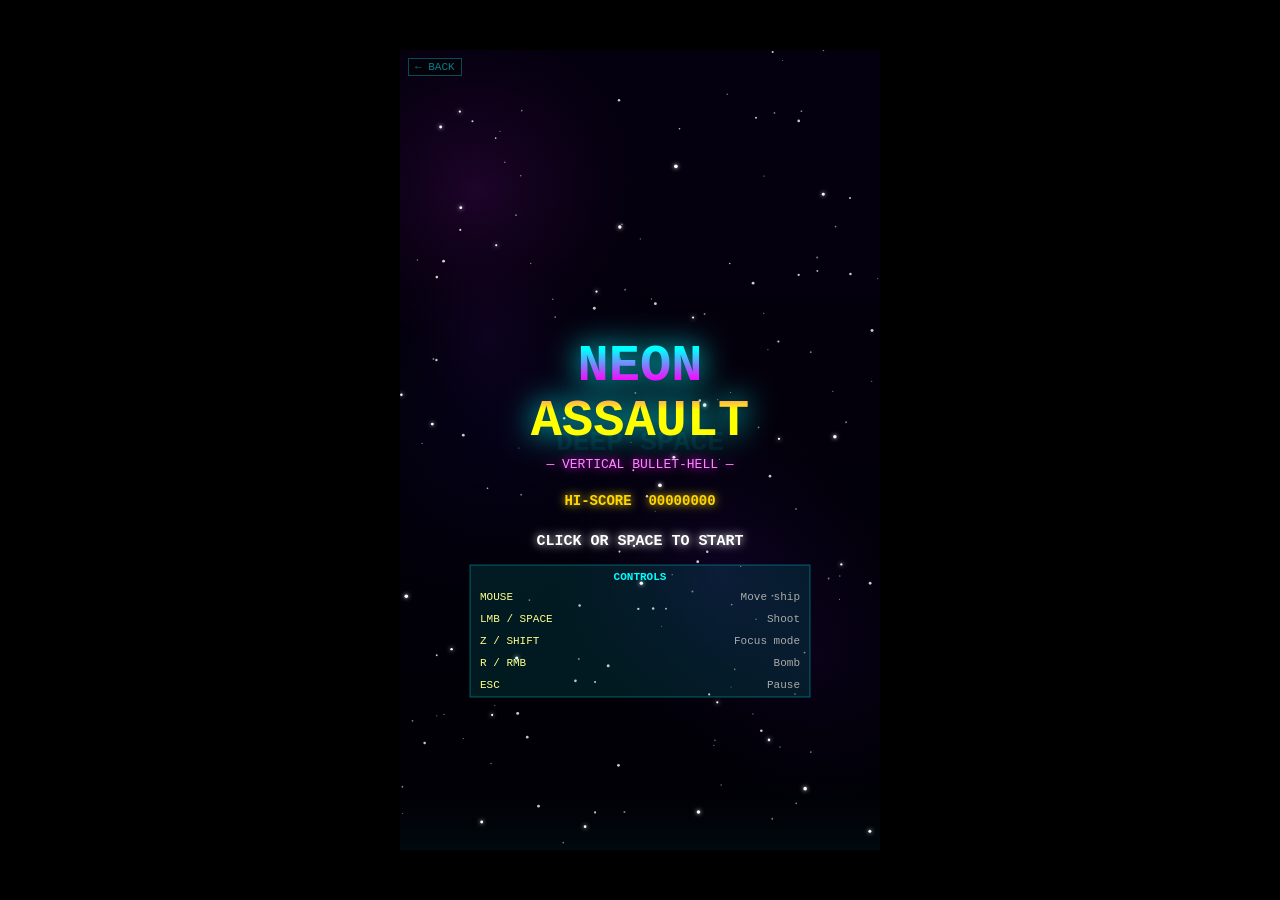
==== commit af043596: "Add map selection screen: pick any of 5 stages before starting https://claude.ai/code/session_01Rm9t" ====
--- a/game.html
+++ b/game.html
@@ -121,7 +121,7 @@
 // =============================================================
 // GAME STATE
 // =============================================================
-var STATE = { MENU: 0, PLAYING: 1, STAGE_CLEAR: 2, GAME_OVER: 3, VICTORY: 4, PAUSED: 5 };
+var STATE = { MENU: 0, PLAYING: 1, STAGE_CLEAR: 2, GAME_OVER: 3, VICTORY: 4, PAUSED: 5, MAP_SELECT: 6 };
 var gameState = STATE.MENU;
 var score = 0;
 var hiScore = 0;
@@ -1379,7 +1379,12 @@
 // GAME MANAGEMENT
 // =============================================================
 function startNewGame() {
-  score = 0; stage = 1;
+  gameState = STATE.MAP_SELECT;
+  mouse.down = false;
+}
+
+function startFromMap(stageNum) {
+  score = 0; stage = stageNum;
   player.lives = 3; player.bombs = 3; player.weaponLevel = 1;
   resetPlayer();
   enemies = []; enemyBullets = []; playerBullets = [];
@@ -1389,8 +1394,10 @@
   bombActive = false; bombCooldown = 0; laserActive = false; laserTimer = 0; laserCooldown = 0;
   spawnTimer = 0; wavesDone = false;
   stageAnnounceTimer = 120; bossAnnounceTimer = 0;
+  initStars(); initNebulae();
   buildStageWaves(stage);
   gameState = STATE.PLAYING;
+  mouse.down = false;
 }
 
 function nextStage() {
@@ -1440,6 +1447,102 @@
     ctx.textAlign = 'right'; ctx.fillStyle = '#aaaaaa'; ctx.fillText(controls[i][1], W/2+160, H/2+150+i*22);
   }
   ctx.textAlign = 'center';
+}
+
+// =============================================================
+// MAP SELECT SCREEN
+// =============================================================
+var mapSelectHover = -1;
+
+var MAP_DESCS = {
+  1: { emoji: '🌌', diff: 'EASY',     diffColor: '#44ff88', desc: 'Drones only. Learn the basics.' },
+  2: { emoji: '🏙️', diff: 'MEDIUM',   diffColor: '#ffff44', desc: 'Ghosts & Bombers join the fight.' },
+  3: { emoji: '🌋', diff: 'HARD',     diffColor: '#ff8844', desc: 'Splitters erupt from the lava.' },
+  4: { emoji: '🌿', diff: 'VERY HARD',diffColor: '#ff4444', desc: 'Shielders guard the neon forest.' },
+  5: { emoji: '🕳️', diff: 'EXTREME',  diffColor: '#ff00ff', desc: 'All enemies. Maximum chaos.' },
+};
+
+function drawMapSelect() {
+  ctx.fillStyle = '#000010'; ctx.fillRect(0, 0, W, H);
+
+  glow('#00ffff', 20);
+  ctx.fillStyle = '#00ffff'; ctx.font = 'bold 22px Courier New'; ctx.textAlign = 'center';
+  ctx.fillText('SELECT MAP', W/2, 48);
+  noGlow();
+  ctx.fillStyle = '#446688'; ctx.font = '11px Courier New';
+  ctx.fillText('Click a map to start · ESC = back', W/2, 66);
+
+  var cardW = 200, cardH = 122, cols = 2;
+  var startX = W/2 - cardW - 10;
+  var startY = 85;
+  var pad = 10;
+
+  mapSelectHover = -1;
+  var mx2 = mouse.x, my2 = mouse.y;
+
+  var i, stg, m, def, cx, cy, isHover, borderCol, theme;
+  for (i = 0; i < 5; i++) {
+    stg = i + 1;
+    m = MAP_DESCS[stg];
+    def = MAP_THEMES[stg];
+
+    // 2 columns: i<2 → row0, i==2 → center row1, i>=3 → row1
+    var col, row;
+    if (i < 2)      { col = i;     row = 0; }
+    else if (i == 2){ col = 0.5;   row = 1; }
+    else             { col = i - 2; row = 2; }
+
+    cx = startX + col * (cardW + pad);
+    cy = startY + row * (cardH + pad);
+
+    isHover = mx2 >= cx && mx2 <= cx + cardW && my2 >= cy && my2 <= cy + cardH;
+    if (isHover) mapSelectHover = stg;
+
+    // Card background
+    ctx.fillStyle = isHover ? 'rgba(255,255,255,0.08)' : 'rgba(255,255,255,0.03)';
+    ctx.strokeStyle = isHover ? def.accentColor : 'rgba(255,255,255,0.15)';
+    ctx.lineWidth = isHover ? 2 : 1;
+    ctx.fillRect(cx, cy, cardW, cardH);
+    ctx.strokeRect(cx, cy, cardW, cardH);
+
+    // Accent top bar
+    ctx.fillStyle = def.accentColor;
+    ctx.globalAlpha = isHover ? 0.5 : 0.25;
+    ctx.fillRect(cx, cy, cardW, 3);
+    ctx.globalAlpha = 1;
+
+    // Emoji
+    ctx.font = '28px serif'; ctx.textAlign = 'center';
+    ctx.fillText(m.emoji, cx + cardW/2, cy + 38);
+
+    // Stage + name
+    glow(def.accentColor, isHover ? 12 : 6);
+    ctx.fillStyle = def.accentColor; ctx.font = 'bold 10px Courier New';
+    ctx.fillText('STAGE ' + stg, cx + cardW/2, cy + 56);
+    ctx.fillStyle = '#ffffff'; ctx.font = 'bold 13px Courier New';
+    ctx.fillText(def.name, cx + cardW/2, cy + 72);
+    noGlow();
+
+    // Difficulty badge
+    ctx.fillStyle = m.diffColor; ctx.font = 'bold 9px Courier New';
+    ctx.fillText(m.diff, cx + cardW/2, cy + 88);
+
+    // Description
+    ctx.fillStyle = '#888888'; ctx.font = '9px Courier New';
+    ctx.fillText(m.desc, cx + cardW/2, cy + 105);
+
+    // Hover glow border
+    if (isHover) {
+      glow(def.accentColor, 20);
+      ctx.strokeStyle = def.accentColor; ctx.lineWidth = 2;
+      ctx.strokeRect(cx, cy, cardW, cardH);
+      noGlow();
+    }
+  }
+
+  // Back hint
+  ctx.fillStyle = '#334455'; ctx.font = '11px Courier New'; ctx.textAlign = 'center';
+  ctx.fillText('[ ESC ] back to menu', W/2, H - 15);
 }
 
 function drawPauseScreen() {
@@ -1515,6 +1618,17 @@
     return;
   }
 
+  if (gameState === STATE.MAP_SELECT) {
+    updateStars();
+    drawBackground(); drawScanlines(); drawMapSelect();
+    ctx.restore();
+    if (mouse.down && mapSelectHover >= 1) {
+      startFromMap(mapSelectHover);
+    }
+    if (keys['Escape']) { keys['Escape'] = false; gameState = STATE.MENU; mouse.down = false; }
+    return;
+  }
+
   if (gameState === STATE.PLAYING) {
     updateStars(); updateParticles(); updateCombo();
     updateFloatingTexts(); updatePowerups();
@@ -1577,7 +1691,7 @@
     drawBackground(); drawParticles(); drawScanlines(); drawGameOver();
     ctx.restore();
     if (gameOverTimer > 120 && (mouse.down || keys['Space'] || keys[' '])) {
-      mouse.down = false; gameState = STATE.MENU;
+      mouse.down = false; gameState = STATE.MAP_SELECT;
     }
     return;
   }
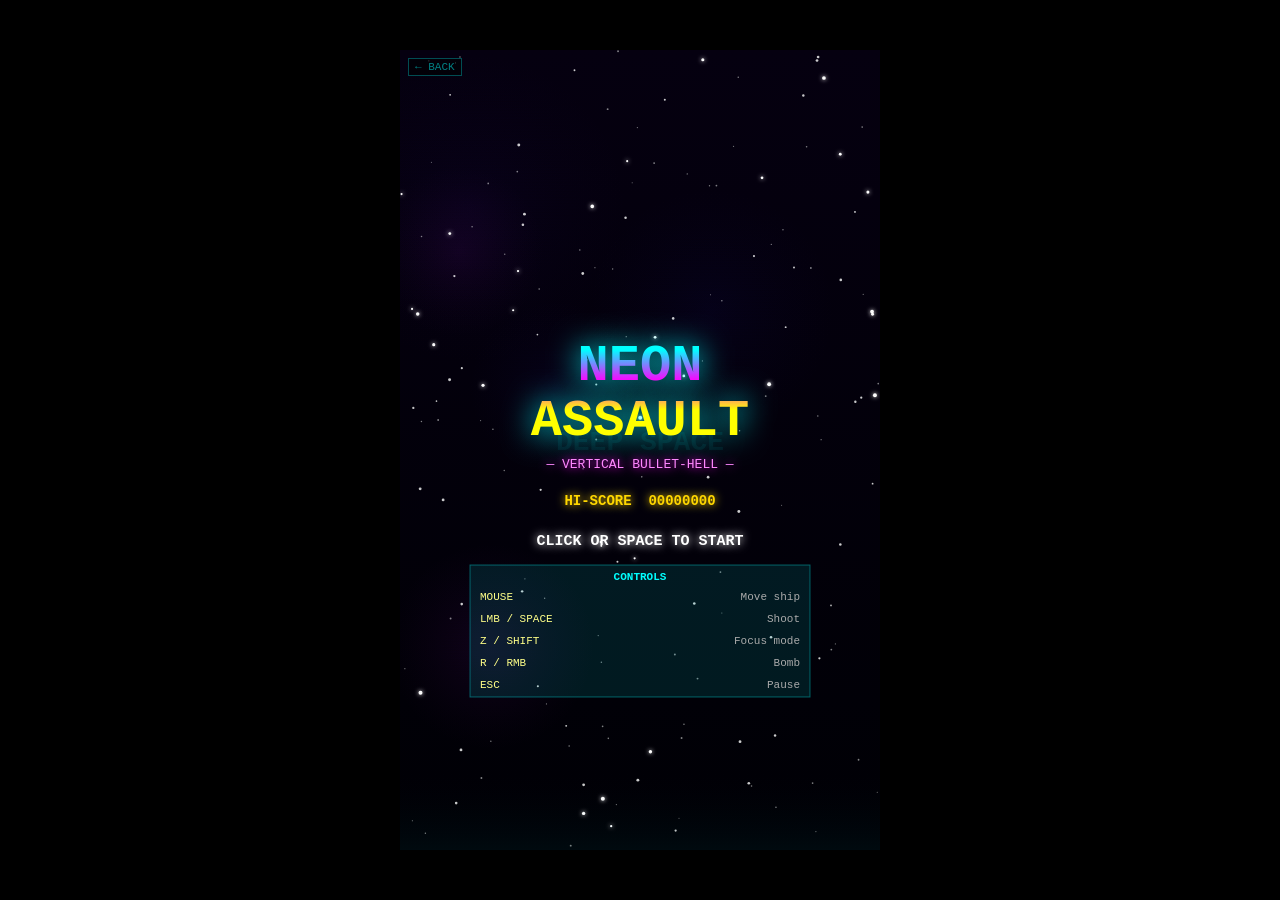
==== commit ef2e5c50: "Add Plasma Nova attack (C key) — fix missing useBomb function header Eight homing magenta orbs spira" ====
--- a/game.html
+++ b/game.html
@@ -1202,6 +1202,132 @@
   ctx.restore();
 }
 
+// =============================================================
+// PLASMA NOVA ATTACK (C key)
+// =============================================================
+var novaOrbs = [];
+var novaCooldown = 0;
+var novaMaxCooldown = 360; // 6 seconds
+
+function useNova() {
+  if (novaCooldown > 0) return;
+  novaCooldown = novaMaxCooldown;
+  screenShake = 6;
+  spawnParticles(player.x, player.y, 20, '#ff44ff', 2, 6, 20, 40, 2, 4);
+  // Fire 8 plasma orbs in all directions
+  for (var i = 0; i < 8; i++) {
+    var a = (i / 8) * Math.PI * 2;
+    novaOrbs.push({
+      x: player.x, y: player.y,
+      vx: Math.cos(a) * 4, vy: Math.sin(a) * 4,
+      life: 120, maxLife: 120,
+      angle: a, homing: false, homingTimer: 15,
+      trail: [],
+    });
+  }
+}
+
+function updateNova() {
+  if (novaCooldown > 0) novaCooldown--;
+  var i, j, e, orb, best, bestDist, d;
+  for (i = novaOrbs.length - 1; i >= 0; i--) {
+    orb = novaOrbs[i];
+    orb.life--;
+    if (orb.life <= 0) { novaOrbs.splice(i, 1); continue; }
+
+    // Trail
+    orb.trail.push({ x: orb.x, y: orb.y });
+    if (orb.trail.length > 10) orb.trail.shift();
+
+    // Homing: after brief delay, find nearest enemy
+    if (orb.homingTimer > 0) { orb.homingTimer--; }
+    else {
+      best = null; bestDist = 9999;
+      for (j = 0; j < enemies.length; j++) {
+        d = dist(orb.x, orb.y, enemies[j].x, enemies[j].y);
+        if (d < bestDist) { bestDist = d; best = enemies[j]; }
+      }
+      if (!best && boss && boss.alive) best = boss;
+      if (best) {
+        var ta = angTo(orb.x, orb.y, best.x, best.y);
+        var curA = Math.atan2(orb.vy, orb.vx);
+        var diff = ta - curA;
+        while (diff > Math.PI) diff -= Math.PI * 2;
+        while (diff < -Math.PI) diff += Math.PI * 2;
+        curA += diff * 0.12;
+        var spd = Math.hypot(orb.vx, orb.vy);
+        spd = Math.min(spd + 0.15, 7);
+        orb.vx = Math.cos(curA) * spd;
+        orb.vy = Math.sin(curA) * spd;
+      }
+    }
+
+    orb.x += orb.vx;
+    orb.y += orb.vy;
+
+    // Off screen
+    if (orb.x < -30 || orb.x > W + 30 || orb.y < -30 || orb.y > H + 30) {
+      novaOrbs.splice(i, 1); continue;
+    }
+
+    // Hit enemies
+    var hit = false;
+    for (j = enemies.length - 1; j >= 0; j--) {
+      e = enemies[j];
+      if (dist(orb.x, orb.y, e.x, e.y) < e.size + 8) {
+        if (e.shieldActive) {
+          e.shieldHp -= 2;
+          if (e.shieldHp <= 0) { e.shieldActive = false; spawnParticles(e.x, e.y, 10, '#4488ff', 2, 4, 12, 24, 2, 3); }
+        } else {
+          e.hp -= 3; e.hitFlash = 8;
+          if (e.hp <= 0) killEnemy(e, j);
+        }
+        spawnParticles(orb.x, orb.y, 8, '#ff44ff', 1, 4, 10, 20, 1, 3);
+        novaOrbs.splice(i, 1); hit = true; break;
+      }
+    }
+    if (hit) continue;
+    // Hit boss
+    if (boss && boss.alive && dist(orb.x, orb.y, boss.x, boss.y) < boss.size + 8) {
+      boss.hp -= 8; boss.hitFlash = 8;
+      if (boss.hp <= 0) killBoss();
+      spawnParticles(orb.x, orb.y, 12, '#ff44ff', 2, 5, 15, 30, 2, 4);
+      novaOrbs.splice(i, 1);
+    }
+  }
+}
+
+function drawNova() {
+  var i, t, orb, alpha, r, p;
+  for (i = 0; i < novaOrbs.length; i++) {
+    orb = novaOrbs[i];
+    alpha = orb.life / orb.maxLife;
+    r = 7 + Math.sin(orb.life * 0.4) * 2;
+
+    // Trail
+    for (t = 0; t < orb.trail.length; t++) {
+      p = orb.trail[t];
+      var ta = (t / orb.trail.length) * alpha * 0.5;
+      ctx.globalAlpha = ta;
+      ctx.fillStyle = '#ff00ff';
+      ctx.beginPath(); ctx.arc(p.x, p.y, r * (t / orb.trail.length) * 0.7, 0, Math.PI * 2); ctx.fill();
+    }
+    ctx.globalAlpha = 1;
+
+    // Orb body
+    glow('#ff00ff', 20);
+    var grad = ctx.createRadialGradient(orb.x, orb.y, 0, orb.x, orb.y, r);
+    grad.addColorStop(0, '#ffffff');
+    grad.addColorStop(0.4, '#ff88ff');
+    grad.addColorStop(1, 'rgba(180,0,255,0)');
+    ctx.fillStyle = grad;
+    ctx.globalAlpha = alpha;
+    ctx.beginPath(); ctx.arc(orb.x, orb.y, r, 0, Math.PI * 2); ctx.fill();
+    ctx.globalAlpha = 1;
+    noGlow();
+  }
+}
+
 function useBomb() {
   if (player.bombs <= 0 || bombActive || bombCooldown > 0) return;
   player.bombs--;
@@ -1300,6 +1426,19 @@
   ctx.font = 'bold 9px Courier New'; ctx.textAlign = 'left';
   ctx.fillText('LASER [X]' + (laserReady ? ' READY' : ''), 10, H - 36);
 
+  // Nova cooldown bar
+  var novaReady = novaCooldown <= 0;
+  var novaFill = novaReady ? 1 : 1 - novaCooldown / novaMaxCooldown;
+  ctx.fillStyle = 'rgba(255,255,255,0.1)';
+  ctx.fillRect(100, H - 32, 80, 7);
+  glow(novaReady ? '#ff44ff' : '#880088', novaReady ? 8 : 3);
+  ctx.fillStyle = novaReady ? '#ff44ff' : '#550055';
+  ctx.fillRect(100, H - 32, 80 * novaFill, 7);
+  noGlow();
+  ctx.fillStyle = novaReady ? '#ff88ff' : '#664466';
+  ctx.font = 'bold 9px Courier New'; ctx.textAlign = 'left';
+  ctx.fillText('NOVA [C]' + (novaReady ? ' READY' : ''), 100, H - 36);
+
   glow('#ffffff', 6);
   ctx.fillStyle = '#ffffff'; ctx.font = 'bold 13px Courier New'; ctx.textAlign = 'right';
   ctx.fillText(padScore(score), W - 10, 20);
@@ -1391,7 +1530,7 @@
   powerups = []; particles = []; floatingTexts = [];
   boss = null; bossActive = false; bossDefeated = false;
   combo = 1; comboTimer = 0;
-  bombActive = false; bombCooldown = 0; laserActive = false; laserTimer = 0; laserCooldown = 0;
+  bombActive = false; bombCooldown = 0; laserActive = false; laserTimer = 0; laserCooldown = 0; novaOrbs = []; novaCooldown = 0;
   spawnTimer = 0; wavesDone = false;
   stageAnnounceTimer = 120; bossAnnounceTimer = 0;
   initStars(); initNebulae();
@@ -1635,7 +1774,7 @@
     if (player.alive) { updatePlayer(); updatePlayerBullets(); }
     updateEnemyBullets(); updateEnemies();
     if (bossActive && boss && boss.alive) updateBoss();
-    processSpawnQueue(); updateBomb(); updateLaser();
+    processSpawnQueue(); updateBomb(); updateLaser(); updateNova();
     if (bombCooldown > 0) bombCooldown--;
     if (laserCooldown > 0) laserCooldown--;
 
@@ -1645,11 +1784,14 @@
     if (keys['KeyX'] || keys['x'] || keys['X']) {
       useLaser(); keys['KeyX'] = false; keys['x'] = false; keys['X'] = false;
     }
+    if (keys['KeyC'] || keys['c'] || keys['C']) {
+      useNova(); keys['KeyC'] = false; keys['c'] = false; keys['C'] = false;
+    }
     if (keys['Escape']) { keys['Escape'] = false; gameState = STATE.PAUSED; }
 
     applyScreenShake();
     drawBackground(); drawParticles(); drawPowerups();
-    drawEnemies(); drawBoss(); drawEnemyBullets(); drawPlayerBullets(); drawBomb(); drawLaser();
+    drawEnemies(); drawBoss(); drawEnemyBullets(); drawPlayerBullets(); drawBomb(); drawLaser(); drawNova();
 
     if (player.alive) {
       var invFlicker = player.invincible > 0 && Math.floor(player.invincible / 5) % 2 === 0;
